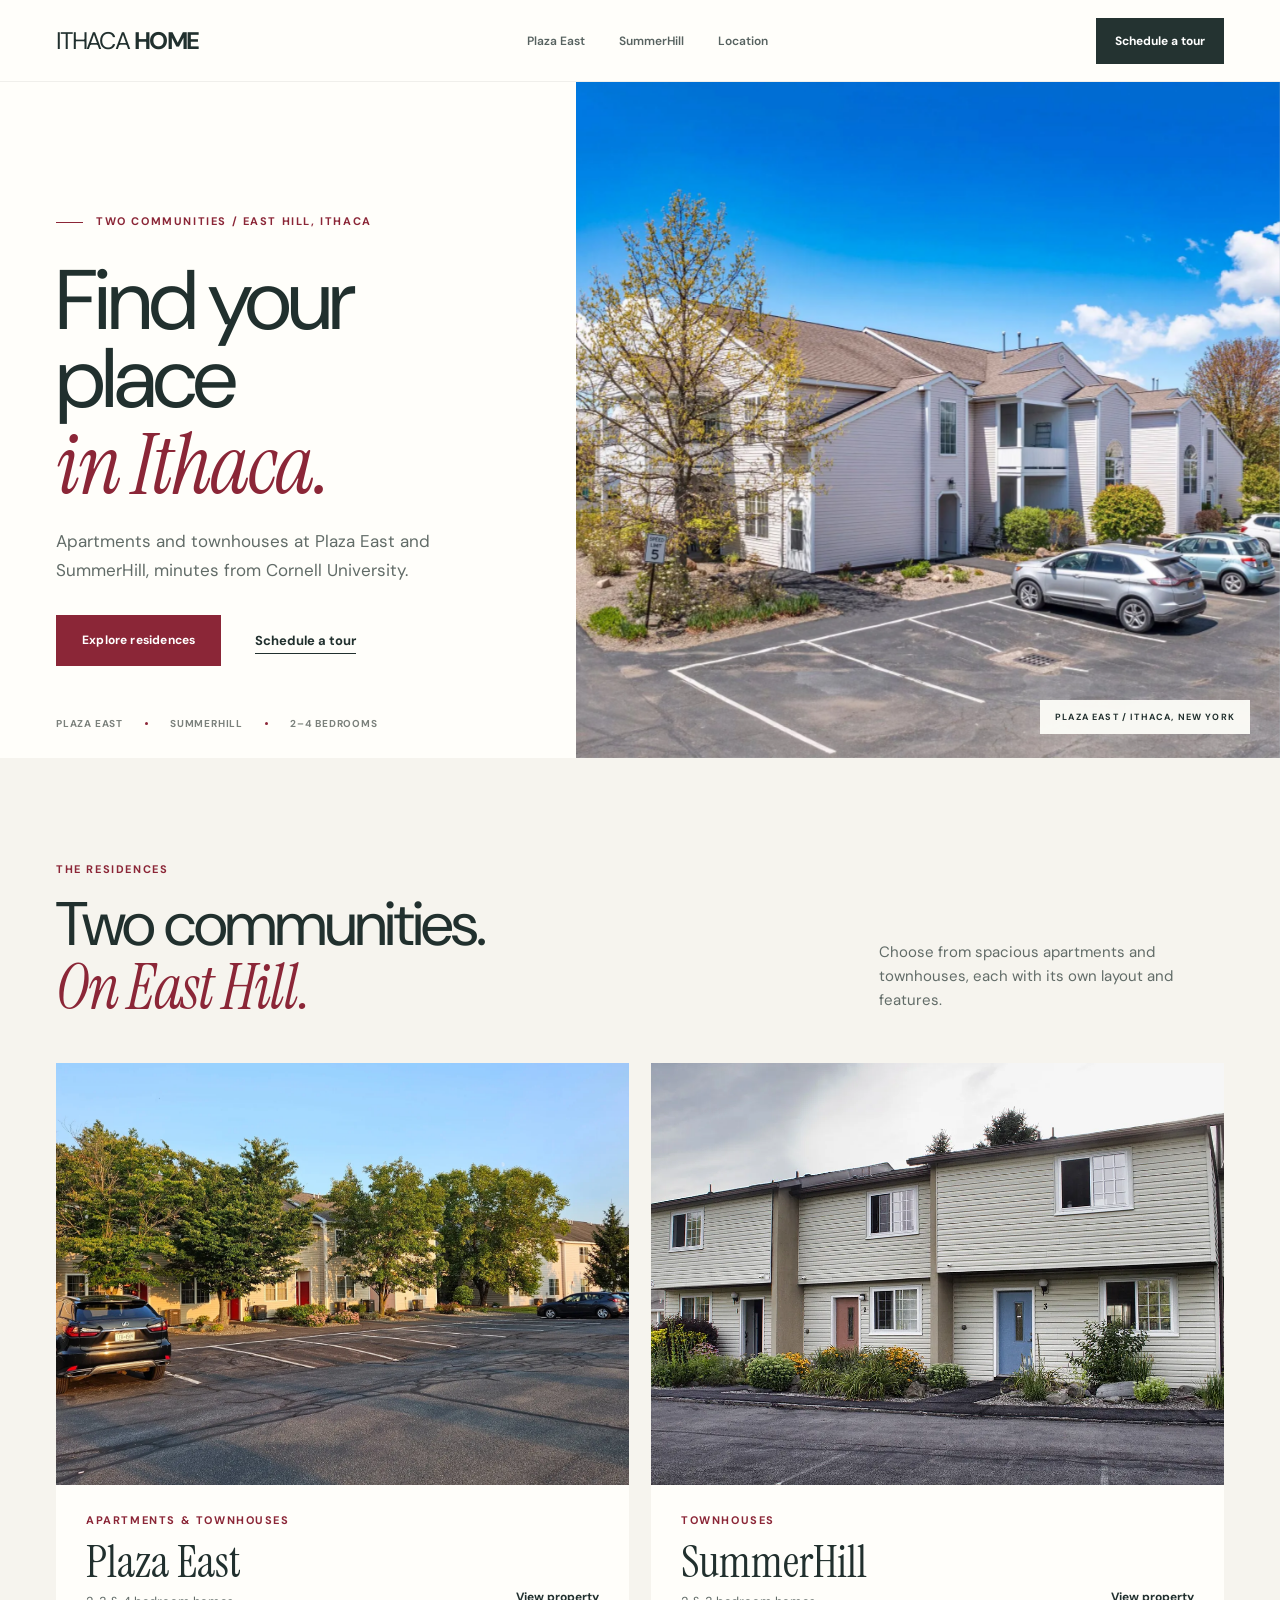
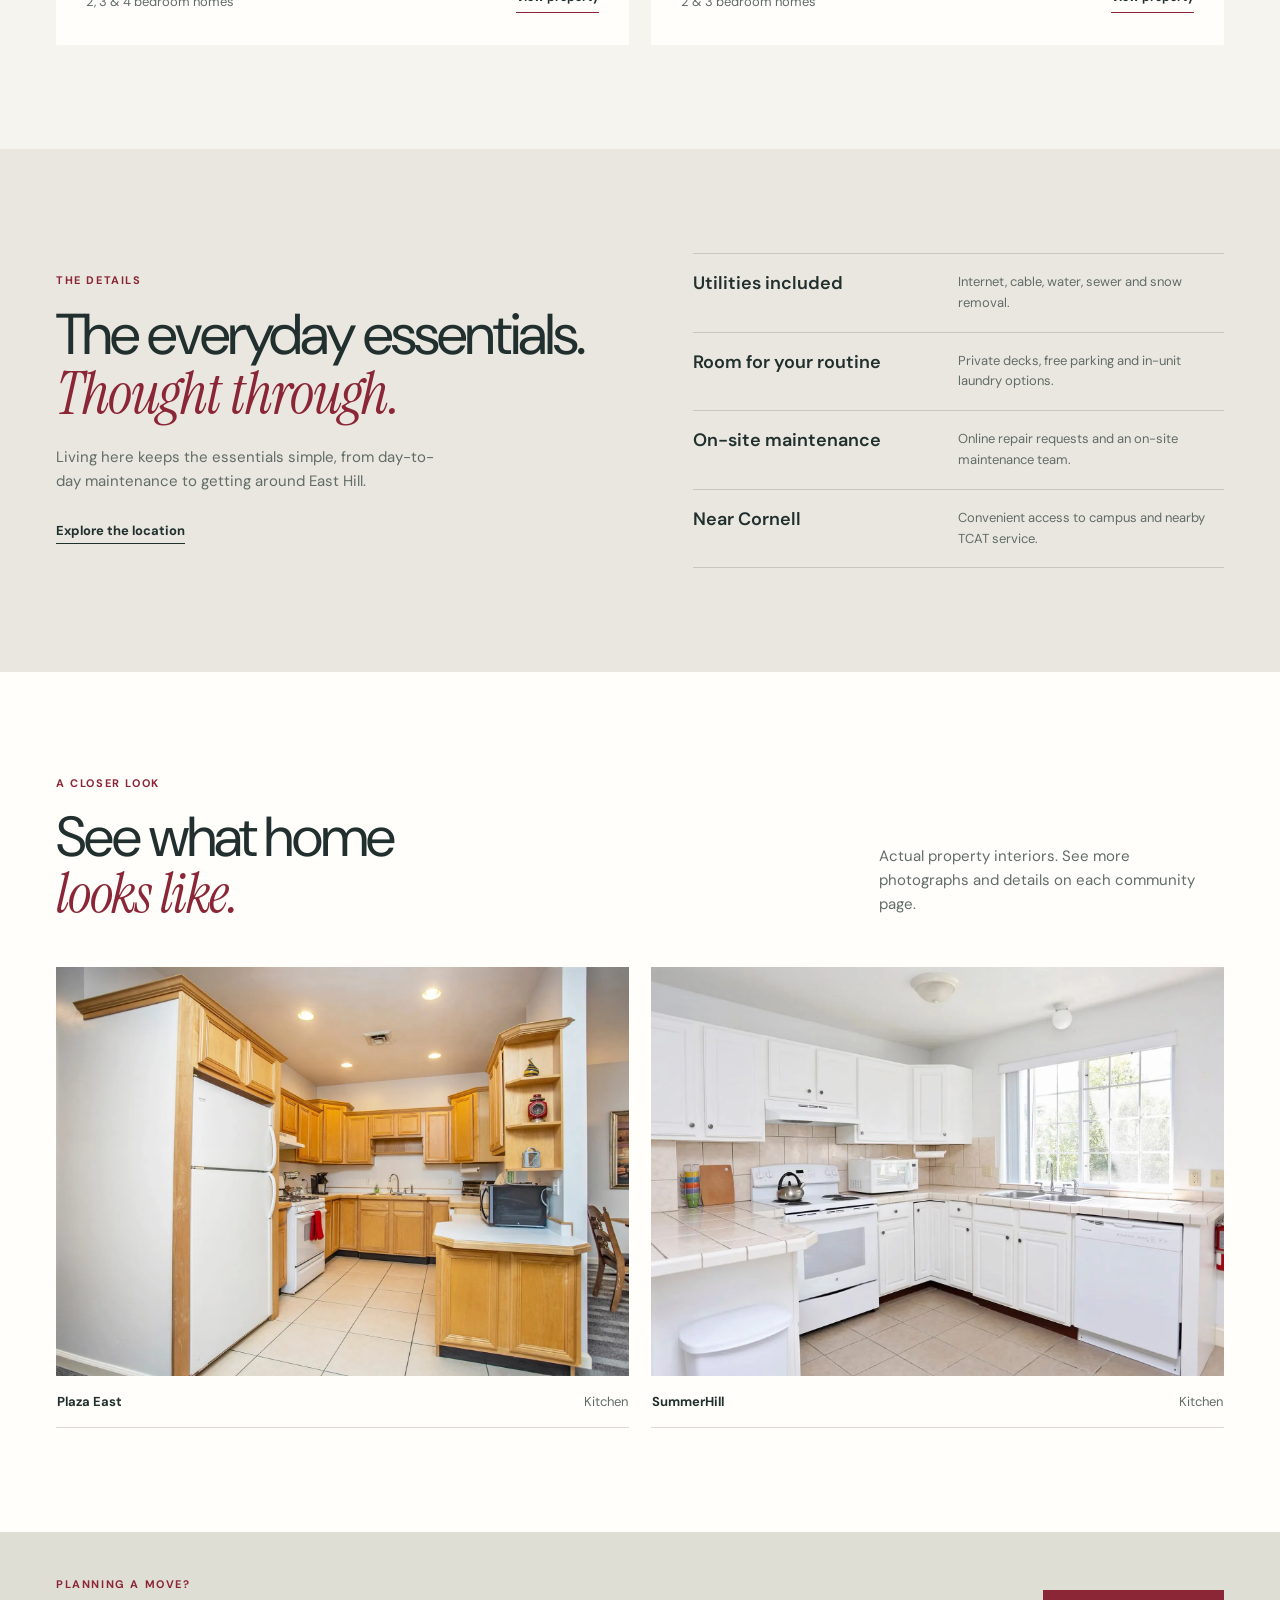
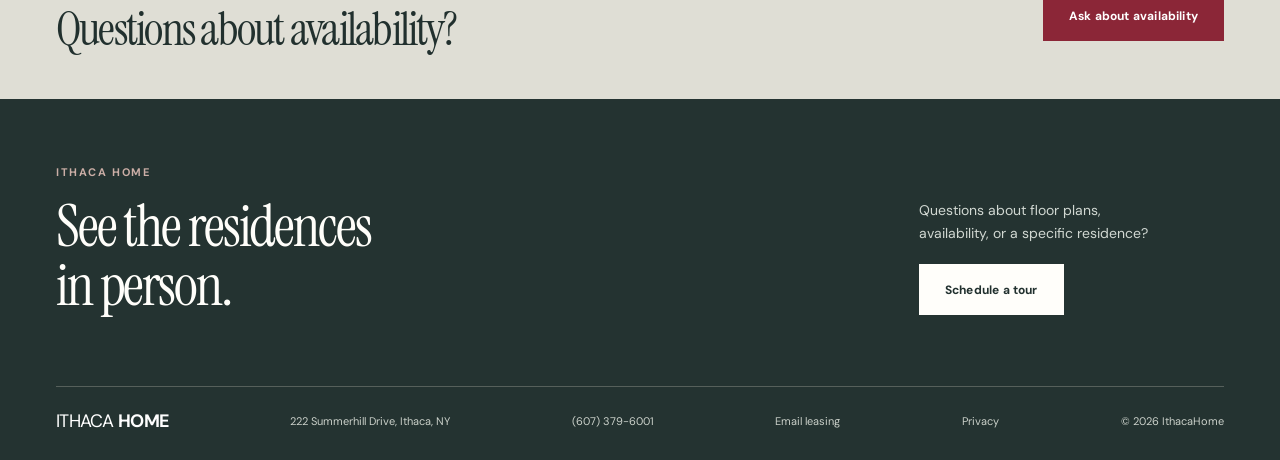
==== index.html @ 6a053f97 "Redesign IthacaHome V9 with refined property-first layout and curated photography" ====
<!doctype html><html lang="en"><head><meta charset="utf-8"><meta name="viewport" content="width=device-width,initial-scale=1"><meta name="theme-color" content="#f6f4ee"><title>IthacaHome | Apartments &amp; Townhouses in Ithaca, NY</title><meta name="description" content="Explore two- to four-bedroom apartments and townhouses at Plaza East and SummerHill on East Hill near Cornell University."><link rel="icon" href="/assets/favicon.svg" type="image/svg+xml"><link rel="preconnect" href="https://fonts.googleapis.com"><link rel="preconnect" href="https://fonts.gstatic.com" crossorigin><link href="https://fonts.googleapis.com/css2?family=DM+Sans:wght@400;500;600;700&family=Instrument+Serif:ital@0;1&display=swap" rel="stylesheet"><link rel="stylesheet" href="/assets/site-v9.css"><script src="/assets/site-v9.js" defer></script></head><body data-page="home"><a class="skip-link" href="#main">Skip to content</a>
    <header class="site-header" id="site-header"><div class="header-inner"><a class="brand" href="/" aria-label="Ithaca Home, home"><span>ITHACA</span><span class="brand-home">HOME</span></a>
    <nav aria-label="Primary" class="desktop-links"><a href="/plaza-east.html" >Plaza East</a><a href="/summerhill.html" >SummerHill</a><a href="/neighborhood.html" >Location</a></nav>
    <a href="/contact.html" class="header-cta" >Schedule a tour</a>
    <button class="menu-button" type="button" id="menu-button" aria-controls="mobile-menu" aria-expanded="false" aria-label="Open menu"><span></span><span></span></button></div></header>
    <div class="mobile-menu" id="mobile-menu" aria-hidden="true"><nav aria-label="Mobile"><a href="/" aria-current="page">Home</a><a href="/plaza-east.html" >Plaza East</a><a href="/summerhill.html" >SummerHill</a><a href="/neighborhood.html" >Location</a><a href="/contact.html" >Schedule a tour</a></nav><div class="menu-details"><a href="tel:+16073796001">(607) 379-6001</a><a href="mailto:rentals@ithacahome.com">rentals@ithacahome.com</a></div></div><main id="main">
<section class="home-hero" aria-labelledby="home-title"><div class="hero-text"><div class="hero-text-inner"><p class="overline line-accent enter">TWO COMMUNITIES / EAST HILL, ITHACA</p><h1 id="home-title" class="enter delay-1">Find your place <em>in Ithaca.</em></h1><p class="hero-description enter delay-2">Apartments and townhouses at Plaza East and SummerHill, minutes from Cornell University.</p><div class="hero-actions enter delay-3"><a class="btn btn-dark" href="#residences">Explore residences</a><a href="/contact.html" class="text-link">Schedule a tour</a></div></div><div class="hero-detail enter delay-3"><span>PLAZA EAST</span><span>SUMMERHILL</span><span>2–4 BEDROOMS</span></div></div>
<div class="hero-visual"><img src="/assets/plaza-street.webp" loading="eager" fetchpriority="high" decoding="async" alt="White apartment buildings at Plaza East on a clear day"><span class="image-label">PLAZA EAST / ITHACA, NEW YORK</span></div></section>
<section class="property-section page-section" id="residences"><div class="site-width"><div class="section-lead reveal"><div><p class="overline">THE RESIDENCES</p><h2>Two communities.<br><em>On East Hill.</em></h2></div><p>Choose from spacious apartments and townhouses, each with its own layout and features.</p></div><div class="property-showcase">
<a href="/plaza-east.html" class="property-feature reveal"><div class="feature-photo"><img src="/assets/plaza-east-exterior.webp" alt="Plaza East buildings framed by mature landscaping" loading="lazy"></div><div class="feature-bottom"><div><p class="overline">APARTMENTS & TOWNHOUSES</p><h3>Plaza East</h3><p>2, 3 & 4 bedroom homes</p></div><span class="feature-link">View property <span class="underbar"></span></span></div></a>
<a href="/summerhill.html" class="property-feature reveal reveal-late"><div class="feature-photo"><img src="/assets/summerhill-residences.webp" alt="SummerHill two-story townhouses and landscaping" loading="lazy"></div><div class="feature-bottom"><div><p class="overline">TOWNHOUSES</p><h3>SummerHill</h3><p>2 & 3 bedroom homes</p></div><span class="feature-link">View property <span class="underbar"></span></span></div></a>
</div></div></section>
<section class="editorial-section page-section"><div class="site-width editorial-layout"><div class="editorial-copy reveal"><p class="overline">THE DETAILS</p><h2>The everyday essentials.<br><em>Thought through.</em></h2><p>Living here keeps the essentials simple, from day-to-day maintenance to getting around East Hill.</p><a href="/neighborhood.html" class="text-link dark-link">Explore the location</a></div><div class="amenity-rows reveal"><div><h3>Utilities included</h3><p>Internet, cable, water, sewer and snow removal.</p></div><div><h3>Room for your routine</h3><p>Private decks, free parking and in-unit laundry options.</p></div><div><h3>On-site maintenance</h3><p>Online repair requests and an on-site maintenance team.</p></div><div><h3>Near Cornell</h3><p>Convenient access to campus and nearby TCAT service.</p></div></div></div></section>
<section class="interior-section page-section"><div class="site-width"><div class="section-lead compact reveal"><div><p class="overline">A CLOSER LOOK</p><h2>See what home<br><em>looks like.</em></h2></div><p>Actual property interiors. See more photographs and details on each community page.</p></div><div class="interior-grid"><figure class="interior-photo reveal"><img src="/assets/plaza-bedroom.webp" alt="Plaza East kitchen with wood cabinets and tile floor" loading="lazy"><figcaption><strong>Plaza East</strong><span>Kitchen</span></figcaption></figure><figure class="interior-photo reveal reveal-late"><img src="/assets/summerhill-kitchen.webp" alt="SummerHill kitchen with white cabinetry and window" loading="lazy"><figcaption><strong>SummerHill</strong><span>Kitchen</span></figcaption></figure></div></div></section>
<section class="cta-strip"><div class="site-width strip-content"><div><p class="overline">PLANNING A MOVE?</p><h2>Questions about availability?</h2></div><a href="/contact.html" class="btn btn-dark">Ask about availability</a></div></section>
</main><footer class="footer"><div class="site-width"><div class="footer-main"><div><p class="overline footer-overline">ITHACA HOME</p><h2>See the residences<br>in person.</h2></div><div class="footer-action"><p>Questions about floor plans, availability, or a specific residence?</p><a class="btn btn-light" href="/contact.html">Schedule a tour</a></div></div><div class="footer-bottom"><a href="/" class="footer-wordmark">ITHACA <strong>HOME</strong></a><span>222 Summerhill Drive, Ithaca, NY</span><a href="tel:+16073796001">(607) 379-6001</a><a href="mailto:rentals@ithacahome.com">Email leasing</a><a href="/privacy.html">Privacy</a><span>© <span id="year">2026</span> IthacaHome</span></div></div></footer><div class="lightbox" id="lightbox" aria-hidden="true" role="dialog" aria-label="Photo gallery" aria-modal="true"><button type="button" class="lightbox-close" aria-label="Close photo gallery">Close</button><button type="button" class="lightbox-prev" aria-label="Previous photo">Previous</button><figure><img alt="" id="lightbox-image"/><figcaption id="lightbox-caption"></figcaption></figure><button type="button" class="lightbox-next" aria-label="Next photo">Next</button></div></body></html>
---- assets/site-v9.css ----
:root{--ink:#21302e;--muted:#626c68;--paper:#f6f4ee;--cream:#eeeae1;--white:#fffefa;--burgundy:#8b2637;--rule:#dcd9d0;--dark:#243331;--font:'DM Sans',Arial,sans-serif;--serif:'Instrument Serif',Georgia,serif;--ease:cubic-bezier(.2,.7,.25,1)}
*{box-sizing:border-box}html{scroll-behavior:smooth;scroll-padding-top:82px}body{margin:0;background:var(--paper);color:var(--ink);font-family:var(--font);-webkit-font-smoothing:antialiased}body.menu-open,body.lightbox-open{overflow:hidden}img{display:block;max-width:100%}button,input,textarea,select{font:inherit}a{color:inherit;text-decoration:none}button{cursor:pointer}::selection{background:#8b2637;color:white}h1,h2,h3,h4,p,figure{margin:0}h1,h2,h3{font-weight:400}h1,h2{letter-spacing:-.037em}h1 em,h2 em{font-family:var(--serif);font-weight:400;letter-spacing:-.022em}p{line-height:1.6}a:focus-visible,button:focus-visible,input:focus-visible,textarea:focus-visible,select:focus-visible,summary:focus-visible{outline:3px solid #ad596a;outline-offset:4px}.skip-link{position:absolute;top:-100px;left:16px;padding:12px 24px;background:#fff;z-index:999}.skip-link:focus{top:15px}.site-width{width:min(1380px,calc(100% - 112px));margin-inline:auto}.overline{font-size:11px;line-height:1.4;letter-spacing:.145em;font-weight:700;color:var(--burgundy)}.line-accent{display:flex;align-items:center;gap:13px}.line-accent:before{content:'';width:27px;height:1px;background:currentColor}.btn{display:inline-flex;align-items:center;justify-content:center;min-height:51px;padding:15px 25px;font-size:12px;font-weight:700;letter-spacing:.015em;border:1px solid transparent;text-align:center;transition:background .3s,color .3s,transform .35s var(--ease),box-shadow .35s}.btn:hover{transform:translateY(-2px)}.btn-dark{color:white;background:var(--burgundy)}.btn-dark:hover{background:#67202d;box-shadow:0 9px 24px #611e2a2b}.btn-light{color:var(--ink);background:var(--white)}.btn-light:hover{background:#ded9cf}.text-link{display:inline-block;position:relative;padding:9px 0;color:var(--ink);font-size:13px;font-weight:700}.text-link:after{content:'';position:absolute;left:0;bottom:4px;width:100%;height:1px;background:currentColor;transition:transform .3s;transform-origin:right}.text-link:hover:after{transform:scaleX(.4)}.page-section{padding-block:104px}.site-header{height:82px;background:var(--white);position:relative;z-index:30;border-bottom:1px solid rgba(41,51,47,.07)}.header-inner{height:100%;width:min(1470px,calc(100% - 112px));margin:auto;display:flex;align-items:center;justify-content:space-between;gap:22px}.brand{white-space:nowrap;font-size:24px;letter-spacing:-.07em;display:flex;align-items:baseline;color:var(--ink)}.brand span:first-child{font-weight:400}.brand-home{font-weight:700;margin-left:5px}.desktop-links{display:flex;gap:34px;align-items:center;margin-left:auto;margin-right:auto}.desktop-links a{font-size:12px;font-weight:600;color:#576260;transition:color .22s;position:relative}.desktop-links a:hover,.desktop-links a[aria-current]{color:var(--burgundy)}.desktop-links a[aria-current]:after{content:'';height:2px;position:absolute;bottom:-12px;left:0;right:0;background:var(--burgundy)}.header-cta{background:var(--dark);color:white;font-size:12px;font-weight:700;padding:15px 19px;transition:background .25s}.header-cta:hover,.header-cta[aria-current]{background:var(--burgundy)}.menu-button{display:none;width:48px;height:48px;border:0;background:transparent;flex-direction:column;gap:6px;justify-content:center;align-items:center}.menu-button span{height:2px;width:23px;background:var(--ink);transition:transform .28s}.mobile-menu{display:none}
/* Above the fold */
.home-hero{min-height:676px;display:grid;grid-template-columns:minmax(440px,45%) 1fr;overflow:hidden;background:var(--white)}.hero-text{position:relative;min-height:676px;display:flex;flex-direction:column;padding:74px max(46px,calc((100vw - 1380px)/2)) 34px max(56px,calc((100vw - 1380px)/2));justify-content:center}.hero-text-inner{max-width:590px}.hero-text h1{font-size:clamp(68px,6.6vw,118px);line-height:.93;max-width:630px;margin:31px 0 24px}.hero-text h1 em{display:block;color:var(--burgundy);margin-top:7px}.hero-description{font-size:17px;color:var(--muted);max-width:415px;line-height:1.65}.hero-actions{display:flex;align-items:center;gap:34px;margin-top:31px;flex-wrap:wrap}.hero-detail{position:absolute;left:max(56px,calc((100vw - 1380px)/2));bottom:28px;display:flex;gap:22px}.hero-detail span{font-size:10px;font-weight:700;letter-spacing:.08em;color:#7b817c}.hero-detail span+span:before{content:'';display:inline-block;width:3px;height:3px;margin:0 22px 2px 0;border-radius:50%;background:var(--burgundy)}.hero-visual{position:relative;overflow:hidden;min-height:676px;background:#b1c1c2}.hero-visual img{height:100%;width:100%;object-fit:cover;object-position:52% 53%;animation:heroReveal 1.6s var(--ease) both}.image-label{position:absolute;bottom:24px;right:30px;background:rgba(254,254,249,.94);padding:11px 15px;color:var(--ink);font-size:9px;font-weight:700;letter-spacing:.13em;backdrop-filter:blur(8px)}@keyframes heroReveal{from{opacity:.45;transform:scale(1.08)}to{opacity:1;transform:scale(1)}}.enter{animation:fadeRise .8s var(--ease) both}.delay-1{animation-delay:.12s}.delay-2{animation-delay:.22s}.delay-3{animation-delay:.34s}@keyframes fadeRise{from{opacity:0;transform:translateY(19px)}to{opacity:1;transform:none}}
/* Home / property overview */
.section-lead{display:grid;grid-template-columns:1.4fr .62fr;gap:45px;align-items:end;margin-bottom:44px}.section-lead h2{font-size:clamp(45px,4.8vw,72px);line-height:1.02;margin-top:16px}.section-lead h2 em{color:var(--burgundy)}.section-lead>p{max-width:325px;color:var(--muted);font-size:15px;padding-bottom:7px}.property-section{background:var(--paper)}.property-showcase{display:grid;grid-template-columns:1fr 1fr;gap:22px}.property-feature{display:block;min-width:0;background:var(--white);transition:transform .5s var(--ease),box-shadow .5s var(--ease)}.property-feature:hover{transform:translateY(-5px);box-shadow:0 22px 60px #1b30261a}.feature-photo{height:clamp(320px,33vw,470px);overflow:hidden;background:#dedad3}.feature-photo img{width:100%;height:100%;object-fit:cover;transition:transform .8s var(--ease)}.property-feature:hover .feature-photo img{transform:scale(1.045)}.feature-bottom{padding:28px 30px 32px;display:flex;align-items:flex-end;justify-content:space-between;gap:20px}.feature-bottom h3{font:400 clamp(35px,3.5vw,51px)/1 var(--serif);margin:12px 0 7px}.feature-bottom p:not(.overline){font-size:13px;color:var(--muted)}.feature-link{white-space:nowrap;display:flex;flex-direction:column;gap:7px;align-items:flex-start;font-size:12px;font-weight:700}.underbar{height:1px;width:100%;background:var(--burgundy);transform-origin:left;transition:transform .35s}.property-feature:hover .underbar{transform:scaleX(.6)}.editorial-section{background:#e9e7df}.editorial-layout{display:grid;grid-template-columns:1fr 1fr;gap:9%}.editorial-copy{align-self:center}.editorial-copy h2{font-size:clamp(46px,4.5vw,69px);line-height:1.03;margin:16px 0 22px}.editorial-copy h2 em{color:var(--burgundy)}.editorial-copy>p:not(.overline){font-size:15px;color:var(--muted);max-width:385px;margin-bottom:20px}.amenity-rows{border-top:1px solid #c9c6bc}.amenity-rows>div{border-bottom:1px solid #c9c6bc;padding:18px 0;display:grid;grid-template-columns:1fr 1.1fr;gap:24px;align-items:start}.amenity-rows h3{font-size:18px;font-weight:600;line-height:1.3}.amenity-rows p{font-size:13px;line-height:1.6;color:var(--muted)}.interior-section{background:var(--white)}.section-lead.compact h2{font-size:clamp(46px,4.4vw,68px)}.interior-grid{display:grid;grid-template-columns:1fr 1fr;gap:22px}.interior-photo img{height:clamp(290px,32vw,450px);width:100%;object-fit:cover;background:#e4e0d7}.interior-photo figcaption{display:flex;justify-content:space-between;border-bottom:1px solid var(--rule);padding:17px 1px;font-size:13px}.interior-photo strong{font-weight:700}.interior-photo figcaption span{color:var(--muted)}.cta-strip{padding:45px 0;background:#dfded5}.strip-content{display:flex;align-items:center;justify-content:space-between;gap:30px}.strip-content h2{font:400 clamp(35px,3.7vw,55px)/1.07 var(--serif);margin-top:11px}
/* Detail property pages */
.detail-hero{background:var(--white)}.detail-hero-inner{display:grid;grid-template-columns:42% 58%;min-height:550px}.detail-hero-copy{position:relative;padding:85px 35px 55px 0;display:flex;flex-direction:column;justify-content:center}.detail-hero-copy h1{font-size:clamp(65px,6.4vw,100px);line-height:.96;margin:29px 0 22px}.detail-hero-copy h1 em{color:var(--burgundy)}.detail-summary{font-size:17px;color:var(--muted);max-width:420px}.detail-actions{display:flex;gap:28px;align-items:center;flex-wrap:wrap;margin-top:30px}.detail-stat{position:absolute;bottom:33px;left:0;display:flex;gap:28px;color:#797f79;font-size:10px;font-weight:700;letter-spacing:.09em}.detail-photo{height:550px;position:relative;overflow:hidden}.detail-photo img{height:100%;width:100%;object-fit:cover;animation:heroReveal 1.3s var(--ease) both}.detail-introduction{background:var(--paper);padding-block:88px}.detail-intro-inner{display:grid;grid-template-columns:1fr 1fr;gap:10%;align-items:center}.detail-intro-inner h2{font-size:clamp(49px,4.6vw,72px);line-height:1.03;margin-top:15px}.detail-intro-inner h2 em{color:var(--burgundy)}.intro-paragraph p{font-size:18px;line-height:1.6;max-width:580px;color:#4c5853;margin-bottom:20px}.feature-list-section{background:#ebe9e1;padding-block:70px 78px}.fact-grid{display:grid;grid-template-columns:repeat(3,1fr);gap:0 33px;margin-top:27px}.fact-item{border-top:1px solid #cfcac1;padding:19px 0 23px}.fact-item h3{font-size:17px;font-weight:600;margin-bottom:9px}.fact-item p{color:var(--muted);font-size:13px}.floor-section{background:var(--white)}.floor-layout{display:grid;grid-template-columns:1fr 1fr;gap:10%;align-items:start}.floor-intro h2{font-size:clamp(47px,4.2vw,65px);line-height:1.04;margin:17px 0 18px}.floor-intro h2 em{color:var(--burgundy)}.floor-intro>p:not(.overline){color:var(--muted);max-width:430px;font-size:15px}.bedroom-options{display:grid;gap:10px}.bedroom-option{display:flex;align-items:center;gap:23px;border:1px solid var(--rule);padding:19px 23px;background:#faf9f5;transition:background .25s,transform .3s}.bedroom-option:hover{background:#eeeae2;transform:translateX(3px)}.bedroom-option>span{font:400 51px/1 var(--serif);color:var(--burgundy);width:40px}.bedroom-option div{display:flex;flex-direction:column;gap:4px}.bedroom-option strong{font-size:15px}.bedroom-option small{font-size:12px;color:var(--muted)}.gallery-section{background:var(--paper);padding-top:90px}.gallery-grid{display:grid;grid-auto-flow:dense;grid-template-columns:repeat(3,minmax(0,1fr));gap:13px}.gallery-tile{border:0;position:relative;padding:0;background:#e5e3dc;height:285px;overflow:hidden}.gallery-tile.gallery-large{grid-column:span 2;height:410px}.gallery-tile img{height:100%;width:100%;object-fit:cover;transition:transform .7s var(--ease),filter .5s;filter:saturate(.91)}.gallery-tile:hover img{transform:scale(1.04);filter:saturate(1)}.gallery-tile:after{content:'';position:absolute;inset:50% 0 0;background:linear-gradient(transparent,rgba(0,0,0,.38));pointer-events:none;opacity:.65}.gallery-count{position:absolute;bottom:16px;left:18px;color:white;font-size:10px;letter-spacing:.08em;z-index:1}.gallery-hidden{display:none}.gallery-more{margin:25px auto 0;display:block;min-height:47px;border:1px solid var(--ink);background:transparent;color:var(--ink);font-weight:700;font-size:12px;padding:10px 27px;transition:background .25s,color .25s}.gallery-more:hover{background:var(--ink);color:white}.next-property{background:#e4e1d8;padding-block:50px}.next-property-inner{display:flex;align-items:center;justify-content:space-between;gap:30px}.next-property h2{font:400 50px/1.1 var(--serif);margin-top:8px}
/* Neighborhood */
.neighborhood-hero{padding:80px 0;background:var(--white)}.neighborhood-split{display:grid;grid-template-columns:42% 58%;align-items:center;gap:0}.neighborhood-split>div{padding:25px 50px 25px 0}.neighborhood-split h1{font-size:clamp(57px,5.6vw,88px);line-height:.98;margin:26px 0}.neighborhood-split h1 em{color:var(--burgundy)}.neighborhood-split p:not(.overline){font-size:16px;color:var(--muted);max-width:410px;margin-bottom:24px}.neighborhood-image{height:580px;overflow:hidden;position:relative}.neighborhood-image img{width:100%;height:100%;object-fit:cover}.neighborhood-image figcaption,.location-photo-inner figcaption{position:absolute;bottom:18px;left:19px;background:var(--white);font-size:10px;letter-spacing:.09em;padding:9px 12px}.location-info{background:#e9e7df}.location-cards{display:grid;grid-template-columns:1fr 1fr;gap:12%}.location-cards h2{font-size:clamp(53px,4.8vw,74px);line-height:1.02;margin:20px 0 18px}.location-points>div{border-top:1px solid #c9c6bd;padding:20px 0}.location-points h3{font-size:18px;font-weight:600;margin-bottom:8px}.location-points p{font-size:14px;color:var(--muted)}.location-photo-block{background:var(--white)}.location-photo-inner{display:grid;grid-template-columns:1fr .75fr;gap:8%;align-items:center}.location-photo-inner figure{position:relative}.location-photo-inner img{height:420px;width:100%;object-fit:cover}.location-photo-inner h2{font-size:clamp(42px,4vw,62px);line-height:1.09;margin:21px 0 29px}
/* Contact */
.contact-section{background:var(--paper);padding:85px 0 108px}.contact-layout{display:grid;grid-template-columns:.9fr 1fr;gap:8%;align-items:start}.contact-copy{padding-top:36px}.contact-copy h1{font-size:clamp(67px,6.6vw,103px);line-height:.96;margin:27px 0 25px}.contact-copy h1 em{color:var(--burgundy)}.contact-copy>p:not(.overline){color:var(--muted);font-size:17px;max-width:440px}.contact-details{border-top:1px solid var(--rule);margin-top:56px;max-width:445px}.contact-details>div{display:grid;grid-template-columns:110px 1fr;gap:15px;border-bottom:1px solid var(--rule);padding:19px 0}.contact-details small{color:var(--muted);font-weight:700;font-size:10px;letter-spacing:.1em}.contact-details a,.contact-details span{font-size:14px;line-height:1.5}.contact-details a:hover{color:var(--burgundy)}.form-panel{padding:43px 43px 39px;background:var(--white);box-shadow:0 10px 55px #27271e0a}.form-heading{display:flex;justify-content:space-between;gap:10px;border-bottom:1px solid var(--rule);padding-bottom:26px;margin-bottom:25px}.form-heading p{font-size:12px;color:var(--muted)}.form-field{margin-bottom:21px}.form-field label{display:block;font-size:12px;font-weight:700;margin-bottom:9px;color:#3d4844}.form-field input,.form-field select,.form-field textarea{display:block;width:100%;appearance:none;border:1px solid #d9dbd6;border-radius:0;min-height:50px;background:#fafaf7;color:var(--ink);font-size:14px;padding:13px 14px;transition:border .2s,background .2s}.form-field textarea{resize:vertical;min-height:95px}.form-field input:focus,.form-field select:focus,.form-field textarea:focus{border-color:var(--burgundy);background:#fff;outline:1px solid var(--burgundy);outline-offset:0}.form-field ::placeholder{color:#929992}.form-columns{display:grid;grid-template-columns:1fr 1fr;gap:17px}.trap{position:absolute;left:-9999px;height:1px;overflow:hidden}.form-submit{width:100%}.form-status{min-height:0;font-size:13px;line-height:1.5}.form-status:not(:empty){padding:12px;margin:0 0 17px;background:#f3e8e2}.form-status.success{background:#e7f0e9}.form-note{font-size:12px;color:var(--muted);margin-top:18px}.form-note a{text-decoration:underline;text-underline-offset:3px}.text-page{padding:96px 0 130px}.text-page h1{font-size:clamp(64px,6vw,99px);margin:20px 0 40px}.policy-copy{max-width:790px}.policy-copy>p{font-size:16px;color:var(--muted);margin:0 0 22px}.policy-copy h2{font-family:var(--serif);font-size:33px;margin:31px 0 14px}.policy-copy a{text-decoration:underline}.policy-copy .policy-note{font-size:13px;margin-top:50px}
/* Footer */
.footer{background:var(--dark);color:var(--white);padding:66px 0 27px}.footer-main{display:grid;grid-template-columns:1fr .38fr;gap:60px;align-items:end;padding-bottom:71px}.footer-overline{color:#cbaea6}.footer-main h2{font:400 clamp(43px,4.5vw,70px)/1.02 var(--serif);margin-top:17px}.footer-action p{font-size:14px;color:#d1d8d2;max-width:245px;margin-bottom:20px}.footer-bottom{border-top:1px solid #56605b;padding-top:22px;display:flex;gap:25px;align-items:center;justify-content:space-between;flex-wrap:wrap}.footer-bottom>*{font-size:11px;color:#cbd1ca}.footer-wordmark{white-space:nowrap;font-size:18px;letter-spacing:-.04em!important;color:white!important}.footer-wordmark strong{font-weight:700}.footer-bottom a:hover{text-decoration:underline}
/* Lightbox */
.lightbox{display:none;position:fixed;inset:0;background:rgba(17,22,20,.96);z-index:200;color:white;align-items:center;justify-content:center;gap:22px;padding:60px 30px 40px}.lightbox[aria-hidden="false"]{display:flex}.lightbox figure{height:100%;width:min(78vw,1200px);display:flex;flex-direction:column;align-items:center;justify-content:center}.lightbox figure img{width:100%;height:calc(100% - 36px);object-fit:contain}.lightbox figcaption{text-align:center;font-size:12px;padding-top:12px;color:#ddd}.lightbox button{border:1px solid #9a9d98;background:transparent;color:white;font-size:12px;min-height:44px;padding:9px 14px}.lightbox button:hover{background:#ffffff1e}.lightbox-close{position:absolute;right:22px;top:22px}.lightbox-prev,.lightbox-next{min-width:78px}
/* Reveal */
.reveal{opacity:0;transform:translateY(25px);transition:opacity .9s var(--ease),transform .9s var(--ease)}.reveal.in-view{opacity:1;transform:none}.reveal-late{transition-delay:.12s}
@media(max-width:1200px){.site-width{width:calc(100% - 80px)}.header-inner{width:calc(100% - 80px)}.home-hero{grid-template-columns:47% 53%}.hero-text{padding-left:40px;padding-right:30px}.hero-detail{left:40px}.hero-text h1{font-size:clamp(65px,6.5vw,93px)}.hero-description{font-size:15px}.detail-hero-inner{grid-template-columns:45% 55%}.detail-hero-copy h1{font-size:clamp(58px,6vw,78px)}}
@media(max-width:900px){.page-section{padding-block:75px}.site-width{width:calc(100% - 52px)}.header-inner{width:calc(100% - 52px)}.site-header{height:72px}.desktop-links{gap:17px}.brand{font-size:21px}.home-hero{grid-template-columns:47% 53%;min-height:530px}.hero-visual,.hero-text{min-height:530px}.hero-text{padding:53px 25px 40px 26px}.hero-detail{left:26px;bottom:21px;gap:8px}.hero-detail span{font-size:8px}.hero-detail span+span:before{margin:0 8px 2px 0}.hero-text h1{font-size:clamp(51px,6.9vw,69px);margin:23px 0 16px}.hero-description{font-size:14px}.hero-actions{gap:18px}.section-lead{grid-template-columns:1fr 0.7fr;gap:25px}.feature-bottom{padding:21px}.editorial-layout{gap:5%}.amenity-rows>div{grid-template-columns:1fr;gap:5px}.amenity-rows h3{font-size:16px}.detail-hero-inner{grid-template-columns:45% 55%;min-height:490px}.detail-photo{height:490px}.detail-hero-copy{padding:52px 20px 47px 0}.detail-hero-copy h1{font-size:clamp(53px,6.3vw,74px)}.detail-stat{font-size:9px}.detail-summary{font-size:15px}.gallery-tile{height:205px}.gallery-tile.gallery-large{height:305px}.contact-layout{gap:5%}.form-panel{padding:30px}.contact-copy h1{font-size:70px}}
@media(max-width:700px){html{scroll-padding-top:68px}.site-header{height:67px;position:sticky;top:0;box-shadow:0 1px 0 #dedfd7}.header-inner{width:calc(100% - 38px)}.brand{font-size:21px}.desktop-links{display:none}.header-cta{margin-left:auto;font-size:11px;padding:12px 13px}.menu-button{display:flex;width:36px;height:41px;margin-left:1px}.menu-button span{width:21px}.menu-button[aria-expanded="true"] span:first-child{transform:translateY(4px) rotate(45deg)}.menu-button[aria-expanded="true"] span:last-child{transform:translateY(-4px) rotate(-45deg)}.mobile-menu{display:block;position:fixed;top:67px;right:0;left:0;z-index:28;background:var(--white);padding:22px 24px 30px;box-shadow:0 20px 28px #00000014;transform:translateY(-110%);opacity:0;visibility:hidden;transition:transform .32s var(--ease),opacity .25s,visibility .3s;max-height:calc(100dvh - 67px);overflow:auto}.mobile-menu.open{transform:none;opacity:1;visibility:visible}.mobile-menu nav{display:grid}.mobile-menu nav a{border-bottom:1px solid var(--rule);font-size:20px;padding:15px 0;letter-spacing:-.035em}.mobile-menu nav a[aria-current]{color:var(--burgundy)}.menu-details{display:flex;flex-direction:column;gap:9px;padding-top:22px;font-size:12px;color:var(--muted)}.site-width{width:calc(100% - 38px)}.overline{font-size:10px}.page-section{padding-block:63px}.home-hero{display:flex;flex-direction:column;min-height:0}.hero-text{order:1;min-height:0;padding:53px 21px 43px}.hero-text-inner{max-width:530px}.hero-text h1{font-size:clamp(59px,12vw,88px);margin:25px 0 20px;max-width:530px}.hero-description{font-size:15px;max-width:440px}.hero-actions{gap:20px;margin-top:24px}.hero-detail{position:static;gap:13px;margin-top:48px;flex-wrap:wrap}.hero-detail span{font-size:9px}.hero-visual{min-height:0;height:350px;order:2}.hero-visual img{object-position:50% 51%}.image-label{bottom:13px;right:13px;padding:8px 10px;font-size:8px}.section-lead{display:block;margin-bottom:26px}.section-lead h2,.section-lead.compact h2{font-size:clamp(47px,10vw,64px);margin-top:12px}.section-lead>p{margin-top:16px;font-size:14px;max-width:420px}.property-showcase{grid-template-columns:1fr;gap:24px}.feature-photo{height:310px}.feature-bottom{padding:20px 18px 24px}.feature-bottom h3{font-size:42px}.feature-link{font-size:11px}.editorial-layout{grid-template-columns:1fr;gap:32px}.editorial-copy h2{font-size:clamp(49px,9.5vw,65px)}.amenity-rows>div{grid-template-columns:1fr 1fr;gap:14px}.interior-grid{grid-template-columns:1fr;gap:32px}.interior-photo img{height:320px}.strip-content{align-items:flex-start;flex-direction:column;gap:18px}.strip-content h2{font-size:42px}.detail-hero-inner{width:100%;display:flex;flex-direction:column;min-height:0}.detail-hero-copy{padding:54px 19px 58px}.detail-hero-copy h1{font-size:clamp(66px,11.5vw,90px);margin:24px 0 18px}.detail-hero-copy h1 em{display:inline}.detail-summary{font-size:15px}.detail-stat{position:static;margin-top:35px;font-size:9px;flex-wrap:wrap}.detail-photo{height:380px}.detail-introduction{padding-block:60px}.detail-intro-inner{grid-template-columns:1fr;gap:22px}.detail-intro-inner h2{font-size:57px}.intro-paragraph p{font-size:16px}.fact-grid{grid-template-columns:1fr 1fr;gap:0 17px}.fact-item h3{font-size:15px}.floor-layout{grid-template-columns:1fr;gap:27px}.floor-intro h2{font-size:54px}.gallery-grid{grid-template-columns:repeat(2,minmax(0,1fr));gap:8px}.gallery-tile{height:170px}.gallery-tile.gallery-large{height:235px}.gallery-section{padding-top:69px}.next-property-inner{align-items:flex-start;flex-direction:column;gap:20px}.next-property h2{font-size:44px}.neighborhood-hero{padding:43px 0 0}.neighborhood-split{display:block}.neighborhood-split>div{padding:10px 0 35px}.neighborhood-split h1{font-size:clamp(57px,11vw,79px)}.neighborhood-image{height:360px;margin:0 -19px}.location-cards,.location-photo-inner{grid-template-columns:1fr;gap:25px}.location-cards h2{font-size:57px}.location-photo-inner img{height:285px}.location-photo-inner>div{padding-top:8px}.location-photo-inner h2{font-size:49px}.contact-section{padding:48px 0 75px}.contact-layout{grid-template-columns:1fr;gap:32px}.contact-copy{padding-top:3px}.contact-copy h1{font-size:clamp(70px,13vw,92px);margin:22px 0}.contact-copy>p:not(.overline){font-size:15px}.contact-details{margin-top:30px}.contact-details>div{padding:12px 0}.form-panel{padding:27px 20px 30px}.form-heading{padding-bottom:19px;margin-bottom:20px}.form-columns{grid-template-columns:1fr;gap:0}.form-field{margin-bottom:17px}.form-field input,.form-field select{min-height:48px}.text-page{padding:63px 0}.text-page h1{font-size:67px}.footer{padding:52px 0 26px}.footer-main{grid-template-columns:1fr;gap:23px;padding-bottom:40px}.footer-main h2{font-size:53px}.footer-action p{max-width:370px}.footer-bottom{display:grid;grid-template-columns:1fr 1fr;gap:17px}.footer-bottom>*{font-size:11px}.footer-wordmark{grid-column:span 2}.lightbox{padding:65px 12px 28px;gap:5px}.lightbox figure{width:calc(100vw - 112px)}.lightbox button{font-size:10px;padding:5px;min-width:0}.lightbox-prev,.lightbox-next{max-width:48px;word-break:break-all}}
@media(max-width:390px){.hero-text h1{font-size:57px}.hero-visual{height:300px}.hero-actions{gap:12px}.btn{padding:14px 17px}.hero-detail{gap:8px}.hero-detail span{font-size:8px}.feature-photo{height:260px}.feature-bottom{align-items:flex-start}.feature-link{white-space:normal;margin-top:6px}.amenity-rows>div{grid-template-columns:1fr}.detail-photo{height:310px}.gallery-tile{height:135px}.gallery-tile.gallery-large{height:180px}.footer-bottom{grid-template-columns:1fr}}
@media(prefers-reduced-motion:reduce){html{scroll-behavior:auto}*,*:before,*:after{animation-duration:.01ms!important;animation-iteration-count:1!important;transition-duration:.01ms!important}.reveal{opacity:1;transform:none}}

/* Intentional large-format property interiors */
.interior-detail{background:#fffefa;padding-block:83px}.interior-detail-heading{display:flex;justify-content:space-between;align-items:end;margin-bottom:24px}.interior-detail-heading h2{font-size:clamp(43px,4.2vw,64px)}.interior-detail-heading em{color:var(--burgundy)}.detail-image-pair{display:grid;grid-template-columns:1.25fr .75fr;gap:17px}.detail-image-pair figure{margin:0}.detail-image-pair img{height:430px;object-fit:cover;width:100%;background:#eeeae1}.detail-image-pair figcaption{font-size:10px;letter-spacing:.12em;font-weight:700;color:var(--muted);padding-top:12px}@media(max-width:700px){.interior-detail{padding-block:60px}.interior-detail-heading{display:block}.interior-detail-heading h2{margin-top:12px;font-size:50px}.detail-image-pair{grid-template-columns:1fr;gap:23px}.detail-image-pair img{height:285px}}
.desktop-links a{white-space:nowrap}
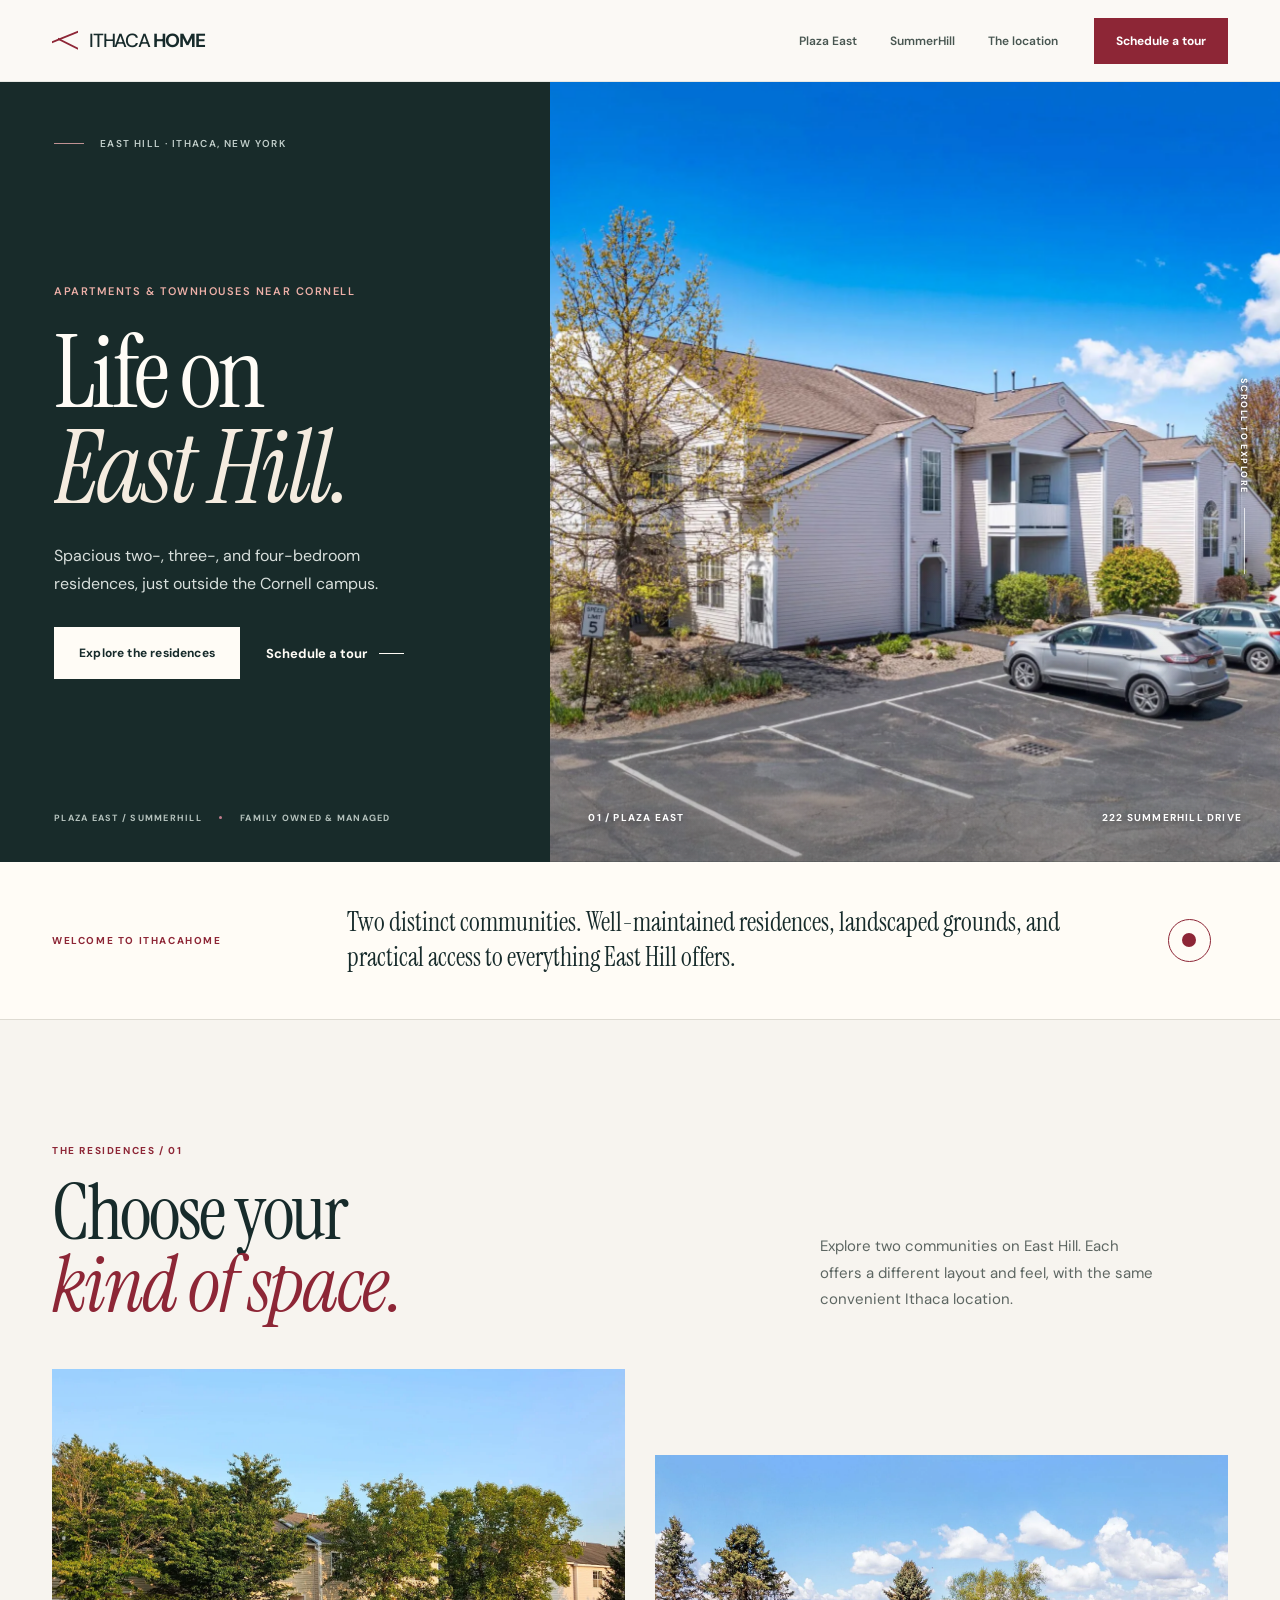
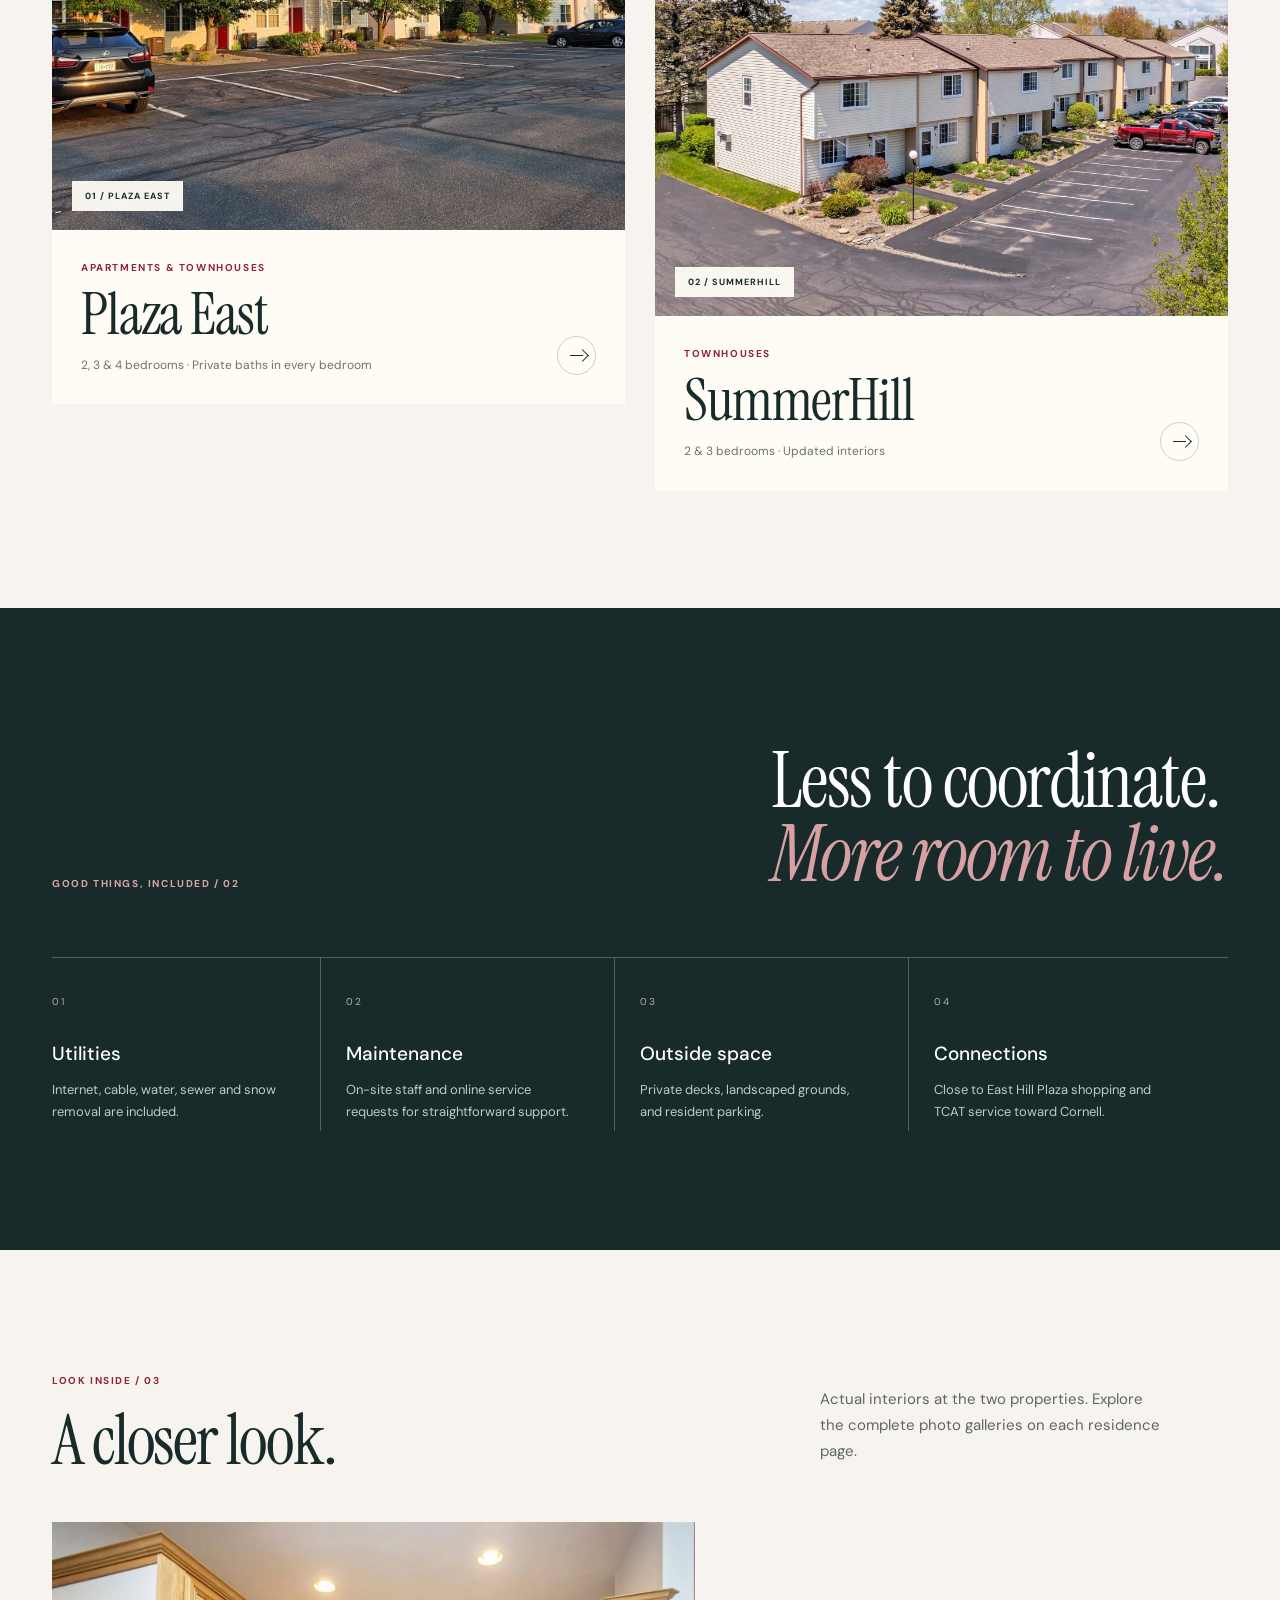
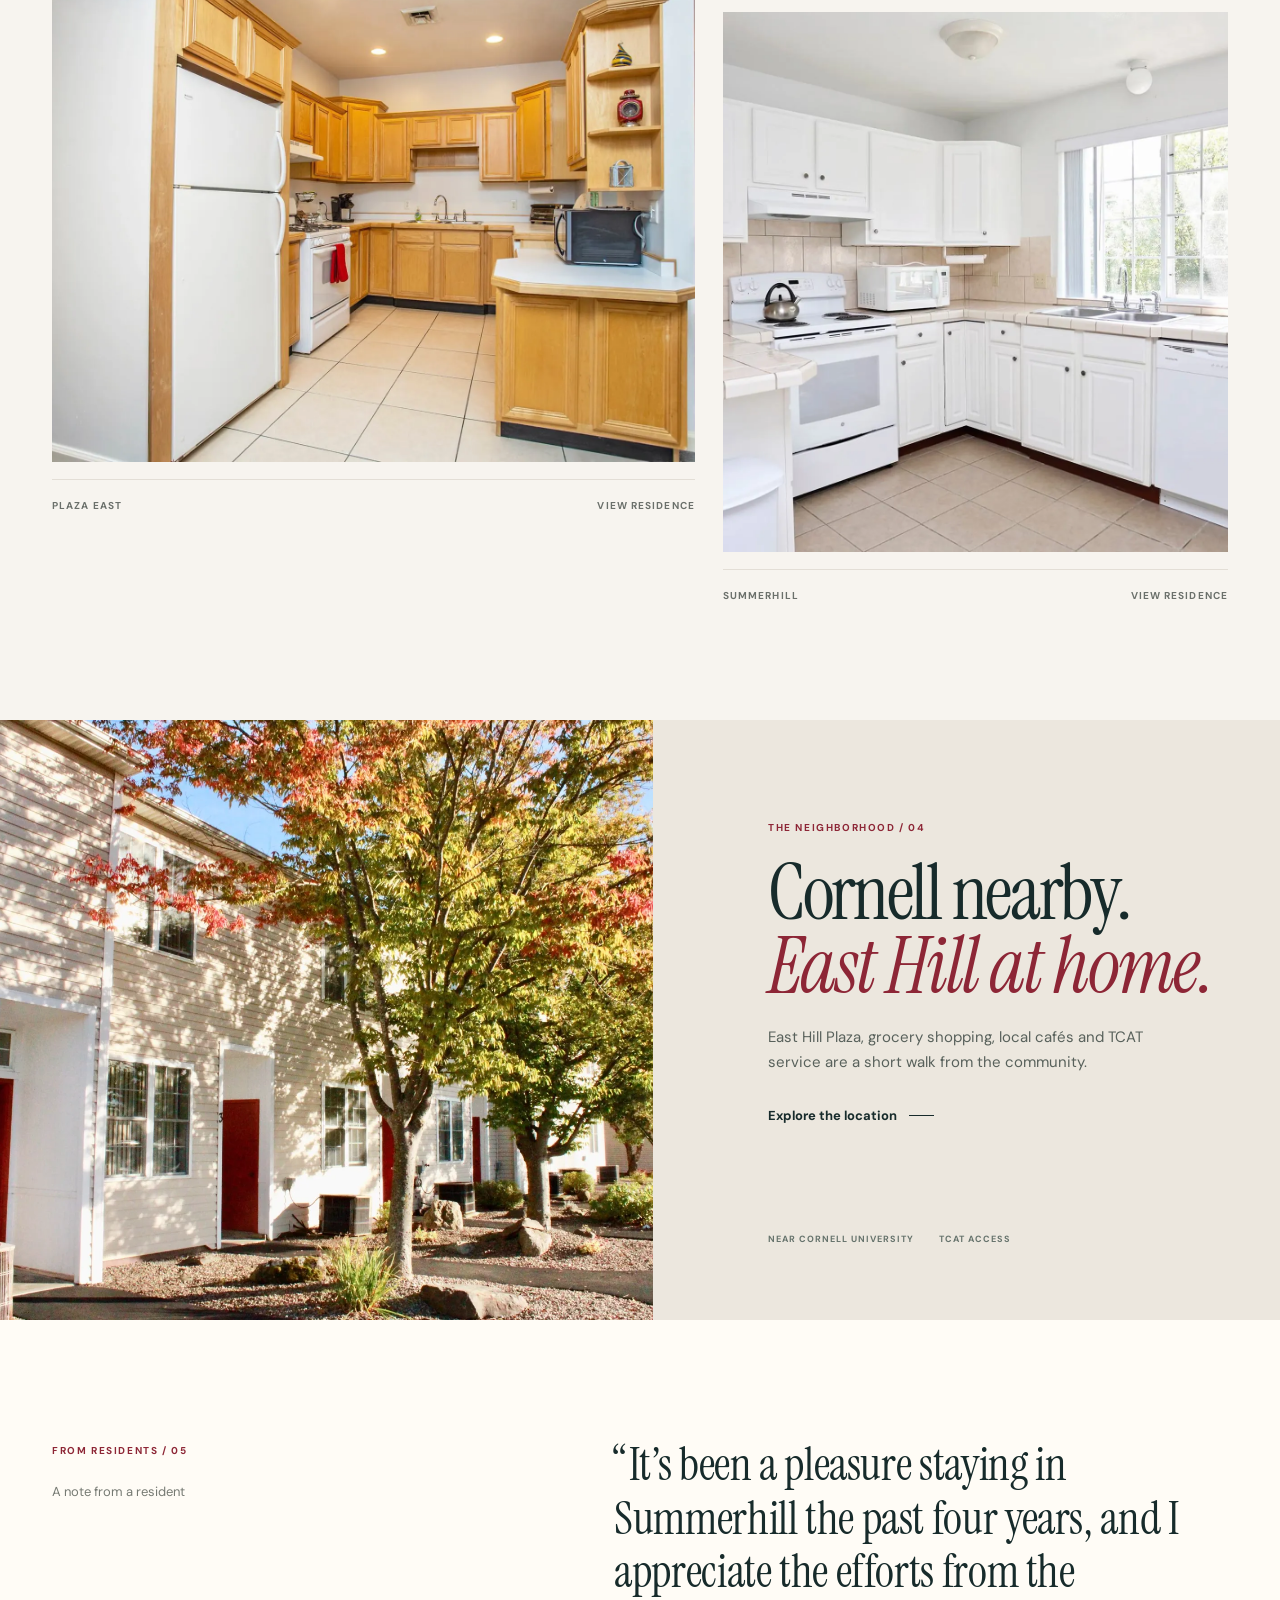
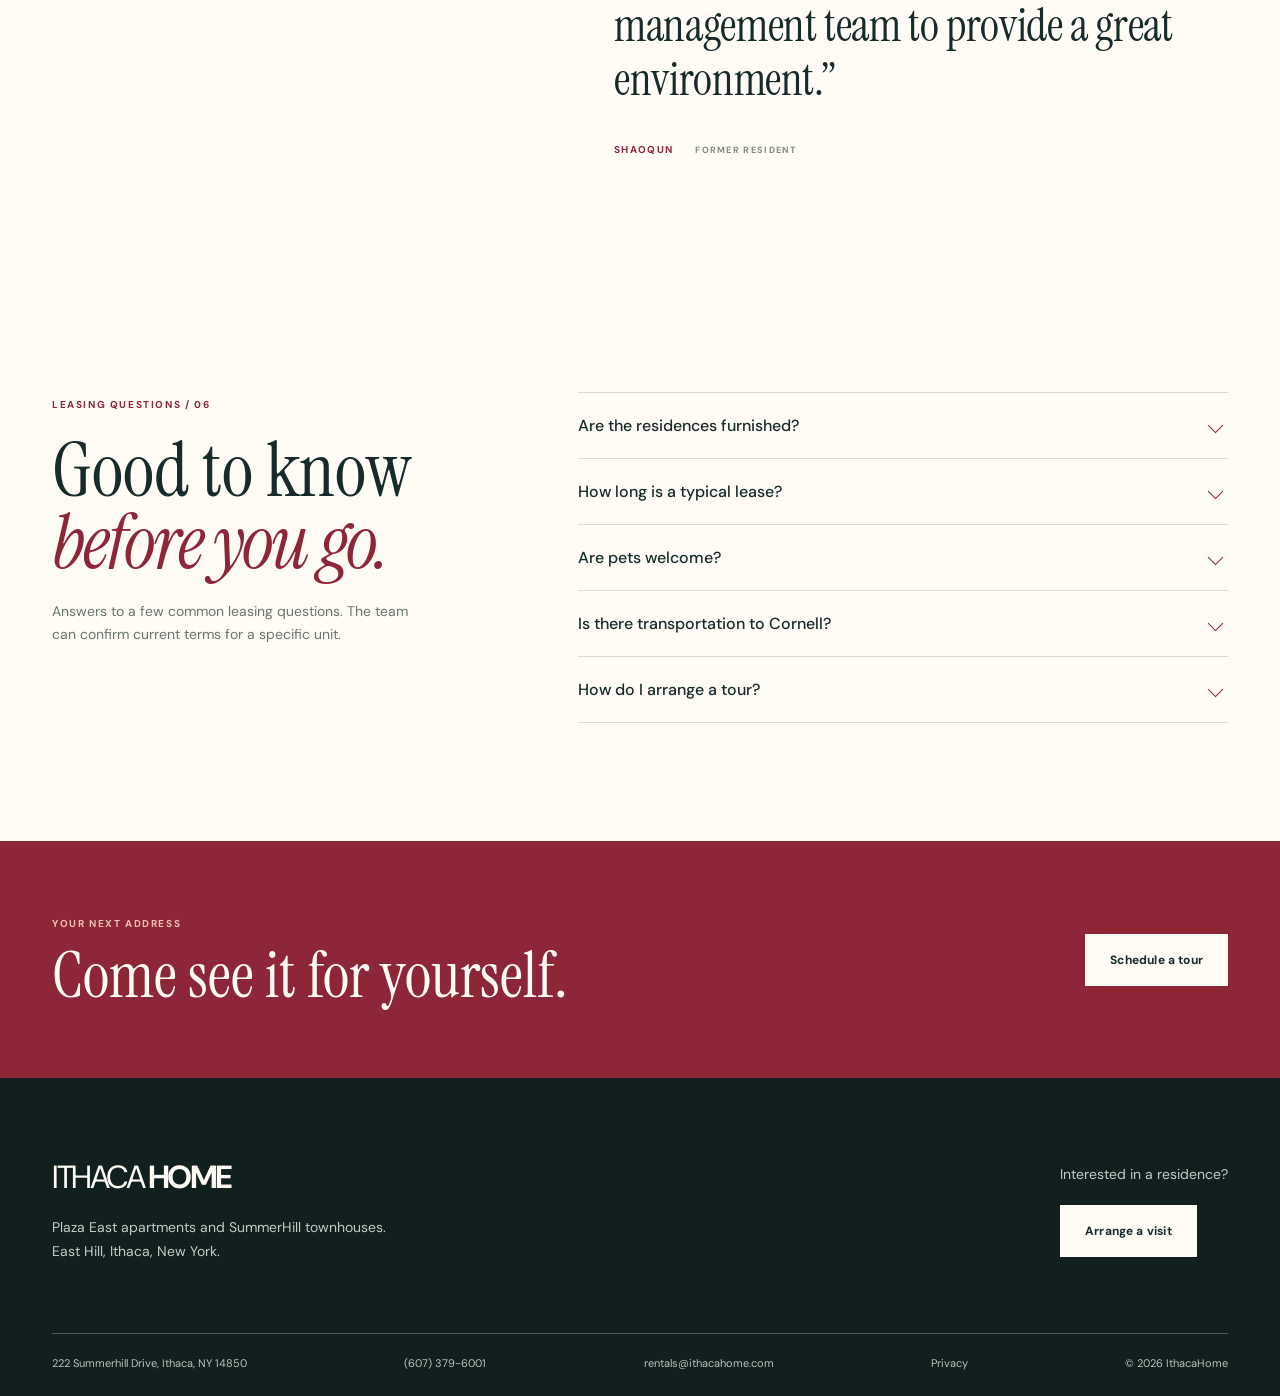
==== commit 9c04d8ae: "Redesign IthacaHome: cinematic layouts, complete galleries, responsive experience, SEO" ====
--- a/index.html
+++ b/index.html
@@ -1,16 +1,10 @@
-<!doctype html><html lang="en"><head><meta charset="utf-8"><meta name="viewport" content="width=device-width,initial-scale=1"><meta name="theme-color" content="#f6f4ee"><title>IthacaHome | Apartments &amp; Townhouses in Ithaca, NY</title><meta name="description" content="Explore two- to four-bedroom apartments and townhouses at Plaza East and SummerHill on East Hill near Cornell University."><link rel="icon" href="/assets/favicon.svg" type="image/svg+xml"><link rel="preconnect" href="https://fonts.googleapis.com"><link rel="preconnect" href="https://fonts.gstatic.com" crossorigin><link href="https://fonts.googleapis.com/css2?family=DM+Sans:wght@400;500;600;700&family=Instrument+Serif:ital@0;1&display=swap" rel="stylesheet"><link rel="stylesheet" href="/assets/site-v9.css"><script src="/assets/site-v9.js" defer></script></head><body data-page="home"><a class="skip-link" href="#main">Skip to content</a>
-    <header class="site-header" id="site-header"><div class="header-inner"><a class="brand" href="/" aria-label="Ithaca Home, home"><span>ITHACA</span><span class="brand-home">HOME</span></a>
-    <nav aria-label="Primary" class="desktop-links"><a href="/plaza-east.html" >Plaza East</a><a href="/summerhill.html" >SummerHill</a><a href="/neighborhood.html" >Location</a></nav>
-    <a href="/contact.html" class="header-cta" >Schedule a tour</a>
-    <button class="menu-button" type="button" id="menu-button" aria-controls="mobile-menu" aria-expanded="false" aria-label="Open menu"><span></span><span></span></button></div></header>
-    <div class="mobile-menu" id="mobile-menu" aria-hidden="true"><nav aria-label="Mobile"><a href="/" aria-current="page">Home</a><a href="/plaza-east.html" >Plaza East</a><a href="/summerhill.html" >SummerHill</a><a href="/neighborhood.html" >Location</a><a href="/contact.html" >Schedule a tour</a></nav><div class="menu-details"><a href="tel:+16073796001">(607) 379-6001</a><a href="mailto:rentals@ithacahome.com">rentals@ithacahome.com</a></div></div><main id="main">
-<section class="home-hero" aria-labelledby="home-title"><div class="hero-text"><div class="hero-text-inner"><p class="overline line-accent enter">TWO COMMUNITIES / EAST HILL, ITHACA</p><h1 id="home-title" class="enter delay-1">Find your place <em>in Ithaca.</em></h1><p class="hero-description enter delay-2">Apartments and townhouses at Plaza East and SummerHill, minutes from Cornell University.</p><div class="hero-actions enter delay-3"><a class="btn btn-dark" href="#residences">Explore residences</a><a href="/contact.html" class="text-link">Schedule a tour</a></div></div><div class="hero-detail enter delay-3"><span>PLAZA EAST</span><span>SUMMERHILL</span><span>2–4 BEDROOMS</span></div></div>
-<div class="hero-visual"><img src="/assets/plaza-street.webp" loading="eager" fetchpriority="high" decoding="async" alt="White apartment buildings at Plaza East on a clear day"><span class="image-label">PLAZA EAST / ITHACA, NEW YORK</span></div></section>
-<section class="property-section page-section" id="residences"><div class="site-width"><div class="section-lead reveal"><div><p class="overline">THE RESIDENCES</p><h2>Two communities.<br><em>On East Hill.</em></h2></div><p>Choose from spacious apartments and townhouses, each with its own layout and features.</p></div><div class="property-showcase">
-<a href="/plaza-east.html" class="property-feature reveal"><div class="feature-photo"><img src="/assets/plaza-east-exterior.webp" alt="Plaza East buildings framed by mature landscaping" loading="lazy"></div><div class="feature-bottom"><div><p class="overline">APARTMENTS & TOWNHOUSES</p><h3>Plaza East</h3><p>2, 3 & 4 bedroom homes</p></div><span class="feature-link">View property <span class="underbar"></span></span></div></a>
-<a href="/summerhill.html" class="property-feature reveal reveal-late"><div class="feature-photo"><img src="/assets/summerhill-residences.webp" alt="SummerHill two-story townhouses and landscaping" loading="lazy"></div><div class="feature-bottom"><div><p class="overline">TOWNHOUSES</p><h3>SummerHill</h3><p>2 & 3 bedroom homes</p></div><span class="feature-link">View property <span class="underbar"></span></span></div></a>
-</div></div></section>
-<section class="editorial-section page-section"><div class="site-width editorial-layout"><div class="editorial-copy reveal"><p class="overline">THE DETAILS</p><h2>The everyday essentials.<br><em>Thought through.</em></h2><p>Living here keeps the essentials simple, from day-to-day maintenance to getting around East Hill.</p><a href="/neighborhood.html" class="text-link dark-link">Explore the location</a></div><div class="amenity-rows reveal"><div><h3>Utilities included</h3><p>Internet, cable, water, sewer and snow removal.</p></div><div><h3>Room for your routine</h3><p>Private decks, free parking and in-unit laundry options.</p></div><div><h3>On-site maintenance</h3><p>Online repair requests and an on-site maintenance team.</p></div><div><h3>Near Cornell</h3><p>Convenient access to campus and nearby TCAT service.</p></div></div></div></section>
-<section class="interior-section page-section"><div class="site-width"><div class="section-lead compact reveal"><div><p class="overline">A CLOSER LOOK</p><h2>See what home<br><em>looks like.</em></h2></div><p>Actual property interiors. See more photographs and details on each community page.</p></div><div class="interior-grid"><figure class="interior-photo reveal"><img src="/assets/plaza-bedroom.webp" alt="Plaza East kitchen with wood cabinets and tile floor" loading="lazy"><figcaption><strong>Plaza East</strong><span>Kitchen</span></figcaption></figure><figure class="interior-photo reveal reveal-late"><img src="/assets/summerhill-kitchen.webp" alt="SummerHill kitchen with white cabinetry and window" loading="lazy"><figcaption><strong>SummerHill</strong><span>Kitchen</span></figcaption></figure></div></div></section>
-<section class="cta-strip"><div class="site-width strip-content"><div><p class="overline">PLANNING A MOVE?</p><h2>Questions about availability?</h2></div><a href="/contact.html" class="btn btn-dark">Ask about availability</a></div></section>
-</main><footer class="footer"><div class="site-width"><div class="footer-main"><div><p class="overline footer-overline">ITHACA HOME</p><h2>See the residences<br>in person.</h2></div><div class="footer-action"><p>Questions about floor plans, availability, or a specific residence?</p><a class="btn btn-light" href="/contact.html">Schedule a tour</a></div></div><div class="footer-bottom"><a href="/" class="footer-wordmark">ITHACA <strong>HOME</strong></a><span>222 Summerhill Drive, Ithaca, NY</span><a href="tel:+16073796001">(607) 379-6001</a><a href="mailto:rentals@ithacahome.com">Email leasing</a><a href="/privacy.html">Privacy</a><span>© <span id="year">2026</span> IthacaHome</span></div></div></footer><div class="lightbox" id="lightbox" aria-hidden="true" role="dialog" aria-label="Photo gallery" aria-modal="true"><button type="button" class="lightbox-close" aria-label="Close photo gallery">Close</button><button type="button" class="lightbox-prev" aria-label="Previous photo">Previous</button><figure><img alt="" id="lightbox-image"/><figcaption id="lightbox-caption"></figcaption></figure><button type="button" class="lightbox-next" aria-label="Next photo">Next</button></div></body></html>
+<!doctype html><html lang="en"><head><meta charset="utf-8"><meta name="viewport" content="width=device-width, initial-scale=1"><meta name="theme-color" content="#f7f4ef"><meta name="description" content="Explore Plaza East apartments and SummerHill townhouses on East Hill in Ithaca, NY. Two- to four-bedroom homes, landscaped grounds and Cornell access."><title>IthacaHome | Apartments &amp; Townhouses Near Cornell University</title><link rel="canonical" href="https://www.ithacahome.com/"><meta property="og:type" content="website"><meta property="og:title" content="IthacaHome | Apartments &amp; Townhouses Near Cornell University"><meta property="og:description" content="Explore Plaza East apartments and SummerHill townhouses on East Hill in Ithaca, NY. Two- to four-bedroom homes, landscaped grounds and Cornell access."><meta property="og:url" content="https://www.ithacahome.com/"><meta property="og:image" content="https://www.ithacahome.com/assets/plaza-street.webp"><meta name="twitter:card" content="summary_large_image"><link rel="icon" type="image/svg+xml" href="/assets/favicon.svg"><link rel="preconnect" href="https://fonts.googleapis.com"><link rel="preconnect" href="https://fonts.gstatic.com" crossorigin><link href="https://fonts.googleapis.com/css2?family=DM+Sans:wght@400;500;600;700&family=Manrope:wght@400;500;600;700&family=Instrument+Serif:ital@0;1&display=swap" rel="stylesheet"><link rel="stylesheet" href="/assets/site.css"><script src="/assets/site.js" defer></script><script type="application/ld+json">{"@context":"https://schema.org","@type":"ApartmentComplex","name":"IthacaHome \u2014 Plaza East and SummerHill","url":"https://www.ithacahome.com","description":"Apartments and townhouses on East Hill, near Cornell University.","telephone":"+1-607-379-6001","email":"rentals@ithacahome.com","address":{"@type":"PostalAddress","streetAddress":"222 Summerhill Drive","addressLocality":"Ithaca","addressRegion":"NY","postalCode":"14850","addressCountry":"US"}}</script></head><body data-page="home"><a class="skip-link" href="#content">Skip to content</a><div class="reading-progress" aria-hidden="true"></div><header class="header" id="header"><div class="header-inner"><a href="/" class="wordmark" aria-label="IthacaHome home"><span class="wordmark-roof" aria-hidden="true"></span><span>ITHACA<span class="wordmark-home">HOME</span></span></a><nav class="nav-desktop" aria-label="Main navigation"><a href="/plaza-east.html" >Plaza East</a><a href="/summerhill.html" >SummerHill</a><a href="/neighborhood.html" >The location</a></nav><a href="/contact.html" class="nav-action">Schedule a tour</a><button class="nav-toggle" id="nav-toggle" type="button" aria-expanded="false" aria-controls="nav-mobile" aria-label="Open navigation"><span></span><span></span></button></div><nav class="nav-mobile" id="nav-mobile" aria-label="Mobile navigation" inert><a href="/">Home</a><a href="/plaza-east.html" >Plaza East</a><a href="/summerhill.html" >SummerHill</a><a href="/neighborhood.html" >The location</a><a href="/contact.html" class="mobile-book">Schedule a tour</a><div class="mobile-contact"><a href="tel:+16073796001">(607) 379-6001</a><a href="mailto:rentals@ithacahome.com">rentals@ithacahome.com</a></div></nav></header><main id="content">
+<section class="hero" aria-labelledby="hero-heading"><div class="hero-copy"><div class="hero-index animate-in"><span class="index-line"></span> EAST HILL · ITHACA, NEW YORK</div><div class="hero-copy-main"><p class="hero-overline animate-in delay-a">APARTMENTS & TOWNHOUSES NEAR CORNELL</p><h1 id="hero-heading" class="hero-headline"><span class="line-mask"><span>Life on</span></span><span class="line-mask"><span><em>East Hill.</em></span></span></h1><p class="hero-lead animate-in delay-b">Spacious two-, three-, and four-bedroom residences, just outside the Cornell campus.</p><div class="hero-buttons animate-in delay-c"><a class="button button-paper" href="#communities">Explore the residences</a><a href="/contact.html" class="quiet-link light">Schedule a tour <span class="line-mark" aria-hidden="true"></span></a></div></div><div class="hero-bottom animate-in delay-c"><span>PLAZA EAST / SUMMERHILL</span><span>FAMILY OWNED & MANAGED</span></div></div><div class="hero-picture image-curtain"><img class="hero-photo" src="/assets/plaza-street.webp" alt="Plaza East apartment buildings with landscaped lawns on East Hill" loading="eager" decoding="async" fetchpriority=high ><div class="hero-picture-tag"><span>01 / PLAZA EAST</span><span>222 SUMMERHILL DRIVE</span></div></div><div class="hero-scroll" aria-hidden="true"><span>SCROLL TO EXPLORE</span><i></i></div></section>
+<section class="intro-strip"><div class="container intro-strip-inner"><span class="eyebrow">WELCOME TO ITHACAHOME</span><p>Two distinct communities. Well-maintained residences, landscaped grounds, and practical access to everything East Hill offers.</p><span class="intro-strip-mark" aria-hidden="true"></span></div></section>
+<section class="communities section" id="communities"><div class="container"><div class="section-heading reveal"><div><span class="eyebrow">THE RESIDENCES / 01</span><h2>Choose your<br><em>kind of space.</em></h2></div><p>Explore two communities on East Hill. Each offers a different layout and feel, with the same convenient Ithaca location.</p></div><div class="community-layout"><a class="community-card community-plaza image-raise reveal" href="/plaza-east.html"><div class="community-media"><img class="" src="/assets/plaza-east-exterior.webp" alt="Plaza East apartments, white buildings framed by green trees" loading="lazy" decoding="async"  ><span class="media-count">01 / PLAZA EAST</span></div><div class="community-label"><div><span class="eyebrow">APARTMENTS & TOWNHOUSES</span><h3>Plaza East</h3><p>2, 3 & 4 bedrooms · Private baths in every bedroom</p></div><span class="subtle-arrow" aria-hidden="true"></span></div></a><a class="community-card community-summer image-raise reveal" href="/summerhill.html"><div class="community-media"><img class="" src="/assets/summerhill-street.webp" alt="SummerHill townhouse buildings and parking area in Ithaca" loading="lazy" decoding="async"  ><span class="media-count">02 / SUMMERHILL</span></div><div class="community-label"><div><span class="eyebrow">TOWNHOUSES</span><h3>SummerHill</h3><p>2 & 3 bedrooms · Updated interiors</p></div><span class="subtle-arrow" aria-hidden="true"></span></div></a></div></div></section>
+<section class="overview" aria-label="IthacaHome amenities"><div class="container"><div class="overview-header reveal"><span class="eyebrow">GOOD THINGS, INCLUDED / 02</span><h2>Less to coordinate.<br><em>More room to live.</em></h2></div><div class="overview-grid"><div class="overview-item reveal"><span class="overview-number">01</span><h3>Utilities</h3><p>Internet, cable, water, sewer and snow removal are included.</p></div><div class="overview-item reveal"><span class="overview-number">02</span><h3>Maintenance</h3><p>On-site staff and online service requests for straightforward support.</p></div><div class="overview-item reveal"><span class="overview-number">03</span><h3>Outside space</h3><p>Private decks, landscaped grounds, and resident parking.</p></div><div class="overview-item reveal"><span class="overview-number">04</span><h3>Connections</h3><p>Close to East Hill Plaza shopping and TCAT service toward Cornell.</p></div></div></div></section>
+<section class="interiors section"><div class="container"><div class="section-heading smaller reveal"><div><span class="eyebrow">LOOK INSIDE / 03</span><h2>A closer look.</h2></div><p>Actual interiors at the two properties. Explore the complete photo galleries on each residence page.</p></div><div class="interior-pair"><a class="interior-panel reveal" href="/plaza-east.html#gallery"><div class="interior-media image-raise"><img class="" src="/assets/plaza-bedroom.webp" alt="Plaza East kitchen with warm wood cabinetry and white appliances" loading="lazy" decoding="async"  ></div><div class="interior-caption"><span>PLAZA EAST</span><span>VIEW RESIDENCE</span></div></a><a class="interior-panel reveal delay-b" href="/summerhill.html#gallery"><div class="interior-media image-raise"><img class="" src="/assets/summerhill-kitchen.webp" alt="SummerHill townhouse kitchen with white cabinets and a sunlit window" loading="lazy" decoding="async"  ></div><div class="interior-caption"><span>SUMMERHILL</span><span>VIEW RESIDENCE</span></div></a></div></div></section>
+<section class="location-tease"><div class="location-tease-photo reveal"><img class="" src="/assets/residences-autumn.webp" alt="Tree-lined entry and white siding at the IthacaHome residences" loading="lazy" decoding="async"  ></div><div class="location-tease-copy reveal"><span class="eyebrow">THE NEIGHBORHOOD / 04</span><h2>Cornell nearby.<br><em>East Hill at home.</em></h2><p>East Hill Plaza, grocery shopping, local cafés and TCAT service are a short walk from the community.</p><a href="/neighborhood.html" class="quiet-link">Explore the location <span class="line-mark" aria-hidden="true"></span></a><div class="location-facts"><span>NEAR CORNELL UNIVERSITY</span><span>TCAT ACCESS</span></div></div></section>
+<section class="testimonial section"><div class="container quote-grid"><div><span class="eyebrow">FROM RESIDENTS / 05</span><p class="quote-label">A note from a resident</p></div><div class="quote-content reveal"><blockquote>“It’s been a pleasure staying in Summerhill the past four years, and I appreciate the efforts from the management team to provide a great environment.”</blockquote><div class="quote-credit"><span>SHAOQUN</span><span>FORMER RESIDENT</span></div></div></div></section>
+<section class="faq-section section" id="faq"><div class="container faq-grid"><div class="reveal"><span class="eyebrow">LEASING QUESTIONS / 06</span><h2>Good to know<br><em>before you go.</em></h2><p>Answers to a few common leasing questions. The team can confirm current terms for a specific unit.</p></div><div class="faq-list reveal"><details><summary>Are the residences furnished?</summary><p>The existing IthacaHome rental information lists the residences as unfurnished. Contact leasing about any exceptions.</p></details><details><summary>How long is a typical lease?</summary><p>Leases are generally for one year. Shorter terms may occasionally be possible; inquire directly.</p></details><details><summary>Are pets welcome?</summary><p>Yes. Pet limits, breed restrictions and additional fees may apply. Confirm the current pet policy before applying.</p></details><details><summary>Is there transportation to Cornell?</summary><p>TCAT bus service is available near East Hill Plaza. Check current routes and schedules at TCAT before planning a trip.</p></details><details><summary>How do I arrange a tour?</summary><p>Use the inquiry form or email <a href="mailto:rentals@ithacahome.com">rentals@ithacahome.com</a> to coordinate a visit.</p></details></div></div></section>
+<section class="bottom-call"><div class="container bottom-call-inner reveal"><div><span class="eyebrow">YOUR NEXT ADDRESS</span><h2>Come see it for yourself.</h2></div><a class="button button-paper" href="/contact.html">Schedule a tour</a></div></section></main><footer class="footer"><div class="container"><div class="footer-top"><div><a href="/" class="footer-brand">ITHACA<span>HOME</span></a><p>Plaza East apartments and SummerHill townhouses.<br>East Hill, Ithaca, New York.</p></div><div class="footer-cta"><p>Interested in a residence?</p><a href="/contact.html" class="button button-cream">Arrange a visit</a></div></div><div class="footer-bottom"><span>222 Summerhill Drive, Ithaca, NY 14850</span><a href="tel:+16073796001">(607) 379-6001</a><a href="mailto:rentals@ithacahome.com">rentals@ithacahome.com</a><a href="/privacy.html">Privacy</a><span>© <span id="year">2026</span> IthacaHome</span></div></div></footer><dialog class="lightbox" id="lightbox" aria-label="Property image viewer"><div class="lightbox-top"><span id="lightbox-count">01 / 12</span><button class="lightbox-close" type="button" aria-label="Close gallery">Close</button></div><div class="lightbox-stage"><button class="lightbox-prev" type="button" aria-label="Previous photo">Previous</button><figure><img id="lightbox-img" alt=""><figcaption id="lightbox-caption"></figcaption></figure><button class="lightbox-next" type="button" aria-label="Next photo">Next</button></div></dialog></body></html>
--- a/assets/site.css
+++ b/assets/site.css
@@ -0,0 +1,51 @@
+:root{--ink:#172b2b;--ink2:#29403c;--text:#293e39;--muted:#68736f;--cream:#f7f4ef;--ivory:#fffcf6;--sand:#ece7de;--line:#dedbd2;--red:#8d2636;--red2:#a3384a;--night:#182b2a;--ease:cubic-bezier(.18,.72,.22,1);--font:'DM Sans',Arial,sans-serif;--display:'Instrument Serif',Georgia,serif}
+*{box-sizing:border-box}html{scroll-behavior:smooth;scroll-padding-top:98px}body{margin:0;background:var(--cream);color:var(--ink);font-family:var(--font);-webkit-font-smoothing:antialiased;overflow-x:clip}body.locked{overflow:hidden}a{color:inherit;text-decoration:none}img{display:block;max-width:100%;height:auto}button,input,textarea,select{font:inherit}button{cursor:pointer}a,button,summary{touch-action:manipulation}h1,h2,h3,p,blockquote,figure{margin:0}p{line-height:1.7}h1,h2,h3{font-weight:400}h1 em,h2 em,h3 em{font-family:var(--display);font-weight:400;letter-spacing:-.026em}h1 em,h2 em{color:var(--red)}::selection{background:var(--red);color:white}:focus-visible{outline:2px solid var(--red);outline-offset:4px}.skip-link{position:fixed;z-index:1000;left:10px;top:-70px;padding:12px 20px;background:white}.skip-link:focus{top:10px}
+.container{width:min(1344px,calc(100% - 104px));margin-inline:auto}.section{padding-block:118px}.eyebrow{font-size:10px;line-height:1.5;letter-spacing:.16em;font-weight:700;color:var(--red)}.button{display:inline-flex;align-items:center;justify-content:center;min-height:52px;white-space:nowrap;padding:15px 24px;font-size:12px;font-weight:700;letter-spacing:.015em;border:1px solid transparent;transition:background-color .3s var(--ease),color .3s var(--ease),transform .4s var(--ease);position:relative}.button:hover{transform:translateY(-3px)}.button-paper{background:var(--ivory);color:var(--ink)}.button-paper:hover{background:#e7dfd4}.button-dark{background:var(--ink);color:white}.button-dark:hover{background:var(--red)}.button-cream{background:var(--ivory);color:var(--ink)}.button-outline{background:transparent;border:1px solid var(--ink);padding:15px 22px;font-size:12px;font-weight:700;color:var(--ink);transition:background .25s,color .25s}.button-outline:hover{background:var(--ink);color:#fff}.quiet-link{font-size:13px;font-weight:700;color:var(--ink);display:inline-flex;align-items:center;gap:12px;position:relative;padding:12px 0}.quiet-link.light{color:var(--ivory)}.quiet-link .line-mark{width:25px;height:1px;background:currentColor;transition:width .4s var(--ease)}.quiet-link:hover .line-mark{width:55px}
+/* Navigation */
+.reading-progress{height:2px;background:var(--red);position:fixed;z-index:98;top:0;left:0;transform-origin:left center;transform:scaleX(0);width:100%;pointer-events:none}.header{height:82px;position:sticky;top:0;background:rgba(251,249,245,.96);backdrop-filter:blur(16px);z-index:80;border-bottom:1px solid rgba(23,43,43,.09);transition:height .4s var(--ease),box-shadow .3s}.header.is-condensed{height:68px;box-shadow:0 8px 30px #131c1410}.header-inner{width:min(1450px,calc(100% - 104px));height:100%;margin:auto;display:flex;align-items:center;gap:36px}.wordmark{display:flex;align-items:center;gap:11px;position:relative;white-space:nowrap;font-size:19px;line-height:1;letter-spacing:-.065em;font-weight:500;color:var(--ink)}.wordmark-home{font-weight:700;margin-left:3px}.wordmark-roof{width:26px;height:17px;position:relative;display:block;border-top:2px solid var(--red);transform:skewY(-22deg);top:4px}.wordmark-roof:after{content:'';height:2px;width:20px;background:var(--red);position:absolute;top:6px;left:6px;transform:skewY(42deg)}.nav-desktop{display:flex;align-items:center;gap:33px;margin-left:auto}.nav-desktop a{font-size:12px;color:#485651;font-weight:600;position:relative;padding:30px 0;white-space:nowrap;transition:color .22s}.nav-desktop a:after{content:'';height:1.5px;width:100%;background:var(--red);position:absolute;bottom:24px;left:0;transform:scaleX(0);transform-origin:left;transition:transform .4s var(--ease)}.nav-desktop a:hover:after,.nav-desktop a[aria-current]:after{transform:scaleX(1)}.nav-desktop a:hover,.nav-desktop a[aria-current]{color:var(--red)}.nav-action{color:#fff;background:var(--red);padding:15px 22px;font-size:12px;font-weight:700;white-space:nowrap;transition:background .3s}.nav-action:hover{background:var(--ink)}.nav-toggle{display:none;border:0;background:none;width:44px;height:44px;flex-direction:column;align-items:center;justify-content:center;gap:6px;padding:0}.nav-toggle span{height:2px;background:var(--ink);width:22px;transition:transform .3s;transform-origin:center}.nav-toggle[aria-expanded=true] span:first-child{transform:translateY(4px) rotate(45deg)}.nav-toggle[aria-expanded=true] span:last-child{transform:translateY(-4px) rotate(-45deg)}.nav-mobile{display:none}
+/* Shared animations */
+@keyframes heroImage{from{transform:scale(1.16);filter:brightness(.85)}to{transform:scale(1);filter:brightness(1)}}@keyframes openCurtain{from{clip-path:inset(0 0 0 100%)}to{clip-path:inset(0 0 0 0)}}@keyframes rise{from{opacity:0;transform:translate3d(0,24px,0)}to{opacity:1;transform:translateZ(0)}}@keyframes lineReveal{from{transform:translateY(113%)}to{transform:translateY(0)}}@keyframes scrollLine{0%{transform:scaleY(0);transform-origin:top}45%{transform:scaleY(1);transform-origin:top}55%{transform:scaleY(1);transform-origin:bottom}100%{transform:scaleY(0);transform-origin:bottom}}
+.reveal{opacity:1;transform:none;transition:opacity .85s var(--ease),transform .95s var(--ease)}.has-js .reveal{opacity:0;transform:translateY(35px)}.has-js .reveal.visible{opacity:1;transform:none}.reveal.delay-b{transition-delay:.12s}.image-raise{overflow:hidden}.image-raise img{width:100%;height:100%;object-fit:cover;transition:transform 1.15s var(--ease),filter .7s}.image-raise:hover img{transform:scale(1.055)}.animate-in{animation:rise .85s var(--ease) both}.animate-in.delay-a{animation-delay:.35s}.animate-in.delay-b{animation-delay:.65s}.animate-in.delay-c{animation-delay:.85s}.line-mask{display:block;overflow:hidden;line-height:.94;padding-bottom:.1em;margin-bottom:-.1em}.line-mask>span{display:block;animation:lineReveal 1.2s var(--ease) both}.line-mask:nth-child(2)>span{animation-delay:.19s}.image-curtain{overflow:hidden;position:relative}.image-curtain:after{content:'';position:absolute;inset:0;background:var(--sand);transform-origin:right;animation:curtainOut 1.2s .25s var(--ease) both;pointer-events:none}@keyframes curtainOut{0%{transform:scaleX(1)}100%{transform:scaleX(0)}}.image-curtain img{animation:heroImage 2.4s var(--ease) both}
+/* Homepage / Hero */
+.hero{position:relative;display:grid;grid-template-columns:minmax(0,43%) minmax(0,57%);min-height:min(780px,calc(100svh - 82px));background:var(--night)}.hero-copy{position:relative;color:var(--ivory);padding:55px clamp(30px,5.8vw,110px) 38px max(54px,calc((100vw - 1344px)/2));display:flex;flex-direction:column;justify-content:space-between;min-width:0;z-index:2}.hero-index{font-size:10px;letter-spacing:.14em;font-weight:600;color:#c1ceca;display:flex;gap:16px;align-items:center}.index-line{height:1px;width:30px;background:#bf9293}.hero-copy-main{padding:60px 0}.hero-overline{color:#edb0a8;font-size:11px;font-weight:600;letter-spacing:.14em;line-height:1.5}.hero-headline{margin-top:26px;font:400 clamp(76px,7.9vw,137px)/.9 var(--display);letter-spacing:-.035em}.hero-headline em{color:#f5ece0;font-style:italic}.hero-lead{font-size:16px;line-height:1.75;max-width:370px;color:#d8dfdc;margin-top:27px}.hero-buttons{display:flex;align-items:center;gap:26px;margin-top:29px;flex-wrap:wrap}.hero-bottom{font-size:9px;letter-spacing:.14em;font-weight:700;color:#b6c3be;display:flex;gap:17px}.hero-bottom span+span:before{content:' ';height:3px;width:3px;background:#c27e8e;border-radius:50%;display:inline-block;margin:0 18px 2px 0}.hero-picture{min-height:600px;position:relative}.hero-picture>img{width:100%;height:100%;object-fit:cover;object-position:54% 50%;position:absolute;inset:0;filter:saturate(.91)}.hero-picture:before{content:'';position:absolute;inset:0;background:linear-gradient(0deg,#0a171a48,transparent 38%);z-index:1;pointer-events:none}.hero-picture-tag{position:absolute;bottom:38px;left:38px;right:38px;z-index:3;color:#fff;font-size:10px;font-weight:700;letter-spacing:.12em;display:flex;justify-content:space-between;text-shadow:0 2px 9px #0008}.hero-scroll{position:absolute;right:30px;top:38%;z-index:2;color:white;writing-mode:vertical-rl;display:flex;gap:14px;align-items:center;font-size:9px;font-weight:700;letter-spacing:.16em;text-shadow:0 1px 5px #222}.hero-scroll i{display:block;width:1px;height:66px;background:#ffffffb8;animation:scrollLine 2.5s infinite}
+/* Welcome */
+.intro-strip{border-bottom:1px solid var(--line);background:var(--ivory)}.intro-strip-inner{display:grid;grid-template-columns:235px 1fr 60px;align-items:center;gap:60px;padding-block:43px}.intro-strip-inner p{font:400 clamp(21px,2.05vw,31px)/1.35 var(--display);color:var(--ink);max-width:850px}.intro-strip-mark{display:block;width:43px;height:43px;border-radius:50%;border:1px solid var(--red);position:relative}.intro-strip-mark:after{content:'';position:absolute;width:14px;height:14px;background:var(--red);border-radius:50%;top:13px;left:13px}
+/* Section heading */
+.section-heading{display:grid;grid-template-columns:1.1fr .62fr;align-items:end;gap:45px;margin-bottom:48px}.section-heading h2{font:400 clamp(68px,6vw,99px)/.94 var(--display);letter-spacing:-.03em;margin-top:18px}.section-heading h2 em{color:var(--red)}.section-heading>p{max-width:340px;color:#5d6662;font-size:15px;line-height:1.75;padding-bottom:9px}.section-heading.smaller h2{font-size:clamp(63px,5.5vw,88px)}
+/* Residence cards */
+.communities{background:var(--cream)}.community-layout{display:grid;grid-template-columns:1fr 1fr;gap:30px;align-items:start}.community-card{display:block;background:var(--ivory);transition:box-shadow .55s var(--ease),transform .55s var(--ease)}.community-card:hover{transform:translateY(-7px);box-shadow:0 25px 60px #202f261b}.community-media{height:clamp(360px,36vw,520px);position:relative;overflow:hidden}.community-media img{height:100%;width:100%;object-fit:cover;transition:transform 1.4s var(--ease)}.community-card:hover .community-media img{transform:scale(1.07)}.community-summer{margin-top:86px}.media-count{position:absolute;bottom:19px;left:20px;background:rgba(255,252,246,.95);padding:9px 13px;font-size:9px;letter-spacing:.11em;font-weight:700;color:var(--ink)}.community-label{min-height:168px;padding:25px 29px 29px;display:flex;align-items:end;justify-content:space-between;gap:15px}.community-label h3{font:400 58px/1 var(--display);letter-spacing:-.02em;margin-top:10px}.community-label p{font-size:12px;color:#6b736f;margin-top:11px}.subtle-arrow{width:39px;height:39px;border:1px solid #ccd0ca;border-radius:50%;position:relative;flex:none;transition:background .4s,border-color .4s}.subtle-arrow:before{content:'';position:absolute;left:12px;top:18px;width:13px;height:1px;background:var(--ink);transition:background .4s}.subtle-arrow:after{content:'';position:absolute;left:20px;top:14px;width:8px;height:8px;border-right:1px solid var(--ink);border-top:1px solid var(--ink);transform:rotate(45deg);transition:border-color .4s}.community-card:hover .subtle-arrow{background:var(--red);border-color:var(--red)}.community-card:hover .subtle-arrow:before{background:white}.community-card:hover .subtle-arrow:after{border-color:white}
+/* Benefits strip */
+.overview{background:var(--night);color:#fff;padding:112px 0 119px}.overview .eyebrow{color:#d9a7a9}.overview-header{display:flex;justify-content:space-between;align-items:end;gap:60px}.overview-header h2{font:400 clamp(61px,6vw,96px)/.95 var(--display);letter-spacing:-.02em;margin-top:25px}.overview-header h2 em{color:#d6a0a4}.overview-grid{display:grid;grid-template-columns:repeat(4,1fr);margin-top:66px;border-top:1px solid #53605c;gap:0}.overview-item{padding:31px 27px 8px 0;border-right:1px solid #53605c;margin-right:25px}.overview-item:last-child{border:0;margin-right:0}.overview-number{font-size:10px;color:#bdaba4;letter-spacing:.2em}.overview-item h3{font-size:19px;font-weight:500;margin-top:31px}.overview-item p{font-size:13px;color:#c1cac5;margin-top:13px;max-width:230px}
+/* Interiors */
+.interiors{background:var(--cream)}.interior-pair{display:grid;grid-template-columns:1.12fr .88fr;align-items:start;gap:28px}.interior-panel:nth-child(2){margin-top:90px}.interior-media{height:clamp(390px,43vw,540px);background:#dfd8cc}.interior-media img{width:100%;height:100%;object-fit:cover}.interior-caption{padding-top:19px;border-top:1px solid #e3ded6;margin-top:17px;display:flex;justify-content:space-between;gap:10px;font-size:10px;font-weight:700;letter-spacing:.11em;color:#6b706b}.interior-panel:hover .interior-caption span:last-child{color:var(--red)}
+/* Neighborhood home feature */
+.location-tease{display:grid;grid-template-columns:51% 49%;background:var(--sand);min-height:600px}.location-tease-photo{min-height:600px;overflow:hidden}.location-tease-photo img{width:100%;height:100%;object-fit:cover;object-position:50% 52%;transition:transform 1.3s var(--ease)}.location-tease-photo:hover img{transform:scale(1.04)}.location-tease-copy{padding:100px max(50px,calc((100vw - 1344px)/2)) 75px 9vw;display:flex;flex-direction:column;justify-content:center}.location-tease-copy h2{font:400 clamp(70px,6vw,100px)/.95 var(--display);letter-spacing:-.03em;margin-top:22px}.location-tease-copy h2 em{color:var(--red)}.location-tease-copy>p{font-size:15px;max-width:390px;margin-top:22px;color:#58615b}.location-tease-copy .quiet-link{align-self:start;margin-top:19px}.location-facts{margin-top:auto;padding-top:45px;display:flex;gap:25px;font-size:9px;font-weight:700;letter-spacing:.11em;color:#66736c}
+.testimonial{background:var(--ivory)}.quote-grid{display:grid;grid-template-columns:1fr 1.5fr;gap:13%}.quote-label{font-size:13px;color:#767a73;margin-top:22px}.quote-content blockquote{font:400 clamp(35px,3.6vw,58px)/1.17 var(--display);letter-spacing:-.008em}.quote-credit{display:flex;align-items:center;gap:22px;font-size:10px;font-weight:700;letter-spacing:.13em;color:var(--red);margin-top:36px}.quote-credit span+span{color:#7d8982;font-size:9px}.bottom-call{background:var(--red);color:var(--ivory);padding-block:70px}.bottom-call-inner{display:flex;align-items:center;justify-content:space-between;gap:30px}.bottom-call .eyebrow{color:#f1beb8}.bottom-call h2{font:400 clamp(44px,5vw,75px)/1 var(--display);margin-top:12px}
+/* Property pages */
+.detail-hero{background:var(--cream)}.detail-hero-grid{display:grid;grid-template-columns:40% 60%;min-height:620px;align-items:stretch}.detail-title{padding:42px clamp(20px,3.8vw,65px) 55px 0;display:flex;flex-direction:column;justify-content:center}.breadcrumbs{display:flex;gap:12px;font-size:11px;color:#7b8580;margin-bottom:63px}.breadcrumbs a:hover{text-decoration:underline}.detail-title h1{font:400 clamp(105px,8.5vw,155px)/.79 var(--display);letter-spacing:-.04em;margin-top:35px}.detail-title h1 em{color:var(--red)}.detail-title h1 .period{color:var(--red)}.detail-title>p{font-size:15px;max-width:390px;color:#626d67;line-height:1.75;margin-top:35px}.detail-cta{display:flex;align-items:center;flex-wrap:wrap;gap:25px;margin-top:30px}.detail-hero-photo{position:relative;min-height:620px;margin-right:calc((1344px - 100vw)/2)}.detail-hero-photo img{width:100%;height:100%;object-fit:cover;position:absolute;inset:0}.detail-photo-label{position:absolute;z-index:2;bottom:24px;right:22px;padding:10px 14px;background:rgba(255,252,248,.9);font-size:10px;font-weight:700;letter-spacing:.11em}.facts-bar{background:var(--night);color:white}.facts-grid{display:grid;grid-template-columns:repeat(4,1fr);min-height:117px;align-items:center}.facts-grid>div{display:flex;flex-direction:column;gap:11px;border-right:1px solid #50615c;padding-left:30px}.facts-grid>div:first-child{padding-left:0}.facts-grid>div:last-child{border:0}.facts-grid span{font-size:9px;letter-spacing:.16em;color:#bdc7bf}.facts-grid strong{font-size:14px;font-weight:500}.property-intro{background:var(--ivory)}.property-intro-grid{display:grid;grid-template-columns:1.08fr .72fr;gap:15%;align-items:start}.property-intro h2{font:400 clamp(59px,5.3vw,88px)/.98 var(--display);margin-top:22px;letter-spacing:-.018em}.property-intro-grid>div:last-child{padding-top:42px}.property-intro-grid p{font-size:17px;color:#5a6660;max-width:460px;line-height:1.8}.property-intro-grid .quiet-link{margin-top:25px}.property-images{background:var(--ivory);padding-bottom:108px}.double-media{display:grid;grid-template-columns:1.18fr .82fr;gap:27px;align-items:start}.double-media figure:nth-child(2){margin-top:60px}.double-media img{width:100%;height:clamp(370px,35vw,530px);object-fit:cover;transition:transform .9s var(--ease)}.double-media figcaption{padding-top:16px;font-size:10px;font-weight:700;letter-spacing:.13em;color:#787e77}
+/* Floor plans */
+.floorplans{background:var(--sand)}.floor-filter{display:flex;gap:8px;flex-wrap:wrap;margin-bottom:32px}.filter-chip{border:1px solid #bfc2b9;background:transparent;padding:12px 17px;font-size:11px;font-weight:700;color:var(--ink);transition:background .3s,color .3s}.filter-chip.is-active,.filter-chip:hover{background:var(--ink);color:white;border-color:var(--ink)}.floor-table{border-top:1px solid #bbbdb4}.floor-row{min-height:116px;border-bottom:1px solid #bbbdb4;display:grid;grid-template-columns:92px 1fr 150px 110px;gap:25px;align-items:center;transition:background .3s}.floor-row:hover{background:#e4e1d8}.floor-row[hidden]{display:none}.floor-bed{font:400 61px/1 var(--display);display:flex;align-items:end;gap:6px}.floor-bed>span{font:700 10px/1.8 var(--font);letter-spacing:.1em;padding-bottom:7px}.floor-row h3{font-size:18px;font-weight:500}.floor-row p{color:#68716b;font-size:12px;margin-top:6px}.floor-bath{font-size:13px;color:#44504b}.floor-action{font-size:12px;font-weight:700;text-decoration:underline;text-decoration-color:var(--red);text-underline-offset:5px;justify-self:end}.floor-footnote{color:#768079;font-size:11px;margin-top:22px}
+/* Amenities */
+.amenities{background:var(--night);color:white}.amenities-layout{display:grid;grid-template-columns:1fr 1.1fr;gap:11%}.amenities .eyebrow{color:#d6a9a4}.amenities-layout h2{font:400 clamp(68px,6vw,100px)/.92 var(--display);margin-top:23px}.amenities-layout h2 em{color:#dba7a8}.amenities-layout>div:first-child>p{color:#c7d0ca;max-width:370px;font-size:14px;margin-top:25px}.amenities-list{border-top:1px solid #566661}.amenity-item{border-bottom:1px solid #566661;display:grid;grid-template-columns:55px 1fr;gap:16px;padding:24px 0}.amenity-num{color:#dbadad;font-size:10px;letter-spacing:.15em}.amenity-item h3{font-size:19px;font-weight:500}.amenity-item p{font-size:13px;color:#bdc8c1;margin-top:7px}
+/* Galleries */
+.gallery{background:var(--cream)}.gallery-top{display:flex;align-items:end;justify-content:space-between;margin-bottom:29px;gap:30px}.gallery-top h2{font:400 clamp(59px,5vw,88px)/.95 var(--display);margin-top:20px}.gallery-total{font-size:11px;letter-spacing:.12em;font-weight:700;color:#788179}.gallery-grid{display:grid;grid-template-columns:repeat(4,minmax(0,1fr));gap:13px}.gallery-item{padding:0;border:0;background:#dfdcd6;overflow:hidden;position:relative;aspect-ratio:1/1;display:block}.gallery-item:nth-child(6n+1){grid-column:span 2;grid-row:span 2;aspect-ratio:auto}.gallery-item[hidden]{display:none}.gallery-item img{width:100%;height:100%;object-fit:cover;transition:transform .8s var(--ease),filter .5s}.gallery-item:hover img{transform:scale(1.08);filter:brightness(.86)}.gallery-item-index{position:absolute;bottom:13px;left:14px;z-index:1;background:rgba(255,252,246,.95);padding:7px 10px;font-size:10px;letter-spacing:.1em;color:var(--ink)}.gallery-more{display:block;margin:30px auto 0}.gallery-more[hidden]{display:none}.detail-ending-photo{margin:0;background:var(--cream);overflow:hidden;height:390px}.detail-ending-photo img{height:100%;width:100%;object-fit:cover}.property-next{background:var(--sand);padding:72px 0}.property-next-inner{display:flex;justify-content:space-between;gap:40px;align-items:center}.property-next h2{font:400 clamp(49px,4.6vw,72px)/1 var(--display);margin-top:16px}.property-next p{font-size:14px;color:#68736b;margin-top:11px}
+/* Location */
+.neighborhood-hero{background:var(--ivory)}.neighborhood-hero-grid{display:grid;grid-template-columns:1fr 1fr;gap:8%;padding:83px 0;align-items:center}.neighborhood-hero h1{font:400 clamp(69px,6.3vw,105px)/.93 var(--display);margin-top:24px}.neighborhood-hero p{font-size:16px;max-width:425px;color:#6c756f;margin-top:25px}.neighborhood-hero .button{margin-top:29px}.neighborhood-main-image{height:580px}.neighborhood-main-image img{width:100%;height:100%;object-fit:cover}.neighborhood-proximity{background:var(--cream)}.proximity-grid{display:grid;grid-template-columns:repeat(4,1fr);border-top:1px solid var(--line)}.proximity-grid article{padding:25px 26px 0 0;border-right:1px solid var(--line);margin-right:21px}.proximity-grid article:last-child{border:0;margin-right:0}.proximity-grid article>span{font-size:10px;color:var(--red)}.proximity-grid h3{font-size:19px;font-weight:600;margin-top:30px}.proximity-grid p{font-size:13px;color:#69766e;margin-top:12px}.directions-panel{background:var(--night);color:white;padding:82px 0}.directions-layout{display:flex;justify-content:space-between;gap:60px}.directions-panel h2{font:400 clamp(54px,5.2vw,85px)/1 var(--display);margin-top:20px}.directions-panel h2+p{font-size:15px;color:#c3cdc6;margin-top:13px}.directions-panel .button{margin-top:25px}.direction-meta{width:min(410px,40%);border-top:1px solid #6c7d75}.direction-meta>div{display:grid;grid-template-columns:105px 1fr;border-bottom:1px solid #6c7d75;padding:18px 0;gap:14px}.direction-meta strong{font-size:10px;letter-spacing:.1em}.direction-meta span{font-size:13px;color:#c4d0c8}
+/* Contact */
+.contact-main{background:var(--ivory);padding:87px 0 115px}.contact-grid{display:grid;grid-template-columns:.85fr 1fr;gap:10%;align-items:start}.contact-heading{padding-top:22px}.contact-heading h1{font:400 clamp(66px,6.6vw,104px)/.95 var(--display);margin-top:28px}.contact-heading>p{font-size:16px;color:#68716d;max-width:445px;margin-top:30px}.contact-direct{margin-top:75px;border-top:1px solid var(--line)}.contact-direct>div{border-bottom:1px solid var(--line);padding:19px 0;display:flex;flex-direction:column;gap:8px}.contact-direct span{font-size:10px;color:var(--red);font-weight:700;letter-spacing:.12em}.contact-direct a,.contact-direct p{font-size:16px;color:var(--ink)}.contact-direct a:hover{text-decoration:underline}.form-shell{background:var(--cream);border:1px solid #e8e1d6;padding:40px 41px 43px;box-shadow:0 17px 60px #151c1410}.form-top{display:flex;justify-content:space-between;gap:15px;padding-bottom:28px;border-bottom:1px solid var(--line);margin-bottom:30px;font-size:10px;font-weight:700;letter-spacing:.09em;color:var(--muted)}.form-top span:first-child{color:var(--red)}.form-row{display:grid;grid-template-columns:1fr 1fr;gap:20px}.form-shell label{display:block;margin-bottom:25px;font-size:12px;font-weight:600;color:#46584e}.form-shell input,.form-shell select,.form-shell textarea{display:block;width:100%;margin-top:11px;border:1px solid #cbd2c7;background:#fffefd;color:#21392c;padding:14px 15px;min-height:50px;border-radius:0;transition:border-color .25s}.form-shell textarea{resize:vertical;min-height:130px}.form-shell input:focus,.form-shell select:focus,.form-shell textarea:focus{border-color:var(--red);outline:0;box-shadow:0 0 0 2px #a3384a22}.form-shell .hidden-honeypot{position:absolute;left:-200vw;opacity:0;height:1px;overflow:hidden}.form-submit{width:100%}.form-feedback{min-height:0;font-size:13px;margin-top:16px;color:var(--red)}.form-feedback.success{color:#2b684a}.form-note{font-size:11px;color:#6e756f;margin-top:19px;line-height:1.7}.contact-bottom{background:var(--sand);padding:65px 0}.contact-bottom-grid{display:grid;grid-template-columns:.5fr 1.3fr auto auto;align-items:center;gap:27px}.contact-bottom h2{font:400 48px/1 var(--display)}.contact-bottom p{font-size:13px;color:#6a746e;margin-top:8px}
+/* Policy */
+.legal-main{padding:90px 0 120px;background:var(--ivory)}.narrow{max-width:780px}.legal-main h1{font:400 94px/1 var(--display);margin-top:28px}.legal-date{color:#707a73;font-size:12px;margin:24px 0 47px}.legal-main h2{font-size:21px;font-weight:600;margin:36px 0 9px}.legal-main p{font-size:15px;color:#4d6055}.legal-main a{text-decoration:underline}
+/* Footer */
+.footer{background:#111f1e;color:var(--ivory);padding:78px 0 26px}.footer-top{display:flex;justify-content:space-between;gap:70px;padding-bottom:69px}.footer-brand{font-size:32px;letter-spacing:-.075em;font-weight:400;white-space:nowrap}.footer-brand span{font-weight:700;margin-left:4px}.footer-top p{font-size:14px;color:#c3cdc6;margin-top:18px}.footer-cta{align-self:center}.footer-cta p{margin:0 0 18px}.footer-bottom{display:flex;gap:23px;justify-content:space-between;border-top:1px solid #4a5c55;padding-top:22px;flex-wrap:wrap}.footer-bottom>*{font-size:11px;color:#b6c6bc}.footer-bottom a:hover{color:white;text-decoration:underline}
+/* Viewer */
+.lightbox:not([open]){display:none!important}.lightbox{position:fixed;z-index:200;inset:0;max-width:none;max-height:none;width:100vw;height:100dvh;border:0;padding:26px 45px;background:#0c1818f7;color:white}.lightbox::backdrop{background:#071112f2}.lightbox[open]{display:flex;flex-direction:column}.lightbox-top{display:flex;align-items:center;justify-content:space-between;font-size:11px;letter-spacing:.12em;color:#e2e2db}.lightbox button{border:1px solid #66726e;color:white;background:transparent;padding:12px 19px;font-size:12px;min-height:44px}.lightbox button:hover{background:#ffffff1a}.lightbox-stage{flex:1;display:grid;grid-template-columns:95px minmax(0,1fr) 95px;align-items:center;gap:20px;min-height:0}.lightbox-stage figure{height:100%;min-height:0;display:flex;flex-direction:column;align-items:center;justify-content:center}.lightbox-stage figure img{height:calc(100% - 60px);width:100%;object-fit:contain}.lightbox figcaption{font-size:12px;color:#c4cbc6;margin-top:17px}
+/* intermediate screens */
+@media(max-width:1200px){.container{width:calc(100% - 80px)}.header-inner{width:calc(100% - 80px)}.hero{grid-template-columns:46% 54%}.hero-copy{padding-left:40px;padding-right:35px}.hero-headline{font-size:clamp(76px,8.5vw,120px)}.community-media{height:410px}.section-heading h2{font-size:75px}.location-tease-copy{padding-left:7vw;padding-right:50px}.detail-hero-photo{margin-right:-40px}.detail-title h1{font-size:113px}.detail-hero-grid{grid-template-columns:43% 57%}.contact-grid{gap:6%}}
+@media(max-width:950px){.container{width:calc(100% - 58px)}.header-inner{width:calc(100% - 58px)}.hero{min-height:610px;grid-template-columns:47% 53%}.hero-picture{min-height:610px}.hero-copy{padding:40px 22px 32px 29px}.hero-copy-main{padding:40px 0}.hero-headline{font-size:clamp(73px,9vw,95px)}.hero-lead{font-size:14px}.hero-index{font-size:9px}.hero-bottom{font-size:8px}.hero-buttons{gap:16px}.section{padding-block:86px}.intro-strip-inner{grid-template-columns:160px 1fr;gap:30px}.intro-strip-mark{display:none}.community-media{height:360px}.community-label{padding:22px}.community-label h3{font-size:48px}.overview-grid{grid-template-columns:repeat(2,1fr);row-gap:35px}.overview-item:nth-child(2){border:0}.location-tease{min-height:520px}.location-tease-photo{min-height:520px}.location-tease-copy{padding:65px 32px}.location-tease-copy h2{font-size:clamp(58px,6vw,80px)}.quote-grid{gap:7%}.detail-hero-grid{grid-template-columns:44% 56%;min-height:540px}.detail-hero-photo{min-height:540px;margin-right:-29px}.detail-title h1{font-size:clamp(88px,10vw,118px)}.detail-cta{gap:12px}.facts-grid strong{font-size:12px}.gallery-grid{grid-template-columns:repeat(3,1fr)}.contact-grid{gap:5%}.form-shell{padding:28px}.contact-heading h1{font-size:76px}.contact-bottom-grid{grid-template-columns:1fr 1fr}}
+@media(max-width:700px){html{scroll-padding-top:70px}.header{height:70px}.header.is-condensed{height:65px}.header-inner{width:calc(100% - 36px);gap:15px}.wordmark{font-size:19px}.wordmark-roof{width:21px}.nav-desktop{display:none}.nav-action{margin-left:auto;padding:12px 14px;font-size:11px}.nav-toggle{display:flex;width:33px;flex:none}.nav-mobile{display:flex;position:fixed;top:70px;left:0;right:0;z-index:77;background:var(--ivory);padding:12px 23px 27px;flex-direction:column;transform:translateY(-120%);opacity:0;visibility:hidden;box-shadow:0 20px 25px #0001;transition:transform .36s var(--ease),opacity .36s,visibility .36s;max-height:calc(100dvh - 70px);overflow:auto}.nav-mobile.is-open{transform:translateY(0);opacity:1;visibility:visible}.nav-mobile>a{font-size:23px;font-family:var(--display);padding:13px 0;border-bottom:1px solid var(--line)}.nav-mobile>a[aria-current]{color:var(--red)}.nav-mobile .mobile-book{color:var(--red)}.mobile-contact{font-size:12px;color:#6b7770;display:flex;justify-content:space-between;flex-wrap:wrap;gap:10px;padding-top:22px}.container{width:calc(100% - 38px)}.section{padding-block:68px}.eyebrow{font-size:9px}.hero{display:flex;flex-direction:column;min-height:0}.hero-copy{padding:34px 22px 41px;min-height:460px;gap:36px}.hero-copy-main{padding:0}.hero-index{font-size:9px}.hero-headline{font-size:clamp(78px,17vw,116px);margin-top:15px;line-height:.87}.hero-lead{font-size:14px;margin-top:18px;max-width:365px}.hero-buttons{margin-top:21px}.hero-bottom{font-size:8px;gap:10px}.hero-bottom span+span:before{margin:0 8px 2px 0}.hero-picture{height:360px;min-height:0}.hero-picture>img{object-position:50% 54%}.hero-picture-tag{bottom:17px;left:17px;right:17px;font-size:8px}.hero-scroll{display:none}.intro-strip-inner{display:block;padding-block:39px}.intro-strip-inner p{font-size:26px;margin-top:15px}.section-heading{display:block;margin-bottom:29px}.section-heading h2,.section-heading.smaller h2{font-size:clamp(63px,14vw,83px)}.section-heading>p{font-size:14px;margin-top:19px;max-width:390px}.community-layout{grid-template-columns:1fr;gap:26px}.community-summer{margin-top:0}.community-media{height:330px}.community-label{min-height:0;padding:21px}.community-label h3{font-size:52px}.community-label p{font-size:11px}.overview{padding:74px 0 80px}.overview-header{display:block}.overview-header h2{font-size:67px;margin-top:22px}.overview-grid{margin-top:38px;grid-template-columns:1fr 1fr;gap:0}.overview-item{margin-right:10px;padding:21px 14px 24px 0;border-bottom:1px solid #53605c}.overview-item:nth-child(2){border-right:0}.overview-item:nth-child(3),.overview-item:nth-child(4){border-bottom:0;padding-top:24px}.overview-item h3{font-size:16px;margin-top:23px}.overview-item p{font-size:12px}.interior-pair{display:block}.interior-panel:nth-child(2){display:block;margin-top:34px}.interior-media{height:340px}.interior-caption{font-size:9px}.location-tease{display:flex;flex-direction:column}.location-tease-photo{height:340px;min-height:0}.location-tease-copy{padding:57px 25px 58px}.location-tease-copy h2{font-size:69px}.location-tease-copy p{font-size:14px}.location-facts{padding-top:45px;flex-wrap:wrap;font-size:9px}.quote-grid{display:block}.quote-content{margin-top:32px}.quote-content blockquote{font-size:39px}.bottom-call{padding:55px 0}.bottom-call-inner{display:block}.bottom-call h2{font-size:56px}.bottom-call .button{margin-top:22px}.detail-hero-grid{display:flex;flex-direction:column}.detail-title{padding:31px 0 39px}.breadcrumbs{margin-bottom:39px}.detail-title h1{font-size:clamp(100px,22vw,149px);margin-top:29px}.detail-title>p{font-size:14px;margin-top:24px}.detail-cta{margin-top:24px}.detail-hero-photo{min-height:350px;height:350px;margin:0 -19px}.detail-hero-photo img{object-position:center 50%}.detail-photo-label{bottom:14px;right:15px;font-size:8px}.facts-grid{grid-template-columns:1fr 1fr;gap:0;min-height:0}.facts-grid>div{padding:23px 12px;border-bottom:1px solid #53605c}.facts-grid>div:first-child{padding-left:12px}.facts-grid>div:nth-child(2){border-right:0}.facts-grid>div:nth-child(3),.facts-grid>div:nth-child(4){border-bottom:0}.facts-grid strong{font-size:13px}.property-intro-grid{display:block}.property-intro h2{font-size:63px}.property-intro-grid>div:last-child{padding-top:25px}.property-intro-grid p{font-size:15px}.property-images{padding-bottom:68px}.double-media{grid-template-columns:1fr;gap:25px}.double-media figure:nth-child(2){margin-top:0}.double-media img{height:340px}.floor-row{grid-template-columns:48px minmax(0,1fr) 70px;gap:8px;padding:16px 0;min-height:96px}.floor-bed{font-size:49px}.floor-bed>span{display:none}.floor-row h3{font-size:14px}.floor-row p{font-size:11px}.floor-bath{font-size:11px;text-align:right}.floor-action{grid-column:2 / span 2;justify-self:start;padding-top:5px;font-size:11px}.floor-filter{margin-bottom:23px}.filter-chip{padding:11px 13px}.amenities-layout{grid-template-columns:1fr;gap:36px}.amenities-layout h2{font-size:78px}.amenities-layout>div:first-child>p{font-size:14px}.amenity-item{padding:19px 0}.gallery-top{display:block;margin-bottom:24px}.gallery-top h2{font-size:60px}.gallery-total{display:block;margin-top:15px}.gallery-grid{grid-template-columns:repeat(2,minmax(0,1fr));gap:8px}.gallery-item:nth-child(6n+1){grid-column:span 2;grid-row:span 1;aspect-ratio:1.7}.gallery-item{aspect-ratio:1}.gallery-item-index{padding:5px 8px;font-size:9px;left:8px;bottom:8px}.detail-ending-photo{height:240px}.property-next{padding:55px 0}.property-next-inner{display:block}.property-next h2{font-size:55px}.property-next .button{margin-top:24px}.neighborhood-hero-grid{display:flex;flex-direction:column;padding:50px 0 0;gap:33px}.neighborhood-hero h1{font-size:clamp(73px,15vw,96px)}.neighborhood-hero p{font-size:14px}.neighborhood-main-image{height:350px;margin:0 -19px;width:calc(100% + 38px)}.proximity-grid{grid-template-columns:1fr 1fr}.proximity-grid article{margin-right:12px;padding:20px 8px 21px 0;border-bottom:1px solid var(--line)}.proximity-grid article:nth-child(2){border:0;border-bottom:1px solid var(--line)}.proximity-grid article:nth-child(3),.proximity-grid article:nth-child(4){border-bottom:0}.proximity-grid h3{font-size:16px;margin-top:20px}.proximity-grid p{font-size:12px}.directions-panel{padding:65px 0}.directions-layout{display:block}.directions-panel h2{font-size:65px}.direction-meta{width:100%;margin-top:35px}.contact-main{padding:53px 0 70px}.contact-grid{grid-template-columns:1fr;gap:34px}.contact-heading{padding-top:0}.contact-heading h1{font-size:clamp(79px,15vw,107px);margin-top:22px}.contact-heading>p{font-size:14px;margin-top:22px}.contact-direct{margin-top:30px}.contact-direct>div{padding:13px 0}.form-shell{padding:26px 18px}.form-top{font-size:9px}.form-row{grid-template-columns:1fr;gap:0}.form-shell label{margin-bottom:20px}.contact-bottom{padding:50px 0}.contact-bottom-grid{display:block}.contact-bottom h2{font-size:46px;margin-top:15px}.contact-bottom .quiet-link{margin:17px 19px 0 0}.legal-main{padding:62px 0 80px}.legal-main h1{font-size:72px}.footer{padding:63px 0 25px}.footer-top{display:block;padding-bottom:45px}.footer-brand{font-size:29px}.footer-cta{margin-top:30px}.footer-bottom{display:grid;grid-template-columns:1fr 1fr;gap:18px}.footer-bottom>*{font-size:10px}.footer-bottom>*:first-child{grid-column:1/-1}.lightbox{padding:18px 14px}.lightbox-stage{grid-template-columns:52px 1fr 52px;gap:4px}.lightbox-stage button{font-size:10px;padding:8px 1px;min-width:0}.lightbox-stage figure img{height:calc(100% - 55px)}.lightbox figcaption{font-size:10px}}
+@media(max-width:390px){.wordmark{font-size:17px}.nav-action{font-size:10px;padding:11px 9px}.nav-toggle{width:26px}.hero-copy{min-height:428px}.hero-headline{font-size:77px}.hero-index{font-size:8px}.hero-buttons{gap:16px}.hero-picture{height:305px}.community-media{height:270px}.intro-strip-inner p{font-size:23px}.overview-grid{grid-template-columns:1fr}.overview-item{border-right:0;border-bottom:1px solid #53605c;padding:20px 0}.overview-item:nth-child(3){border-bottom:1px solid #53605c}.overview-item:last-child{border:0}.interior-media{height:280px}.detail-title h1{font-size:100px}.detail-hero-photo{height:300px;min-height:300px}.double-media img{height:275px}.contact-heading h1{font-size:78px}}
+@media(prefers-reduced-motion:reduce){html{scroll-behavior:auto}*,*:before,*:after{transition-duration:.01ms!important;animation-duration:.01ms!important;animation-iteration-count:1!important}.reveal{opacity:1;transform:none!important}.image-curtain:after{display:none}.line-mask>span{transform:none}.hero-photo{transform:none!important}}
+/* Practical FAQs and virtual tours */
+.faq-section{background:var(--ivory)}.faq-grid{display:grid;grid-template-columns:.72fr 1.18fr;gap:11%}.faq-grid h2{font:400 clamp(62px,5.9vw,90px)/.95 var(--display);margin-top:22px}.faq-grid h2 em{color:var(--red)}.faq-grid>div:first-child>p{font-size:14px;color:#68766e;max-width:360px;margin-top:21px}.faq-list{border-top:1px solid var(--line)}.faq-list details{border-bottom:1px solid var(--line);padding:22px 0}.faq-list summary{list-style:none;display:flex;justify-content:space-between;align-items:center;font-size:16px;font-weight:500;gap:20px;cursor:pointer}.faq-list summary::-webkit-details-marker{display:none}.faq-list summary:after{content:'';width:10px;height:10px;flex:none;border-right:1.5px solid var(--red);border-bottom:1.5px solid var(--red);transform:rotate(45deg);margin-right:7px;transition:transform .3s}.faq-list details[open] summary:after{transform:rotate(225deg)}.faq-list details p{font-size:13px;color:#68736c;max-width:540px;padding:15px 24px 2px 0}.faq-list details a{text-decoration:underline}.tour-link-note{font-size:13px;margin-top:20px;color:#53625b}.tour-link-note a{font-weight:700;text-decoration:underline;text-decoration-color:var(--red);text-underline-offset:4px}
+@media(max-width:700px){.faq-grid{grid-template-columns:1fr;gap:29px}.faq-grid h2{font-size:64px}.faq-list details{padding:20px 0}.faq-list summary{font-size:15px}.tour-link-note{line-height:1.6}}
+.arrival-photo{background:var(--cream);padding:58px 0}.arrival-layout{display:grid;grid-template-columns:1fr .95fr;gap:55px;align-items:center}.arrival-layout p{font:400 37px/1.2 var(--display);max-width:500px;margin-top:17px}.arrival-layout figure{height:300px;overflow:hidden}.arrival-layout img{height:100%;width:100%;object-fit:cover}@media(max-width:700px){.arrival-photo{padding:44px 0}.arrival-layout{display:block}.arrival-layout p{font-size:30px}.arrival-layout figure{height:235px;margin-top:22px}}
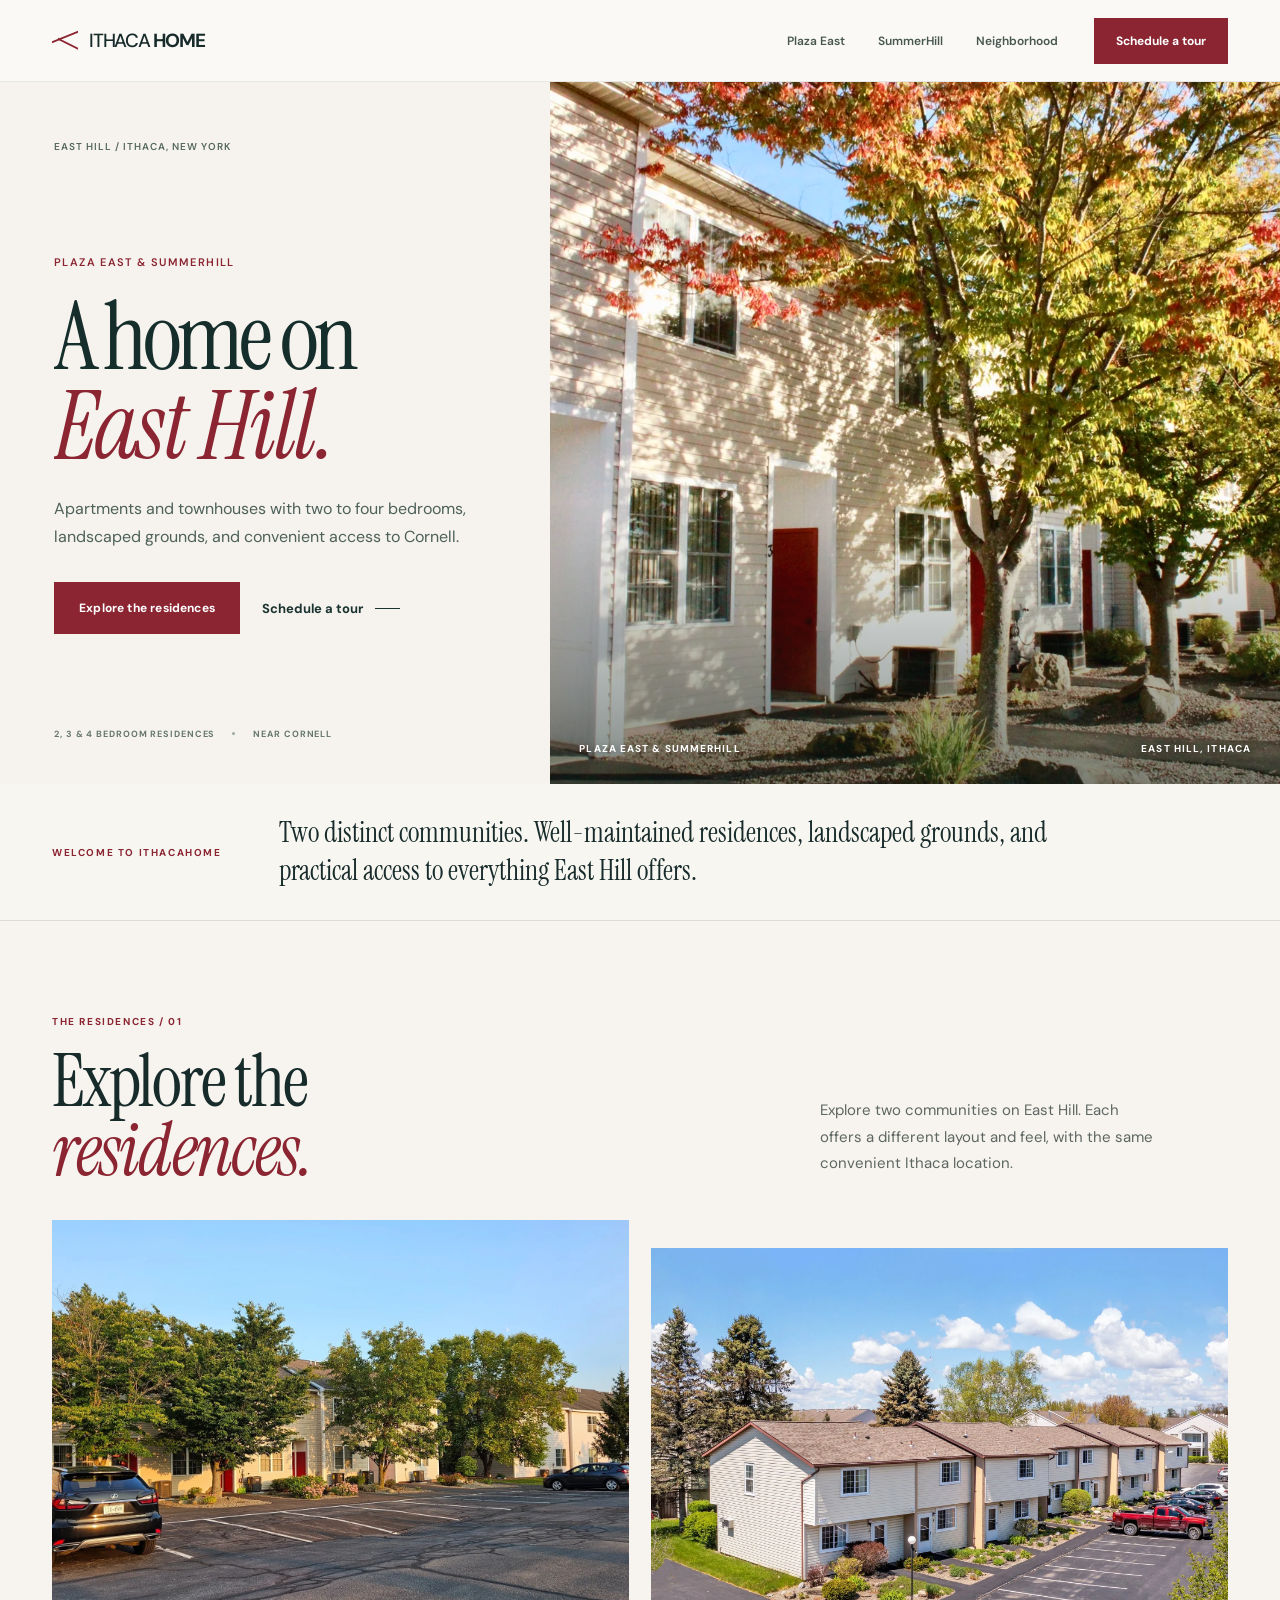
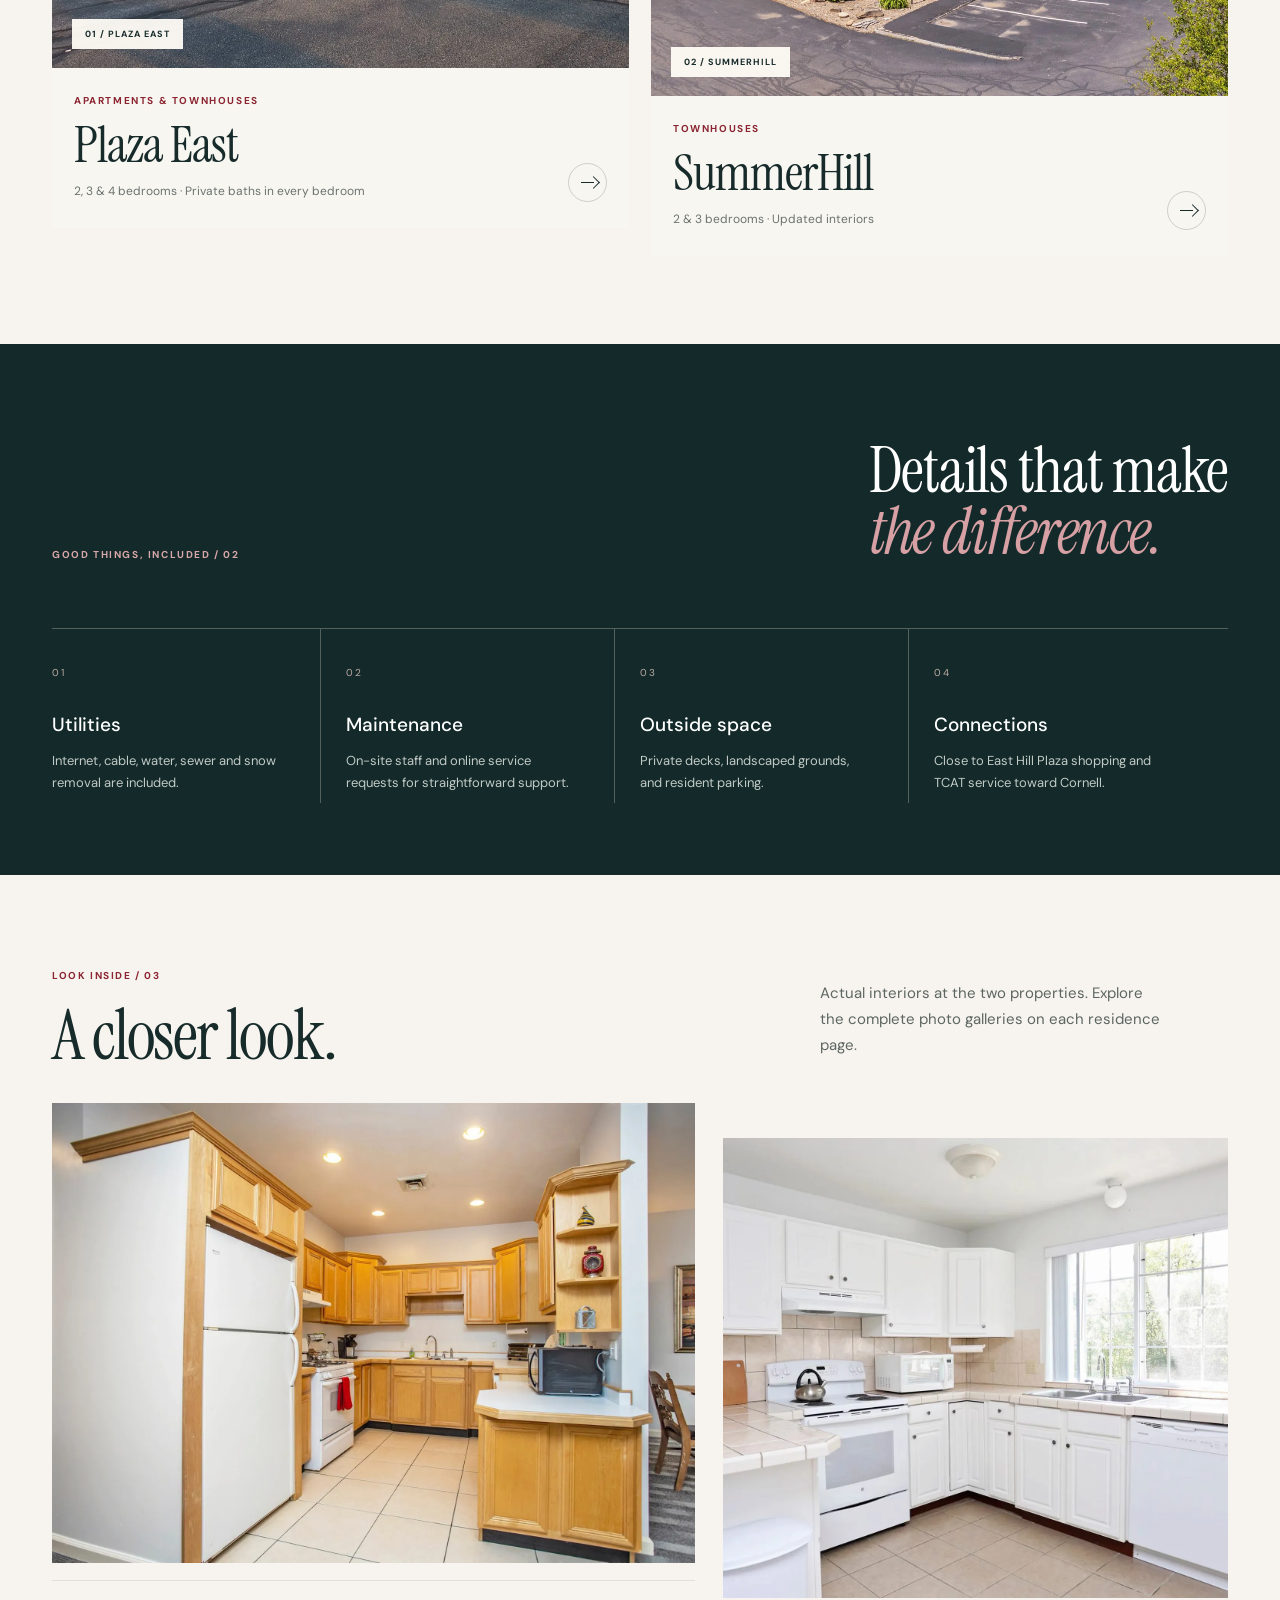
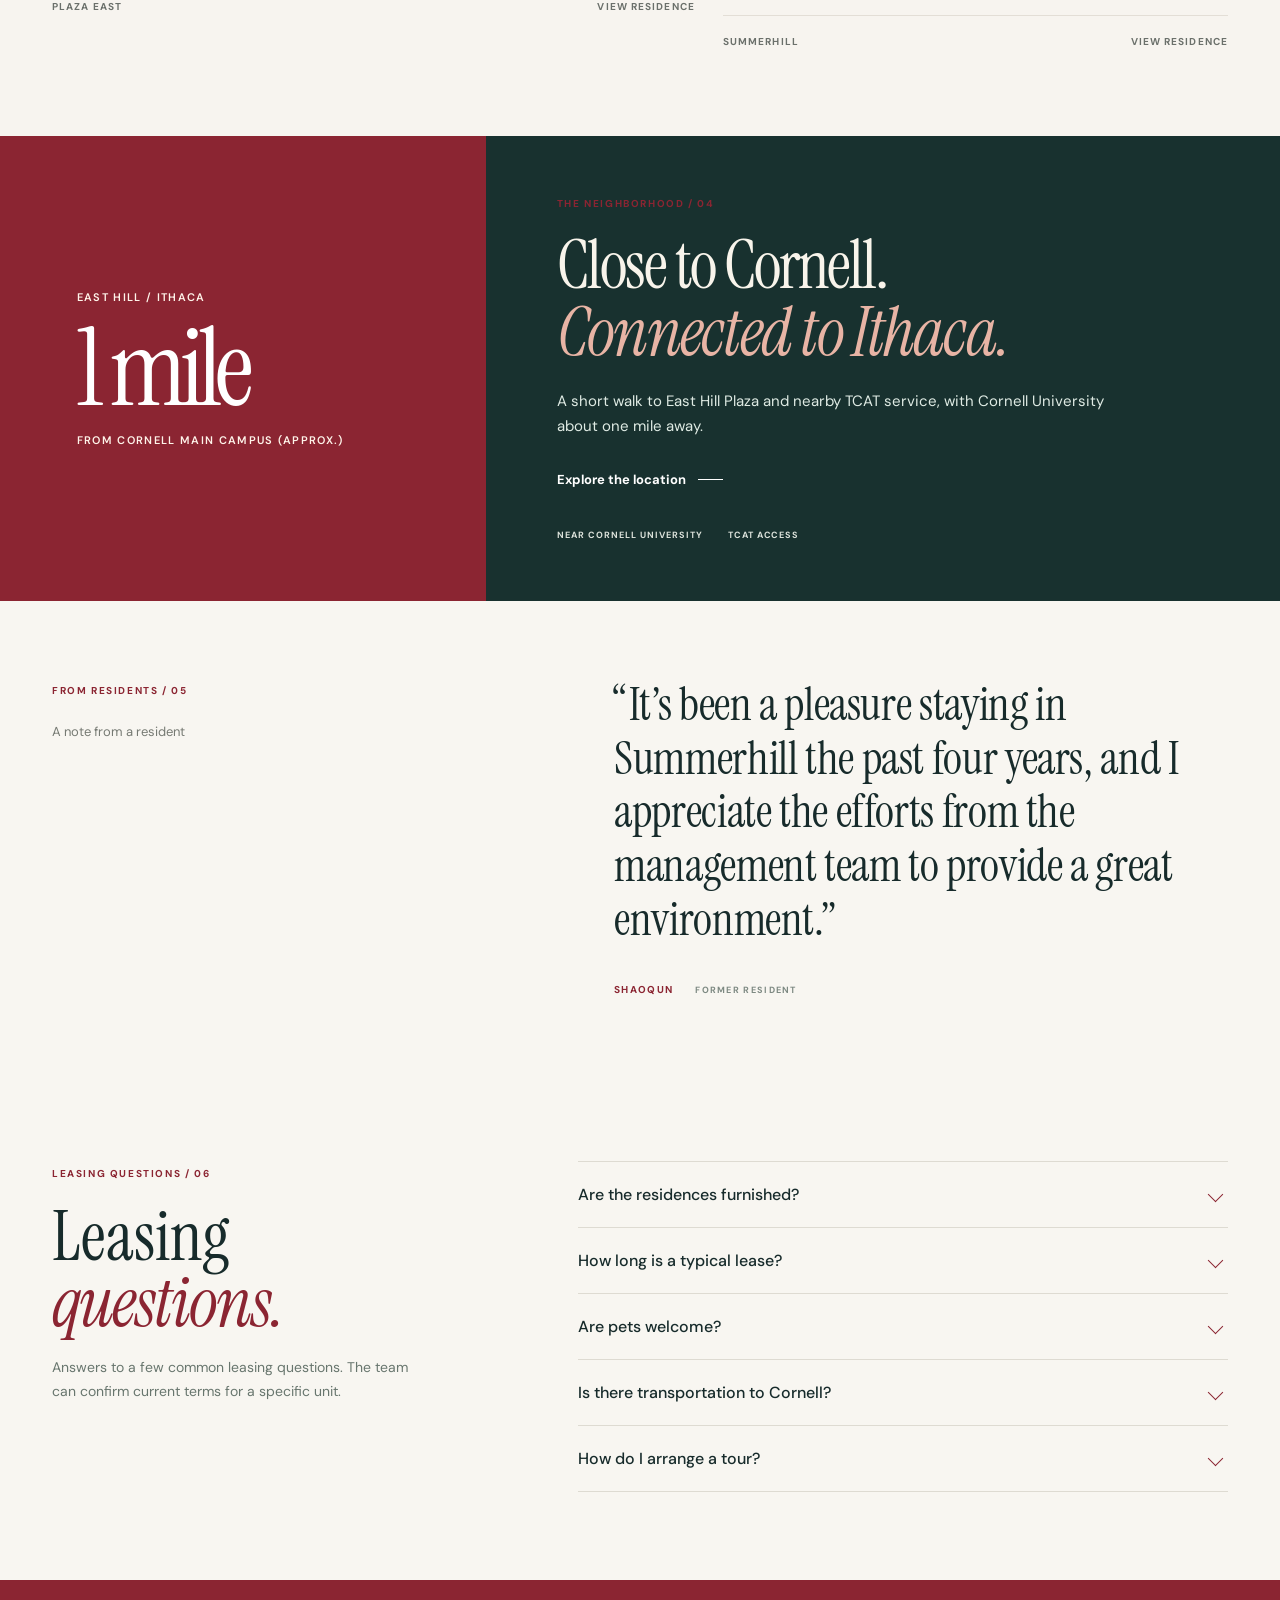
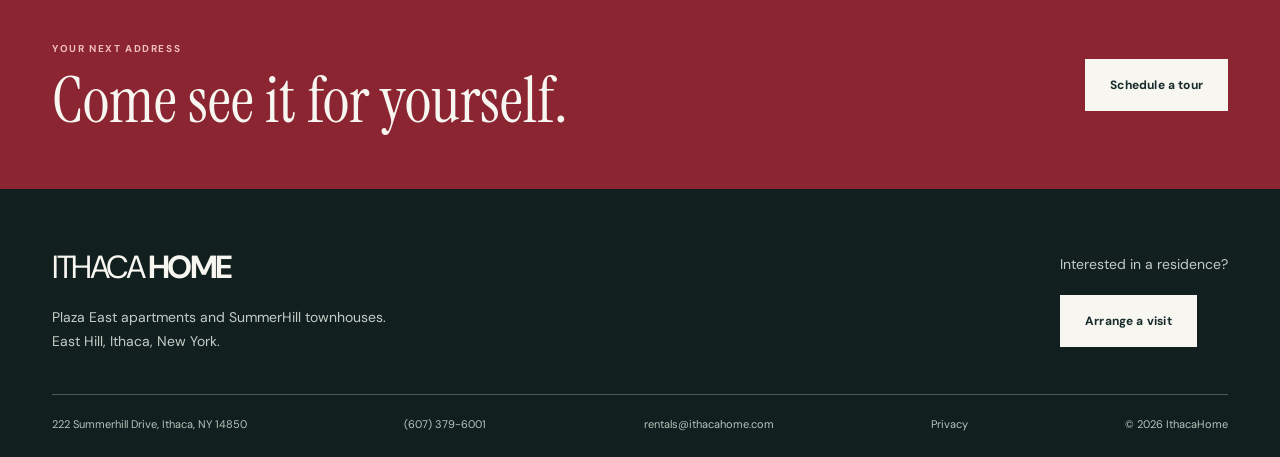
==== commit 88ffa80d: "Refresh IthacaHome visual design, courtyard hero, mobile layouts and photo integrity" ====
--- a/index.html
+++ b/index.html
@@ -1,10 +1,10 @@
-<!doctype html><html lang="en"><head><meta charset="utf-8"><meta name="viewport" content="width=device-width, initial-scale=1"><meta name="theme-color" content="#f7f4ef"><meta name="description" content="Explore Plaza East apartments and SummerHill townhouses on East Hill in Ithaca, NY. Two- to four-bedroom homes, landscaped grounds and Cornell access."><title>IthacaHome | Apartments &amp; Townhouses Near Cornell University</title><link rel="canonical" href="https://www.ithacahome.com/"><meta property="og:type" content="website"><meta property="og:title" content="IthacaHome | Apartments &amp; Townhouses Near Cornell University"><meta property="og:description" content="Explore Plaza East apartments and SummerHill townhouses on East Hill in Ithaca, NY. Two- to four-bedroom homes, landscaped grounds and Cornell access."><meta property="og:url" content="https://www.ithacahome.com/"><meta property="og:image" content="https://www.ithacahome.com/assets/plaza-street.webp"><meta name="twitter:card" content="summary_large_image"><link rel="icon" type="image/svg+xml" href="/assets/favicon.svg"><link rel="preconnect" href="https://fonts.googleapis.com"><link rel="preconnect" href="https://fonts.gstatic.com" crossorigin><link href="https://fonts.googleapis.com/css2?family=DM+Sans:wght@400;500;600;700&family=Manrope:wght@400;500;600;700&family=Instrument+Serif:ital@0;1&display=swap" rel="stylesheet"><link rel="stylesheet" href="/assets/site.css"><script src="/assets/site.js" defer></script><script type="application/ld+json">{"@context":"https://schema.org","@type":"ApartmentComplex","name":"IthacaHome \u2014 Plaza East and SummerHill","url":"https://www.ithacahome.com","description":"Apartments and townhouses on East Hill, near Cornell University.","telephone":"+1-607-379-6001","email":"rentals@ithacahome.com","address":{"@type":"PostalAddress","streetAddress":"222 Summerhill Drive","addressLocality":"Ithaca","addressRegion":"NY","postalCode":"14850","addressCountry":"US"}}</script></head><body data-page="home"><a class="skip-link" href="#content">Skip to content</a><div class="reading-progress" aria-hidden="true"></div><header class="header" id="header"><div class="header-inner"><a href="/" class="wordmark" aria-label="IthacaHome home"><span class="wordmark-roof" aria-hidden="true"></span><span>ITHACA<span class="wordmark-home">HOME</span></span></a><nav class="nav-desktop" aria-label="Main navigation"><a href="/plaza-east.html" >Plaza East</a><a href="/summerhill.html" >SummerHill</a><a href="/neighborhood.html" >The location</a></nav><a href="/contact.html" class="nav-action">Schedule a tour</a><button class="nav-toggle" id="nav-toggle" type="button" aria-expanded="false" aria-controls="nav-mobile" aria-label="Open navigation"><span></span><span></span></button></div><nav class="nav-mobile" id="nav-mobile" aria-label="Mobile navigation" inert><a href="/">Home</a><a href="/plaza-east.html" >Plaza East</a><a href="/summerhill.html" >SummerHill</a><a href="/neighborhood.html" >The location</a><a href="/contact.html" class="mobile-book">Schedule a tour</a><div class="mobile-contact"><a href="tel:+16073796001">(607) 379-6001</a><a href="mailto:rentals@ithacahome.com">rentals@ithacahome.com</a></div></nav></header><main id="content">
-<section class="hero" aria-labelledby="hero-heading"><div class="hero-copy"><div class="hero-index animate-in"><span class="index-line"></span> EAST HILL · ITHACA, NEW YORK</div><div class="hero-copy-main"><p class="hero-overline animate-in delay-a">APARTMENTS & TOWNHOUSES NEAR CORNELL</p><h1 id="hero-heading" class="hero-headline"><span class="line-mask"><span>Life on</span></span><span class="line-mask"><span><em>East Hill.</em></span></span></h1><p class="hero-lead animate-in delay-b">Spacious two-, three-, and four-bedroom residences, just outside the Cornell campus.</p><div class="hero-buttons animate-in delay-c"><a class="button button-paper" href="#communities">Explore the residences</a><a href="/contact.html" class="quiet-link light">Schedule a tour <span class="line-mark" aria-hidden="true"></span></a></div></div><div class="hero-bottom animate-in delay-c"><span>PLAZA EAST / SUMMERHILL</span><span>FAMILY OWNED & MANAGED</span></div></div><div class="hero-picture image-curtain"><img class="hero-photo" src="/assets/plaza-street.webp" alt="Plaza East apartment buildings with landscaped lawns on East Hill" loading="eager" decoding="async" fetchpriority=high ><div class="hero-picture-tag"><span>01 / PLAZA EAST</span><span>222 SUMMERHILL DRIVE</span></div></div><div class="hero-scroll" aria-hidden="true"><span>SCROLL TO EXPLORE</span><i></i></div></section>
-<section class="intro-strip"><div class="container intro-strip-inner"><span class="eyebrow">WELCOME TO ITHACAHOME</span><p>Two distinct communities. Well-maintained residences, landscaped grounds, and practical access to everything East Hill offers.</p><span class="intro-strip-mark" aria-hidden="true"></span></div></section>
-<section class="communities section" id="communities"><div class="container"><div class="section-heading reveal"><div><span class="eyebrow">THE RESIDENCES / 01</span><h2>Choose your<br><em>kind of space.</em></h2></div><p>Explore two communities on East Hill. Each offers a different layout and feel, with the same convenient Ithaca location.</p></div><div class="community-layout"><a class="community-card community-plaza image-raise reveal" href="/plaza-east.html"><div class="community-media"><img class="" src="/assets/plaza-east-exterior.webp" alt="Plaza East apartments, white buildings framed by green trees" loading="lazy" decoding="async"  ><span class="media-count">01 / PLAZA EAST</span></div><div class="community-label"><div><span class="eyebrow">APARTMENTS & TOWNHOUSES</span><h3>Plaza East</h3><p>2, 3 & 4 bedrooms · Private baths in every bedroom</p></div><span class="subtle-arrow" aria-hidden="true"></span></div></a><a class="community-card community-summer image-raise reveal" href="/summerhill.html"><div class="community-media"><img class="" src="/assets/summerhill-street.webp" alt="SummerHill townhouse buildings and parking area in Ithaca" loading="lazy" decoding="async"  ><span class="media-count">02 / SUMMERHILL</span></div><div class="community-label"><div><span class="eyebrow">TOWNHOUSES</span><h3>SummerHill</h3><p>2 & 3 bedrooms · Updated interiors</p></div><span class="subtle-arrow" aria-hidden="true"></span></div></a></div></div></section>
-<section class="overview" aria-label="IthacaHome amenities"><div class="container"><div class="overview-header reveal"><span class="eyebrow">GOOD THINGS, INCLUDED / 02</span><h2>Less to coordinate.<br><em>More room to live.</em></h2></div><div class="overview-grid"><div class="overview-item reveal"><span class="overview-number">01</span><h3>Utilities</h3><p>Internet, cable, water, sewer and snow removal are included.</p></div><div class="overview-item reveal"><span class="overview-number">02</span><h3>Maintenance</h3><p>On-site staff and online service requests for straightforward support.</p></div><div class="overview-item reveal"><span class="overview-number">03</span><h3>Outside space</h3><p>Private decks, landscaped grounds, and resident parking.</p></div><div class="overview-item reveal"><span class="overview-number">04</span><h3>Connections</h3><p>Close to East Hill Plaza shopping and TCAT service toward Cornell.</p></div></div></div></section>
+<!doctype html><html lang="en"><head><meta charset="utf-8"><meta name="viewport" content="width=device-width, initial-scale=1"><meta name="theme-color" content="#f7f4ef"><meta name="description" content="Explore Plaza East apartments and SummerHill townhouses on East Hill in Ithaca, NY. Two- to four-bedroom homes, landscaped grounds and Cornell access."><title>IthacaHome | Apartments &amp; Townhouses Near Cornell University</title><link rel="canonical" href="https://www.ithacahome.com/"><meta property="og:type" content="website"><meta property="og:title" content="IthacaHome | Apartments &amp; Townhouses Near Cornell University"><meta property="og:description" content="Explore Plaza East apartments and SummerHill townhouses on East Hill in Ithaca, NY. Two- to four-bedroom homes, landscaped grounds and Cornell access."><meta property="og:url" content="https://www.ithacahome.com/"><meta property="og:image" content="https://www.ithacahome.com/assets/residences-autumn.webp"><meta name="twitter:card" content="summary_large_image"><link rel="icon" type="image/svg+xml" href="/assets/favicon.svg"><link rel="preconnect" href="https://fonts.googleapis.com"><link rel="preconnect" href="https://fonts.gstatic.com" crossorigin><link href="https://fonts.googleapis.com/css2?family=DM+Sans:wght@400;500;600;700&family=Manrope:wght@400;500;600;700&family=Instrument+Serif:ital@0;1&display=swap" rel="stylesheet"><link rel="stylesheet" href="/assets/site.css"><script src="/assets/site.js" defer></script><script type="application/ld+json">{"@context":"https://schema.org","@type":"ApartmentComplex","name":"IthacaHome \u2014 Plaza East and SummerHill","url":"https://www.ithacahome.com","description":"Apartments and townhouses on East Hill, near Cornell University.","telephone":"+1-607-379-6001","email":"rentals@ithacahome.com","address":{"@type":"PostalAddress","streetAddress":"222 Summerhill Drive","addressLocality":"Ithaca","addressRegion":"NY","postalCode":"14850","addressCountry":"US"}}</script><link rel="preload" as="image" href="/assets/residences-autumn.webp"></head><body data-page="home"><a class="skip-link" href="#content">Skip to content</a><div class="reading-progress" aria-hidden="true"></div><header class="header" id="header"><div class="header-inner"><a href="/" class="wordmark" aria-label="IthacaHome home"><span class="wordmark-roof" aria-hidden="true"></span><span>ITHACA<span class="wordmark-home">HOME</span></span></a><nav class="nav-desktop" aria-label="Main navigation"><a href="/plaza-east.html" >Plaza East</a><a href="/summerhill.html" >SummerHill</a><a href="/neighborhood.html" >Neighborhood</a></nav><a href="/contact.html" class="nav-action">Schedule a tour</a><button class="nav-toggle" id="nav-toggle" type="button" aria-expanded="false" aria-controls="nav-mobile" aria-label="Open navigation"><span></span><span></span></button></div><nav class="nav-mobile" id="nav-mobile" aria-label="Mobile navigation" inert><a href="/">Home</a><a href="/plaza-east.html" >Plaza East</a><a href="/summerhill.html" >SummerHill</a><a href="/neighborhood.html" >Neighborhood</a><a href="/contact.html" class="mobile-book">Schedule a tour</a><div class="mobile-contact"><a href="tel:+16073796001">(607) 379-6001</a><a href="mailto:rentals@ithacahome.com">rentals@ithacahome.com</a></div></nav></header><main id="content">
+<section class="hero hero-refined" aria-labelledby="hero-heading"><div class="hero-copy"><div class="hero-index animate-in">EAST HILL / ITHACA, NEW YORK</div><div class="hero-copy-main"><p class="hero-overline animate-in delay-a">PLAZA EAST & SUMMERHILL</p><h1 id="hero-heading" class="hero-headline"><span class="line-mask"><span>A home on</span></span><span class="line-mask"><span><em>East Hill.</em></span></span></h1><p class="hero-lead animate-in delay-b">Apartments and townhouses with two to four bedrooms, landscaped grounds, and convenient access to Cornell.</p><div class="hero-buttons animate-in delay-c"><a class="button button-paper" href="#communities">Explore the residences</a><a href="/contact.html" class="quiet-link light">Schedule a tour <span class="line-mark" aria-hidden="true"></span></a></div></div><div class="hero-bottom animate-in delay-c"><span>2, 3 & 4 BEDROOM RESIDENCES</span><span>NEAR CORNELL</span></div></div><div class="hero-picture image-curtain"><img class="hero-photo" src="/assets/residences-autumn.webp" alt="Tree-lined IthacaHome townhouse courtyard with white siding and warm autumn foliage" width="1600" height="1066" loading="eager" decoding="async" fetchpriority=high ><div class="hero-picture-tag"><span>PLAZA EAST & SUMMERHILL</span><span>EAST HILL, ITHACA</span></div></div></section>
+<section class="intro-strip"><div class="container intro-strip-inner"><span class="eyebrow">WELCOME TO ITHACAHOME</span><p>Two distinct communities. Well-maintained residences, landscaped grounds, and practical access to everything East Hill offers.</p></div></section>
+<section class="communities section" id="communities"><div class="container"><div class="section-heading reveal"><div><span class="eyebrow">THE RESIDENCES / 01</span><h2>Explore the<br><em>residences.</em></h2></div><p>Explore two communities on East Hill. Each offers a different layout and feel, with the same convenient Ithaca location.</p></div><div class="community-layout"><a class="community-card community-plaza image-raise reveal" href="/plaza-east.html"><div class="community-media"><img class="" src="/assets/plaza-east-exterior.webp" alt="Plaza East apartments, white buildings framed by green trees" loading="lazy" decoding="async"  ><span class="media-count">01 / PLAZA EAST</span></div><div class="community-label"><div><span class="eyebrow">APARTMENTS & TOWNHOUSES</span><h3>Plaza East</h3><p>2, 3 & 4 bedrooms · Private baths in every bedroom</p></div><span class="subtle-arrow" aria-hidden="true"></span></div></a><a class="community-card community-summer image-raise reveal" href="/summerhill.html"><div class="community-media"><img class="" src="/assets/summerhill-street.webp" alt="SummerHill townhouse buildings and parking area in Ithaca" loading="lazy" decoding="async"  ><span class="media-count">02 / SUMMERHILL</span></div><div class="community-label"><div><span class="eyebrow">TOWNHOUSES</span><h3>SummerHill</h3><p>2 & 3 bedrooms · Updated interiors</p></div><span class="subtle-arrow" aria-hidden="true"></span></div></a></div></div></section>
+<section class="overview" aria-label="IthacaHome amenities"><div class="container"><div class="overview-header reveal"><span class="eyebrow">GOOD THINGS, INCLUDED / 02</span><h2>Details that make<br><em>the difference.</em></h2></div><div class="overview-grid"><div class="overview-item reveal"><span class="overview-number">01</span><h3>Utilities</h3><p>Internet, cable, water, sewer and snow removal are included.</p></div><div class="overview-item reveal"><span class="overview-number">02</span><h3>Maintenance</h3><p>On-site staff and online service requests for straightforward support.</p></div><div class="overview-item reveal"><span class="overview-number">03</span><h3>Outside space</h3><p>Private decks, landscaped grounds, and resident parking.</p></div><div class="overview-item reveal"><span class="overview-number">04</span><h3>Connections</h3><p>Close to East Hill Plaza shopping and TCAT service toward Cornell.</p></div></div></div></section>
 <section class="interiors section"><div class="container"><div class="section-heading smaller reveal"><div><span class="eyebrow">LOOK INSIDE / 03</span><h2>A closer look.</h2></div><p>Actual interiors at the two properties. Explore the complete photo galleries on each residence page.</p></div><div class="interior-pair"><a class="interior-panel reveal" href="/plaza-east.html#gallery"><div class="interior-media image-raise"><img class="" src="/assets/plaza-bedroom.webp" alt="Plaza East kitchen with warm wood cabinetry and white appliances" loading="lazy" decoding="async"  ></div><div class="interior-caption"><span>PLAZA EAST</span><span>VIEW RESIDENCE</span></div></a><a class="interior-panel reveal delay-b" href="/summerhill.html#gallery"><div class="interior-media image-raise"><img class="" src="/assets/summerhill-kitchen.webp" alt="SummerHill townhouse kitchen with white cabinets and a sunlit window" loading="lazy" decoding="async"  ></div><div class="interior-caption"><span>SUMMERHILL</span><span>VIEW RESIDENCE</span></div></a></div></div></section>
-<section class="location-tease"><div class="location-tease-photo reveal"><img class="" src="/assets/residences-autumn.webp" alt="Tree-lined entry and white siding at the IthacaHome residences" loading="lazy" decoding="async"  ></div><div class="location-tease-copy reveal"><span class="eyebrow">THE NEIGHBORHOOD / 04</span><h2>Cornell nearby.<br><em>East Hill at home.</em></h2><p>East Hill Plaza, grocery shopping, local cafés and TCAT service are a short walk from the community.</p><a href="/neighborhood.html" class="quiet-link">Explore the location <span class="line-mark" aria-hidden="true"></span></a><div class="location-facts"><span>NEAR CORNELL UNIVERSITY</span><span>TCAT ACCESS</span></div></div></section>
+<section class="location-tease location-tease-refined"><div class="location-band"><span>EAST HILL / ITHACA</span><strong>1 mile</strong><span>FROM CORNELL MAIN CAMPUS (APPROX.)</span></div><div class="location-tease-copy reveal"><span class="eyebrow">THE NEIGHBORHOOD / 04</span><h2>Close to Cornell.<br><em>Connected to Ithaca.</em></h2><p>A short walk to East Hill Plaza and nearby TCAT service, with Cornell University about one mile away.</p><a href="/neighborhood.html" class="quiet-link">Explore the location <span class="line-mark" aria-hidden="true"></span></a><div class="location-facts"><span>NEAR CORNELL UNIVERSITY</span><span>TCAT ACCESS</span></div></div></section>
 <section class="testimonial section"><div class="container quote-grid"><div><span class="eyebrow">FROM RESIDENTS / 05</span><p class="quote-label">A note from a resident</p></div><div class="quote-content reveal"><blockquote>“It’s been a pleasure staying in Summerhill the past four years, and I appreciate the efforts from the management team to provide a great environment.”</blockquote><div class="quote-credit"><span>SHAOQUN</span><span>FORMER RESIDENT</span></div></div></div></section>
-<section class="faq-section section" id="faq"><div class="container faq-grid"><div class="reveal"><span class="eyebrow">LEASING QUESTIONS / 06</span><h2>Good to know<br><em>before you go.</em></h2><p>Answers to a few common leasing questions. The team can confirm current terms for a specific unit.</p></div><div class="faq-list reveal"><details><summary>Are the residences furnished?</summary><p>The existing IthacaHome rental information lists the residences as unfurnished. Contact leasing about any exceptions.</p></details><details><summary>How long is a typical lease?</summary><p>Leases are generally for one year. Shorter terms may occasionally be possible; inquire directly.</p></details><details><summary>Are pets welcome?</summary><p>Yes. Pet limits, breed restrictions and additional fees may apply. Confirm the current pet policy before applying.</p></details><details><summary>Is there transportation to Cornell?</summary><p>TCAT bus service is available near East Hill Plaza. Check current routes and schedules at TCAT before planning a trip.</p></details><details><summary>How do I arrange a tour?</summary><p>Use the inquiry form or email <a href="mailto:rentals@ithacahome.com">rentals@ithacahome.com</a> to coordinate a visit.</p></details></div></div></section>
+<section class="faq-section section" id="faq"><div class="container faq-grid"><div class="reveal"><span class="eyebrow">LEASING QUESTIONS / 06</span><h2>Leasing<br><em>questions.</em></h2><p>Answers to a few common leasing questions. The team can confirm current terms for a specific unit.</p></div><div class="faq-list reveal"><details><summary>Are the residences furnished?</summary><p>The existing IthacaHome rental information lists the residences as unfurnished. Contact leasing about any exceptions.</p></details><details><summary>How long is a typical lease?</summary><p>Leases are generally for one year. Shorter terms may occasionally be possible; inquire directly.</p></details><details><summary>Are pets welcome?</summary><p>Yes. Pet limits, breed restrictions and additional fees may apply. Confirm the current pet policy before applying.</p></details><details><summary>Is there transportation to Cornell?</summary><p>TCAT bus service is available near East Hill Plaza. Check current routes and schedules at TCAT before planning a trip.</p></details><details><summary>How do I arrange a tour?</summary><p>Use the inquiry form or email <a href="mailto:rentals@ithacahome.com">rentals@ithacahome.com</a> to coordinate a visit.</p></details></div></div></section>
 <section class="bottom-call"><div class="container bottom-call-inner reveal"><div><span class="eyebrow">YOUR NEXT ADDRESS</span><h2>Come see it for yourself.</h2></div><a class="button button-paper" href="/contact.html">Schedule a tour</a></div></section></main><footer class="footer"><div class="container"><div class="footer-top"><div><a href="/" class="footer-brand">ITHACA<span>HOME</span></a><p>Plaza East apartments and SummerHill townhouses.<br>East Hill, Ithaca, New York.</p></div><div class="footer-cta"><p>Interested in a residence?</p><a href="/contact.html" class="button button-cream">Arrange a visit</a></div></div><div class="footer-bottom"><span>222 Summerhill Drive, Ithaca, NY 14850</span><a href="tel:+16073796001">(607) 379-6001</a><a href="mailto:rentals@ithacahome.com">rentals@ithacahome.com</a><a href="/privacy.html">Privacy</a><span>© <span id="year">2026</span> IthacaHome</span></div></div></footer><dialog class="lightbox" id="lightbox" aria-label="Property image viewer"><div class="lightbox-top"><span id="lightbox-count">01 / 12</span><button class="lightbox-close" type="button" aria-label="Close gallery">Close</button></div><div class="lightbox-stage"><button class="lightbox-prev" type="button" aria-label="Previous photo">Previous</button><figure><img id="lightbox-img" alt=""><figcaption id="lightbox-caption"></figcaption></figure><button class="lightbox-next" type="button" aria-label="Next photo">Next</button></div></dialog></body></html>
--- a/assets/site.css
+++ b/assets/site.css
@@ -49,3 +49,137 @@
 .faq-section{background:var(--ivory)}.faq-grid{display:grid;grid-template-columns:.72fr 1.18fr;gap:11%}.faq-grid h2{font:400 clamp(62px,5.9vw,90px)/.95 var(--display);margin-top:22px}.faq-grid h2 em{color:var(--red)}.faq-grid>div:first-child>p{font-size:14px;color:#68766e;max-width:360px;margin-top:21px}.faq-list{border-top:1px solid var(--line)}.faq-list details{border-bottom:1px solid var(--line);padding:22px 0}.faq-list summary{list-style:none;display:flex;justify-content:space-between;align-items:center;font-size:16px;font-weight:500;gap:20px;cursor:pointer}.faq-list summary::-webkit-details-marker{display:none}.faq-list summary:after{content:'';width:10px;height:10px;flex:none;border-right:1.5px solid var(--red);border-bottom:1.5px solid var(--red);transform:rotate(45deg);margin-right:7px;transition:transform .3s}.faq-list details[open] summary:after{transform:rotate(225deg)}.faq-list details p{font-size:13px;color:#68736c;max-width:540px;padding:15px 24px 2px 0}.faq-list details a{text-decoration:underline}.tour-link-note{font-size:13px;margin-top:20px;color:#53625b}.tour-link-note a{font-weight:700;text-decoration:underline;text-decoration-color:var(--red);text-underline-offset:4px}
 @media(max-width:700px){.faq-grid{grid-template-columns:1fr;gap:29px}.faq-grid h2{font-size:64px}.faq-list details{padding:20px 0}.faq-list summary{font-size:15px}.tour-link-note{line-height:1.6}}
 .arrival-photo{background:var(--cream);padding:58px 0}.arrival-layout{display:grid;grid-template-columns:1fr .95fr;gap:55px;align-items:center}.arrival-layout p{font:400 37px/1.2 var(--display);max-width:500px;margin-top:17px}.arrival-layout figure{height:300px;overflow:hidden}.arrival-layout img{height:100%;width:100%;object-fit:cover}@media(max-width:700px){.arrival-photo{padding:44px 0}.arrival-layout{display:block}.arrival-layout p{font-size:30px}.arrival-layout figure{height:235px;margin-top:22px}}
+
+
+/* IthacaHome editorial refinement: original property photography, consistent rhythm, no blank-content dependency. */
+:root{--ivory:#f8f6f1;--night:#142a2a;--red:#8b2532;--ease:cubic-bezier(.22,1,.36,1)}
+:focus-visible{outline:2px solid #a34b45;outline-offset:4px}
+html{scroll-padding-top:90px}
+.hero-refined{grid-template-columns:minmax(0,43%) minmax(0,57%);background:#f6f3ee;min-height:clamp(650px,78svh,840px)}
+.hero-refined .hero-copy{color:#152e2c;background:#f6f3ee;padding:58px 5vw 44px max(54px,calc((100vw - 1344px)/2));gap:30px}
+.hero-refined .hero-index{color:#55685f;letter-spacing:.10em}
+.hero-refined .hero-copy-main{padding:12px 0 5px}
+.hero-refined .hero-overline{color:#8b2532;font-size:11px;letter-spacing:.125em}
+.hero-refined .hero-headline{font-size:clamp(77px,7.4vw,124px);line-height:.94;letter-spacing:-.052em;color:#152e2c;margin-top:22px}
+.hero-refined .hero-headline em{color:#8b2532}
+.hero-refined .hero-lead{max-width:445px;font-size:16px;line-height:1.75;color:#4d6059;margin-top:25px}
+.hero-refined .hero-buttons{gap:22px;margin-top:31px;flex-wrap:wrap}
+.hero-refined .button-paper{background:#8b2532;color:#fff;border-color:#8b2532}
+.hero-refined .button-paper:hover{background:#6b1e2b;border-color:#6b1e2b}
+.hero-refined .quiet-link.light{color:#1a3330;border-color:#1a3330}
+.hero-refined .hero-bottom{color:#67776f;font-size:9px;letter-spacing:.10em}
+.hero-refined .hero-bottom span+span:before{background:#9aaba0}
+.hero-refined .hero-picture{min-height:600px;background:#abb49e}
+.hero-refined .hero-picture>img{object-position:54% 50%;filter:saturate(1.03) contrast(1.025);transform:scale(1.035);animation:hero-drift 17s ease-in-out infinite alternate}
+.hero-refined .hero-picture:before{background:linear-gradient(0deg,rgba(12,30,25,.53),transparent 40%)}
+.hero-refined .hero-picture-tag{font-size:10px;bottom:29px;left:29px;right:29px;letter-spacing:.11em}
+@keyframes hero-drift{0%{transform:scale(1.03) translate3d(0,0,0)}100%{transform:scale(1.10) translate3d(-.7%,.5%,0)}}
+.section{padding-block:88px}
+.intro-strip-inner{grid-template-columns:185px 1fr;gap:42px;padding-block:30px}
+.intro-strip-inner p{max-width:810px;font-size:clamp(22px,2.2vw,32px)}
+.section-heading{margin-bottom:35px}
+.section-heading h2{font-size:clamp(52px,5.7vw,83px)}
+.community-layout{gap:22px}
+.community-summer{margin-top:28px}
+.community-media{height:clamp(300px,35vw,495px)}
+.community-card .community-label{min-height:0;padding:20px 22px 26px}
+.community-label h3{font-size:clamp(41px,4vw,56px)}
+.overview{padding-block:72px}
+.overview-header h2{font-size:clamp(52px,5vw,77px)}
+.interior-panel:nth-child(2){margin-top:35px}
+.interior-media{height:clamp(315px,36vw,500px)}
+.location-tease-refined{display:grid;grid-template-columns:38% 62%;min-height:360px;background:#18312f;color:#f8f4eb}
+.location-tease-refined .location-band{display:flex;flex-direction:column;justify-content:center;align-items:flex-start;gap:16px;padding:45px clamp(35px,6vw,120px);background:#8b2532}
+.location-band span{font-size:11px;letter-spacing:.12em;font-weight:600;color:#fff4ea}
+.location-band strong{font-family:var(--display);font-size:clamp(83px,8.5vw,145px);font-weight:400;line-height:.9;letter-spacing:-.06em;color:#fff}
+.location-tease-refined .location-tease-copy{padding:60px clamp(30px,5.5vw,110px);background:transparent;min-height:0}
+.location-tease-refined .location-tease-copy h2{font-size:clamp(46px,5.2vw,78px);line-height:1}
+.location-tease-refined .location-tease-copy h2 em{color:#e8b4a5}
+.location-tease-refined .location-tease-copy p{color:#dfebe4;max-width:560px}
+.location-tease-refined .location-tease-copy .quiet-link{color:#fff}
+.location-tease-refined .location-facts{padding-top:29px;color:#dce2db}
+.faq-section .faq-grid h2{font-size:clamp(52px,5.4vw,79px)}
+.testimonial{padding-block:77px}
+.bottom-call{padding-block:56px}
+.footer{padding-top:57px}.footer-top{padding-bottom:40px}
+.detail-title h1{letter-spacing:-.055em}.detail-title{padding-bottom:43px}
+.property-intro{padding-block:75px}.property-images{padding-bottom:70px}
+.double-media figure:nth-child(2){margin-top:22px}
+.gallery-grid{gap:11px}.gallery-item{border-radius:2px}
+.gallery-item-index{background:rgba(251,248,240,.95)}
+.has-js .reveal{opacity:1;transform:none}
+.reveal.visible{animation:section-entrance .78s var(--ease) both}
+@keyframes section-entrance{from{opacity:.75;transform:translateY(16px)}to{opacity:1;transform:translateY(0)}}
+.nav-desktop a{transition:color .2s}
+.nav-desktop a:hover,.nav-desktop a[aria-current="page"]{color:#8b2532}
+.community-card:hover .community-media img,.interior-panel:hover img{transform:scale(1.045)}
+@media(max-width:950px){
+.hero-refined{grid-template-columns:1fr;display:flex;flex-direction:column;min-height:0}
+.hero-refined .hero-picture{order:-1;height:clamp(320px,48vw,470px);min-height:0}
+.hero-refined .hero-copy{padding:38px 6vw 43px;min-height:0;gap:22px}
+.hero-refined .hero-copy-main{padding:0}
+.hero-refined .hero-headline{font-size:clamp(70px,10vw,99px);margin-top:12px}
+.hero-refined .hero-lead{margin-top:18px}
+.hero-refined .hero-bottom{margin-top:12px}
+.location-tease-refined{grid-template-columns:35% 65%}
+.location-tease-refined .location-band{padding-inline:26px}
+.location-band strong{font-size:clamp(63px,8vw,96px)}
+}
+@media(max-width:700px){
+.header{height:69px}.header.is-condensed{height:62px}
+.header-inner{width:calc(100% - 32px);gap:10px}
+.wordmark{font-size:18px;letter-spacing:-.055em}.wordmark-roof{display:none}
+.nav-action{font-size:11px;padding:10px 12px;white-space:nowrap}
+.hero-refined .hero-picture{height:clamp(280px,74vw,390px)}
+.hero-refined .hero-picture>img{object-position:54% 48%;animation:hero-drift-mobile 18s ease-in-out infinite alternate}
+@keyframes hero-drift-mobile{from{transform:scale(1.02)}to{transform:scale(1.08)}}
+.hero-refined .hero-picture-tag{left:17px;right:17px;bottom:15px;font-size:8px}
+.hero-refined .hero-copy{padding:31px 23px 35px;gap:18px}
+.hero-refined .hero-index{font-size:9px}
+.hero-refined .hero-overline{font-size:9px}
+.hero-refined .hero-headline{font-size:clamp(60px,14.2vw,86px);line-height:.98;max-width:500px}
+.hero-refined .hero-lead{font-size:14px;line-height:1.65;max-width:460px}
+.hero-refined .hero-buttons{gap:15px;margin-top:24px}
+.hero-refined .button-paper{padding:13px 16px;min-height:46px}
+.hero-refined .hero-bottom{font-size:9px;flex-wrap:wrap;row-gap:7px}
+.intro-strip-inner{display:block;padding-block:28px}
+.intro-strip-inner p{font-size:23px;line-height:1.3;margin-top:10px}
+.section{padding-block:58px}
+.section-heading h2,.section-heading.smaller h2{font-size:clamp(50px,11vw,69px)}
+.section-heading>p{margin-top:13px}
+.community-layout{gap:16px}
+.community-media{height:clamp(250px,70vw,385px)}
+.community-label h3{font-size:43px}
+.overview{padding-block:60px}
+.overview-header h2{font-size:54px}
+.interior-panel:nth-child(2){margin-top:28px}
+.interior-media{height:310px}
+.location-tease-refined{display:flex;flex-direction:column;min-height:0}
+.location-tease-refined .location-band{padding:32px 25px;gap:11px}
+.location-band strong{font-size:85px}
+.location-tease-refined .location-tease-copy{padding:40px 25px 48px}
+.location-tease-refined .location-tease-copy h2{font-size:58px}
+.location-tease-refined .location-facts{padding-top:24px}
+.testimonial{padding-block:52px}.quote-content blockquote{font-size:clamp(30px,8vw,42px)}
+.faq-section .faq-grid h2{font-size:59px}
+.bottom-call{padding-block:47px}
+.detail-title h1{font-size:clamp(70px,15.2vw,100px);line-height:.96}
+.detail-title{padding-bottom:30px}
+.detail-hero-photo{height:clamp(300px,75vw,440px);min-height:0}
+.property-intro{padding-block:60px}.property-intro h2{font-size:58px}
+.double-media figure:nth-child(2){margin-top:0}
+.gallery-grid{gap:8px}
+.neighborhood-hero h1{font-size:clamp(59px,12vw,78px)}
+.contact-heading h1{font-size:clamp(67px,14vw,90px)}
+.footer{padding-top:46px}
+}
+@media(max-width:390px){
+.hero-refined .hero-headline{font-size:58px}
+.hero-refined .hero-picture{height:288px}
+.hero-refined .hero-copy{padding:28px 18px 32px}
+.hero-refined .hero-buttons .button{font-size:11px}
+.hero-refined .hero-bottom{font-size:8px}
+.location-tease-refined .location-tease-copy h2{font-size:50px}
+.detail-title h1{font-size:68px}
+}
+@media(prefers-reduced-motion:reduce){.hero-refined .hero-photo{animation:none!important;transform:none!important}.reveal.visible{animation:none!important}}
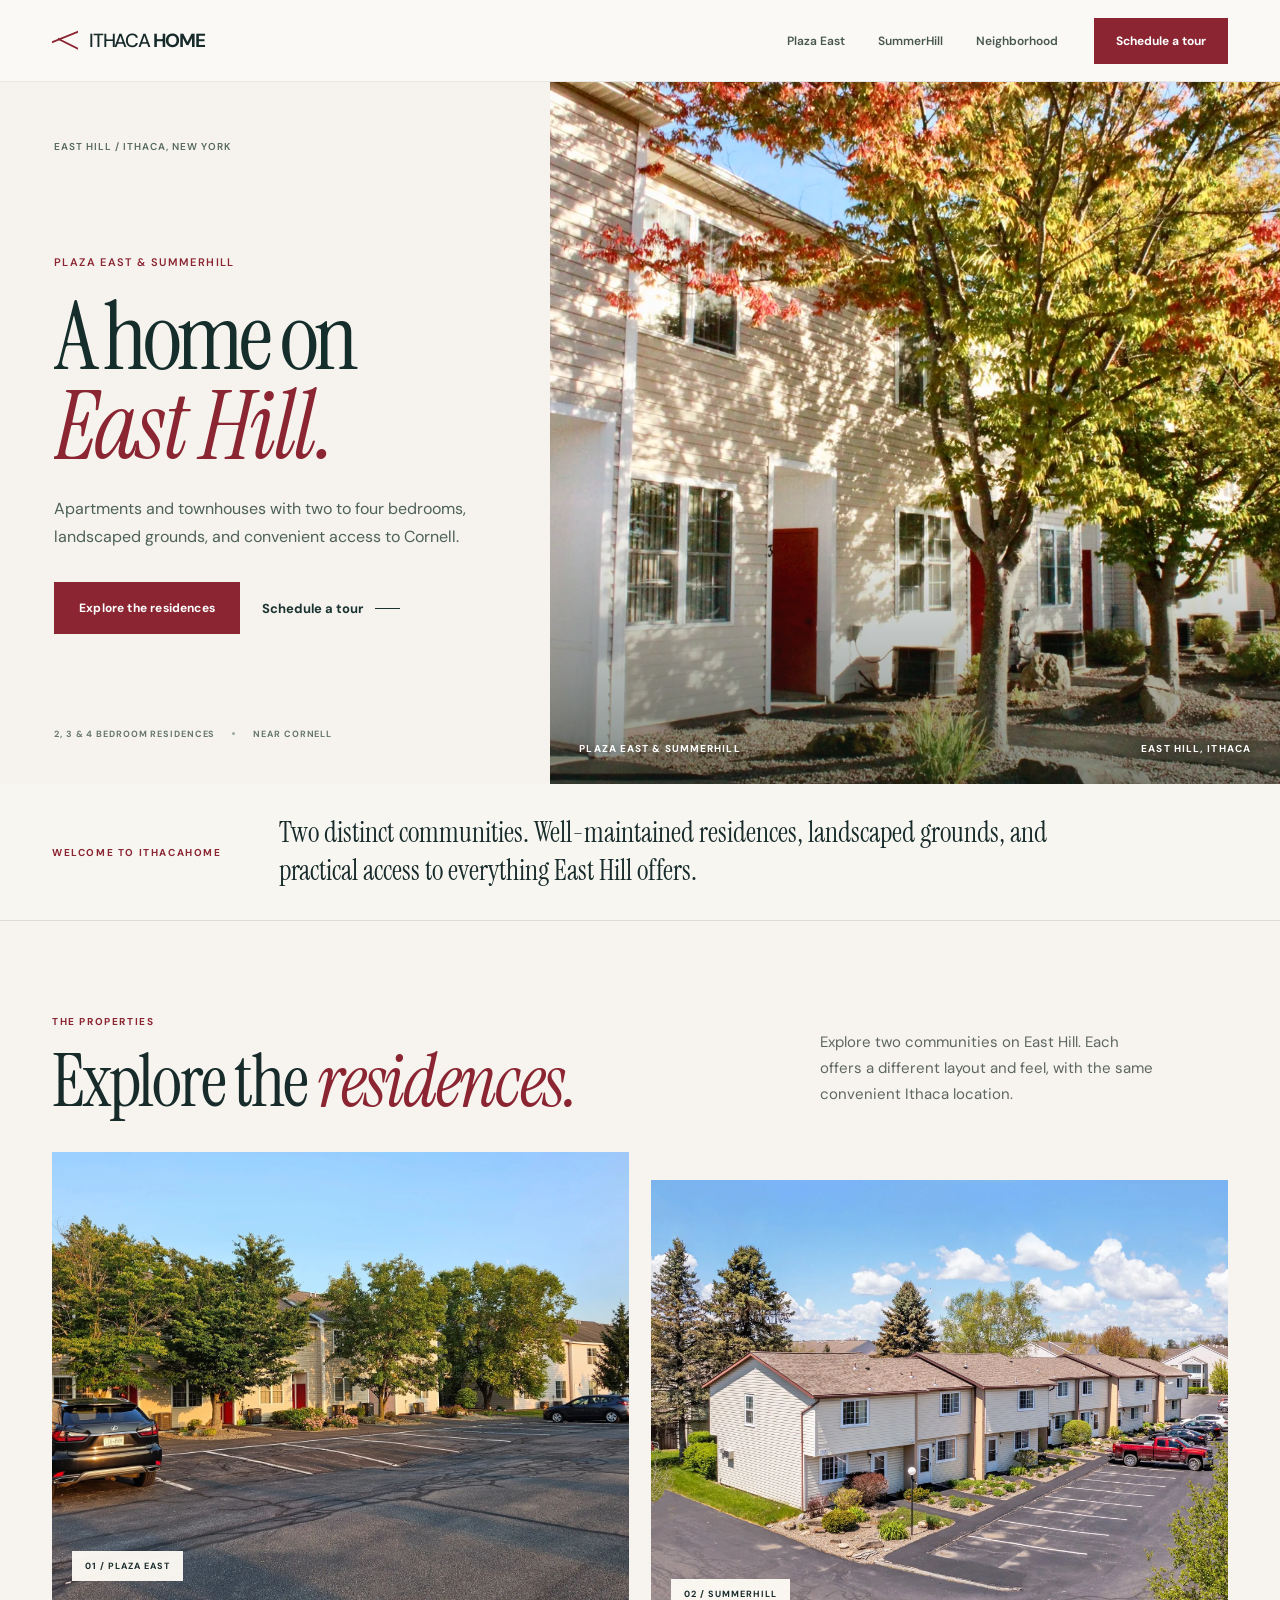
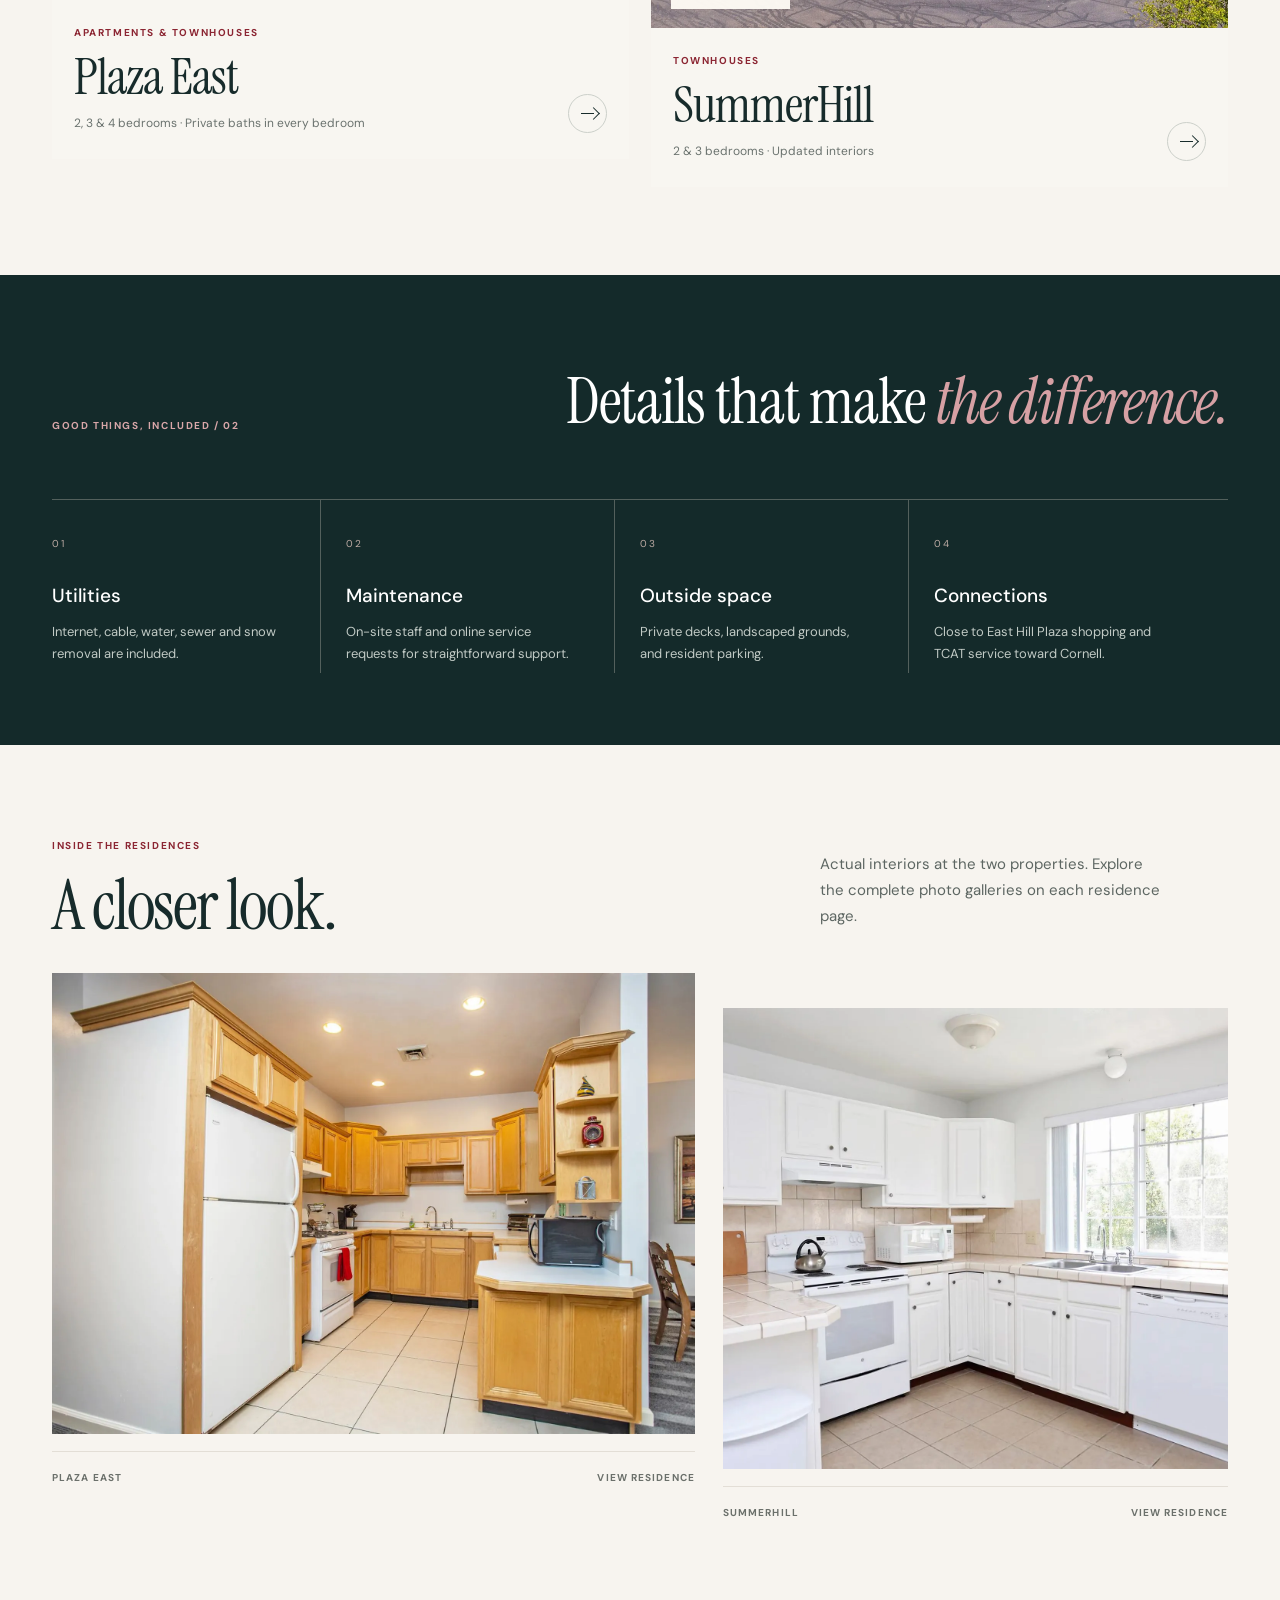
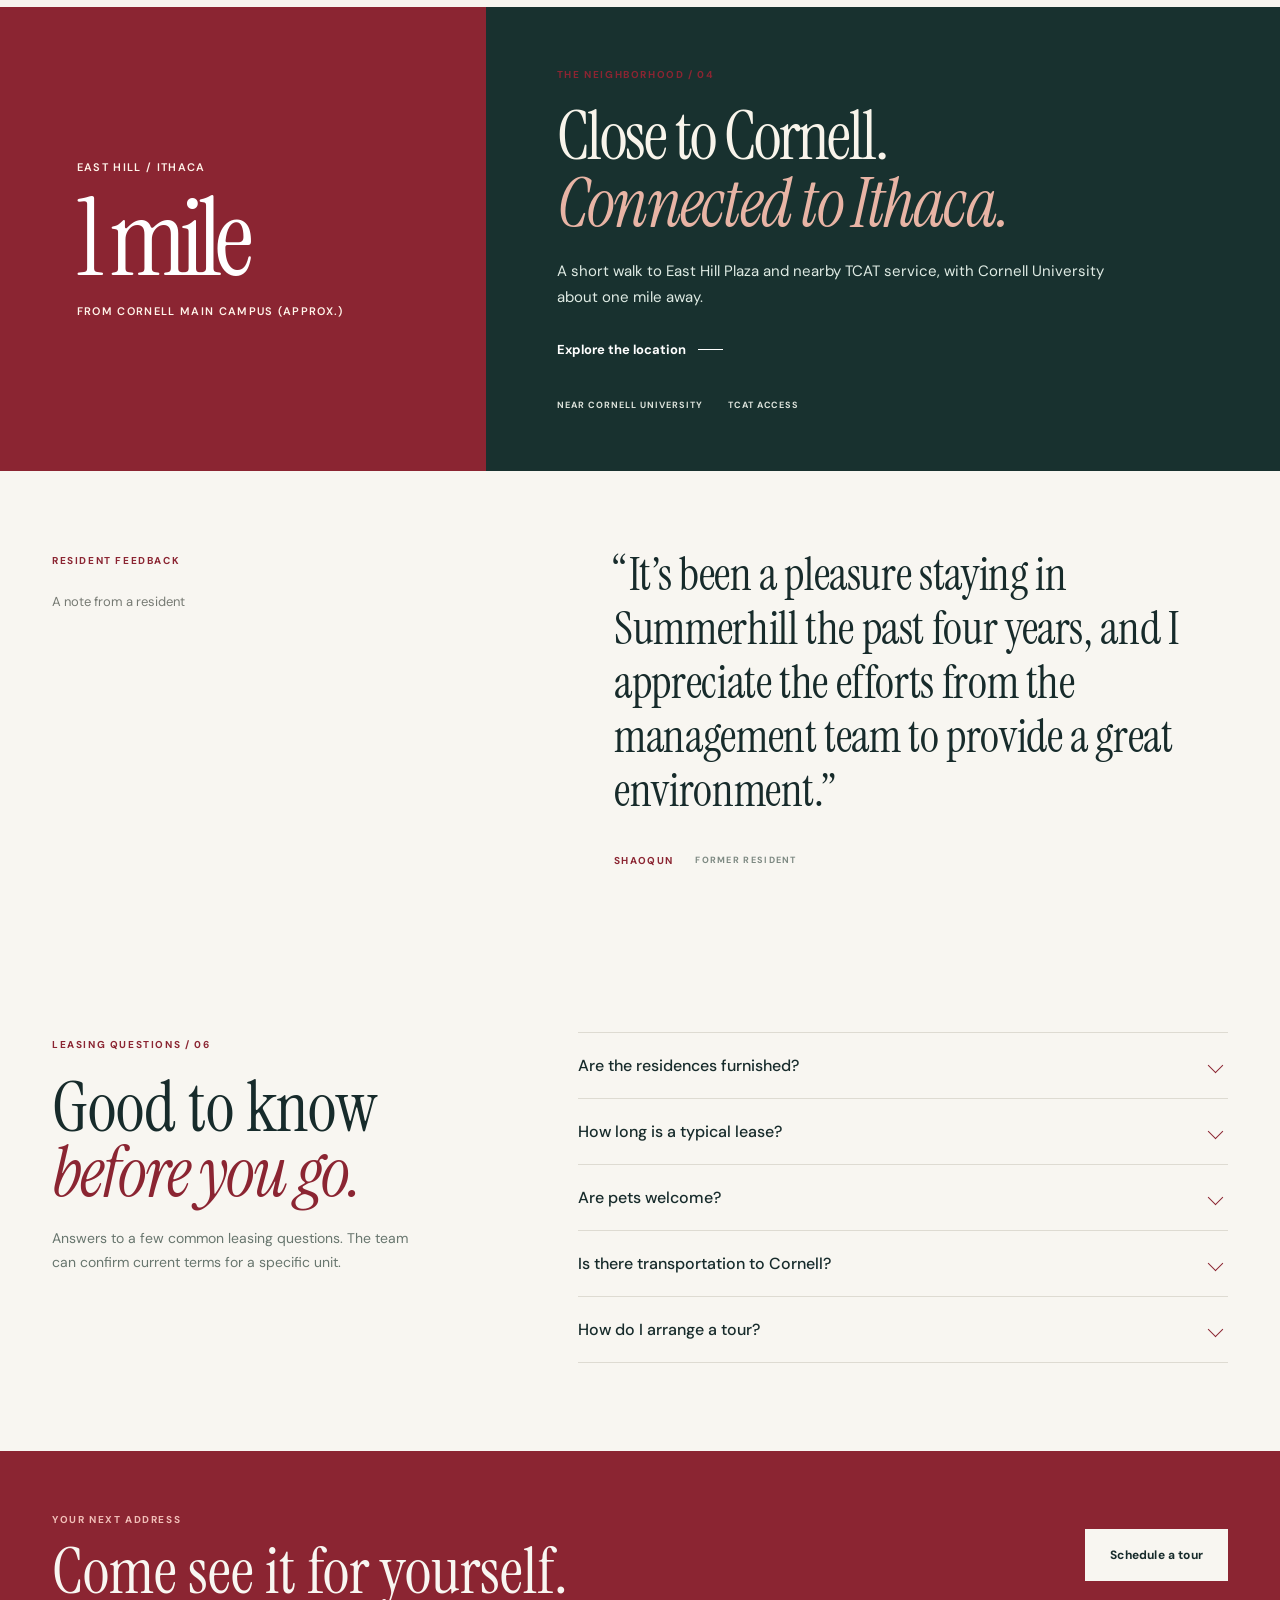
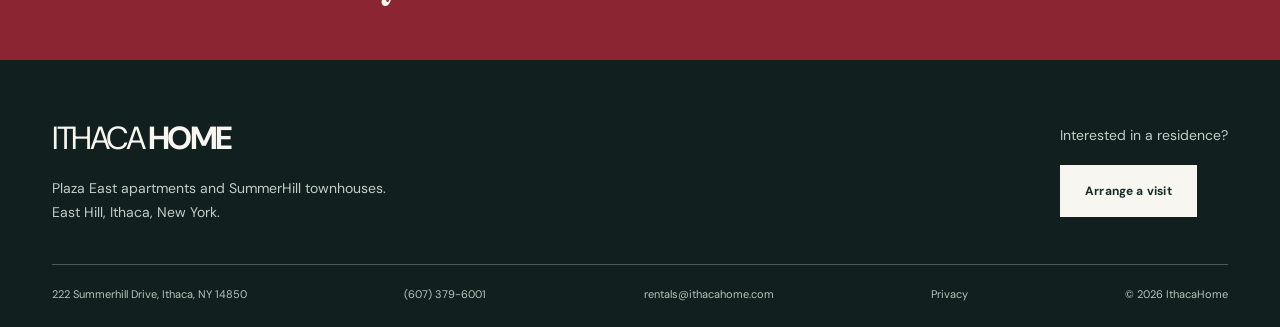
==== commit c936b745: "Refine IthacaHome photo-led hero, mobile layout, copy and progressive motion" ====
--- a/index.html
+++ b/index.html
@@ -1,10 +1,11 @@
-<!doctype html><html lang="en"><head><meta charset="utf-8"><meta name="viewport" content="width=device-width, initial-scale=1"><meta name="theme-color" content="#f7f4ef"><meta name="description" content="Explore Plaza East apartments and SummerHill townhouses on East Hill in Ithaca, NY. Two- to four-bedroom homes, landscaped grounds and Cornell access."><title>IthacaHome | Apartments &amp; Townhouses Near Cornell University</title><link rel="canonical" href="https://www.ithacahome.com/"><meta property="og:type" content="website"><meta property="og:title" content="IthacaHome | Apartments &amp; Townhouses Near Cornell University"><meta property="og:description" content="Explore Plaza East apartments and SummerHill townhouses on East Hill in Ithaca, NY. Two- to four-bedroom homes, landscaped grounds and Cornell access."><meta property="og:url" content="https://www.ithacahome.com/"><meta property="og:image" content="https://www.ithacahome.com/assets/residences-autumn.webp"><meta name="twitter:card" content="summary_large_image"><link rel="icon" type="image/svg+xml" href="/assets/favicon.svg"><link rel="preconnect" href="https://fonts.googleapis.com"><link rel="preconnect" href="https://fonts.gstatic.com" crossorigin><link href="https://fonts.googleapis.com/css2?family=DM+Sans:wght@400;500;600;700&family=Manrope:wght@400;500;600;700&family=Instrument+Serif:ital@0;1&display=swap" rel="stylesheet"><link rel="stylesheet" href="/assets/site.css"><script src="/assets/site.js" defer></script><script type="application/ld+json">{"@context":"https://schema.org","@type":"ApartmentComplex","name":"IthacaHome \u2014 Plaza East and SummerHill","url":"https://www.ithacahome.com","description":"Apartments and townhouses on East Hill, near Cornell University.","telephone":"+1-607-379-6001","email":"rentals@ithacahome.com","address":{"@type":"PostalAddress","streetAddress":"222 Summerhill Drive","addressLocality":"Ithaca","addressRegion":"NY","postalCode":"14850","addressCountry":"US"}}</script><link rel="preload" as="image" href="/assets/residences-autumn.webp"></head><body data-page="home"><a class="skip-link" href="#content">Skip to content</a><div class="reading-progress" aria-hidden="true"></div><header class="header" id="header"><div class="header-inner"><a href="/" class="wordmark" aria-label="IthacaHome home"><span class="wordmark-roof" aria-hidden="true"></span><span>ITHACA<span class="wordmark-home">HOME</span></span></a><nav class="nav-desktop" aria-label="Main navigation"><a href="/plaza-east.html" >Plaza East</a><a href="/summerhill.html" >SummerHill</a><a href="/neighborhood.html" >Neighborhood</a></nav><a href="/contact.html" class="nav-action">Schedule a tour</a><button class="nav-toggle" id="nav-toggle" type="button" aria-expanded="false" aria-controls="nav-mobile" aria-label="Open navigation"><span></span><span></span></button></div><nav class="nav-mobile" id="nav-mobile" aria-label="Mobile navigation" inert><a href="/">Home</a><a href="/plaza-east.html" >Plaza East</a><a href="/summerhill.html" >SummerHill</a><a href="/neighborhood.html" >Neighborhood</a><a href="/contact.html" class="mobile-book">Schedule a tour</a><div class="mobile-contact"><a href="tel:+16073796001">(607) 379-6001</a><a href="mailto:rentals@ithacahome.com">rentals@ithacahome.com</a></div></nav></header><main id="content">
-<section class="hero hero-refined" aria-labelledby="hero-heading"><div class="hero-copy"><div class="hero-index animate-in">EAST HILL / ITHACA, NEW YORK</div><div class="hero-copy-main"><p class="hero-overline animate-in delay-a">PLAZA EAST & SUMMERHILL</p><h1 id="hero-heading" class="hero-headline"><span class="line-mask"><span>A home on</span></span><span class="line-mask"><span><em>East Hill.</em></span></span></h1><p class="hero-lead animate-in delay-b">Apartments and townhouses with two to four bedrooms, landscaped grounds, and convenient access to Cornell.</p><div class="hero-buttons animate-in delay-c"><a class="button button-paper" href="#communities">Explore the residences</a><a href="/contact.html" class="quiet-link light">Schedule a tour <span class="line-mark" aria-hidden="true"></span></a></div></div><div class="hero-bottom animate-in delay-c"><span>2, 3 & 4 BEDROOM RESIDENCES</span><span>NEAR CORNELL</span></div></div><div class="hero-picture image-curtain"><img class="hero-photo" src="/assets/residences-autumn.webp" alt="Tree-lined IthacaHome townhouse courtyard with white siding and warm autumn foliage" width="1600" height="1066" loading="eager" decoding="async" fetchpriority=high ><div class="hero-picture-tag"><span>PLAZA EAST & SUMMERHILL</span><span>EAST HILL, ITHACA</span></div></div></section>
+<!DOCTYPE html>
+<html lang="en"><head><meta charset="utf-8"/><meta content="width=device-width, initial-scale=1" name="viewport"/><meta content="#f7f4ef" name="theme-color"/><meta content="Explore Plaza East apartments and SummerHill townhouses on East Hill in Ithaca, NY. Two- to four-bedroom homes, landscaped grounds and Cornell access." name="description"/><title>IthacaHome | Apartments &amp; Townhouses Near Cornell University</title><link href="https://www.ithacahome.com/" rel="canonical"/><meta content="website" property="og:type"/><meta content="IthacaHome | Apartments &amp; Townhouses Near Cornell University" property="og:title"/><meta content="Explore Plaza East apartments and SummerHill townhouses on East Hill in Ithaca, NY. Two- to four-bedroom homes, landscaped grounds and Cornell access." property="og:description"/><meta content="https://www.ithacahome.com/" property="og:url"/><meta content="https://www.ithacahome.com/assets/residences-autumn.webp" property="og:image"/><meta content="summary_large_image" name="twitter:card"/><link href="/assets/favicon.svg" rel="icon" type="image/svg+xml"/><link href="https://fonts.googleapis.com" rel="preconnect"/><link crossorigin="" href="https://fonts.gstatic.com" rel="preconnect"/><link href="https://fonts.googleapis.com/css2?family=DM+Sans:wght@400;500;600;700&amp;family=Manrope:wght@400;500;600;700&amp;family=Instrument+Serif:ital@0;1&amp;display=swap" rel="stylesheet"/><link href="/assets/site.css" rel="stylesheet"/><script defer="" src="/assets/site.js"></script><script type="application/ld+json">{"@context":"https://schema.org","@type":"ApartmentComplex","name":"IthacaHome \u2014 Plaza East and SummerHill","url":"https://www.ithacahome.com","description":"Apartments and townhouses on East Hill, near Cornell University.","telephone":"+1-607-379-6001","email":"rentals@ithacahome.com","address":{"@type":"PostalAddress","streetAddress":"222 Summerhill Drive","addressLocality":"Ithaca","addressRegion":"NY","postalCode":"14850","addressCountry":"US"}}</script><link as="image" href="/assets/residences-autumn.webp" rel="preload"/></head><body data-page="home"><a class="skip-link" href="#content">Skip to content</a><div aria-hidden="true" class="reading-progress"></div><header class="header" id="header"><div class="header-inner"><a aria-label="IthacaHome home" class="wordmark" href="/"><span aria-hidden="true" class="wordmark-roof"></span><span>ITHACA<span class="wordmark-home">HOME</span></span></a><nav aria-label="Main navigation" class="nav-desktop"><a href="/plaza-east.html">Plaza East</a><a href="/summerhill.html">SummerHill</a><a href="/neighborhood.html">Neighborhood</a></nav><a class="nav-action" href="/contact.html">Schedule a tour</a><button aria-controls="nav-mobile" aria-expanded="false" aria-label="Open navigation" class="nav-toggle" id="nav-toggle" type="button"><span></span><span></span></button></div><nav aria-label="Mobile navigation" class="nav-mobile" id="nav-mobile" inert=""><a href="/">Home</a><a href="/plaza-east.html">Plaza East</a><a href="/summerhill.html">SummerHill</a><a href="/neighborhood.html">Neighborhood</a><a class="mobile-book" href="/contact.html">Schedule a tour</a><div class="mobile-contact"><a href="tel:+16073796001">(607) 379-6001</a><a href="mailto:rentals@ithacahome.com">rentals@ithacahome.com</a></div></nav></header><main id="content">
+<section aria-labelledby="hero-heading" class="hero hero-refined"><div class="hero-copy"><div class="hero-index animate-in">EAST HILL  /  ITHACA, NEW YORK</div><div class="hero-copy-main"><p class="hero-overline animate-in delay-a">PLAZA EAST &amp; SUMMERHILL</p><h1 class="hero-headline" id="hero-heading"><span class="line-mask"><span>A home on</span></span><span class="line-mask"><span><em>East Hill.</em></span></span></h1><p class="hero-lead animate-in delay-b">Apartments and townhouses with two to four bedrooms, landscaped grounds, and convenient access to Cornell.</p><div class="hero-buttons animate-in delay-c"><a class="button button-paper" href="#communities">Explore the residences</a><a class="quiet-link light" href="/contact.html">Schedule a tour <span aria-hidden="true" class="line-mark"></span></a></div></div><div class="hero-bottom animate-in delay-c"><span>2, 3 &amp; 4 BEDROOM RESIDENCES</span><span>NEAR CORNELL</span></div></div><div class="hero-picture image-curtain"><img alt="Tree-lined IthacaHome townhouse courtyard with white siding and warm autumn foliage" class="hero-photo" decoding="async" fetchpriority="high" height="1066" loading="eager" src="/assets/residences-autumn.webp" width="1600"/><div class="hero-picture-tag"><span>PLAZA EAST &amp; SUMMERHILL</span><span>EAST HILL, ITHACA</span></div></div></section>
 <section class="intro-strip"><div class="container intro-strip-inner"><span class="eyebrow">WELCOME TO ITHACAHOME</span><p>Two distinct communities. Well-maintained residences, landscaped grounds, and practical access to everything East Hill offers.</p></div></section>
-<section class="communities section" id="communities"><div class="container"><div class="section-heading reveal"><div><span class="eyebrow">THE RESIDENCES / 01</span><h2>Explore the<br><em>residences.</em></h2></div><p>Explore two communities on East Hill. Each offers a different layout and feel, with the same convenient Ithaca location.</p></div><div class="community-layout"><a class="community-card community-plaza image-raise reveal" href="/plaza-east.html"><div class="community-media"><img class="" src="/assets/plaza-east-exterior.webp" alt="Plaza East apartments, white buildings framed by green trees" loading="lazy" decoding="async"  ><span class="media-count">01 / PLAZA EAST</span></div><div class="community-label"><div><span class="eyebrow">APARTMENTS & TOWNHOUSES</span><h3>Plaza East</h3><p>2, 3 & 4 bedrooms · Private baths in every bedroom</p></div><span class="subtle-arrow" aria-hidden="true"></span></div></a><a class="community-card community-summer image-raise reveal" href="/summerhill.html"><div class="community-media"><img class="" src="/assets/summerhill-street.webp" alt="SummerHill townhouse buildings and parking area in Ithaca" loading="lazy" decoding="async"  ><span class="media-count">02 / SUMMERHILL</span></div><div class="community-label"><div><span class="eyebrow">TOWNHOUSES</span><h3>SummerHill</h3><p>2 & 3 bedrooms · Updated interiors</p></div><span class="subtle-arrow" aria-hidden="true"></span></div></a></div></div></section>
-<section class="overview" aria-label="IthacaHome amenities"><div class="container"><div class="overview-header reveal"><span class="eyebrow">GOOD THINGS, INCLUDED / 02</span><h2>Details that make<br><em>the difference.</em></h2></div><div class="overview-grid"><div class="overview-item reveal"><span class="overview-number">01</span><h3>Utilities</h3><p>Internet, cable, water, sewer and snow removal are included.</p></div><div class="overview-item reveal"><span class="overview-number">02</span><h3>Maintenance</h3><p>On-site staff and online service requests for straightforward support.</p></div><div class="overview-item reveal"><span class="overview-number">03</span><h3>Outside space</h3><p>Private decks, landscaped grounds, and resident parking.</p></div><div class="overview-item reveal"><span class="overview-number">04</span><h3>Connections</h3><p>Close to East Hill Plaza shopping and TCAT service toward Cornell.</p></div></div></div></section>
-<section class="interiors section"><div class="container"><div class="section-heading smaller reveal"><div><span class="eyebrow">LOOK INSIDE / 03</span><h2>A closer look.</h2></div><p>Actual interiors at the two properties. Explore the complete photo galleries on each residence page.</p></div><div class="interior-pair"><a class="interior-panel reveal" href="/plaza-east.html#gallery"><div class="interior-media image-raise"><img class="" src="/assets/plaza-bedroom.webp" alt="Plaza East kitchen with warm wood cabinetry and white appliances" loading="lazy" decoding="async"  ></div><div class="interior-caption"><span>PLAZA EAST</span><span>VIEW RESIDENCE</span></div></a><a class="interior-panel reveal delay-b" href="/summerhill.html#gallery"><div class="interior-media image-raise"><img class="" src="/assets/summerhill-kitchen.webp" alt="SummerHill townhouse kitchen with white cabinets and a sunlit window" loading="lazy" decoding="async"  ></div><div class="interior-caption"><span>SUMMERHILL</span><span>VIEW RESIDENCE</span></div></a></div></div></section>
-<section class="location-tease location-tease-refined"><div class="location-band"><span>EAST HILL / ITHACA</span><strong>1 mile</strong><span>FROM CORNELL MAIN CAMPUS (APPROX.)</span></div><div class="location-tease-copy reveal"><span class="eyebrow">THE NEIGHBORHOOD / 04</span><h2>Close to Cornell.<br><em>Connected to Ithaca.</em></h2><p>A short walk to East Hill Plaza and nearby TCAT service, with Cornell University about one mile away.</p><a href="/neighborhood.html" class="quiet-link">Explore the location <span class="line-mark" aria-hidden="true"></span></a><div class="location-facts"><span>NEAR CORNELL UNIVERSITY</span><span>TCAT ACCESS</span></div></div></section>
-<section class="testimonial section"><div class="container quote-grid"><div><span class="eyebrow">FROM RESIDENTS / 05</span><p class="quote-label">A note from a resident</p></div><div class="quote-content reveal"><blockquote>“It’s been a pleasure staying in Summerhill the past four years, and I appreciate the efforts from the management team to provide a great environment.”</blockquote><div class="quote-credit"><span>SHAOQUN</span><span>FORMER RESIDENT</span></div></div></div></section>
-<section class="faq-section section" id="faq"><div class="container faq-grid"><div class="reveal"><span class="eyebrow">LEASING QUESTIONS / 06</span><h2>Leasing<br><em>questions.</em></h2><p>Answers to a few common leasing questions. The team can confirm current terms for a specific unit.</p></div><div class="faq-list reveal"><details><summary>Are the residences furnished?</summary><p>The existing IthacaHome rental information lists the residences as unfurnished. Contact leasing about any exceptions.</p></details><details><summary>How long is a typical lease?</summary><p>Leases are generally for one year. Shorter terms may occasionally be possible; inquire directly.</p></details><details><summary>Are pets welcome?</summary><p>Yes. Pet limits, breed restrictions and additional fees may apply. Confirm the current pet policy before applying.</p></details><details><summary>Is there transportation to Cornell?</summary><p>TCAT bus service is available near East Hill Plaza. Check current routes and schedules at TCAT before planning a trip.</p></details><details><summary>How do I arrange a tour?</summary><p>Use the inquiry form or email <a href="mailto:rentals@ithacahome.com">rentals@ithacahome.com</a> to coordinate a visit.</p></details></div></div></section>
-<section class="bottom-call"><div class="container bottom-call-inner reveal"><div><span class="eyebrow">YOUR NEXT ADDRESS</span><h2>Come see it for yourself.</h2></div><a class="button button-paper" href="/contact.html">Schedule a tour</a></div></section></main><footer class="footer"><div class="container"><div class="footer-top"><div><a href="/" class="footer-brand">ITHACA<span>HOME</span></a><p>Plaza East apartments and SummerHill townhouses.<br>East Hill, Ithaca, New York.</p></div><div class="footer-cta"><p>Interested in a residence?</p><a href="/contact.html" class="button button-cream">Arrange a visit</a></div></div><div class="footer-bottom"><span>222 Summerhill Drive, Ithaca, NY 14850</span><a href="tel:+16073796001">(607) 379-6001</a><a href="mailto:rentals@ithacahome.com">rentals@ithacahome.com</a><a href="/privacy.html">Privacy</a><span>© <span id="year">2026</span> IthacaHome</span></div></div></footer><dialog class="lightbox" id="lightbox" aria-label="Property image viewer"><div class="lightbox-top"><span id="lightbox-count">01 / 12</span><button class="lightbox-close" type="button" aria-label="Close gallery">Close</button></div><div class="lightbox-stage"><button class="lightbox-prev" type="button" aria-label="Previous photo">Previous</button><figure><img id="lightbox-img" alt=""><figcaption id="lightbox-caption"></figcaption></figure><button class="lightbox-next" type="button" aria-label="Next photo">Next</button></div></dialog></body></html>+<section class="communities section" id="communities"><div class="container"><div class="section-heading reveal"><div><span class="eyebrow">THE PROPERTIES</span><h2>Explore the <em>residences.</em></h2></div><p>Explore two communities on East Hill. Each offers a different layout and feel, with the same convenient Ithaca location.</p></div><div class="community-layout"><a class="community-card community-plaza image-raise reveal" href="/plaza-east.html"><div class="community-media"><img alt="Plaza East apartments, white buildings framed by green trees" class="" decoding="async" height="1200" loading="lazy" src="/assets/plaza-east-exterior.webp" width="1600"/><span class="media-count">01 / PLAZA EAST</span></div><div class="community-label"><div><span class="eyebrow">APARTMENTS &amp; TOWNHOUSES</span><h3>Plaza East</h3><p>2, 3 &amp; 4 bedrooms · Private baths in every bedroom</p></div><span aria-hidden="true" class="subtle-arrow"></span></div></a><a class="community-card community-summer image-raise reveal" href="/summerhill.html"><div class="community-media"><img alt="SummerHill townhouse buildings and parking area in Ithaca" class="" decoding="async" height="1600" loading="lazy" src="/assets/summerhill-street.webp" width="2048"/><span class="media-count">02 / SUMMERHILL</span></div><div class="community-label"><div><span class="eyebrow">TOWNHOUSES</span><h3>SummerHill</h3><p>2 &amp; 3 bedrooms · Updated interiors</p></div><span aria-hidden="true" class="subtle-arrow"></span></div></a></div></div></section>
+<section aria-label="IthacaHome amenities" class="overview"><div class="container"><div class="overview-header reveal"><span class="eyebrow">GOOD THINGS, INCLUDED / 02</span><h2>Details that make <em>the difference.</em></h2></div><div class="overview-grid"><div class="overview-item reveal"><span class="overview-number">01</span><h3>Utilities</h3><p>Internet, cable, water, sewer and snow removal are included.</p></div><div class="overview-item reveal"><span class="overview-number">02</span><h3>Maintenance</h3><p>On-site staff and online service requests for straightforward support.</p></div><div class="overview-item reveal"><span class="overview-number">03</span><h3>Outside space</h3><p>Private decks, landscaped grounds, and resident parking.</p></div><div class="overview-item reveal"><span class="overview-number">04</span><h3>Connections</h3><p>Close to East Hill Plaza shopping and TCAT service toward Cornell.</p></div></div></div></section>
+<section class="interiors section"><div class="container"><div class="section-heading smaller reveal"><div><span class="eyebrow">INSIDE THE RESIDENCES</span><h2>A closer look.</h2></div><p>Actual interiors at the two properties. Explore the complete photo galleries on each residence page.</p></div><div class="interior-pair"><a class="interior-panel reveal" href="/plaza-east.html#gallery"><div class="interior-media image-raise"><img alt="Plaza East kitchen with warm wood cabinetry and white appliances" class="" decoding="async" height="1200" loading="lazy" src="/assets/plaza-bedroom.webp" width="1800"/></div><div class="interior-caption"><span>PLAZA EAST</span><span>VIEW RESIDENCE</span></div></a><a class="interior-panel reveal delay-b" href="/summerhill.html#gallery"><div class="interior-media image-raise"><img alt="SummerHill townhouse kitchen with white cabinets and a sunlit window" class="" decoding="async" height="1200" loading="lazy" src="/assets/summerhill-kitchen.webp" width="1800"/></div><div class="interior-caption"><span>SUMMERHILL</span><span>VIEW RESIDENCE</span></div></a></div></div></section>
+<section class="location-tease location-tease-refined"><div class="location-band"><span>EAST HILL / ITHACA</span><strong>1 mile</strong><span>FROM CORNELL MAIN CAMPUS (APPROX.)</span></div><div class="location-tease-copy reveal"><span class="eyebrow">THE NEIGHBORHOOD / 04</span><h2>Close to Cornell.<br/><em>Connected to Ithaca.</em></h2><p>A short walk to East Hill Plaza and nearby TCAT service, with Cornell University about one mile away.</p><a class="quiet-link" href="/neighborhood.html">Explore the location <span aria-hidden="true" class="line-mark"></span></a><div class="location-facts"><span>NEAR CORNELL UNIVERSITY</span><span>TCAT ACCESS</span></div></div></section>
+<section class="testimonial section"><div class="container quote-grid"><div><span class="eyebrow">RESIDENT FEEDBACK</span><p class="quote-label">A note from a resident</p></div><div class="quote-content reveal"><blockquote>“It’s been a pleasure staying in Summerhill the past four years, and I appreciate the efforts from the management team to provide a great environment.”</blockquote><div class="quote-credit"><span>SHAOQUN</span><span>FORMER RESIDENT</span></div></div></div></section>
+<section class="faq-section section" id="faq"><div class="container faq-grid"><div class="reveal"><span class="eyebrow">LEASING QUESTIONS / 06</span><h2>Good to know<br/><em>before you go.</em></h2><p>Answers to a few common leasing questions. The team can confirm current terms for a specific unit.</p></div><div class="faq-list reveal"><details><summary>Are the residences furnished?</summary><p>The existing IthacaHome rental information lists the residences as unfurnished. Contact leasing about any exceptions.</p></details><details><summary>How long is a typical lease?</summary><p>Leases are generally for one year. Shorter terms may occasionally be possible; inquire directly.</p></details><details><summary>Are pets welcome?</summary><p>Yes. Pet limits, breed restrictions and additional fees may apply. Confirm the current pet policy before applying.</p></details><details><summary>Is there transportation to Cornell?</summary><p>TCAT bus service is available near East Hill Plaza. Check current routes and schedules at TCAT before planning a trip.</p></details><details><summary>How do I arrange a tour?</summary><p>Use the inquiry form or email <a href="mailto:rentals@ithacahome.com">rentals@ithacahome.com</a> to coordinate a visit.</p></details></div></div></section>
+<section class="bottom-call"><div class="container bottom-call-inner reveal"><div><span class="eyebrow">YOUR NEXT ADDRESS</span><h2>Come see it for yourself.</h2></div><a class="button button-paper" href="/contact.html">Schedule a tour</a></div></section></main><footer class="footer"><div class="container"><div class="footer-top"><div><a class="footer-brand" href="/">ITHACA<span>HOME</span></a><p>Plaza East apartments and SummerHill townhouses.<br/>East Hill, Ithaca, New York.</p></div><div class="footer-cta"><p>Interested in a residence?</p><a class="button button-cream" href="/contact.html">Arrange a visit</a></div></div><div class="footer-bottom"><span>222 Summerhill Drive, Ithaca, NY 14850</span><a href="tel:+16073796001">(607) 379-6001</a><a href="mailto:rentals@ithacahome.com">rentals@ithacahome.com</a><a href="/privacy.html">Privacy</a><span>© <span id="year">2026</span> IthacaHome</span></div></div></footer><dialog aria-label="Property image viewer" class="lightbox" id="lightbox"><div class="lightbox-top"><span id="lightbox-count">01 / 12</span><button aria-label="Close gallery" class="lightbox-close" type="button">Close</button></div><div class="lightbox-stage"><button aria-label="Previous photo" class="lightbox-prev" type="button">Previous</button><figure><img alt="" id="lightbox-img"/><figcaption id="lightbox-caption"></figcaption></figure><button aria-label="Next photo" class="lightbox-next" type="button">Next</button></div></dialog></body></html>
--- a/assets/site.css
+++ b/assets/site.css
@@ -51,10 +51,12 @@
 .arrival-photo{background:var(--cream);padding:58px 0}.arrival-layout{display:grid;grid-template-columns:1fr .95fr;gap:55px;align-items:center}.arrival-layout p{font:400 37px/1.2 var(--display);max-width:500px;margin-top:17px}.arrival-layout figure{height:300px;overflow:hidden}.arrival-layout img{height:100%;width:100%;object-fit:cover}@media(max-width:700px){.arrival-photo{padding:44px 0}.arrival-layout{display:block}.arrival-layout p{font-size:30px}.arrival-layout figure{height:235px;margin-top:22px}}
 
 
-/* IthacaHome editorial refinement: original property photography, consistent rhythm, no blank-content dependency. */
+/* V11 design refinements; intentionally lives in the single standalone stylesheet. */
 :root{--ivory:#f8f6f1;--night:#142a2a;--red:#8b2532;--ease:cubic-bezier(.22,1,.36,1)}
 :focus-visible{outline:2px solid #a34b45;outline-offset:4px}
+img{max-width:100%;height:auto}
 html{scroll-padding-top:90px}
+/* Editorial homepage: photography first, factual, restrained typography. */
 .hero-refined{grid-template-columns:minmax(0,43%) minmax(0,57%);background:#f6f3ee;min-height:clamp(650px,78svh,840px)}
 .hero-refined .hero-copy{color:#152e2c;background:#f6f3ee;padding:58px 5vw 44px max(54px,calc((100vw - 1344px)/2));gap:30px}
 .hero-refined .hero-index{color:#55685f;letter-spacing:.10em}
@@ -74,6 +76,7 @@
 .hero-refined .hero-picture:before{background:linear-gradient(0deg,rgba(12,30,25,.53),transparent 40%)}
 .hero-refined .hero-picture-tag{font-size:10px;bottom:29px;left:29px;right:29px;letter-spacing:.11em}
 @keyframes hero-drift{0%{transform:scale(1.03) translate3d(0,0,0)}100%{transform:scale(1.10) translate3d(-.7%,.5%,0)}}
+/* Remove filler whitespace and staggered lower cards that made the design seem unfinished. */
 .section{padding-block:88px}
 .intro-strip-inner{grid-template-columns:185px 1fr;gap:42px;padding-block:30px}
 .intro-strip-inner p{max-width:810px;font-size:clamp(22px,2.2vw,32px)}
@@ -88,6 +91,7 @@
 .overview-header h2{font-size:clamp(52px,5vw,77px)}
 .interior-panel:nth-child(2){margin-top:35px}
 .interior-media{height:clamp(315px,36vw,500px)}
+/* Location without repeating the hero photo or introducing an arbitrary stock image. */
 .location-tease-refined{display:grid;grid-template-columns:38% 62%;min-height:360px;background:#18312f;color:#f8f4eb}
 .location-tease-refined .location-band{display:flex;flex-direction:column;justify-content:center;align-items:flex-start;gap:16px;padding:45px clamp(35px,6vw,120px);background:#8b2532}
 .location-band span{font-size:11px;letter-spacing:.12em;font-weight:600;color:#fff4ea}
@@ -101,85 +105,95 @@
 .faq-section .faq-grid h2{font-size:clamp(52px,5.4vw,79px)}
 .testimonial{padding-block:77px}
 .bottom-call{padding-block:56px}
-.footer{padding-top:57px}.footer-top{padding-bottom:40px}
-.detail-title h1{letter-spacing:-.055em}.detail-title{padding-bottom:43px}
-.property-intro{padding-block:75px}.property-images{padding-bottom:70px}
+.footer{padding-top:57px}
+.footer-top{padding-bottom:40px}
+/* Picture handling across property pages: editorial, not a tiled photo dump. */
+.detail-title h1{letter-spacing:-.055em}
+.detail-title{padding-bottom:43px}
+.property-intro{padding-block:75px}
+.property-images{padding-bottom:70px}
 .double-media figure:nth-child(2){margin-top:22px}
-.gallery-grid{gap:11px}.gallery-item{border-radius:2px}
+.gallery-grid{gap:11px}
+.gallery-item{border-radius:2px}
 .gallery-item-index{background:rgba(251,248,240,.95)}
+/* All primary text must remain visible even before JS enters animation or on slow devices. */
 .has-js .reveal{opacity:1;transform:none}
 .reveal.visible{animation:section-entrance .78s var(--ease) both}
 @keyframes section-entrance{from{opacity:.75;transform:translateY(16px)}to{opacity:1;transform:translateY(0)}}
+/* Hover states should reinforce interactions, not distract. */
 .nav-desktop a{transition:color .2s}
 .nav-desktop a:hover,.nav-desktop a[aria-current="page"]{color:#8b2532}
 .community-card:hover .community-media img,.interior-panel:hover img{transform:scale(1.045)}
+/* Tablet and phone: lead with the image, scale type naturally and keep CTA readable. */
 @media(max-width:950px){
-.hero-refined{grid-template-columns:1fr;display:flex;flex-direction:column;min-height:0}
-.hero-refined .hero-picture{order:-1;height:clamp(320px,48vw,470px);min-height:0}
-.hero-refined .hero-copy{padding:38px 6vw 43px;min-height:0;gap:22px}
-.hero-refined .hero-copy-main{padding:0}
-.hero-refined .hero-headline{font-size:clamp(70px,10vw,99px);margin-top:12px}
-.hero-refined .hero-lead{margin-top:18px}
-.hero-refined .hero-bottom{margin-top:12px}
-.location-tease-refined{grid-template-columns:35% 65%}
-.location-tease-refined .location-band{padding-inline:26px}
-.location-band strong{font-size:clamp(63px,8vw,96px)}
+ .hero-refined{grid-template-columns:1fr;display:flex;flex-direction:column;min-height:0}
+ .hero-refined .hero-picture{order:-1;height:clamp(320px,48vw,470px);min-height:0}
+ .hero-refined .hero-copy{padding:38px 6vw 43px;min-height:0;gap:22px}
+ .hero-refined .hero-copy-main{padding:0}
+ .hero-refined .hero-headline{font-size:clamp(70px,10vw,99px);margin-top:12px}
+ .hero-refined .hero-lead{margin-top:18px}
+ .hero-refined .hero-bottom{margin-top:12px}
+ .location-tease-refined{grid-template-columns:35% 65%}
+ .location-tease-refined .location-band{padding-inline:26px}
+ .location-band strong{font-size:clamp(63px,8vw,96px)}
 }
 @media(max-width:700px){
-.header{height:69px}.header.is-condensed{height:62px}
-.header-inner{width:calc(100% - 32px);gap:10px}
-.wordmark{font-size:18px;letter-spacing:-.055em}.wordmark-roof{display:none}
-.nav-action{font-size:11px;padding:10px 12px;white-space:nowrap}
-.hero-refined .hero-picture{height:clamp(280px,74vw,390px)}
-.hero-refined .hero-picture>img{object-position:54% 48%;animation:hero-drift-mobile 18s ease-in-out infinite alternate}
-@keyframes hero-drift-mobile{from{transform:scale(1.02)}to{transform:scale(1.08)}}
-.hero-refined .hero-picture-tag{left:17px;right:17px;bottom:15px;font-size:8px}
-.hero-refined .hero-copy{padding:31px 23px 35px;gap:18px}
-.hero-refined .hero-index{font-size:9px}
-.hero-refined .hero-overline{font-size:9px}
-.hero-refined .hero-headline{font-size:clamp(60px,14.2vw,86px);line-height:.98;max-width:500px}
-.hero-refined .hero-lead{font-size:14px;line-height:1.65;max-width:460px}
-.hero-refined .hero-buttons{gap:15px;margin-top:24px}
-.hero-refined .button-paper{padding:13px 16px;min-height:46px}
-.hero-refined .hero-bottom{font-size:9px;flex-wrap:wrap;row-gap:7px}
-.intro-strip-inner{display:block;padding-block:28px}
-.intro-strip-inner p{font-size:23px;line-height:1.3;margin-top:10px}
-.section{padding-block:58px}
-.section-heading h2,.section-heading.smaller h2{font-size:clamp(50px,11vw,69px)}
-.section-heading>p{margin-top:13px}
-.community-layout{gap:16px}
-.community-media{height:clamp(250px,70vw,385px)}
-.community-label h3{font-size:43px}
-.overview{padding-block:60px}
-.overview-header h2{font-size:54px}
-.interior-panel:nth-child(2){margin-top:28px}
-.interior-media{height:310px}
-.location-tease-refined{display:flex;flex-direction:column;min-height:0}
-.location-tease-refined .location-band{padding:32px 25px;gap:11px}
-.location-band strong{font-size:85px}
-.location-tease-refined .location-tease-copy{padding:40px 25px 48px}
-.location-tease-refined .location-tease-copy h2{font-size:58px}
-.location-tease-refined .location-facts{padding-top:24px}
-.testimonial{padding-block:52px}.quote-content blockquote{font-size:clamp(30px,8vw,42px)}
-.faq-section .faq-grid h2{font-size:59px}
-.bottom-call{padding-block:47px}
-.detail-title h1{font-size:clamp(70px,15.2vw,100px);line-height:.96}
-.detail-title{padding-bottom:30px}
-.detail-hero-photo{height:clamp(300px,75vw,440px);min-height:0}
-.property-intro{padding-block:60px}.property-intro h2{font-size:58px}
-.double-media figure:nth-child(2){margin-top:0}
-.gallery-grid{gap:8px}
-.neighborhood-hero h1{font-size:clamp(59px,12vw,78px)}
-.contact-heading h1{font-size:clamp(67px,14vw,90px)}
-.footer{padding-top:46px}
+ .header{height:69px}.header.is-condensed{height:62px}
+ .header-inner{width:calc(100% - 32px);gap:10px}
+ .wordmark{font-size:18px;letter-spacing:-.055em}
+ .wordmark-roof{display:none}
+ .nav-action{font-size:11px;padding:10px 12px;white-space:nowrap}
+ .hero-refined .hero-picture{height:clamp(280px,74vw,390px)}
+ .hero-refined .hero-picture>img{object-position:54% 48%;animation:hero-drift-mobile 18s ease-in-out infinite alternate}
+ @keyframes hero-drift-mobile{from{transform:scale(1.02)}to{transform:scale(1.08)}}
+ .hero-refined .hero-picture-tag{left:17px;right:17px;bottom:15px;font-size:8px}
+ .hero-refined .hero-copy{padding:31px 23px 35px;gap:18px}
+ .hero-refined .hero-index{font-size:9px}
+ .hero-refined .hero-overline{font-size:9px}
+ .hero-refined .hero-headline{font-size:clamp(60px,14.2vw,86px);line-height:.98;max-width:500px}
+ .hero-refined .hero-lead{font-size:14px;line-height:1.65;max-width:460px}
+ .hero-refined .hero-buttons{gap:15px;margin-top:24px}
+ .hero-refined .button-paper{padding:13px 16px;min-height:46px}
+ .hero-refined .hero-bottom{font-size:9px;flex-wrap:wrap;row-gap:7px}
+ .intro-strip-inner{display:block;padding-block:28px}
+ .intro-strip-inner p{font-size:23px;line-height:1.3;margin-top:10px}
+ .section{padding-block:58px}
+ .section-heading h2,.section-heading.smaller h2{font-size:clamp(50px,11vw,69px)}
+ .section-heading>p{margin-top:13px}
+ .community-layout{gap:16px}
+ .community-media{height:clamp(250px,70vw,385px)}
+ .community-label h3{font-size:43px}
+ .overview{padding-block:60px}
+ .overview-header h2{font-size:54px}
+ .interior-panel:nth-child(2){margin-top:28px}
+ .interior-media{height:310px}
+ .location-tease-refined{display:flex;flex-direction:column;min-height:0}
+ .location-tease-refined .location-band{padding:32px 25px;gap:11px}
+ .location-band strong{font-size:85px}
+ .location-tease-refined .location-tease-copy{padding:40px 25px 48px}
+ .location-tease-refined .location-tease-copy h2{font-size:58px}
+ .location-tease-refined .location-facts{padding-top:24px}
+ .testimonial{padding-block:52px}.quote-content blockquote{font-size:clamp(30px,8vw,42px)}
+ .faq-section .faq-grid h2{font-size:59px}
+ .bottom-call{padding-block:47px}
+ .detail-title h1{font-size:clamp(70px,15.2vw,100px);line-height:.96}
+ .detail-title{padding-bottom:30px}
+ .detail-hero-photo{height:clamp(300px,75vw,440px);min-height:0}
+ .property-intro{padding-block:60px}
+ .property-intro h2{font-size:58px}
+ .double-media figure:nth-child(2){margin-top:0}
+ .gallery-grid{gap:8px}
+ .neighborhood-hero h1{font-size:clamp(59px,12vw,78px)}
+ .contact-heading h1{font-size:clamp(67px,14vw,90px)}
+ .footer{padding-top:46px}
 }
 @media(max-width:390px){
-.hero-refined .hero-headline{font-size:58px}
-.hero-refined .hero-picture{height:288px}
-.hero-refined .hero-copy{padding:28px 18px 32px}
-.hero-refined .hero-buttons .button{font-size:11px}
-.hero-refined .hero-bottom{font-size:8px}
-.location-tease-refined .location-tease-copy h2{font-size:50px}
-.detail-title h1{font-size:68px}
+ .hero-refined .hero-headline{font-size:58px}
+ .hero-refined .hero-picture{height:288px}
+ .hero-refined .hero-copy{padding:28px 18px 32px}
+ .hero-refined .hero-buttons .button{font-size:11px}
+ .hero-refined .hero-bottom{font-size:8px}
+ .location-tease-refined .location-tease-copy h2{font-size:50px}
+ .detail-title h1{font-size:68px}
 }
 @media(prefers-reduced-motion:reduce){.hero-refined .hero-photo{animation:none!important;transform:none!important}.reveal.visible{animation:none!important}}
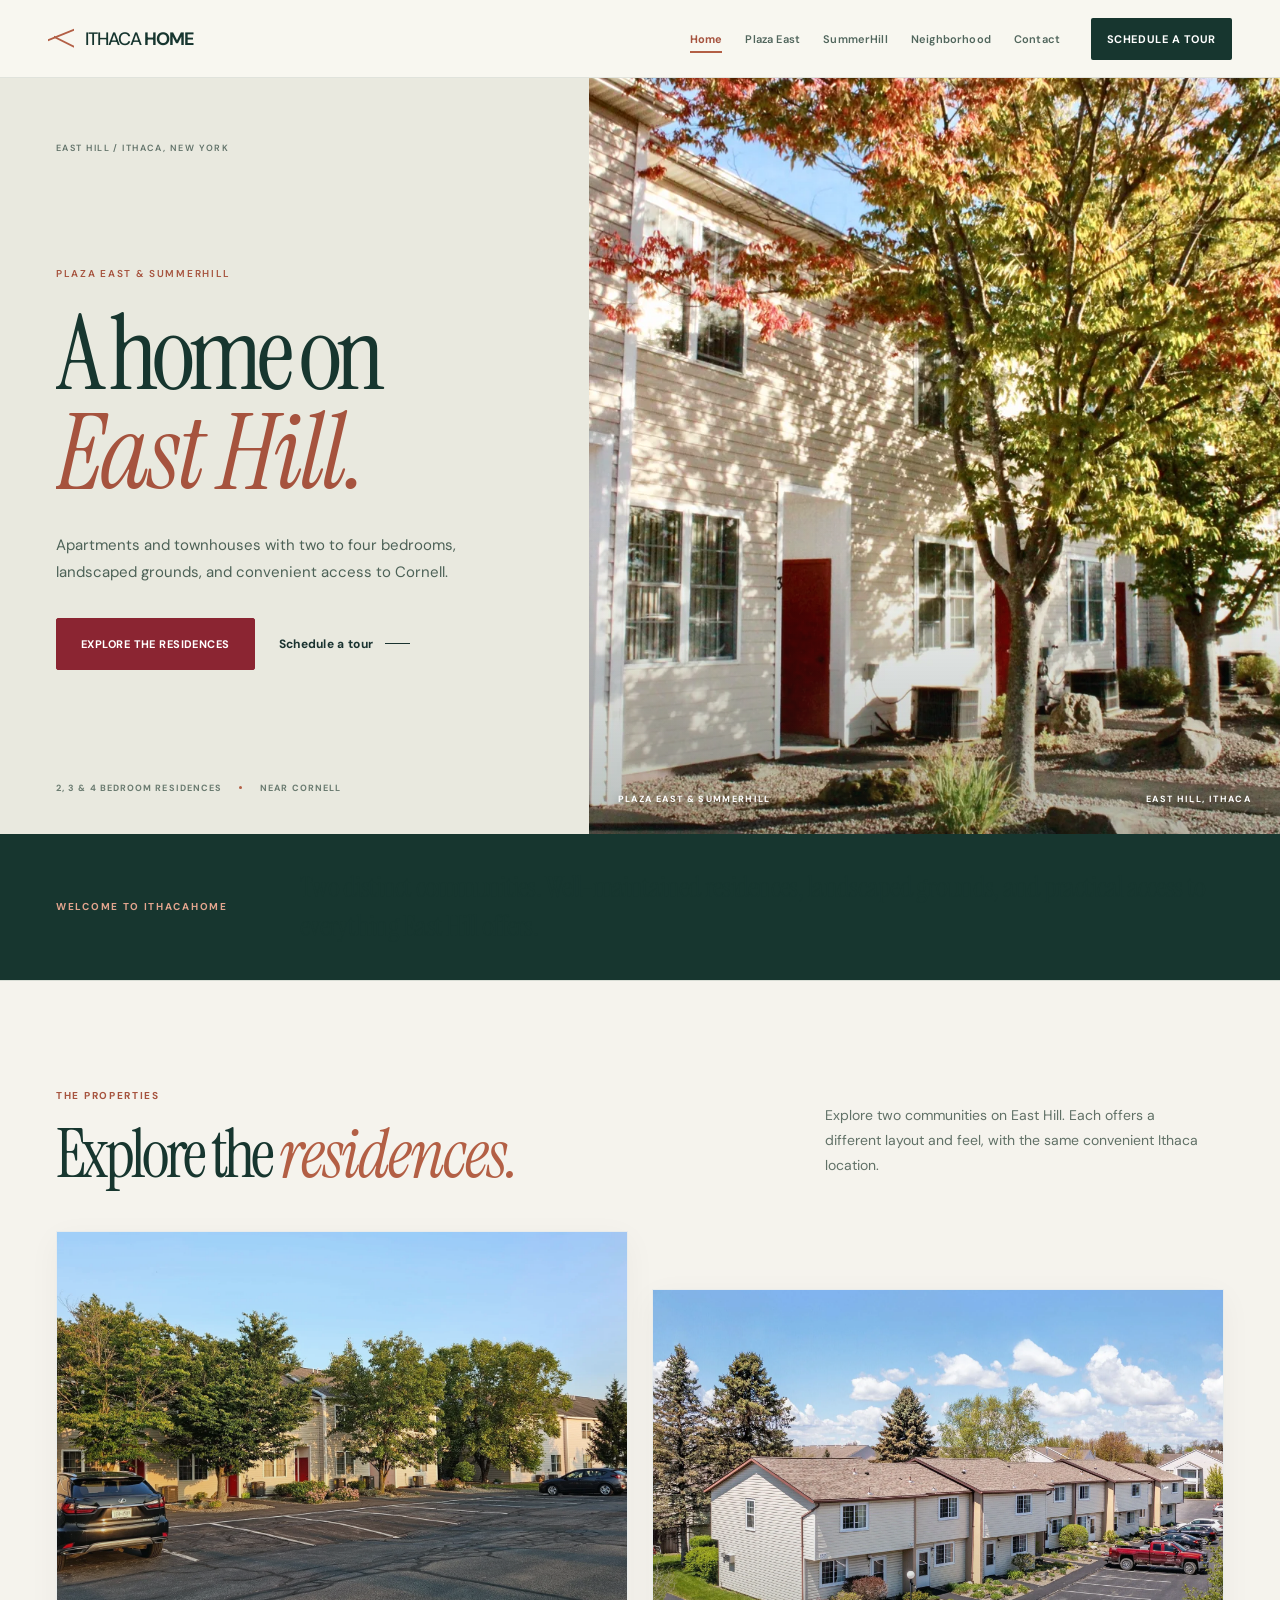
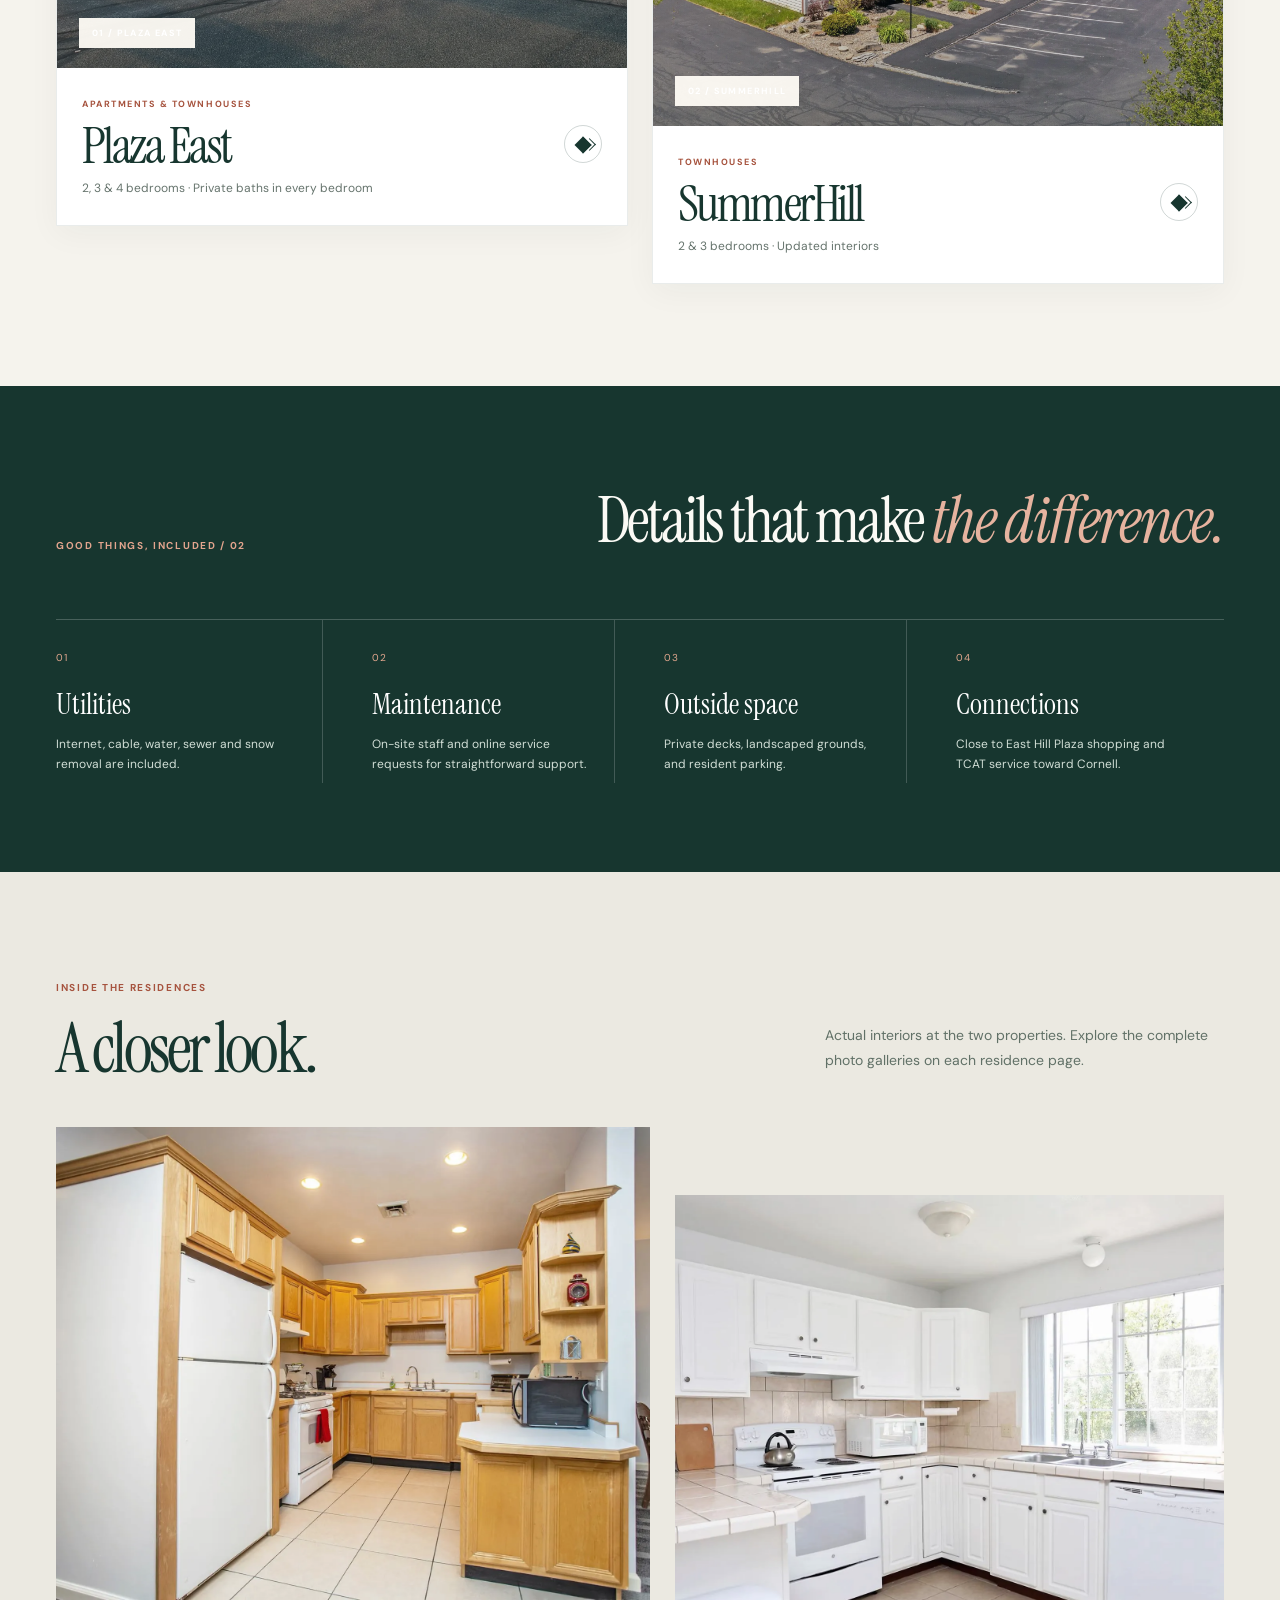
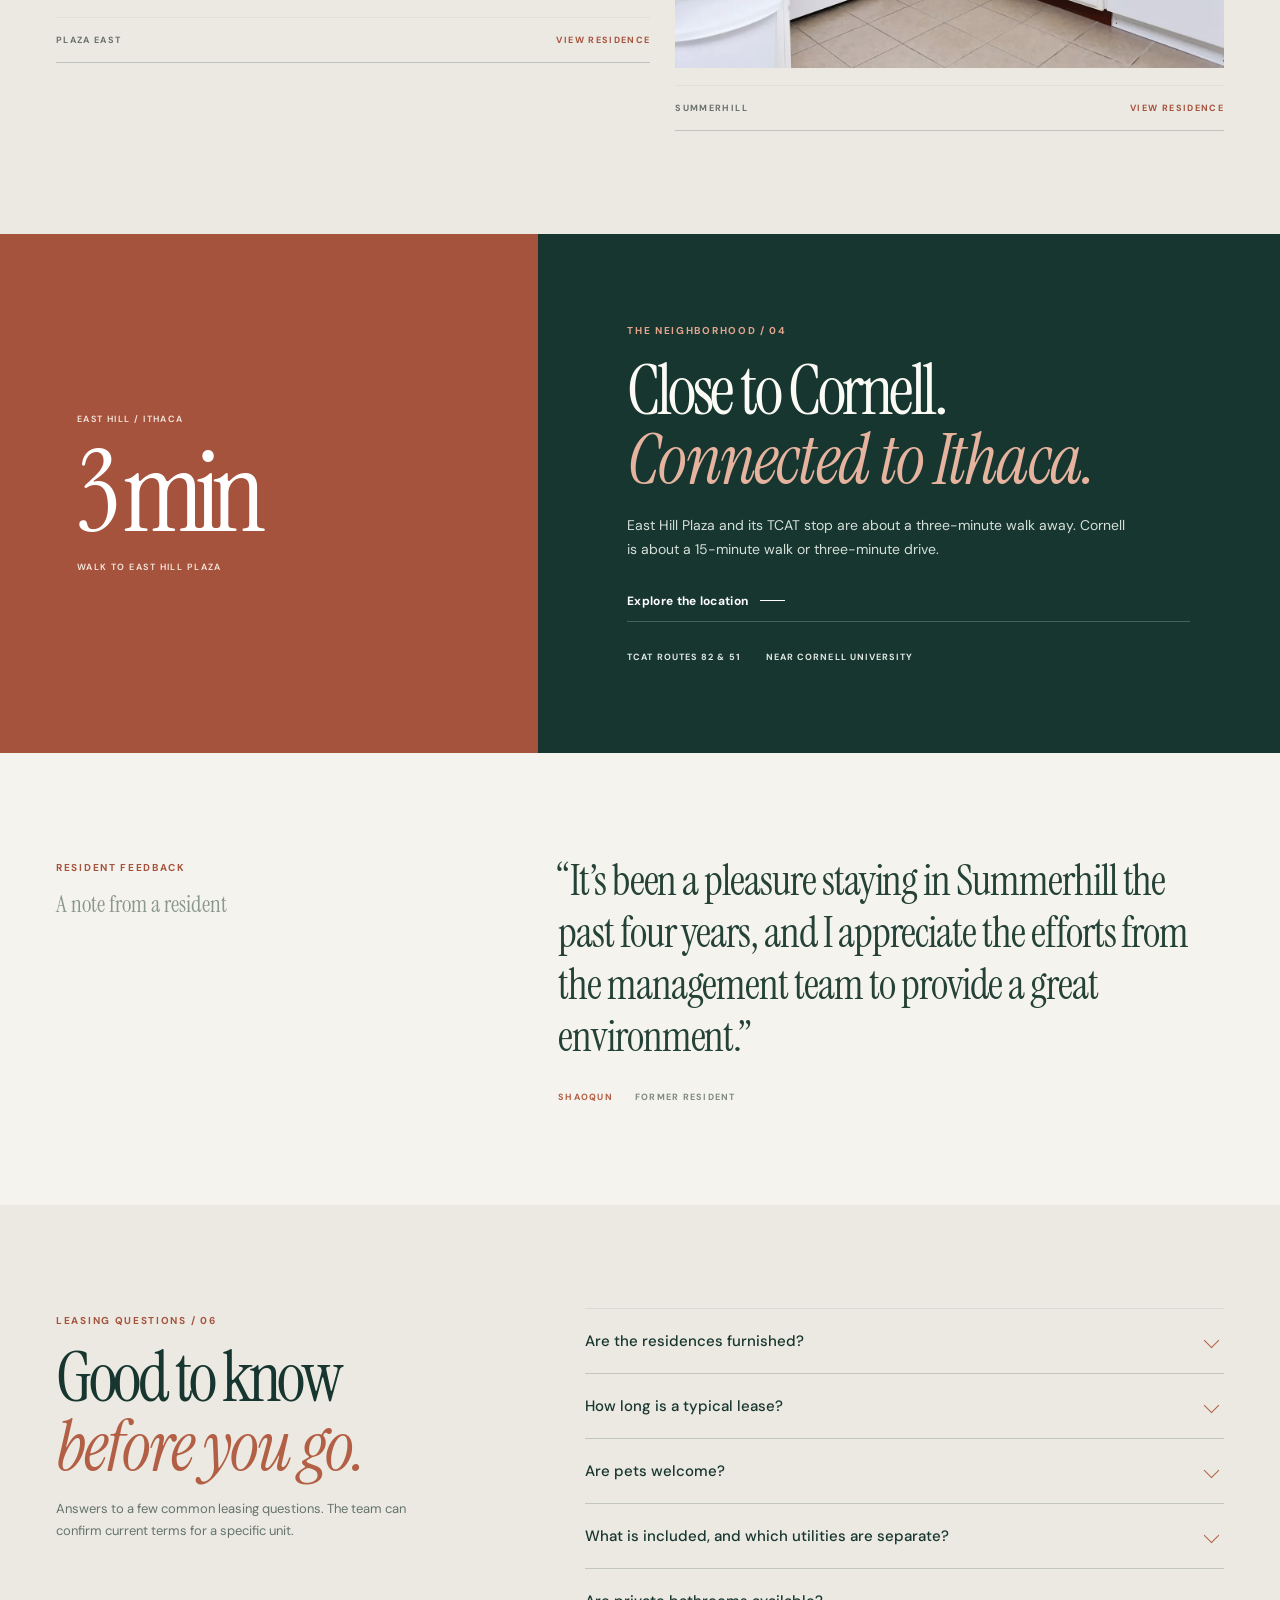
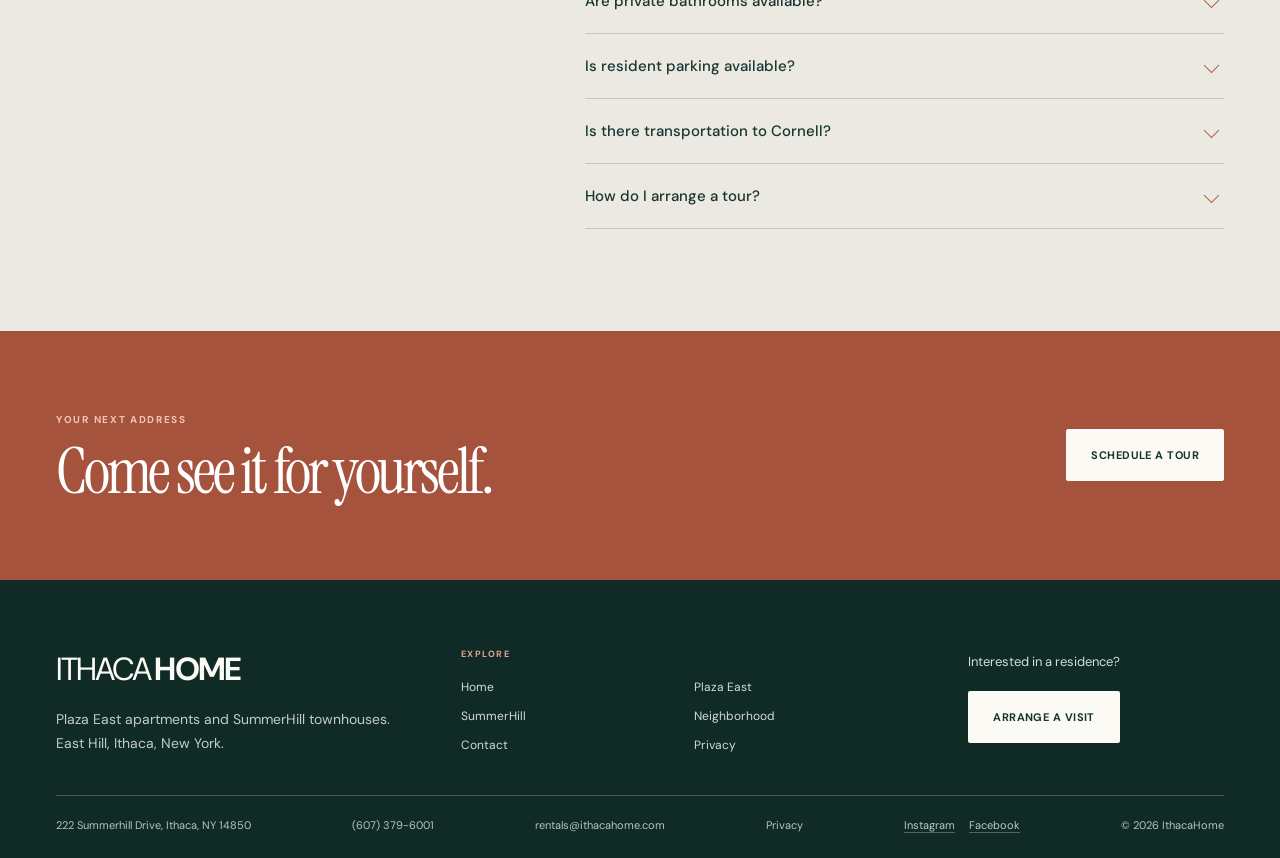
==== commit af00e77c: "Revamp site: new design system, full navigation, footer directory, social links, FAQ updates Co-auth" ====
--- a/index.html
+++ b/index.html
@@ -1,11 +1,11 @@
 <!DOCTYPE html>
-<html lang="en"><head><meta charset="utf-8"/><meta content="width=device-width, initial-scale=1" name="viewport"/><meta content="#f7f4ef" name="theme-color"/><meta content="Explore Plaza East apartments and SummerHill townhouses on East Hill in Ithaca, NY. Two- to four-bedroom homes, landscaped grounds and Cornell access." name="description"/><title>IthacaHome | Apartments &amp; Townhouses Near Cornell University</title><link href="https://www.ithacahome.com/" rel="canonical"/><meta content="website" property="og:type"/><meta content="IthacaHome | Apartments &amp; Townhouses Near Cornell University" property="og:title"/><meta content="Explore Plaza East apartments and SummerHill townhouses on East Hill in Ithaca, NY. Two- to four-bedroom homes, landscaped grounds and Cornell access." property="og:description"/><meta content="https://www.ithacahome.com/" property="og:url"/><meta content="https://www.ithacahome.com/assets/residences-autumn.webp" property="og:image"/><meta content="summary_large_image" name="twitter:card"/><link href="/assets/favicon.svg" rel="icon" type="image/svg+xml"/><link href="https://fonts.googleapis.com" rel="preconnect"/><link crossorigin="" href="https://fonts.gstatic.com" rel="preconnect"/><link href="https://fonts.googleapis.com/css2?family=DM+Sans:wght@400;500;600;700&amp;family=Manrope:wght@400;500;600;700&amp;family=Instrument+Serif:ital@0;1&amp;display=swap" rel="stylesheet"/><link href="/assets/site.css" rel="stylesheet"/><script defer="" src="/assets/site.js"></script><script type="application/ld+json">{"@context":"https://schema.org","@type":"ApartmentComplex","name":"IthacaHome \u2014 Plaza East and SummerHill","url":"https://www.ithacahome.com","description":"Apartments and townhouses on East Hill, near Cornell University.","telephone":"+1-607-379-6001","email":"rentals@ithacahome.com","address":{"@type":"PostalAddress","streetAddress":"222 Summerhill Drive","addressLocality":"Ithaca","addressRegion":"NY","postalCode":"14850","addressCountry":"US"}}</script><link as="image" href="/assets/residences-autumn.webp" rel="preload"/></head><body data-page="home"><a class="skip-link" href="#content">Skip to content</a><div aria-hidden="true" class="reading-progress"></div><header class="header" id="header"><div class="header-inner"><a aria-label="IthacaHome home" class="wordmark" href="/"><span aria-hidden="true" class="wordmark-roof"></span><span>ITHACA<span class="wordmark-home">HOME</span></span></a><nav aria-label="Main navigation" class="nav-desktop"><a href="/plaza-east.html">Plaza East</a><a href="/summerhill.html">SummerHill</a><a href="/neighborhood.html">Neighborhood</a></nav><a class="nav-action" href="/contact.html">Schedule a tour</a><button aria-controls="nav-mobile" aria-expanded="false" aria-label="Open navigation" class="nav-toggle" id="nav-toggle" type="button"><span></span><span></span></button></div><nav aria-label="Mobile navigation" class="nav-mobile" id="nav-mobile" inert=""><a href="/">Home</a><a href="/plaza-east.html">Plaza East</a><a href="/summerhill.html">SummerHill</a><a href="/neighborhood.html">Neighborhood</a><a class="mobile-book" href="/contact.html">Schedule a tour</a><div class="mobile-contact"><a href="tel:+16073796001">(607) 379-6001</a><a href="mailto:rentals@ithacahome.com">rentals@ithacahome.com</a></div></nav></header><main id="content">
+<html lang="en"><head><meta charset="utf-8"/><meta content="width=device-width, initial-scale=1" name="viewport"/><meta content="#f7f4ef" name="theme-color"/><meta content="Explore Plaza East apartments and SummerHill townhouses on East Hill in Ithaca, NY. Two- to four-bedroom homes, landscaped grounds and Cornell access." name="description"/><title>IthacaHome | Apartments &amp; Townhouses Near Cornell University</title><link href="https://www.ithacahome.com/" rel="canonical"/><meta content="website" property="og:type"/><meta content="IthacaHome | Apartments &amp; Townhouses Near Cornell University" property="og:title"/><meta content="Explore Plaza East apartments and SummerHill townhouses on East Hill in Ithaca, NY. Two- to four-bedroom homes, landscaped grounds and Cornell access." property="og:description"/><meta content="https://www.ithacahome.com/" property="og:url"/><meta content="https://www.ithacahome.com/assets/residences-autumn.webp" property="og:image"/><meta content="summary_large_image" name="twitter:card"/><link href="/assets/favicon.svg" rel="icon" type="image/svg+xml"/><link href="https://fonts.googleapis.com" rel="preconnect"/><link crossorigin="" href="https://fonts.gstatic.com" rel="preconnect"/><link href="https://fonts.googleapis.com/css2?family=DM+Sans:wght@400;500;600;700&amp;family=Manrope:wght@400;500;600;700&amp;family=Instrument+Serif:ital@0;1&amp;display=swap" rel="stylesheet"/><link href="/assets/site.css" rel="stylesheet"/><script defer="" src="/assets/site.js"></script><script type="application/ld+json">{"@context":"https://schema.org","@type":"ApartmentComplex","name":"IthacaHome \u2014 Plaza East and SummerHill","url":"https://www.ithacahome.com","description":"Apartments and townhouses on East Hill, near Cornell University.","telephone":"+1-607-379-6001","email":"rentals@ithacahome.com","address":{"@type":"PostalAddress","streetAddress":"222 Summerhill Drive","addressLocality":"Ithaca","addressRegion":"NY","postalCode":"14850","addressCountry":"US"}}</script><link as="image" href="/assets/residences-autumn.webp" rel="preload"/></head><body data-page="home"><a class="skip-link" href="#content">Skip to content</a><div aria-hidden="true" class="reading-progress"></div><header class="header" id="header"><div class="header-inner"><a aria-label="IthacaHome home" class="wordmark" href="/"><span aria-hidden="true" class="wordmark-roof"></span><span>ITHACA<span class="wordmark-home">HOME</span></span></a><nav aria-label="Main navigation" class="nav-desktop"><a href="/" aria-current="page">Home</a><a href="/plaza-east.html">Plaza East</a><a href="/summerhill.html">SummerHill</a><a href="/neighborhood.html">Neighborhood</a><a href="/contact.html">Contact</a></nav><a class="nav-action" href="/contact.html">Schedule a tour</a><button aria-controls="nav-mobile" aria-expanded="false" aria-label="Open navigation" class="nav-toggle" id="nav-toggle" type="button"><span></span><span></span></button></div><nav aria-label="Mobile navigation" class="nav-mobile" id="nav-mobile" inert=""><a href="/" aria-current="page">Home</a><a href="/plaza-east.html">Plaza East</a><a href="/summerhill.html">SummerHill</a><a href="/neighborhood.html">Neighborhood</a><a href="/contact.html">Contact</a><a class="mobile-book" href="/contact.html">Schedule a tour</a><div class="mobile-contact"><a href="tel:+16073796001">(607) 379-6001</a><a href="mailto:rentals@ithacahome.com">rentals@ithacahome.com</a><a href="/privacy.html">Privacy</a></div></nav></header><main id="content">
 <section aria-labelledby="hero-heading" class="hero hero-refined"><div class="hero-copy"><div class="hero-index animate-in">EAST HILL  /  ITHACA, NEW YORK</div><div class="hero-copy-main"><p class="hero-overline animate-in delay-a">PLAZA EAST &amp; SUMMERHILL</p><h1 class="hero-headline" id="hero-heading"><span class="line-mask"><span>A home on</span></span><span class="line-mask"><span><em>East Hill.</em></span></span></h1><p class="hero-lead animate-in delay-b">Apartments and townhouses with two to four bedrooms, landscaped grounds, and convenient access to Cornell.</p><div class="hero-buttons animate-in delay-c"><a class="button button-paper" href="#communities">Explore the residences</a><a class="quiet-link light" href="/contact.html">Schedule a tour <span aria-hidden="true" class="line-mark"></span></a></div></div><div class="hero-bottom animate-in delay-c"><span>2, 3 &amp; 4 BEDROOM RESIDENCES</span><span>NEAR CORNELL</span></div></div><div class="hero-picture image-curtain"><img alt="Tree-lined IthacaHome townhouse courtyard with white siding and warm autumn foliage" class="hero-photo" decoding="async" fetchpriority="high" height="1066" loading="eager" src="/assets/residences-autumn.webp" width="1600"/><div class="hero-picture-tag"><span>PLAZA EAST &amp; SUMMERHILL</span><span>EAST HILL, ITHACA</span></div></div></section>
 <section class="intro-strip"><div class="container intro-strip-inner"><span class="eyebrow">WELCOME TO ITHACAHOME</span><p>Two distinct communities. Well-maintained residences, landscaped grounds, and practical access to everything East Hill offers.</p></div></section>
 <section class="communities section" id="communities"><div class="container"><div class="section-heading reveal"><div><span class="eyebrow">THE PROPERTIES</span><h2>Explore the <em>residences.</em></h2></div><p>Explore two communities on East Hill. Each offers a different layout and feel, with the same convenient Ithaca location.</p></div><div class="community-layout"><a class="community-card community-plaza image-raise reveal" href="/plaza-east.html"><div class="community-media"><img alt="Plaza East apartments, white buildings framed by green trees" class="" decoding="async" height="1200" loading="lazy" src="/assets/plaza-east-exterior.webp" width="1600"/><span class="media-count">01 / PLAZA EAST</span></div><div class="community-label"><div><span class="eyebrow">APARTMENTS &amp; TOWNHOUSES</span><h3>Plaza East</h3><p>2, 3 &amp; 4 bedrooms · Private baths in every bedroom</p></div><span aria-hidden="true" class="subtle-arrow"></span></div></a><a class="community-card community-summer image-raise reveal" href="/summerhill.html"><div class="community-media"><img alt="SummerHill townhouse buildings and parking area in Ithaca" class="" decoding="async" height="1600" loading="lazy" src="/assets/summerhill-street.webp" width="2048"/><span class="media-count">02 / SUMMERHILL</span></div><div class="community-label"><div><span class="eyebrow">TOWNHOUSES</span><h3>SummerHill</h3><p>2 &amp; 3 bedrooms · Updated interiors</p></div><span aria-hidden="true" class="subtle-arrow"></span></div></a></div></div></section>
 <section aria-label="IthacaHome amenities" class="overview"><div class="container"><div class="overview-header reveal"><span class="eyebrow">GOOD THINGS, INCLUDED / 02</span><h2>Details that make <em>the difference.</em></h2></div><div class="overview-grid"><div class="overview-item reveal"><span class="overview-number">01</span><h3>Utilities</h3><p>Internet, cable, water, sewer and snow removal are included.</p></div><div class="overview-item reveal"><span class="overview-number">02</span><h3>Maintenance</h3><p>On-site staff and online service requests for straightforward support.</p></div><div class="overview-item reveal"><span class="overview-number">03</span><h3>Outside space</h3><p>Private decks, landscaped grounds, and resident parking.</p></div><div class="overview-item reveal"><span class="overview-number">04</span><h3>Connections</h3><p>Close to East Hill Plaza shopping and TCAT service toward Cornell.</p></div></div></div></section>
 <section class="interiors section"><div class="container"><div class="section-heading smaller reveal"><div><span class="eyebrow">INSIDE THE RESIDENCES</span><h2>A closer look.</h2></div><p>Actual interiors at the two properties. Explore the complete photo galleries on each residence page.</p></div><div class="interior-pair"><a class="interior-panel reveal" href="/plaza-east.html#gallery"><div class="interior-media image-raise"><img alt="Plaza East kitchen with warm wood cabinetry and white appliances" class="" decoding="async" height="1200" loading="lazy" src="/assets/plaza-bedroom.webp" width="1800"/></div><div class="interior-caption"><span>PLAZA EAST</span><span>VIEW RESIDENCE</span></div></a><a class="interior-panel reveal delay-b" href="/summerhill.html#gallery"><div class="interior-media image-raise"><img alt="SummerHill townhouse kitchen with white cabinets and a sunlit window" class="" decoding="async" height="1200" loading="lazy" src="/assets/summerhill-kitchen.webp" width="1800"/></div><div class="interior-caption"><span>SUMMERHILL</span><span>VIEW RESIDENCE</span></div></a></div></div></section>
-<section class="location-tease location-tease-refined"><div class="location-band"><span>EAST HILL / ITHACA</span><strong>1 mile</strong><span>FROM CORNELL MAIN CAMPUS (APPROX.)</span></div><div class="location-tease-copy reveal"><span class="eyebrow">THE NEIGHBORHOOD / 04</span><h2>Close to Cornell.<br/><em>Connected to Ithaca.</em></h2><p>A short walk to East Hill Plaza and nearby TCAT service, with Cornell University about one mile away.</p><a class="quiet-link" href="/neighborhood.html">Explore the location <span aria-hidden="true" class="line-mark"></span></a><div class="location-facts"><span>NEAR CORNELL UNIVERSITY</span><span>TCAT ACCESS</span></div></div></section>
+<section class="location-tease location-tease-refined"><div class="location-band"><span>EAST HILL / ITHACA</span><strong>3 min</strong><span>WALK TO EAST HILL PLAZA</span></div><div class="location-tease-copy reveal"><span class="eyebrow">THE NEIGHBORHOOD / 04</span><h2>Close to Cornell.<br/><em>Connected to Ithaca.</em></h2><p>East Hill Plaza and its TCAT stop are about a three-minute walk away. Cornell is about a 15-minute walk or three-minute drive.</p><a class="quiet-link" href="/neighborhood.html">Explore the location <span aria-hidden="true" class="line-mark"></span></a><div class="location-facts"><span>TCAT ROUTES 82 &amp; 51</span><span>NEAR CORNELL UNIVERSITY</span></div></div></section>
 <section class="testimonial section"><div class="container quote-grid"><div><span class="eyebrow">RESIDENT FEEDBACK</span><p class="quote-label">A note from a resident</p></div><div class="quote-content reveal"><blockquote>“It’s been a pleasure staying in Summerhill the past four years, and I appreciate the efforts from the management team to provide a great environment.”</blockquote><div class="quote-credit"><span>SHAOQUN</span><span>FORMER RESIDENT</span></div></div></div></section>
-<section class="faq-section section" id="faq"><div class="container faq-grid"><div class="reveal"><span class="eyebrow">LEASING QUESTIONS / 06</span><h2>Good to know<br/><em>before you go.</em></h2><p>Answers to a few common leasing questions. The team can confirm current terms for a specific unit.</p></div><div class="faq-list reveal"><details><summary>Are the residences furnished?</summary><p>The existing IthacaHome rental information lists the residences as unfurnished. Contact leasing about any exceptions.</p></details><details><summary>How long is a typical lease?</summary><p>Leases are generally for one year. Shorter terms may occasionally be possible; inquire directly.</p></details><details><summary>Are pets welcome?</summary><p>Yes. Pet limits, breed restrictions and additional fees may apply. Confirm the current pet policy before applying.</p></details><details><summary>Is there transportation to Cornell?</summary><p>TCAT bus service is available near East Hill Plaza. Check current routes and schedules at TCAT before planning a trip.</p></details><details><summary>How do I arrange a tour?</summary><p>Use the inquiry form or email <a href="mailto:rentals@ithacahome.com">rentals@ithacahome.com</a> to coordinate a visit.</p></details></div></div></section>
-<section class="bottom-call"><div class="container bottom-call-inner reveal"><div><span class="eyebrow">YOUR NEXT ADDRESS</span><h2>Come see it for yourself.</h2></div><a class="button button-paper" href="/contact.html">Schedule a tour</a></div></section></main><footer class="footer"><div class="container"><div class="footer-top"><div><a class="footer-brand" href="/">ITHACA<span>HOME</span></a><p>Plaza East apartments and SummerHill townhouses.<br/>East Hill, Ithaca, New York.</p></div><div class="footer-cta"><p>Interested in a residence?</p><a class="button button-cream" href="/contact.html">Arrange a visit</a></div></div><div class="footer-bottom"><span>222 Summerhill Drive, Ithaca, NY 14850</span><a href="tel:+16073796001">(607) 379-6001</a><a href="mailto:rentals@ithacahome.com">rentals@ithacahome.com</a><a href="/privacy.html">Privacy</a><span>© <span id="year">2026</span> IthacaHome</span></div></div></footer><dialog aria-label="Property image viewer" class="lightbox" id="lightbox"><div class="lightbox-top"><span id="lightbox-count">01 / 12</span><button aria-label="Close gallery" class="lightbox-close" type="button">Close</button></div><div class="lightbox-stage"><button aria-label="Previous photo" class="lightbox-prev" type="button">Previous</button><figure><img alt="" id="lightbox-img"/><figcaption id="lightbox-caption"></figcaption></figure><button aria-label="Next photo" class="lightbox-next" type="button">Next</button></div></dialog></body></html>+<section class="faq-section section" id="faq"><div class="container faq-grid"><div class="reveal"><span class="eyebrow">LEASING QUESTIONS / 06</span><h2>Good to know<br/><em>before you go.</em></h2><p>Answers to a few common leasing questions. The team can confirm current terms for a specific unit.</p></div><div class="faq-list reveal"><details><summary>Are the residences furnished?</summary><p>The supplied rental information lists the residences as unfurnished. Ask the leasing team whether any current exceptions apply.</p></details><details><summary>How long is a typical lease?</summary><p>Leases are generally for one year. Shorter terms may occasionally be possible; inquire directly.</p></details><details><summary>Are pets welcome?</summary><p>Cats and dogs are permitted subject to breed restrictions. The existing IthacaHome FAQ names pit bulls, Rottweilers and German shepherds among breeds not accepted, and sets a three-pet-per-unit maximum. It lists no added fee for the first pet and $25 per month for each additional pet. The supplied 2025?26 sheet also lists an extra $25 per month for pets over 50 pounds. Policies and fees can change; confirm the current rules with leasing. Contact the team about accommodation requests.</p></details><details><summary>What is included, and which utilities are separate?</summary><p>The supplied 2025?26 sheet lists internet, snow removal and in-unit washer/dryer at no extra charge, with water and sewer subject to a quarterly cap. Gas/electric usage and solid-waste charges are listed separately. These are historical terms, not a current quote; ask leasing to confirm today's inclusions and costs.</p></details><details><summary>Are private bathrooms available?</summary><p>Every Plaza East bedroom has an attached private bathroom. Some SummerHill layouts do as well; check with leasing about the specific floor plan.</p></details><details><summary>Is resident parking available?</summary><p>The supplied information lists free resident parking and optional garage rentals. Contact leasing for current garage availability and pricing.</p></details><details><summary>Is there transportation to Cornell?</summary><p>East Hill Plaza and its TCAT stop are about a three-minute walk away. Cornell is about a 15-minute walk or three-minute drive. Routes 82 and 51 serve the area; <a href="https://tcatbus.com/bus-schedules/" rel="noopener noreferrer" target="_blank">check current TCAT schedules</a>.</p></details><details><summary>How do I arrange a tour?</summary><p>Use the inquiry form or email <a href="mailto:rentals@ithacahome.com">rentals@ithacahome.com</a> to coordinate an in-person visit. <a href="https://www.apartments.com/plaza-east-summerhill-townhouses-ithaca-ny/przvhlr/" rel="noopener noreferrer" target="_blank">Virtual 3D tours</a> are also available.</p></details></div></div></section>
+<section class="bottom-call"><div class="container bottom-call-inner reveal"><div><span class="eyebrow">YOUR NEXT ADDRESS</span><h2>Come see it for yourself.</h2></div><a class="button button-paper" href="/contact.html">Schedule a tour</a></div></section></main><footer class="footer"><div class="container"><div class="footer-top"><div><a class="footer-brand" href="/">ITHACA<span>HOME</span></a><p>Plaza East apartments and SummerHill townhouses.<br/>East Hill, Ithaca, New York.</p></div><nav aria-label="Footer navigation" class="footer-nav"><span>EXPLORE</span><div><a href="/">Home</a><a href="/plaza-east.html">Plaza East</a><a href="/summerhill.html">SummerHill</a><a href="/neighborhood.html">Neighborhood</a><a href="/contact.html">Contact</a><a href="/privacy.html">Privacy</a></div></nav><div class="footer-cta"><p>Interested in a residence?</p><a class="button button-cream" href="/contact.html">Arrange a visit</a></div></div><div class="footer-bottom"><span>222 Summerhill Drive, Ithaca, NY 14850</span><a href="tel:+16073796001">(607) 379-6001</a><a href="mailto:rentals@ithacahome.com">rentals@ithacahome.com</a><a href="/privacy.html">Privacy</a><div class="footer-social" aria-label="Follow IthacaHome"><a href="https://www.instagram.com/ithacahomeny/" rel="noopener noreferrer" target="_blank">Instagram</a><a href="https://www.facebook.com/profile.php?id=61592656851045" rel="noopener noreferrer" target="_blank">Facebook</a></div><span>© <span id="year">2026</span> IthacaHome</span></div></div></footer><dialog aria-label="Property image viewer" class="lightbox" id="lightbox"><div class="lightbox-top"><span id="lightbox-count">01 / 12</span><button aria-label="Close gallery" class="lightbox-close" type="button">Close</button></div><div class="lightbox-stage"><button aria-label="Previous photo" class="lightbox-prev" type="button">Previous</button><figure><img alt="" id="lightbox-img"/><figcaption id="lightbox-caption"></figcaption></figure><button aria-label="Next photo" class="lightbox-next" type="button">Next</button></div></dialog></body></html>
--- a/assets/site.css
+++ b/assets/site.css
@@ -197,3 +197,338 @@
  .detail-title h1{font-size:68px}
 }
 @media(prefers-reduced-motion:reduce){.hero-refined .hero-photo{animation:none!important;transform:none!important}.reveal.visible{animation:none!important}}
+
+/* V12: a consistent, image-led system across the home, property and contact pages. */
+:root{--ink:#17362f;--ink2:#294c42;--text:#344b43;--muted:#718078;--cream:#f2f0e9;--ivory:#fbfaf5;--sand:#e8e4d9;--line:#d8ddd5;--red:#b35f45;--red2:#c77558;--night:#17362f;--ease:cubic-bezier(.2,.75,.25,1)}
+body{background:#f5f3ed;color:var(--ink)}
+.container{width:min(1320px,calc(100% - 112px))}
+.section{padding-block:clamp(76px,8vw,118px)}
+.eyebrow{color:#a6533e;letter-spacing:.17em}
+.button{border-radius:2px;letter-spacing:.04em;text-transform:uppercase;font-size:11px}
+.button-dark{background:#17362f}
+.button-dark:hover{background:#a6533e}
+.button-paper{background:#a6533e;border-color:#a6533e;color:#fff}
+.button-paper:hover{background:#17362f;border-color:#17362f}
+.button-outline{border-color:#17362f;border-radius:2px}
+.quiet-link{font-size:12px;letter-spacing:.025em}
+/* Calm, high-contrast global navigation with a real full-screen phone menu. */
+.header{height:78px;background:rgba(248,247,241,.94);border-bottom:1px solid #183c321a;backdrop-filter:blur(18px);z-index:100}
+.header.is-condensed{height:68px;box-shadow:0 8px 28px #183c3212}
+.header-inner{width:min(1400px,calc(100% - 96px));gap:34px}
+.wordmark{font-size:18px;letter-spacing:-.055em}
+.wordmark-roof{border-color:#b35f45}
+.wordmark-roof:after{background:#b35f45}
+.nav-desktop{gap:clamp(20px,3vw,42px)}
+.nav-desktop a{font-size:12px;letter-spacing:.02em;color:#51665c}
+.nav-desktop a:after{bottom:23px;height:2px;background:#b35f45}
+.nav-desktop a:hover,.nav-desktop a[aria-current="page"]{color:#a6533e}
+.nav-action{padding:14px 20px;background:#17362f;border-radius:2px;font-size:11px;letter-spacing:.05em;text-transform:uppercase}
+.nav-action:hover{background:#a6533e}
+.nav-toggle{border:1px solid #17362f30;border-radius:50%;width:46px;height:46px;flex:none}
+.nav-toggle span{background:#17362f}
+.nav-mobile{display:none}
+/* The homepage opens with a quiet material palette and a dramatic property image. */
+.hero-refined{grid-template-columns:minmax(0,46%) minmax(0,54%);min-height:min(790px,84svh);background:#e9e9df}
+.hero-refined .hero-copy{background:#e9e9df;padding:clamp(38px,5vw,72px) clamp(34px,5.1vw,76px) 40px max(56px,calc((100vw - 1320px)/2));gap:24px}
+.hero-refined .hero-index{color:#62736a;font-size:9px;letter-spacing:.16em}
+.hero-refined .hero-copy-main{padding:12px 0}
+.hero-refined .hero-overline{color:#a6533e;font-size:10px;letter-spacing:.17em}
+.hero-refined .hero-headline{font-size:clamp(78px,8.2vw,132px);line-height:.87;letter-spacing:-.06em;color:#17362f;margin-top:24px}
+.hero-refined .hero-headline em{color:#a6533e}
+.hero-refined .hero-lead{max-width:400px;color:#4d6257;font-size:15px;line-height:1.8;margin-top:29px}
+.hero-refined .hero-buttons{gap:24px;margin-top:32px}
+.hero-refined .hero-bottom{color:#6a7b70;font-size:9px;letter-spacing:.12em}
+.hero-refined .hero-bottom span+span:before{background:#b35f45}
+.hero-refined .hero-picture{min-height:590px;background:#9ea998}
+.hero-refined .hero-picture>img{object-position:53% 50%;filter:saturate(.9) contrast(1.035)}
+.hero-refined .hero-picture:before{background:linear-gradient(0deg,#112a254d,transparent 42%)}
+.hero-refined .hero-picture-tag{font-size:9px;letter-spacing:.15em}
+.intro-strip{background:#17362f;color:#fbfaf5}
+.intro-strip-inner{grid-template-columns:180px 1fr;gap:clamp(28px,5vw,70px);padding-block:34px}
+.intro-strip .eyebrow{color:#e3a58e}
+.intro-strip-inner p{max-width:920px;font-size:clamp(21px,2.25vw,31px);line-height:1.35;letter-spacing:-.025em}
+/* Property cards feel like an editorial spread, with the photo doing the work. */
+.communities{background:#f5f3ed}
+.section-heading{align-items:end;gap:60px;margin-bottom:44px}
+.section-heading h2{font-size:clamp(50px,5.2vw,78px);letter-spacing:-.055em;line-height:.98}
+.section-heading>p{max-width:385px;color:#617167;font-size:14px;line-height:1.8}
+.community-layout{grid-template-columns:1fr 1fr;gap:24px;align-items:start}
+.community-summer{margin-top:58px}
+.community-card{background:#fff;border:1px solid #183c3218;box-shadow:0 8px 30px #17362f0b;transition:transform .5s var(--ease),box-shadow .5s var(--ease)}
+.community-card:hover{transform:translateY(-7px);box-shadow:0 20px 45px #17362f18}
+.community-media{height:clamp(290px,34vw,470px);background:#d8ded5}
+.community-media:after{content:"";position:absolute;inset:45% 0 0;background:linear-gradient(transparent,#142b2555);pointer-events:none}
+.community-media img{transition:transform .9s var(--ease),filter .6s;filter:saturate(.88)}
+.community-card:hover .community-media img{transform:scale(1.04);filter:saturate(1)}
+.community-media .media-count{z-index:2;left:22px;bottom:20px;color:#fff;font-size:9px;letter-spacing:.15em}
+.community-card .community-label{padding:23px 25px 27px;align-items:center}
+.community-label .eyebrow{font-size:9px}
+.community-label h3{font-size:clamp(39px,4vw,57px);letter-spacing:-.05em;margin-top:8px}
+.community-label p{font-size:12px;color:#66746d;margin-top:8px;line-height:1.6}
+.subtle-arrow{width:38px;height:38px;border:1px solid #17362f32;border-radius:50%;flex:none;position:relative;transition:background .3s,border-color .3s,transform .3s}
+.subtle-arrow:before{content:"";position:absolute;width:11px;height:11px;border-top:1px solid currentColor;border-right:1px solid currentColor;transform:rotate(45deg);left:12px;top:13px}
+.community-card:hover .subtle-arrow{background:#17362f;color:#fff;border-color:#17362f;transform:translateX(3px)}
+/* Strong amenity band and generous interior photography. */
+.overview{background:#17362f;color:#fbfaf5;padding-block:clamp(68px,7vw,98px)}
+.overview-header{display:flex;align-items:end;justify-content:space-between;gap:30px;margin-bottom:42px}
+.overview-header .eyebrow{color:#e3a58e}
+.overview-header h2{font-size:clamp(43px,5vw,72px);letter-spacing:-.05em;line-height:1;margin-top:13px}
+.overview-header h2 em{color:#e6b39f}
+.overview-grid{grid-template-columns:repeat(4,minmax(0,1fr));border-top:1px solid #ffffff35}
+.overview-item{padding:25px 24px 8px 0;border-right:1px solid #ffffff30}
+.overview-item+.overview-item{padding-left:24px}
+.overview-item:last-child{border:0}
+.overview-number{color:#e4a88f;font-size:10px;letter-spacing:.14em}
+.overview-item h3{font:400 29px/1.1 var(--display);color:#fff;margin-top:23px}
+.overview-item p{font-size:12px;line-height:1.7;color:#d1ded6;margin-top:13px;max-width:230px}
+.interiors{background:#ebe9e1}
+.interior-pair{grid-template-columns:1.04fr .96fr;gap:25px;align-items:start}
+.interior-panel:nth-child(2){margin-top:68px}
+.interior-media{height:clamp(280px,37vw,490px);background:#d6d8cf}
+.interior-media img{filter:saturate(.9);transition:transform .8s var(--ease)}
+.interior-caption{padding:16px 0;border-bottom:1px solid #17362f35}
+.interior-caption span{font-size:9px;letter-spacing:.15em}
+.interior-caption span:last-child{color:#a6533e}
+/* Make the location feature informative, not just decorative. */
+.location-tease-refined{grid-template-columns:42% 58%;background:#17362f}
+.location-tease-refined .location-band{padding:clamp(36px,6vw,82px);background:#a6533e}
+.location-band span{color:#f7e9de;font-size:9px;letter-spacing:.16em}
+.location-band strong{font-size:clamp(72px,9vw,132px);letter-spacing:-.075em}
+.location-tease-refined .location-tease-copy{padding:clamp(42px,7vw,96px);color:#fbfaf5}
+.location-tease-refined .location-tease-copy .eyebrow{color:#e3a58e}
+.location-tease-refined .location-tease-copy h2{font-size:clamp(43px,5.4vw,76px);line-height:1;letter-spacing:-.05em;margin-top:18px}
+.location-tease-refined .location-tease-copy h2 em{color:#e6b39f}
+.location-tease-refined .location-tease-copy p{max-width:500px;color:#d4dfd8;font-size:14px;margin-top:20px}
+.location-tease-refined .location-tease-copy .quiet-link{color:#fff}
+.location-facts{border-top:1px solid #ffffff36}
+.location-facts span{color:#e0e7e2;font-size:9px;letter-spacing:.12em}
+.testimonial{background:#f5f3ed}
+.quote-grid{grid-template-columns:.75fr 1.25fr;gap:clamp(35px,8vw,120px)}
+.quote-label{font:400 23px/1.2 var(--display);color:#8a978d;margin-top:15px}
+.quote-content blockquote{font:400 clamp(29px,3.3vw,46px)/1.23 var(--display);letter-spacing:-.025em;color:#254238}
+.quote-credit{margin-top:28px}
+.quote-credit span{font-size:9px;letter-spacing:.14em}
+.faq-section{background:#ebe9e1}
+.faq-grid{grid-template-columns:.8fr 1.2fr;gap:clamp(35px,8vw,120px)}
+.faq-grid h2{font-size:clamp(44px,5vw,70px);letter-spacing:-.05em;line-height:1;margin-top:14px}
+.faq-grid>div:first-child>p{max-width:360px;color:#64746b;font-size:13px;margin-top:17px}
+.faq-list details{border-color:#17362f30}
+.faq-list summary{font-size:15px;color:#17362f}
+.faq-list details p{font-size:13px;color:#617168}
+.bottom-call{background:#a6533e;padding-block:clamp(46px,6vw,76px);color:#fff}
+.bottom-call .eyebrow{color:#f1c7b4}
+.bottom-call h2{font-size:clamp(38px,5vw,65px);letter-spacing:-.05em}
+.bottom-call .button-paper{background:#fbfaf5;color:#17362f;border-color:#fbfaf5}
+/* Detail, neighborhood and contact pages inherit the same editorial rhythm. */
+.detail-hero{padding-block:36px 50px;background:#ebe9e1}
+.detail-hero-grid{gap:clamp(30px,5vw,75px);align-items:center}
+.breadcrumbs{color:#78867d}
+.detail-title h1{font-size:clamp(76px,9vw,132px);line-height:.84;letter-spacing:-.065em}
+.detail-title h1 em{color:#a6533e}
+.detail-title>p{max-width:450px;color:#54695e;font-size:14px;margin-top:23px}
+.detail-cta{gap:20px;margin-top:26px}
+.detail-hero-photo{height:clamp(390px,48vw,650px);min-height:0;background:#d4d9ce}
+.detail-hero-photo img{filter:saturate(.9)}
+.detail-photo-label{background:#17362f;color:#fff;padding:11px 14px;font-size:9px;letter-spacing:.14em}
+.facts-bar{background:#17362f;color:#fff}
+.facts-grid{grid-template-columns:repeat(4,1fr);padding-block:24px}
+.facts-grid>div{border-color:#ffffff35}
+.facts-grid span{color:#e3a58e;font-size:9px}
+.facts-grid strong{font-size:14px;line-height:1.4}
+.property-intro{background:#f5f3ed}
+.property-intro h2{font-size:clamp(43px,5vw,69px);line-height:1;letter-spacing:-.05em}
+.property-intro p{max-width:550px;color:#596d62;font-size:14px}
+.double-media{gap:24px;align-items:start}
+.double-media figure:nth-child(2){margin-top:62px}
+.double-media figure{background:#e0e2d8}
+.double-media img{filter:saturate(.91)}
+.gallery{background:#ebe9e1}
+.gallery-grid{gap:13px}
+.gallery-grid img{transition:transform .7s var(--ease),filter .4s;filter:saturate(.9)}
+.gallery-grid .gallery-item:hover img{transform:scale(1.04);filter:saturate(1)}
+.neighborhood-hero{background:#e9e9df}
+.neighborhood-hero-grid{gap:clamp(35px,7vw,95px)}
+.neighborhood-hero h1,.contact-heading h1{font-size:clamp(54px,7vw,92px);line-height:.96;letter-spacing:-.055em;color:#17362f}
+.neighborhood-hero p,.contact-heading>p{color:#586c62}
+.neighborhood-main-image{height:clamp(340px,43vw,570px)}
+.proximity-grid article{background:#ebe9e1;border:1px solid #17362f1c;padding:25px}
+.proximity-grid article>span{color:#a6533e}
+.proximity-grid article h3{font:400 28px/1.1 var(--display);margin-top:20px}
+.proximity-grid article p{font-size:13px;color:#627269;margin-top:10px}
+.directions-panel{background:#17362f}
+.directions-layout h2{font-size:clamp(43px,5vw,69px);letter-spacing:-.05em}
+.directions-layout p{color:#d4dfd8}
+.direction-meta{border-color:#ffffff30}
+.direction-meta>div{border-color:#ffffff30}
+.direction-meta strong{color:#e3a58e}
+.direction-meta span{color:#d4dfd8}
+.contact-main{background:#e9e9df;padding-block:clamp(55px,8vw,110px)}
+.contact-grid{gap:clamp(35px,7vw,100px)}
+.contact-heading h1{max-width:560px}
+.contact-direct>div{border-color:#17362f2a}
+.contact-direct span{color:#a6533e}
+.form-shell{background:#fbfaf5;border:1px solid #17362f18;box-shadow:0 18px 48px #17362f0d;padding:clamp(24px,4vw,44px)}
+.form-top{color:#a6533e;border-color:#17362f25}
+.form-shell input,.form-shell textarea,.form-shell select{border-color:#c7cec4;background:#fff}
+.form-shell input:focus,.form-shell textarea:focus,.form-shell select:focus{border-color:#a6533e;outline:none;box-shadow:0 0 0 3px #a6533e18}
+.contact-bottom{background:#17362f;color:#fff}
+.contact-bottom h2{font-size:clamp(36px,4vw,55px);letter-spacing:-.04em}
+.contact-bottom p{color:#d4dfd8}
+.footer{background:#102a25;padding-top:68px}
+.footer-brand{letter-spacing:-.06em}
+.footer-top{border-color:#ffffff2b}
+.footer-cta p{color:#d4dfd8}
+.footer-bottom{color:#bdcbc2}
+.footer-bottom a:hover{color:#e3a58e}
+.footer-social{display:flex;align-items:center;gap:14px}
+.footer-social a{color:#bdcbc2;text-decoration:underline;text-decoration-color:#ffffff45;text-underline-offset:3px}
+.footer-social a:hover{color:#e3a58e;text-decoration-color:currentColor}
+@media(max-width:900px){
+ .header-inner{width:calc(100% - 56px);gap:14px}
+ .nav-desktop,.header-inner>.nav-action{display:none}
+ .nav-toggle{display:flex;margin-left:auto}
+ .nav-mobile{position:absolute;top:100%;left:0;right:0;display:flex;visibility:hidden;pointer-events:none;flex-direction:column;gap:0;padding:24px max(28px,calc((100vw - 680px)/2)) 32px;background:#17362f;color:#fbfaf5;box-shadow:0 18px 30px #102a2530;transform:translateY(-8px);opacity:0;transition:opacity .22s,transform .22s,visibility .22s;max-height:calc(100svh - 68px);overflow:auto}
+ .nav-mobile.is-open{visibility:visible;pointer-events:auto;opacity:1;transform:none}
+ .nav-mobile>a{padding:17px 0;border-bottom:1px solid #ffffff2b;font:400 32px/1.1 var(--display)}
+ .nav-mobile>a[aria-current="page"]{color:#edb39d}
+ .nav-mobile .mobile-book{font:700 11px/1.2 var(--font);letter-spacing:.08em;text-transform:uppercase;background:#a6533e;border:0;padding:17px 20px;margin-top:22px;text-align:center}
+ .nav-mobile .mobile-contact{display:flex;flex-wrap:wrap;gap:12px 24px;margin-top:24px;font-size:12px;color:#d4dfd8}
+ .hero-refined{grid-template-columns:1fr;display:flex;flex-direction:column;min-height:0}
+ .hero-refined .hero-picture{order:0;height:clamp(370px,54vw,560px);min-height:0}
+ .hero-refined .hero-copy{order:1;padding:40px clamp(32px,7vw,80px);min-height:390px}
+ .hero-refined .hero-headline{font-size:clamp(76px,10vw,112px)}
+ .hero-refined .hero-copy-main{padding:0}
+ .community-summer{margin-top:35px}
+ .overview-grid{grid-template-columns:repeat(2,1fr)}
+ .overview-item:nth-child(2){border-right:0}
+ .overview-item:nth-child(n+3){border-top:1px solid #ffffff30;padding-top:24px}
+ .location-tease-refined{grid-template-columns:38% 62%}
+ .location-tease-refined .location-band{padding:38px}
+ .location-tease-refined .location-tease-copy{padding:48px}
+}
+@media(max-width:700px){
+ .container{width:calc(100% - 40px)}
+ .header{height:68px}
+ .header.is-condensed{height:62px}
+ .header-inner{width:calc(100% - 32px)}
+ .nav-mobile{padding-inline:25px}
+ .hero-refined .hero-picture{height:clamp(290px,75vw,430px)}
+ .hero-refined .hero-picture>img{object-position:53% 48%;animation:none}
+ .hero-refined .hero-picture-tag{left:18px;right:18px;bottom:18px;font-size:8px}
+ .hero-refined .hero-copy{min-height:0;padding:31px 22px 34px;gap:18px}
+ .hero-refined .hero-headline{font-size:clamp(64px,15vw,94px);line-height:.91;margin-top:16px}
+ .hero-refined .hero-lead{font-size:14px;line-height:1.7;margin-top:20px}
+ .hero-refined .hero-buttons{gap:15px;margin-top:23px}
+ .hero-refined .hero-bottom{font-size:8px;flex-wrap:wrap;row-gap:7px}
+ .intro-strip-inner{display:block;padding-block:25px}
+ .intro-strip-inner p{font-size:22px;margin-top:10px}
+ .section{padding-block:64px}
+ .section-heading{display:block;margin-bottom:28px}
+ .section-heading h2{font-size:clamp(47px,12vw,66px)}
+ .section-heading>p{font-size:13px;margin-top:14px}
+ .community-layout{grid-template-columns:1fr;gap:18px}
+ .community-summer{margin-top:0}
+ .community-media{height:clamp(265px,72vw,390px)}
+ .community-card .community-label{padding:20px}
+ .community-label h3{font-size:43px}
+ .overview{padding-block:60px}
+ .overview-header{display:block;margin-bottom:25px}
+ .overview-header h2{font-size:48px}
+ .overview-grid{grid-template-columns:1fr 1fr}
+ .overview-item{padding:18px 14px 18px 0}
+ .overview-item+.overview-item{padding-left:14px}
+ .overview-item h3{font-size:26px;margin-top:17px}
+ .overview-item p{font-size:11px}
+ .overview-item:nth-child(n+3){padding-top:20px}
+ .interior-pair{grid-template-columns:1fr;gap:26px}
+ .interior-panel:nth-child(2){margin-top:0}
+ .interior-media{height:clamp(260px,69vw,390px)}
+ .location-tease-refined{display:flex;flex-direction:column}
+ .location-tease-refined .location-band{padding:33px 25px;gap:10px}
+ .location-band strong{font-size:82px}
+ .location-tease-refined .location-tease-copy{padding:37px 25px 44px}
+ .location-tease-refined .location-tease-copy h2{font-size:clamp(44px,11vw,60px)}
+ .location-tease-refined .location-tease-copy p{font-size:13px}
+ .location-facts{gap:12px}
+ .location-facts span{font-size:8px}
+ .testimonial{padding-block:55px}
+ .quote-grid,.faq-grid{grid-template-columns:1fr;gap:22px}
+ .quote-content blockquote{font-size:clamp(30px,8vw,42px)}
+ .faq-grid h2{font-size:55px}
+ .bottom-call{padding-block:44px}
+ .bottom-call-inner{gap:20px}
+ .detail-hero{padding-block:24px 30px}
+ .detail-hero-grid{grid-template-columns:1fr;gap:23px}
+ .detail-title h1{font-size:clamp(68px,17vw,94px)}
+ .detail-hero-photo{height:clamp(295px,74vw,440px)}
+ .facts-grid{grid-template-columns:1fr 1fr;gap:0}
+ .facts-grid>div{padding:15px 12px 15px 0}
+ .facts-grid>div:nth-child(2){border-right:0}
+ .facts-grid>div:nth-child(n+3){border-top:1px solid #ffffff30}
+ .property-intro{padding-block:55px}
+ .property-intro-grid{grid-template-columns:1fr;gap:18px}
+ .property-intro h2{font-size:52px}
+ .double-media{grid-template-columns:1fr;gap:18px}
+ .double-media figure:nth-child(2){margin-top:0}
+ .gallery-grid{gap:8px}
+ .neighborhood-hero-grid{grid-template-columns:1fr;gap:25px}
+ .neighborhood-hero h1,.contact-heading h1{font-size:clamp(54px,13vw,78px)}
+ .neighborhood-main-image{height:clamp(290px,75vw,430px)}
+ .proximity-grid{grid-template-columns:1fr 1fr;gap:10px}
+ .proximity-grid article{padding:18px}
+ .proximity-grid article h3{font-size:25px;margin-top:14px}
+ .directions-layout{grid-template-columns:1fr;gap:28px}
+ .direction-meta{grid-template-columns:1fr}
+ .contact-grid{grid-template-columns:1fr;gap:30px}
+ .form-shell{padding:23px 19px}
+ .form-row{grid-template-columns:1fr;gap:0}
+ .contact-bottom-grid{grid-template-columns:1fr;gap:14px}
+ .footer{padding-top:48px}
+ .footer-top{gap:26px}
+ .footer-bottom{display:grid;grid-template-columns:1fr 1fr;gap:14px}
+}
+@media(max-width:390px){
+ .container{width:calc(100% - 32px)}
+ .hero-refined .hero-copy{padding-inline:18px}
+ .hero-refined .hero-headline{font-size:59px}
+ .hero-refined .hero-buttons .button{font-size:10px;padding-inline:13px}
+ .community-label h3{font-size:39px}
+ .overview-item p{font-size:10px}
+ .footer-bottom{grid-template-columns:1fr}
+}
+@media(prefers-reduced-motion:reduce){
+ html{scroll-behavior:auto}
+ *,*::before,*::after{animation-duration:.01ms!important;animation-iteration-count:1!important;scroll-behavior:auto!important;transition-duration:.01ms!important}
+ .hero-refined .hero-photo{transform:none!important}
+}
+
+/* Navigation is explicit and complete on desktop, mobile and in the footer. */
+.header-inner{gap:clamp(16px,2.4vw,34px)}
+.nav-desktop{gap:clamp(15px,1.8vw,26px)}
+.nav-desktop a{font-size:11px;letter-spacing:.015em}
+.nav-desktop a[aria-current="page"]{font-weight:700}
+.header-inner>.nav-action{padding-inline:16px}
+.footer-top{display:grid;grid-template-columns:minmax(190px,1fr) minmax(310px,1.3fr) minmax(170px,.75fr);align-items:start;gap:clamp(24px,5vw,72px)}
+.footer-nav>span{display:block;color:#e3a58e;font-size:9px;font-weight:700;letter-spacing:.16em;margin-bottom:19px}
+.footer-nav>div{display:grid;grid-template-columns:repeat(2,minmax(100px,1fr));gap:13px 22px}
+.footer-nav a{width:max-content;max-width:100%;font-size:12px;color:#d1ddd5;transition:color .2s}
+.footer-nav a:hover{color:#e3a58e;text-decoration:underline;text-underline-offset:4px}
+.footer-cta{align-self:start;padding-top:3px}
+.footer-cta p{font-size:13px}
+.mobile-contact a[href="/privacy.html"]{text-decoration:underline;text-underline-offset:3px}
+@media(max-width:1100px) and (min-width:901px){
+ .header-inner{width:calc(100% - 48px)}
+ .nav-desktop{gap:15px}
+ .nav-desktop a{font-size:10px}
+ .header-inner>.nav-action{font-size:10px;padding-inline:12px}
+}
+@media(max-width:900px){
+ .footer-top{grid-template-columns:minmax(0,1fr) minmax(0,1.2fr) minmax(150px,.7fr);gap:24px}
+}
+@media(max-width:700px){
+ .footer-top{grid-template-columns:1fr;gap:28px}
+ .footer-nav>span{margin-bottom:14px}
+ .footer-nav>div{grid-template-columns:repeat(2,minmax(0,1fr));gap:14px 18px}
+ .footer-nav a{font-size:13px}
+ .footer-cta{padding-top:0}
+}
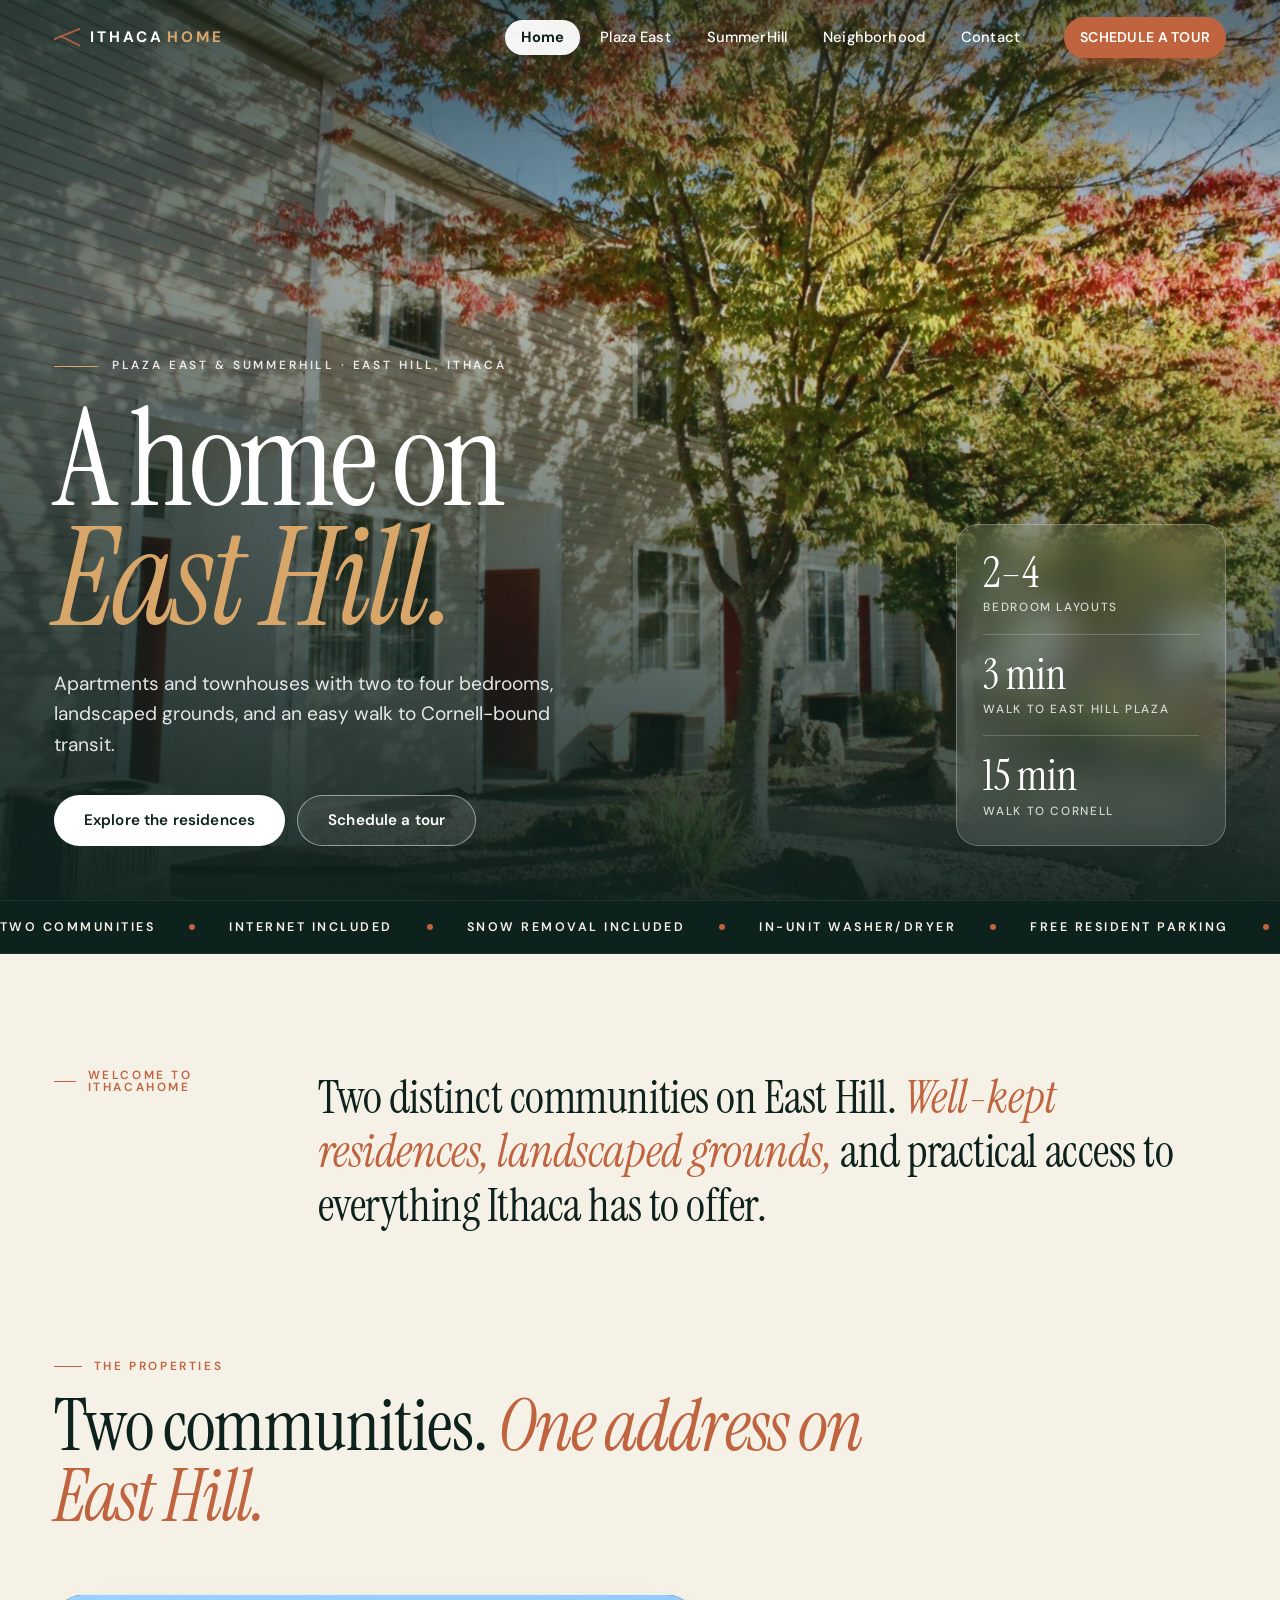
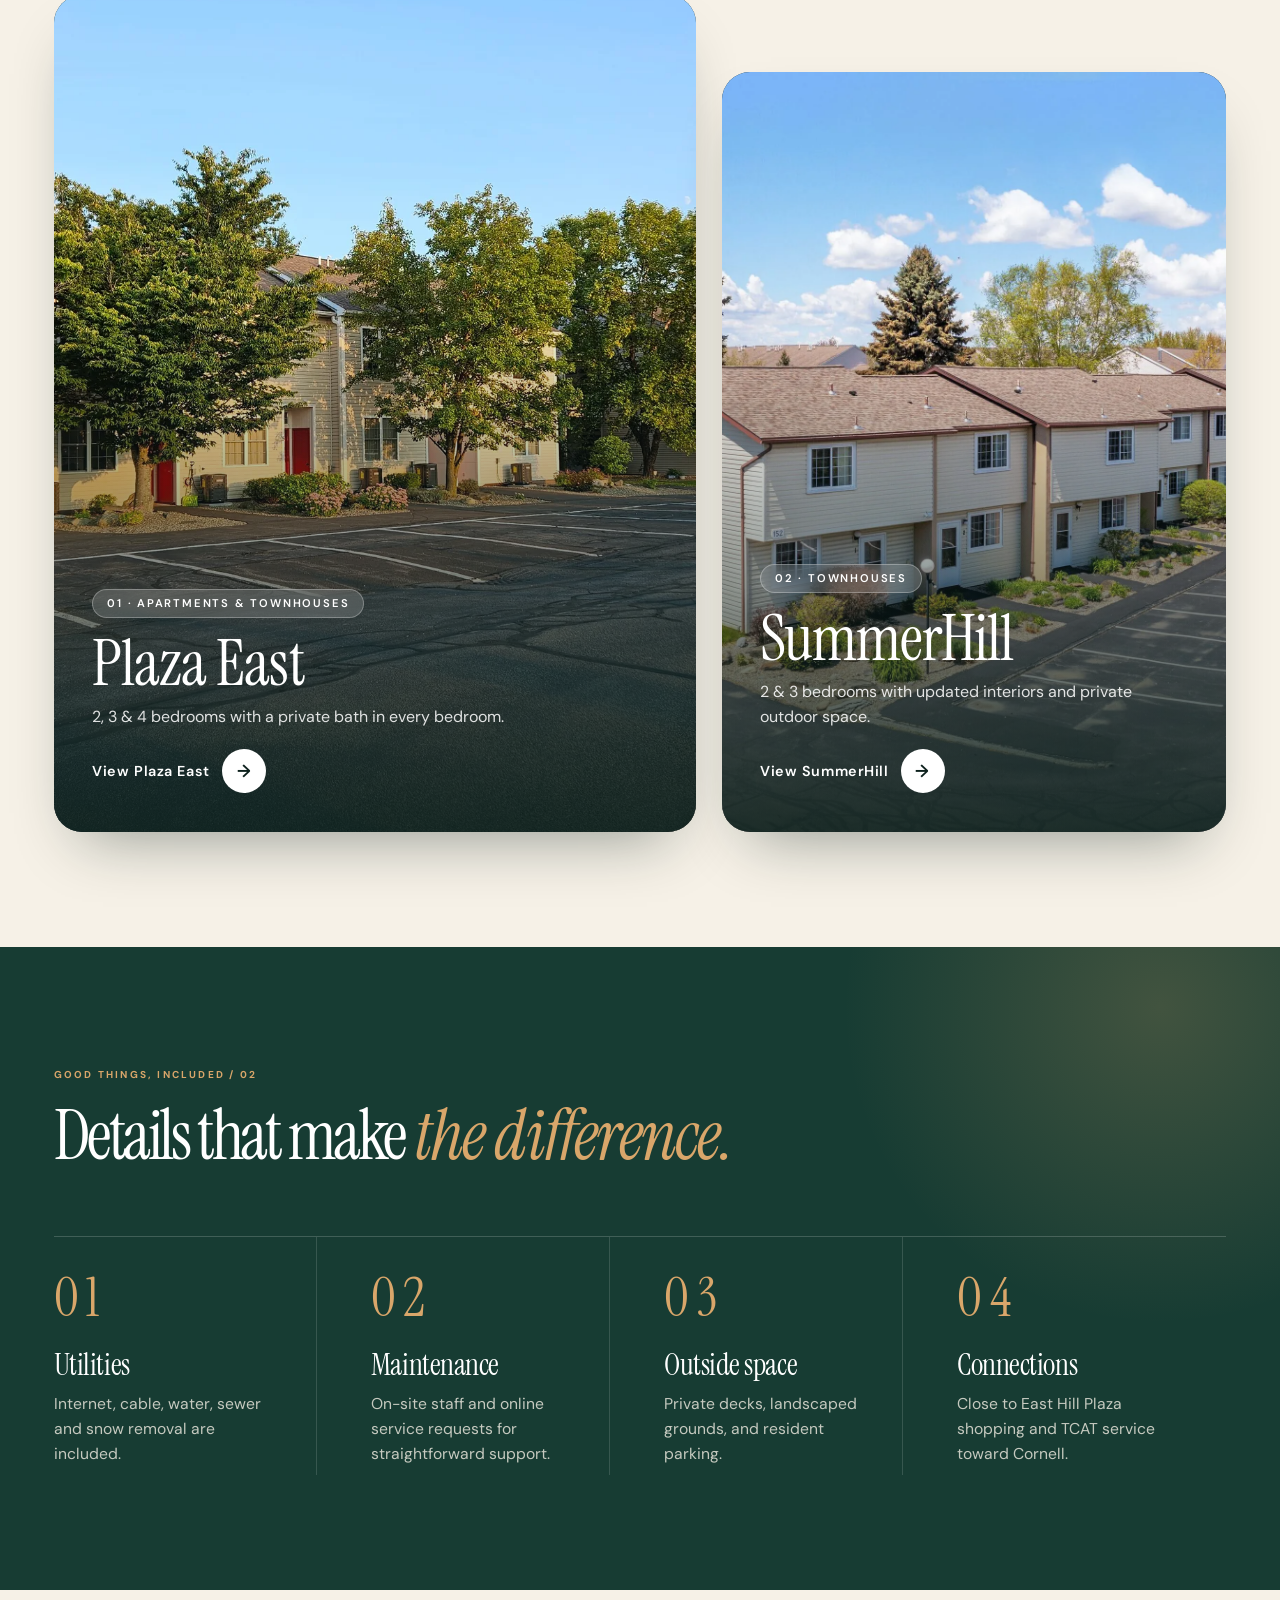
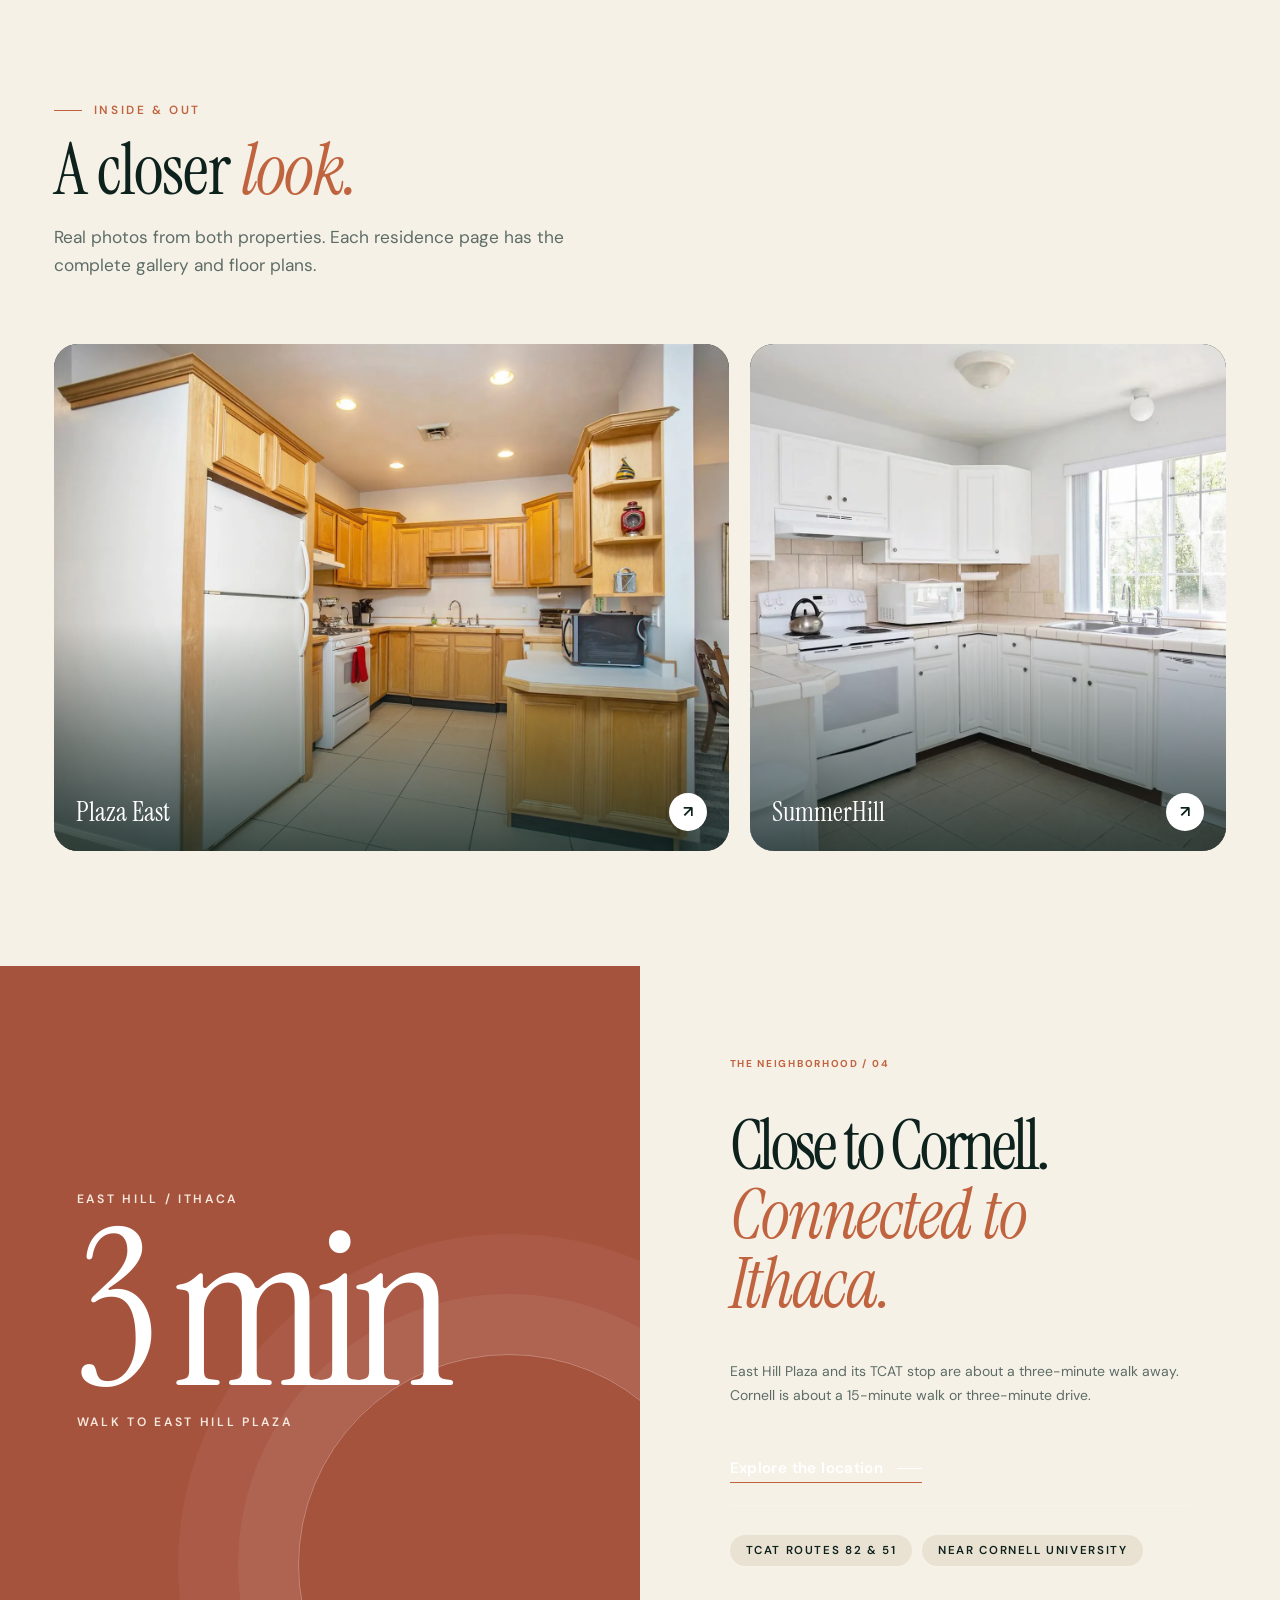
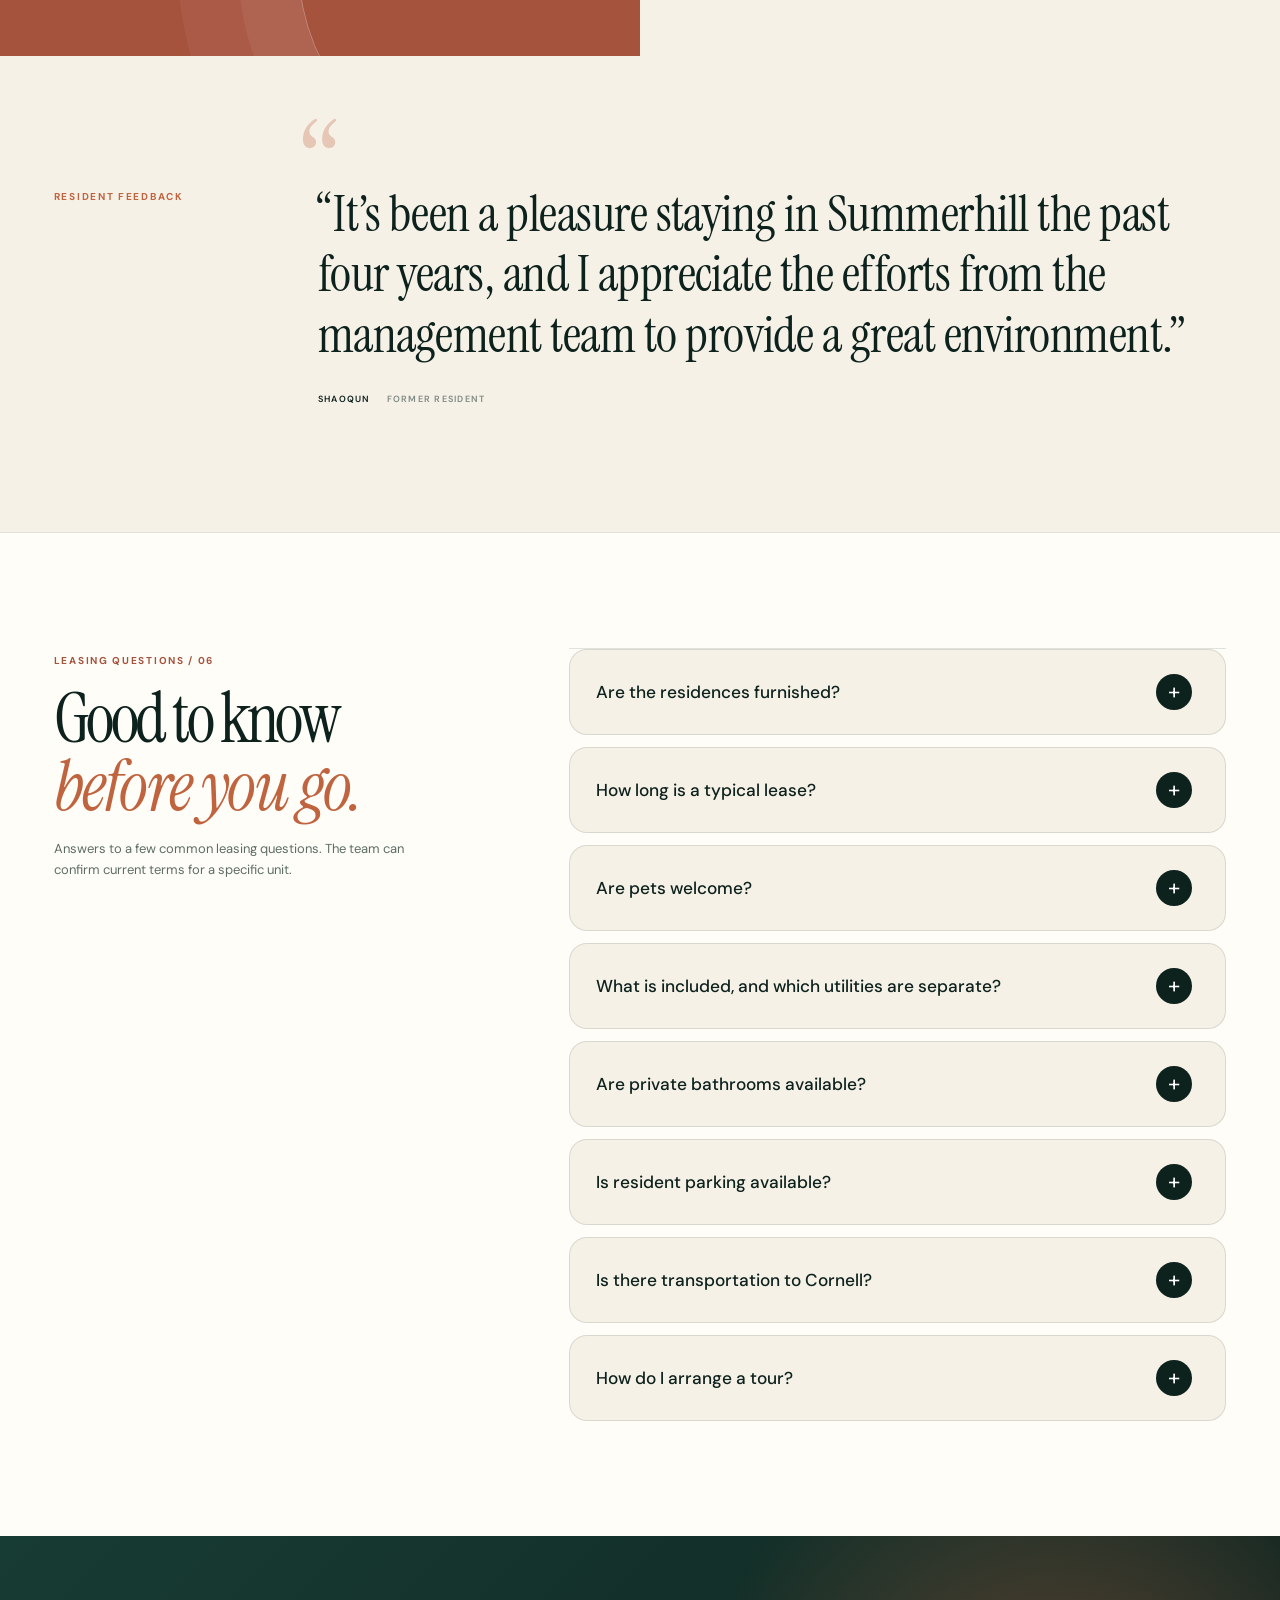
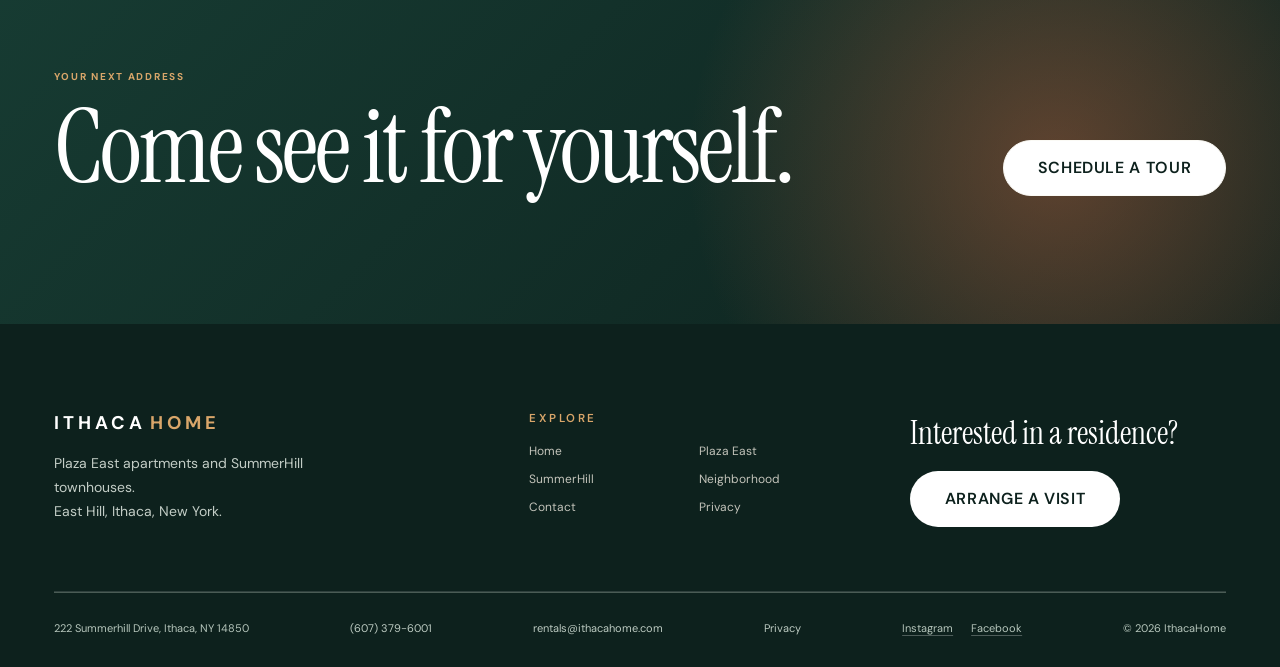
==== commit 856d90a1: "Complete visual redesign (V14): full-bleed hero, ticker, editorial cards, dark amenity band, immersi" ====
--- a/index.html
+++ b/index.html
@@ -1,10 +1,10 @@
 <!DOCTYPE html>
-<html lang="en"><head><meta charset="utf-8"/><meta content="width=device-width, initial-scale=1" name="viewport"/><meta content="#f7f4ef" name="theme-color"/><meta content="Explore Plaza East apartments and SummerHill townhouses on East Hill in Ithaca, NY. Two- to four-bedroom homes, landscaped grounds and Cornell access." name="description"/><title>IthacaHome | Apartments &amp; Townhouses Near Cornell University</title><link href="https://www.ithacahome.com/" rel="canonical"/><meta content="website" property="og:type"/><meta content="IthacaHome | Apartments &amp; Townhouses Near Cornell University" property="og:title"/><meta content="Explore Plaza East apartments and SummerHill townhouses on East Hill in Ithaca, NY. Two- to four-bedroom homes, landscaped grounds and Cornell access." property="og:description"/><meta content="https://www.ithacahome.com/" property="og:url"/><meta content="https://www.ithacahome.com/assets/residences-autumn.webp" property="og:image"/><meta content="summary_large_image" name="twitter:card"/><link href="/assets/favicon.svg" rel="icon" type="image/svg+xml"/><link href="https://fonts.googleapis.com" rel="preconnect"/><link crossorigin="" href="https://fonts.gstatic.com" rel="preconnect"/><link href="https://fonts.googleapis.com/css2?family=DM+Sans:wght@400;500;600;700&amp;family=Manrope:wght@400;500;600;700&amp;family=Instrument+Serif:ital@0;1&amp;display=swap" rel="stylesheet"/><link href="/assets/site.css" rel="stylesheet"/><script defer="" src="/assets/site.js"></script><script type="application/ld+json">{"@context":"https://schema.org","@type":"ApartmentComplex","name":"IthacaHome \u2014 Plaza East and SummerHill","url":"https://www.ithacahome.com","description":"Apartments and townhouses on East Hill, near Cornell University.","telephone":"+1-607-379-6001","email":"rentals@ithacahome.com","address":{"@type":"PostalAddress","streetAddress":"222 Summerhill Drive","addressLocality":"Ithaca","addressRegion":"NY","postalCode":"14850","addressCountry":"US"}}</script><link as="image" href="/assets/residences-autumn.webp" rel="preload"/></head><body data-page="home"><a class="skip-link" href="#content">Skip to content</a><div aria-hidden="true" class="reading-progress"></div><header class="header" id="header"><div class="header-inner"><a aria-label="IthacaHome home" class="wordmark" href="/"><span aria-hidden="true" class="wordmark-roof"></span><span>ITHACA<span class="wordmark-home">HOME</span></span></a><nav aria-label="Main navigation" class="nav-desktop"><a href="/" aria-current="page">Home</a><a href="/plaza-east.html">Plaza East</a><a href="/summerhill.html">SummerHill</a><a href="/neighborhood.html">Neighborhood</a><a href="/contact.html">Contact</a></nav><a class="nav-action" href="/contact.html">Schedule a tour</a><button aria-controls="nav-mobile" aria-expanded="false" aria-label="Open navigation" class="nav-toggle" id="nav-toggle" type="button"><span></span><span></span></button></div><nav aria-label="Mobile navigation" class="nav-mobile" id="nav-mobile" inert=""><a href="/" aria-current="page">Home</a><a href="/plaza-east.html">Plaza East</a><a href="/summerhill.html">SummerHill</a><a href="/neighborhood.html">Neighborhood</a><a href="/contact.html">Contact</a><a class="mobile-book" href="/contact.html">Schedule a tour</a><div class="mobile-contact"><a href="tel:+16073796001">(607) 379-6001</a><a href="mailto:rentals@ithacahome.com">rentals@ithacahome.com</a><a href="/privacy.html">Privacy</a></div></nav></header><main id="content">
-<section aria-labelledby="hero-heading" class="hero hero-refined"><div class="hero-copy"><div class="hero-index animate-in">EAST HILL  /  ITHACA, NEW YORK</div><div class="hero-copy-main"><p class="hero-overline animate-in delay-a">PLAZA EAST &amp; SUMMERHILL</p><h1 class="hero-headline" id="hero-heading"><span class="line-mask"><span>A home on</span></span><span class="line-mask"><span><em>East Hill.</em></span></span></h1><p class="hero-lead animate-in delay-b">Apartments and townhouses with two to four bedrooms, landscaped grounds, and convenient access to Cornell.</p><div class="hero-buttons animate-in delay-c"><a class="button button-paper" href="#communities">Explore the residences</a><a class="quiet-link light" href="/contact.html">Schedule a tour <span aria-hidden="true" class="line-mark"></span></a></div></div><div class="hero-bottom animate-in delay-c"><span>2, 3 &amp; 4 BEDROOM RESIDENCES</span><span>NEAR CORNELL</span></div></div><div class="hero-picture image-curtain"><img alt="Tree-lined IthacaHome townhouse courtyard with white siding and warm autumn foliage" class="hero-photo" decoding="async" fetchpriority="high" height="1066" loading="eager" src="/assets/residences-autumn.webp" width="1600"/><div class="hero-picture-tag"><span>PLAZA EAST &amp; SUMMERHILL</span><span>EAST HILL, ITHACA</span></div></div></section>
-<section class="intro-strip"><div class="container intro-strip-inner"><span class="eyebrow">WELCOME TO ITHACAHOME</span><p>Two distinct communities. Well-maintained residences, landscaped grounds, and practical access to everything East Hill offers.</p></div></section>
-<section class="communities section" id="communities"><div class="container"><div class="section-heading reveal"><div><span class="eyebrow">THE PROPERTIES</span><h2>Explore the <em>residences.</em></h2></div><p>Explore two communities on East Hill. Each offers a different layout and feel, with the same convenient Ithaca location.</p></div><div class="community-layout"><a class="community-card community-plaza image-raise reveal" href="/plaza-east.html"><div class="community-media"><img alt="Plaza East apartments, white buildings framed by green trees" class="" decoding="async" height="1200" loading="lazy" src="/assets/plaza-east-exterior.webp" width="1600"/><span class="media-count">01 / PLAZA EAST</span></div><div class="community-label"><div><span class="eyebrow">APARTMENTS &amp; TOWNHOUSES</span><h3>Plaza East</h3><p>2, 3 &amp; 4 bedrooms · Private baths in every bedroom</p></div><span aria-hidden="true" class="subtle-arrow"></span></div></a><a class="community-card community-summer image-raise reveal" href="/summerhill.html"><div class="community-media"><img alt="SummerHill townhouse buildings and parking area in Ithaca" class="" decoding="async" height="1600" loading="lazy" src="/assets/summerhill-street.webp" width="2048"/><span class="media-count">02 / SUMMERHILL</span></div><div class="community-label"><div><span class="eyebrow">TOWNHOUSES</span><h3>SummerHill</h3><p>2 &amp; 3 bedrooms · Updated interiors</p></div><span aria-hidden="true" class="subtle-arrow"></span></div></a></div></div></section>
+<html lang="en"><head><meta charset="utf-8"/><meta content="width=device-width, initial-scale=1" name="viewport"/><meta content="#f7f4ef" name="theme-color"/><meta content="Explore Plaza East apartments and SummerHill townhouses on East Hill in Ithaca, NY. Two- to four-bedroom homes, landscaped grounds and Cornell access." name="description"/><title>IthacaHome | Apartments &amp; Townhouses Near Cornell University</title><link href="https://www.ithacahome.com/" rel="canonical"/><meta content="website" property="og:type"/><meta content="IthacaHome | Apartments &amp; Townhouses Near Cornell University" property="og:title"/><meta content="Explore Plaza East apartments and SummerHill townhouses on East Hill in Ithaca, NY. Two- to four-bedroom homes, landscaped grounds and Cornell access." property="og:description"/><meta content="https://www.ithacahome.com/" property="og:url"/><meta content="https://www.ithacahome.com/assets/residences-autumn.webp" property="og:image"/><meta content="summary_large_image" name="twitter:card"/><link href="/assets/favicon.svg" rel="icon" type="image/svg+xml"/><link href="https://fonts.googleapis.com" rel="preconnect"/><link crossorigin="" href="https://fonts.gstatic.com" rel="preconnect"/><link href="https://fonts.googleapis.com/css2?family=DM+Sans:wght@400;500;600;700&amp;family=Manrope:wght@400;500;600;700&amp;family=Instrument+Serif:ital@0;1&amp;display=swap" rel="stylesheet"/><link href="/assets/site.css" rel="stylesheet"/><link href="/assets/v14.css" rel="stylesheet"/><script defer="" src="/assets/site.js"></script><script type="application/ld+json">{"@context":"https://schema.org","@type":"ApartmentComplex","name":"IthacaHome \u2014 Plaza East and SummerHill","url":"https://www.ithacahome.com","description":"Apartments and townhouses on East Hill, near Cornell University.","telephone":"+1-607-379-6001","email":"rentals@ithacahome.com","address":{"@type":"PostalAddress","streetAddress":"222 Summerhill Drive","addressLocality":"Ithaca","addressRegion":"NY","postalCode":"14850","addressCountry":"US"}}</script><link as="image" href="/assets/residences-autumn.webp" rel="preload"/></head><body data-page="home"><a class="skip-link" href="#content">Skip to content</a><div aria-hidden="true" class="reading-progress"></div><header class="header" id="header"><div class="header-inner"><a aria-label="IthacaHome home" class="wordmark" href="/"><span aria-hidden="true" class="wordmark-roof"></span><span>ITHACA<span class="wordmark-home">HOME</span></span></a><nav aria-label="Main navigation" class="nav-desktop"><a href="/" aria-current="page">Home</a><a href="/plaza-east.html">Plaza East</a><a href="/summerhill.html">SummerHill</a><a href="/neighborhood.html">Neighborhood</a><a href="/contact.html">Contact</a></nav><a class="nav-action" href="/contact.html">Schedule a tour</a><button aria-controls="nav-mobile" aria-expanded="false" aria-label="Open navigation" class="nav-toggle" id="nav-toggle" type="button"><span></span><span></span></button></div><nav aria-label="Mobile navigation" class="nav-mobile" id="nav-mobile" inert=""><a href="/" aria-current="page">Home</a><a href="/plaza-east.html">Plaza East</a><a href="/summerhill.html">SummerHill</a><a href="/neighborhood.html">Neighborhood</a><a href="/contact.html">Contact</a><a class="mobile-book" href="/contact.html">Schedule a tour</a><div class="mobile-contact"><a href="tel:+16073796001">(607) 379-6001</a><a href="mailto:rentals@ithacahome.com">rentals@ithacahome.com</a><a href="/privacy.html">Privacy</a></div></nav></header><main id="content">
+<section aria-labelledby="hero-heading" class="x-hero"><div class="x-hero-media"><img alt="Tree-lined IthacaHome townhouse courtyard with white siding and warm autumn foliage" decoding="async" fetchpriority="high" height="1066" loading="eager" src="/assets/residences-autumn.webp" width="1600"/></div><div class="x-hero-inner"><div class="x-hero-copy"><p class="x-kicker"><span></span>Plaza East &amp; SummerHill · East Hill, Ithaca</p><h1 id="hero-heading">A home on <em>East&nbsp;Hill.</em></h1><p class="x-lead">Apartments and townhouses with two to four bedrooms, landscaped grounds, and an easy walk to Cornell-bound transit.</p><div class="x-actions"><a class="x-btn x-btn-light" href="#communities">Explore the residences</a><a class="x-btn x-btn-ghost" href="/contact.html">Schedule a tour</a></div></div><dl class="x-facts"><div><dt>2–4</dt><dd>Bedroom layouts</dd></div><div><dt>3 min</dt><dd>Walk to East Hill Plaza</dd></div><div><dt>15 min</dt><dd>Walk to Cornell</dd></div></dl></div><a aria-label="Scroll to the residences" class="x-scroll" href="#communities"><span></span></a></section><section aria-label="Highlights" class="x-ticker"><div class="x-ticker-track"><ul><li>Two communities</li><li>Internet included</li><li>Snow removal included</li><li>In-unit washer/dryer</li><li>Free resident parking</li><li>Pet friendly</li><li>TCAT routes 82 &amp; 51</li></ul><ul aria-hidden="true"><li>Two communities</li><li>Internet included</li><li>Snow removal included</li><li>In-unit washer/dryer</li><li>Free resident parking</li><li>Pet friendly</li><li>TCAT routes 82 &amp; 51</li></ul></div></section>
+<section class="x-intro"><div class="container x-intro-grid"><span class="x-eyebrow">Welcome to IthacaHome</span><p>Two distinct communities on East Hill. <em>Well-kept residences, landscaped grounds,</em> and practical access to everything Ithaca has to offer.</p></div></section>
+<section class="x-communities" id="communities"><div class="container"><div class="x-head reveal"><span class="x-eyebrow">The properties</span><h2>Two communities. <em>One address&nbsp;on East&nbsp;Hill.</em></h2></div><div class="x-cards"><a class="x-card reveal" href="/plaza-east.html"><img alt="Plaza East apartments, white buildings framed by green trees" decoding="async" height="1200" loading="lazy" src="/assets/plaza-east-exterior.webp" width="1600"/><div class="x-card-body"><span class="x-tag">01 · Apartments &amp; townhouses</span><h3>Plaza East</h3><p>2, 3 &amp; 4 bedrooms with a private bath in every bedroom.</p><span class="x-link">View Plaza East <i aria-hidden="true"></i></span></div></a><a class="x-card reveal" href="/summerhill.html"><img alt="SummerHill townhouse buildings and parking area in Ithaca" decoding="async" height="1600" loading="lazy" src="/assets/summerhill-street.webp" width="2048"/><div class="x-card-body"><span class="x-tag">02 · Townhouses</span><h3>SummerHill</h3><p>2 &amp; 3 bedrooms with updated interiors and private outdoor space.</p><span class="x-link">View SummerHill <i aria-hidden="true"></i></span></div></a></div></div></section>
 <section aria-label="IthacaHome amenities" class="overview"><div class="container"><div class="overview-header reveal"><span class="eyebrow">GOOD THINGS, INCLUDED / 02</span><h2>Details that make <em>the difference.</em></h2></div><div class="overview-grid"><div class="overview-item reveal"><span class="overview-number">01</span><h3>Utilities</h3><p>Internet, cable, water, sewer and snow removal are included.</p></div><div class="overview-item reveal"><span class="overview-number">02</span><h3>Maintenance</h3><p>On-site staff and online service requests for straightforward support.</p></div><div class="overview-item reveal"><span class="overview-number">03</span><h3>Outside space</h3><p>Private decks, landscaped grounds, and resident parking.</p></div><div class="overview-item reveal"><span class="overview-number">04</span><h3>Connections</h3><p>Close to East Hill Plaza shopping and TCAT service toward Cornell.</p></div></div></div></section>
-<section class="interiors section"><div class="container"><div class="section-heading smaller reveal"><div><span class="eyebrow">INSIDE THE RESIDENCES</span><h2>A closer look.</h2></div><p>Actual interiors at the two properties. Explore the complete photo galleries on each residence page.</p></div><div class="interior-pair"><a class="interior-panel reveal" href="/plaza-east.html#gallery"><div class="interior-media image-raise"><img alt="Plaza East kitchen with warm wood cabinetry and white appliances" class="" decoding="async" height="1200" loading="lazy" src="/assets/plaza-bedroom.webp" width="1800"/></div><div class="interior-caption"><span>PLAZA EAST</span><span>VIEW RESIDENCE</span></div></a><a class="interior-panel reveal delay-b" href="/summerhill.html#gallery"><div class="interior-media image-raise"><img alt="SummerHill townhouse kitchen with white cabinets and a sunlit window" class="" decoding="async" height="1200" loading="lazy" src="/assets/summerhill-kitchen.webp" width="1800"/></div><div class="interior-caption"><span>SUMMERHILL</span><span>VIEW RESIDENCE</span></div></a></div></div></section>
+<section class="x-looks"><div class="container"><div class="x-head reveal"><span class="x-eyebrow">Inside &amp; out</span><h2>A closer <em>look.</em></h2><p>Real photos from both properties. Each residence page has the complete gallery and floor plans.</p></div><div class="x-bento"><a class="x-tile x-tile-a reveal" href="/plaza-east.html#gallery"><img alt="Plaza East kitchen with warm wood cabinetry and white appliances" decoding="async" height="1200" loading="lazy" src="/assets/plaza-bedroom.webp" width="1800"/><span>Plaza East<i aria-hidden="true"></i></span></a><a class="x-tile x-tile-b reveal" href="/summerhill.html#gallery"><img alt="SummerHill townhouse kitchen with white cabinets and a sunlit window" decoding="async" height="1200" loading="lazy" src="/assets/summerhill-kitchen.webp" width="1800"/><span>SummerHill<i aria-hidden="true"></i></span></a></div></div></section>
 <section class="location-tease location-tease-refined"><div class="location-band"><span>EAST HILL / ITHACA</span><strong>3 min</strong><span>WALK TO EAST HILL PLAZA</span></div><div class="location-tease-copy reveal"><span class="eyebrow">THE NEIGHBORHOOD / 04</span><h2>Close to Cornell.<br/><em>Connected to Ithaca.</em></h2><p>East Hill Plaza and its TCAT stop are about a three-minute walk away. Cornell is about a 15-minute walk or three-minute drive.</p><a class="quiet-link" href="/neighborhood.html">Explore the location <span aria-hidden="true" class="line-mark"></span></a><div class="location-facts"><span>TCAT ROUTES 82 &amp; 51</span><span>NEAR CORNELL UNIVERSITY</span></div></div></section>
 <section class="testimonial section"><div class="container quote-grid"><div><span class="eyebrow">RESIDENT FEEDBACK</span><p class="quote-label">A note from a resident</p></div><div class="quote-content reveal"><blockquote>“It’s been a pleasure staying in Summerhill the past four years, and I appreciate the efforts from the management team to provide a great environment.”</blockquote><div class="quote-credit"><span>SHAOQUN</span><span>FORMER RESIDENT</span></div></div></div></section>
 <section class="faq-section section" id="faq"><div class="container faq-grid"><div class="reveal"><span class="eyebrow">LEASING QUESTIONS / 06</span><h2>Good to know<br/><em>before you go.</em></h2><p>Answers to a few common leasing questions. The team can confirm current terms for a specific unit.</p></div><div class="faq-list reveal"><details><summary>Are the residences furnished?</summary><p>The supplied rental information lists the residences as unfurnished. Ask the leasing team whether any current exceptions apply.</p></details><details><summary>How long is a typical lease?</summary><p>Leases are generally for one year. Shorter terms may occasionally be possible; inquire directly.</p></details><details><summary>Are pets welcome?</summary><p>Cats and dogs are permitted subject to breed restrictions. The existing IthacaHome FAQ names pit bulls, Rottweilers and German shepherds among breeds not accepted, and sets a three-pet-per-unit maximum. It lists no added fee for the first pet and $25 per month for each additional pet. The supplied 2025?26 sheet also lists an extra $25 per month for pets over 50 pounds. Policies and fees can change; confirm the current rules with leasing. Contact the team about accommodation requests.</p></details><details><summary>What is included, and which utilities are separate?</summary><p>The supplied 2025?26 sheet lists internet, snow removal and in-unit washer/dryer at no extra charge, with water and sewer subject to a quarterly cap. Gas/electric usage and solid-waste charges are listed separately. These are historical terms, not a current quote; ask leasing to confirm today's inclusions and costs.</p></details><details><summary>Are private bathrooms available?</summary><p>Every Plaza East bedroom has an attached private bathroom. Some SummerHill layouts do as well; check with leasing about the specific floor plan.</p></details><details><summary>Is resident parking available?</summary><p>The supplied information lists free resident parking and optional garage rentals. Contact leasing for current garage availability and pricing.</p></details><details><summary>Is there transportation to Cornell?</summary><p>East Hill Plaza and its TCAT stop are about a three-minute walk away. Cornell is about a 15-minute walk or three-minute drive. Routes 82 and 51 serve the area; <a href="https://tcatbus.com/bus-schedules/" rel="noopener noreferrer" target="_blank">check current TCAT schedules</a>.</p></details><details><summary>How do I arrange a tour?</summary><p>Use the inquiry form or email <a href="mailto:rentals@ithacahome.com">rentals@ithacahome.com</a> to coordinate an in-person visit. <a href="https://www.apartments.com/plaza-east-summerhill-townhouses-ithaca-ny/przvhlr/" rel="noopener noreferrer" target="_blank">Virtual 3D tours</a> are also available.</p></details></div></div></section>
--- a/assets/v14.css
+++ b/assets/v14.css
@@ -0,0 +1,352 @@
+/* IthacaHome V14 — complete visual system. Loaded after site.css and overrides it. */
+:root{
+  --x-ink:#0d211d;--x-forest:#173c33;--x-moss:#2d5a4b;--x-cream:#f6f1e7;--x-paper:#fffdf8;--x-sand:#e9e1d1;
+  --x-clay:#c0643f;--x-clay-d:#a14f2e;--x-gold:#d9a66a;--x-line:rgba(13,33,29,.12);--x-muted:#5d6d66;
+  --x-ease:cubic-bezier(.22,1,.36,1);--x-r:22px;--x-shadow:0 30px 60px -28px rgba(13,33,29,.45);
+  --x-pad:clamp(20px,4.2vw,64px);--x-max:1320px;
+  --ink:var(--x-ink);--ink2:var(--x-forest);--text:#26382f;--muted:var(--x-muted);--cream:var(--x-cream);--ivory:var(--x-paper);
+  --sand:var(--x-sand);--line:var(--x-line);--red:var(--x-clay);--red2:var(--x-clay-d);--night:var(--x-ink);--ease:var(--x-ease);
+  --display:'Instrument Serif',Georgia,serif;--font:'DM Sans',system-ui,sans-serif;
+}
+html{scroll-behavior:smooth;scroll-padding-top:90px}
+body{background:var(--x-cream);color:var(--text);font-family:var(--font);-webkit-font-smoothing:antialiased;text-rendering:optimizeLegibility}
+::selection{background:var(--x-clay);color:#fff}
+.container{width:min(100% - var(--x-pad)*2,var(--x-max));margin-inline:auto}
+h1,h2,h3{font-family:var(--display);font-weight:400;letter-spacing:-.015em;color:var(--x-ink)}
+h2 em,h1 em{font-style:italic;color:var(--x-clay)}
+:focus-visible{outline:2px solid var(--x-clay);outline-offset:3px;border-radius:6px}
+
+/* ---------- Header ---------- */
+.reading-progress{background:linear-gradient(90deg,var(--x-clay),var(--x-gold));height:3px}
+.header{height:76px;background:rgba(246,241,231,.82);-webkit-backdrop-filter:saturate(1.4) blur(18px);backdrop-filter:saturate(1.4) blur(18px);border-bottom:1px solid var(--x-line);transition:background .4s,height .4s var(--x-ease),box-shadow .4s}
+.header.is-condensed{height:64px;box-shadow:0 14px 40px -24px rgba(13,33,29,.5)}
+.header-inner{width:min(100% - var(--x-pad)*2,var(--x-max));max-width:none;margin-inline:auto;padding:0;display:flex;align-items:center;gap:28px;height:100%}
+.wordmark{display:flex;align-items:center;gap:10px;font:700 .95rem/1 var(--font);letter-spacing:.2em;color:var(--x-ink);margin-right:auto}
+.wordmark-home{color:var(--x-clay);font-weight:700}
+.nav-desktop{display:flex;gap:4px;align-items:center}
+.nav-desktop a{position:relative;padding:10px 16px;border-radius:999px;font:500 .92rem/1 var(--font);letter-spacing:.01em;color:var(--x-ink);transition:background .3s,color .3s}
+.nav-desktop a::after,.nav-desktop a::before{display:none!important}
+.nav-desktop a:hover{background:rgba(13,33,29,.07)}
+.nav-desktop a[aria-current="page"]{background:var(--x-ink);color:var(--x-cream)}
+.nav-action{padding:13px 22px;border-radius:999px;background:var(--x-clay);color:#fff;font:600 .88rem/1 var(--font);letter-spacing:.02em;box-shadow:0 10px 24px -10px var(--x-clay);transition:transform .3s var(--x-ease),background .3s}
+.nav-action:hover{background:var(--x-clay-d);transform:translateY(-2px)}
+body[data-page="home"] .header{position:fixed;left:0;right:0;top:0;background:transparent;border-color:transparent;-webkit-backdrop-filter:none;backdrop-filter:none}
+body[data-page="home"] .header:not(.is-condensed) .wordmark,
+body[data-page="home"] .header:not(.is-condensed) .nav-desktop a{color:#fff}
+body[data-page="home"] .header:not(.is-condensed) .nav-desktop a:hover{background:rgba(255,255,255,.16)}
+body[data-page="home"] .header:not(.is-condensed) .nav-desktop a[aria-current="page"]{background:rgba(255,255,255,.95);color:var(--x-ink)}
+body[data-page="home"] .header:not(.is-condensed) .wordmark-home{color:var(--x-gold)}
+body[data-page="home"] .header:not(.is-condensed) .nav-toggle span{background:#fff}
+body[data-page="home"] .header.is-condensed{background:rgba(246,241,231,.88);border-color:var(--x-line)}
+
+/* ---------- Home hero ---------- */
+.x-hero{position:relative;min-height:max(680px,100svh);display:flex;align-items:flex-end;color:#fff;overflow:hidden;background:var(--x-ink);isolation:isolate}
+.x-hero-media,.x-hero-media img{position:absolute;inset:0;width:100%;height:100%}
+.x-hero-media img{object-fit:cover;transform:scale(1.08);animation:xZoom 2.4s var(--x-ease) forwards}
+.x-hero::before{content:"";position:absolute;inset:0;z-index:1;background:linear-gradient(180deg,rgba(13,33,29,.62) 0%,rgba(13,33,29,.12) 32%,rgba(13,33,29,.5) 62%,rgba(13,33,29,.92) 100%),linear-gradient(90deg,rgba(13,33,29,.55),transparent 65%)}
+.x-hero-inner{position:relative;z-index:2;width:min(100% - var(--x-pad)*2,var(--x-max));margin:0 auto;padding:140px 0 clamp(36px,6vh,72px);display:grid;grid-template-columns:minmax(0,1fr) auto;gap:48px;align-items:end}
+.x-kicker{display:flex;align-items:center;gap:14px;margin:0 0 26px;font:600 .74rem/1.3 var(--font);letter-spacing:.24em;text-transform:uppercase;color:rgba(255,255,255,.86);animation:xUp 1s .15s var(--x-ease) both}
+.x-kicker span{width:44px;height:1px;background:var(--x-gold)}
+.x-hero h1{color:#fff;font-size:clamp(3.6rem,10.6vw,9.6rem);line-height:.88;letter-spacing:-.035em;margin:0;max-width:11ch;animation:xUp 1.1s .25s var(--x-ease) both}
+.x-hero h1 em{color:var(--x-gold)}
+.x-lead{max-width:540px;margin:30px 0 0;font-size:clamp(1.02rem,1.5vw,1.25rem);line-height:1.6;color:rgba(255,255,255,.88);animation:xUp 1s .4s var(--x-ease) both}
+.x-actions{display:flex;flex-wrap:wrap;gap:12px;margin-top:34px;animation:xUp 1s .55s var(--x-ease) both}
+.x-btn{display:inline-flex;align-items:center;justify-content:center;padding:17px 30px;border-radius:999px;font:600 .95rem/1 var(--font);letter-spacing:.01em;transition:transform .35s var(--x-ease),background .3s,color .3s,border-color .3s}
+.x-btn:hover{transform:translateY(-3px)}
+.x-btn-light{background:#fff;color:var(--x-ink)}
+.x-btn-light:hover{background:var(--x-gold)}
+.x-btn-ghost{border:1px solid rgba(255,255,255,.5);color:#fff;background:rgba(255,255,255,.08);-webkit-backdrop-filter:blur(8px);backdrop-filter:blur(8px)}
+.x-btn-ghost:hover{background:#fff;color:var(--x-ink)}
+.x-facts{margin:0;display:grid;gap:0;min-width:270px;padding:8px 26px;border-radius:var(--x-r);background:rgba(255,255,255,.12);border:1px solid rgba(255,255,255,.25);-webkit-backdrop-filter:blur(18px) saturate(1.3);backdrop-filter:blur(18px) saturate(1.3);animation:xUp 1.1s .7s var(--x-ease) both}
+.x-facts div{padding:18px 0;border-bottom:1px solid rgba(255,255,255,.2)}
+.x-facts div:last-child{border:0}
+.x-facts dt{font:400 2.7rem/1 var(--display);color:#fff}
+.x-facts dd{margin:6px 0 0;font:500 .74rem/1.3 var(--font);letter-spacing:.14em;text-transform:uppercase;color:rgba(255,255,255,.78)}
+.x-scroll{position:absolute;z-index:3;left:50%;bottom:18px;width:26px;height:42px;border:1.5px solid rgba(255,255,255,.55);border-radius:99px;transform:translateX(-50%);display:none}
+.x-scroll span{position:absolute;left:50%;top:8px;width:3px;height:8px;margin-left:-1.5px;border-radius:3px;background:#fff;animation:xDot 1.8s infinite}
+@keyframes xUp{from{opacity:0;transform:translateY(34px)}to{opacity:1;transform:none}}
+@keyframes xZoom{to{transform:scale(1)}}
+@keyframes xDot{0%{opacity:0;transform:translateY(0)}30%{opacity:1}100%{opacity:0;transform:translateY(14px)}}
+
+/* ---------- Ticker ---------- */
+.x-ticker{background:var(--x-ink);color:var(--x-cream);overflow:hidden;border-block:1px solid rgba(255,255,255,.08)}
+.x-ticker-track{display:flex;width:max-content;animation:xTick 48s linear infinite}
+.x-ticker:hover .x-ticker-track{animation-play-state:paused}
+.x-ticker ul{display:flex;margin:0;padding:0;list-style:none}
+.x-ticker li{display:flex;align-items:center;padding:20px 0;font:600 .78rem/1 var(--font);letter-spacing:.2em;text-transform:uppercase;white-space:nowrap}
+.x-ticker li::after{content:"";width:6px;height:6px;margin:0 34px;border-radius:50%;background:var(--x-clay)}
+@keyframes xTick{to{transform:translateX(-50%)}}
+
+/* ---------- Shared section heads ---------- */
+.x-eyebrow{display:inline-flex;align-items:center;gap:12px;font:600 .74rem/1 var(--font);letter-spacing:.22em;text-transform:uppercase;color:var(--x-clay)}
+.x-eyebrow::before{content:"";width:28px;height:1px;background:currentColor}
+.x-head{display:grid;gap:18px;margin-bottom:clamp(36px,5vw,64px);max-width:900px}
+.x-head h2{margin:0;font-size:clamp(2.4rem,5.6vw,5rem);line-height:.98}
+.x-head p{margin:0;max-width:560px;color:var(--x-muted);font-size:1.08rem;line-height:1.65}
+
+/* ---------- Intro ---------- */
+.x-intro{padding:clamp(64px,9vw,130px) 0 clamp(20px,3vw,40px)}
+.x-intro-grid{display:grid;grid-template-columns:200px 1fr;gap:clamp(20px,5vw,80px);align-items:start}
+.x-intro p{margin:0;font:400 clamp(1.7rem,3.6vw,3.2rem)/1.18 var(--display);color:var(--x-ink);letter-spacing:-.01em}
+.x-intro p em{color:var(--x-clay)}
+
+/* ---------- Communities ---------- */
+.x-communities{padding:clamp(48px,7vw,100px) 0 clamp(70px,9vw,130px)}
+.x-cards{display:grid;grid-template-columns:1.12fr .88fr;gap:clamp(16px,2vw,28px)}
+.x-card{position:relative;display:block;min-height:clamp(480px,62vw,760px);border-radius:28px;overflow:hidden;color:#fff;background:var(--x-ink);isolation:isolate;box-shadow:var(--x-shadow)}
+.x-card:nth-child(2){margin-top:clamp(0px,6vw,90px)}
+.x-card img{position:absolute;inset:0;width:100%;height:100%;object-fit:cover;transition:transform 1.4s var(--x-ease)}
+.x-card:hover img{transform:scale(1.06)}
+.x-card::after{content:"";position:absolute;inset:0;background:linear-gradient(180deg,rgba(13,33,29,0) 35%,rgba(13,33,29,.9));z-index:1}
+.x-card-body{position:absolute;z-index:2;left:0;right:0;bottom:0;padding:clamp(24px,3vw,44px);display:grid;gap:10px}
+.x-tag{justify-self:start;padding:8px 14px;border-radius:99px;background:rgba(255,255,255,.16);border:1px solid rgba(255,255,255,.28);-webkit-backdrop-filter:blur(10px);backdrop-filter:blur(10px);font:600 .7rem/1 var(--font);letter-spacing:.16em;text-transform:uppercase}
+.x-card h3{margin:6px 0 0;color:#fff;font-size:clamp(2.6rem,5vw,4.6rem);line-height:.95}
+.x-card p{margin:0;max-width:440px;color:rgba(255,255,255,.86);line-height:1.55}
+.x-link{display:inline-flex;align-items:center;gap:12px;margin-top:10px;font:600 .9rem/1 var(--font);letter-spacing:.04em}
+.x-link i{width:44px;height:44px;border-radius:50%;background:#fff;position:relative;transition:transform .5s var(--x-ease),background .3s}
+.x-link i::before{content:"→";position:absolute;inset:0;display:grid;place-items:center;color:var(--x-ink);font:600 1.1rem/1 var(--font);font-style:normal}
+.x-card:hover .x-link i{transform:translateX(8px);background:var(--x-gold)}
+
+/* ---------- Amenities (dark band) ---------- */
+.overview{background:var(--x-forest);color:var(--x-cream);padding:clamp(64px,9vw,130px) 0;position:relative;overflow:hidden}
+.overview::before{content:"";position:absolute;width:640px;height:640px;right:-200px;top:-260px;border-radius:50%;background:radial-gradient(circle,rgba(217,166,106,.22),transparent 70%)}
+.overview-header{position:relative;margin-bottom:clamp(36px,5vw,64px)}
+.overview .eyebrow{color:var(--x-gold);letter-spacing:.22em}
+.overview h2{color:#fff;font-size:clamp(2.4rem,5.4vw,4.8rem);line-height:1;margin:18px 0 0}
+.overview h2 em{color:var(--x-gold)}
+.overview-grid{position:relative;display:grid;grid-template-columns:repeat(4,1fr);gap:0;border-top:1px solid rgba(255,255,255,.18)}
+.overview-item{padding:34px 30px 8px 0;margin-right:30px;border-right:1px solid rgba(255,255,255,.14)}
+.overview-item:last-child{border-right:0;margin-right:0}
+.overview-number{font:400 3.4rem/1 var(--display);color:var(--x-gold);display:block;margin-bottom:22px}
+.overview-item h3{color:#fff;font:400 1.9rem/1.1 var(--display);margin:0 0 10px}
+.overview-item p{margin:0;color:rgba(246,241,231,.78);line-height:1.6;font-size:.98rem}
+
+/* ---------- Bento gallery ---------- */
+.x-looks{padding:clamp(64px,9vw,130px) 0}
+.x-bento{display:grid;grid-template-columns:repeat(12,1fr);grid-auto-rows:clamp(150px,19vw,270px);gap:clamp(12px,1.6vw,22px)}
+.x-tile{position:relative;overflow:hidden;border-radius:24px;background:var(--x-ink);color:#fff;isolation:isolate}
+.x-tile img{position:absolute;inset:0;width:100%;height:100%;object-fit:cover;transition:transform 1.2s var(--x-ease)}
+.x-tile:hover img{transform:scale(1.07)}
+.x-tile::after{content:"";position:absolute;inset:0;z-index:1;background:linear-gradient(180deg,transparent 55%,rgba(13,33,29,.78))}
+.x-tile span{position:absolute;z-index:2;left:22px;right:22px;bottom:20px;display:flex;justify-content:space-between;align-items:center;font:400 1.7rem/1 var(--display)}
+.x-tile i{width:38px;height:38px;border-radius:50%;background:#fff;position:relative;transition:transform .5s var(--x-ease)}
+.x-tile i::before{content:"↗";position:absolute;inset:0;display:grid;place-items:center;color:var(--x-ink);font:600 1rem/1 var(--font);font-style:normal}
+.x-tile:hover i{transform:rotate(45deg)}
+.x-tile-a{grid-column:span 7;grid-row:span 2}
+.x-tile-b{grid-column:span 5;grid-row:span 2}
+
+/* ---------- Location ---------- */
+.location-tease{display:grid;grid-template-columns:1fr 1fr;min-height:560px;background:var(--x-cream)}
+.location-band{display:flex;flex-direction:column;justify-content:space-between;gap:20px;padding:clamp(32px,5vw,72px);background:var(--x-clay);color:#fff;position:relative;overflow:hidden}
+.location-band::after{content:"";position:absolute;inset:auto -80px -120px auto;width:420px;height:420px;border-radius:50%;border:1px solid rgba(255,255,255,.3);box-shadow:0 0 0 60px rgba(255,255,255,.06),0 0 0 120px rgba(255,255,255,.04)}
+.location-band span{font:600 .76rem/1.4 var(--font);letter-spacing:.22em;text-transform:uppercase;position:relative;z-index:1}
+.location-band strong{font:400 clamp(6rem,17vw,15rem)/.8 var(--display);letter-spacing:-.05em;position:relative;z-index:1}
+.location-tease-copy{display:flex;flex-direction:column;justify-content:center;gap:22px;padding:clamp(32px,5vw,80px);background:var(--x-paper)}
+.location-tease-copy .eyebrow{color:var(--x-clay)}
+.location-tease-copy h2{margin:0;font-size:clamp(2.2rem,4.4vw,4rem);line-height:1}
+.location-tease-copy p{margin:0;max-width:520px;color:var(--x-muted);line-height:1.7;font-size:1.05rem}
+.location-facts{display:flex;flex-wrap:wrap;gap:10px}
+.location-facts span{padding:10px 16px;border-radius:99px;background:var(--x-sand);font:600 .72rem/1 var(--font);letter-spacing:.14em;text-transform:uppercase;color:var(--x-ink)}
+.quiet-link{display:inline-flex;align-items:center;gap:14px;font:600 .95rem/1 var(--font);color:var(--x-ink);border-bottom:1.5px solid var(--x-clay);padding-bottom:6px;align-self:flex-start}
+
+/* ---------- Testimonial ---------- */
+.testimonial{background:var(--x-cream);padding:clamp(72px,10vw,150px) 0}
+.quote-grid{display:grid;grid-template-columns:200px 1fr;gap:clamp(20px,5vw,80px)}
+.quote-label{display:none}
+.testimonial .eyebrow{color:var(--x-clay)}
+.quote-content blockquote{margin:0;font:400 clamp(1.9rem,4vw,3.4rem)/1.18 var(--display);color:var(--x-ink);letter-spacing:-.01em;position:relative}
+.quote-content blockquote::before{content:"“";position:absolute;left:-.1em;top:-.55em;font:400 8rem/1 var(--display);color:var(--x-clay);opacity:.3}
+.quote-credit{display:flex;gap:16px;margin-top:30px;font:600 .74rem/1 var(--font);letter-spacing:.2em;color:var(--x-muted)}
+.quote-credit span:first-child{color:var(--x-ink)}
+
+/* ---------- FAQ ---------- */
+.faq-section{background:var(--x-paper);padding:clamp(64px,9vw,130px) 0;border-top:1px solid var(--x-line)}
+.faq-grid{display:grid;grid-template-columns:minmax(0,.8fr) minmax(0,1.2fr);gap:clamp(28px,6vw,100px);align-items:start}
+.faq-grid>div:first-child{position:sticky;top:110px}
+.faq-grid h2{margin:16px 0;font-size:clamp(2.4rem,5vw,4.4rem);line-height:.98}
+.faq-grid>div:first-child p{color:var(--x-muted);line-height:1.65}
+.faq-list{display:grid;gap:12px}
+.faq-list details{border:1px solid var(--x-line);border-radius:18px;background:var(--x-cream);padding:0 26px;transition:background .3s,box-shadow .4s,border-color .3s}
+.faq-list details[open]{background:#fff;border-color:transparent;box-shadow:var(--x-shadow)}
+.faq-list summary{list-style:none;cursor:pointer;display:flex;justify-content:space-between;align-items:center;gap:20px;padding:24px 0;font:500 1.08rem/1.35 var(--font);color:var(--x-ink)}
+.faq-list summary::-webkit-details-marker{display:none}
+.faq-list summary::after{content:"+";flex:none;width:36px;height:36px;border-radius:50%;display:grid;place-items:center;background:var(--x-ink);color:#fff;font:400 1.4rem/1 var(--font);transition:transform .4s var(--x-ease),background .3s}
+.faq-list details[open] summary::after{transform:rotate(135deg);background:var(--x-clay)}
+.faq-list details p{margin:0 0 24px;color:var(--x-muted);line-height:1.75;max-width:62ch}
+.faq-list a{color:var(--x-clay-d);text-decoration:underline;text-underline-offset:3px}
+
+/* ---------- CTA band ---------- */
+.bottom-call{position:relative;overflow:hidden;background:linear-gradient(135deg,var(--x-forest),var(--x-ink));color:#fff;padding:clamp(72px,10vw,150px) 0;text-align:left}
+.bottom-call::before{content:"";position:absolute;right:-12%;top:-40%;width:760px;height:760px;border-radius:50%;background:radial-gradient(circle,rgba(192,100,63,.45),transparent 68%)}
+.bottom-call-inner{position:relative;display:flex;flex-wrap:wrap;align-items:flex-end;justify-content:space-between;gap:32px}
+.bottom-call .eyebrow{color:var(--x-gold)}
+.bottom-call h2{color:#fff;margin:16px 0 0;font-size:clamp(2.8rem,8vw,7.4rem);line-height:.92;letter-spacing:-.03em}
+.bottom-call .button,.button-paper,.button-cream{display:inline-flex;align-items:center;padding:19px 34px;border-radius:999px;background:#fff;color:var(--x-ink);font:600 1rem/1 var(--font);transition:transform .35s var(--x-ease),background .3s}
+.bottom-call .button:hover,.button-paper:hover,.button-cream:hover{background:var(--x-gold);transform:translateY(-3px)}
+
+/* ---------- Footer ---------- */
+.footer{background:var(--x-ink);color:rgba(246,241,231,.78);padding:clamp(56px,7vw,100px) 0 32px}
+.footer a{color:inherit;transition:color .25s}
+.footer a:hover{color:var(--x-gold)}
+.footer-brand{font:700 1.15rem/1 var(--font);letter-spacing:.22em;color:#fff!important}
+.footer-brand span{color:var(--x-gold)}
+.footer-top{display:grid;grid-template-columns:1.3fr 1fr 1fr;gap:clamp(28px,5vw,80px);padding-bottom:clamp(36px,5vw,64px);border-bottom:1px solid rgba(255,255,255,.14)}
+.footer-top p{line-height:1.7;margin:18px 0 0;max-width:320px}
+.footer-nav>span{display:block;margin-bottom:18px;font:600 .72rem/1 var(--font);letter-spacing:.22em;color:var(--x-gold)}
+.footer-nav div{display:grid;grid-template-columns:1fr 1fr;gap:12px 24px}
+.footer-cta p{font:400 2rem/1.1 var(--display);color:#fff;margin:0 0 20px}
+.footer-bottom{display:flex;flex-wrap:wrap;gap:12px 28px;padding-top:28px;font-size:.88rem}
+.footer-social{display:flex;gap:18px}
+
+/* ---------- Mobile menu ---------- */
+.nav-toggle{border-radius:50%;width:46px;height:46px}
+.nav-mobile{background:var(--x-ink)}
+.nav-mobile a{color:#fff}
+.nav-mobile>a:not(.mobile-book){font:400 clamp(2rem,8vw,3rem)/1.15 var(--display)}
+.nav-mobile a[aria-current="page"]{color:var(--x-gold)}
+.nav-mobile .mobile-book{background:var(--x-clay);border-radius:999px;color:#fff}
+
+/* ---------- Fix-ups ---------- */
+.directions-panel,.contact-bottom{background:var(--x-forest);color:var(--x-cream)}
+.directions-panel h2,.contact-bottom h2,.directions-panel h3,.contact-bottom h3{color:#fff!important}
+.directions-panel .eyebrow,.contact-bottom .eyebrow{color:var(--x-gold)}
+.directions-panel p,.contact-bottom p{color:rgba(246,241,231,.82)}
+.contact-bottom a{color:#fff;border-color:var(--x-gold)}
+.directions-panel .button{background:#fff;color:var(--x-ink)}
+.neighborhood-hero,.contact-main,.legal-main{background:var(--x-sand)}
+.location-tease .location-tease-copy p{color:var(--x-muted)!important;opacity:1!important}
+.location-tease .location-tease-copy h2 em{color:var(--x-clay)!important}
+.location-tease .location-tease-copy .eyebrow{color:var(--x-clay)!important}
+.overview-header{display:block;text-align:left;max-width:none}
+.overview-header .eyebrow{display:inline-block}
+.location-tease-copy h2,.location-tease-copy h2 em{opacity:1}
+.location-tease-copy h2{color:var(--x-ink)}
+.location-tease-copy h2 em{color:var(--x-clay)}
+.location-tease-copy p{color:var(--x-muted);opacity:1}
+.location-tease-copy .quiet-link{color:var(--x-ink)}
+.footer .button,.footer .button-cream{color:var(--x-ink)}
+.footer .button:hover{color:var(--x-ink)}
+.faq-list summary::before{display:none}
+.faq-list summary::after{background-image:none;border:0!important;box-shadow:none!important;content:"+"!important;transform:none}
+.faq-list details[open] summary::after{transform:rotate(45deg)!important}
+
+/* ---------- Property pages ---------- */
+.button{border-radius:999px}
+.button-dark{display:inline-flex;align-items:center;padding:17px 30px;border-radius:999px;background:var(--x-clay);color:#fff;font:600 .95rem/1 var(--font);letter-spacing:.01em;box-shadow:0 14px 30px -14px var(--x-clay);transition:transform .35s var(--x-ease),background .3s}
+.button-dark:hover{background:var(--x-clay-d);transform:translateY(-3px)}
+.detail-hero{position:relative;overflow:hidden;background:var(--x-ink);color:#fff;padding:clamp(36px,5vw,84px) 0 clamp(96px,10vw,160px)}
+.detail-hero::before{content:"";position:absolute;left:-12%;bottom:-45%;width:720px;height:720px;border-radius:50%;background:radial-gradient(circle,rgba(192,100,63,.35),transparent 68%)}
+.detail-hero-grid{position:relative;display:grid;grid-template-columns:minmax(0,.9fr) minmax(0,1.1fr);gap:clamp(28px,5vw,80px);align-items:center}
+.detail-title .breadcrumbs,.detail-title .breadcrumbs a{color:rgba(255,255,255,.65)}
+.detail-title .breadcrumbs span:last-child{color:#fff}
+.detail-title .eyebrow{color:var(--x-gold)}
+.detail-title h1{color:#fff;font-size:clamp(4.2rem,10.5vw,9.4rem);line-height:.86;letter-spacing:-.035em;margin:22px 0 24px}
+.detail-title h1 em{color:var(--x-gold)}
+.detail-title>p{color:rgba(255,255,255,.82);font-size:1.12rem;line-height:1.65;max-width:480px}
+.detail-cta{display:flex;flex-wrap:wrap;align-items:center;gap:22px;margin-top:32px}
+.detail-hero .quiet-link{color:#fff;border-color:var(--x-gold)}
+.detail-hero-photo{position:relative;margin:0;border-radius:30px;overflow:hidden;aspect-ratio:5/4;box-shadow:0 50px 90px -40px rgba(0,0,0,.8);clip-path:none!important;transform:none!important;max-width:100%}
+.detail-hero-photo img{position:absolute;inset:0;width:100%;height:100%;object-fit:cover;transform:none}
+.detail-photo-label{position:absolute;left:18px;bottom:18px;padding:10px 16px;border-radius:99px;background:rgba(13,33,29,.55);-webkit-backdrop-filter:blur(10px);backdrop-filter:blur(10px);color:#fff;font:600 .68rem/1 var(--font);letter-spacing:.18em}
+.facts-bar{position:relative;z-index:3;background:transparent;margin-top:-62px;padding:0}
+.facts-grid{display:grid;grid-template-columns:repeat(4,1fr);gap:0;padding:8px 10px;border-radius:26px;background:var(--x-paper);box-shadow:var(--x-shadow);border:1px solid var(--x-line)}
+.facts-grid>div{padding:24px 28px;border-right:1px solid var(--x-line);display:grid;gap:10px}
+.facts-grid>div:last-child{border:0}
+.facts-grid span{font:600 .68rem/1 var(--font);letter-spacing:.2em;color:var(--x-clay)}
+.facts-grid strong{font:400 1.7rem/1.1 var(--display);color:var(--x-ink)}
+.property-intro{padding:clamp(64px,8vw,110px) 0 clamp(24px,3vw,40px)}
+.property-intro h2,.floorplans h2,.gallery h2{font-size:clamp(2.4rem,5.2vw,4.6rem);line-height:.98}
+.double-media img{border-radius:26px;box-shadow:var(--x-shadow)}
+.floor-table{border-radius:24px;overflow:hidden}
+.floor-filter .filter-chip{border-radius:99px;padding:11px 20px;border:1px solid var(--x-line);background:transparent;font:600 .85rem/1 var(--font);color:var(--x-ink);cursor:pointer;transition:background .25s,color .25s}
+.floor-filter .filter-chip.is-active,.floor-filter .filter-chip:hover{background:var(--x-ink);color:#fff;border-color:var(--x-ink)}
+.floor-row{transition:background .3s,padding .4s var(--x-ease)}
+.floor-row:hover{background:rgba(192,100,63,.08)}
+.amenities{background:var(--x-forest);color:var(--x-cream)}
+.amenities h2{color:#fff}
+.amenities h2 em{color:var(--x-gold)}
+.amenities .eyebrow{color:var(--x-gold)}
+.amenities p{color:rgba(246,241,231,.78)}
+.amenities h3{color:#fff}
+.amenity-num{color:var(--x-gold);font-family:var(--display)}
+.gallery-grid .gallery-item{border-radius:20px;overflow:hidden}
+.gallery-grid .gallery-item img{transition:transform 1s var(--x-ease)}
+.gallery-grid .gallery-item:hover img{transform:scale(1.06)}
+.gallery-more{border-radius:99px}
+.property-next{background:linear-gradient(135deg,var(--x-forest),var(--x-ink));color:#fff;padding:clamp(56px,8vw,110px) 0}
+.property-next h2{color:#fff;font-size:clamp(2.2rem,5vw,4.4rem)}
+.property-next p{color:rgba(255,255,255,.78)}
+.property-next .eyebrow{color:var(--x-gold)}
+.property-next .button-dark{background:#fff;color:var(--x-ink);box-shadow:none}
+.property-next .button-dark:hover{background:var(--x-gold)}
+
+/* ---------- Neighborhood / contact / legal ---------- */
+.neighborhood-hero h1,.contact-heading h1,.legal-main h1{font-size:clamp(3.4rem,8vw,7.4rem);line-height:.92;letter-spacing:-.03em}
+.neighborhood-main-image,.arrival-photo{border-radius:28px;overflow:hidden}
+.proximity-grid>*{border-radius:22px}
+.form-shell{border-radius:30px;background:var(--x-paper);box-shadow:var(--x-shadow);border:1px solid var(--x-line)}
+.form-shell input,.form-shell select,.form-shell textarea{border-radius:14px}
+.form-submit{border-radius:999px;background:var(--x-clay);color:#fff}
+.form-submit:hover{background:var(--x-clay-d)}
+.contact-direct a{color:var(--x-ink)}
+
+@media (max-width:900px){
+  .detail-hero-grid{grid-template-columns:1fr}
+  .detail-hero{padding-bottom:110px}
+  .facts-grid{grid-template-columns:1fr 1fr}
+  .facts-grid>div:nth-child(2){border-right:0}
+  .facts-grid>div:nth-child(-n+2){border-bottom:1px solid var(--x-line)}
+}
+@media (max-width:520px){
+  .facts-grid>div{padding:18px 16px}
+  .facts-grid strong{font-size:1.3rem}
+}
+
+/* ---------- Responsive ---------- */
+@media (max-width:1100px){
+  .x-cards{grid-template-columns:1fr 1fr}
+  .overview-grid{grid-template-columns:1fr 1fr}
+  .overview-item{margin-right:0;padding-right:20px;border-bottom:1px solid rgba(255,255,255,.14);padding-bottom:30px}
+  .overview-item:nth-child(2n){border-right:0}
+}
+@media (max-width:900px){
+  .nav-desktop,.nav-action{display:none}
+  .header{height:68px}
+  .header-inner{gap:12px}
+  .x-hero-inner{grid-template-columns:1fr;gap:34px;padding-top:120px}
+  .x-facts{grid-template-columns:repeat(3,1fr);min-width:0;padding:6px 18px}
+  .x-facts div{border-bottom:0;border-right:1px solid rgba(255,255,255,.2);padding:14px 10px}
+  .x-facts div:last-child{border-right:0}
+  .x-facts dt{font-size:2rem}
+  .x-facts dd{font-size:.62rem}
+  .x-intro-grid,.quote-grid,.faq-grid{grid-template-columns:1fr}
+  .faq-grid>div:first-child{position:static}
+  .x-cards{grid-template-columns:1fr}
+  .x-card{min-height:520px}
+  .x-card:nth-child(2){margin-top:0}
+  .x-bento{grid-template-columns:1fr 1fr;grid-auto-rows:220px}
+  .x-tile-a{grid-column:span 2;grid-row:span 1}
+  .x-tile-b{grid-column:span 2;grid-row:span 1}
+  .location-tease{grid-template-columns:1fr}
+  .location-band{min-height:300px}
+  .footer-top{grid-template-columns:1fr 1fr}
+  .footer-top>div:first-child{grid-column:1/-1}
+}
+@media (max-width:600px){
+  .x-hero{min-height:100svh}
+  .x-hero h1{font-size:clamp(3.6rem,19vw,5.4rem)}
+  .x-actions .x-btn{flex:1 1 100%}
+  .x-facts{padding:6px 8px}
+  .x-bento{grid-template-columns:1fr;grid-auto-rows:240px}
+  .x-tile-a,.x-tile-b{grid-column:1;grid-row:span 1}
+  .overview-grid{grid-template-columns:1fr}
+  .overview-item{border-right:0;padding-right:0}
+  .footer-top{grid-template-columns:1fr}
+  .bottom-call-inner{align-items:flex-start}
+  .bottom-call .button{width:100%;justify-content:center}
+  .x-ticker li{padding:16px 0}
+}
+@media (prefers-reduced-motion:reduce){
+  .x-ticker-track,.x-hero-media img,.x-kicker,.x-hero h1,.x-lead,.x-actions,.x-facts{animation:none!important}
+  html{scroll-behavior:auto}
+}
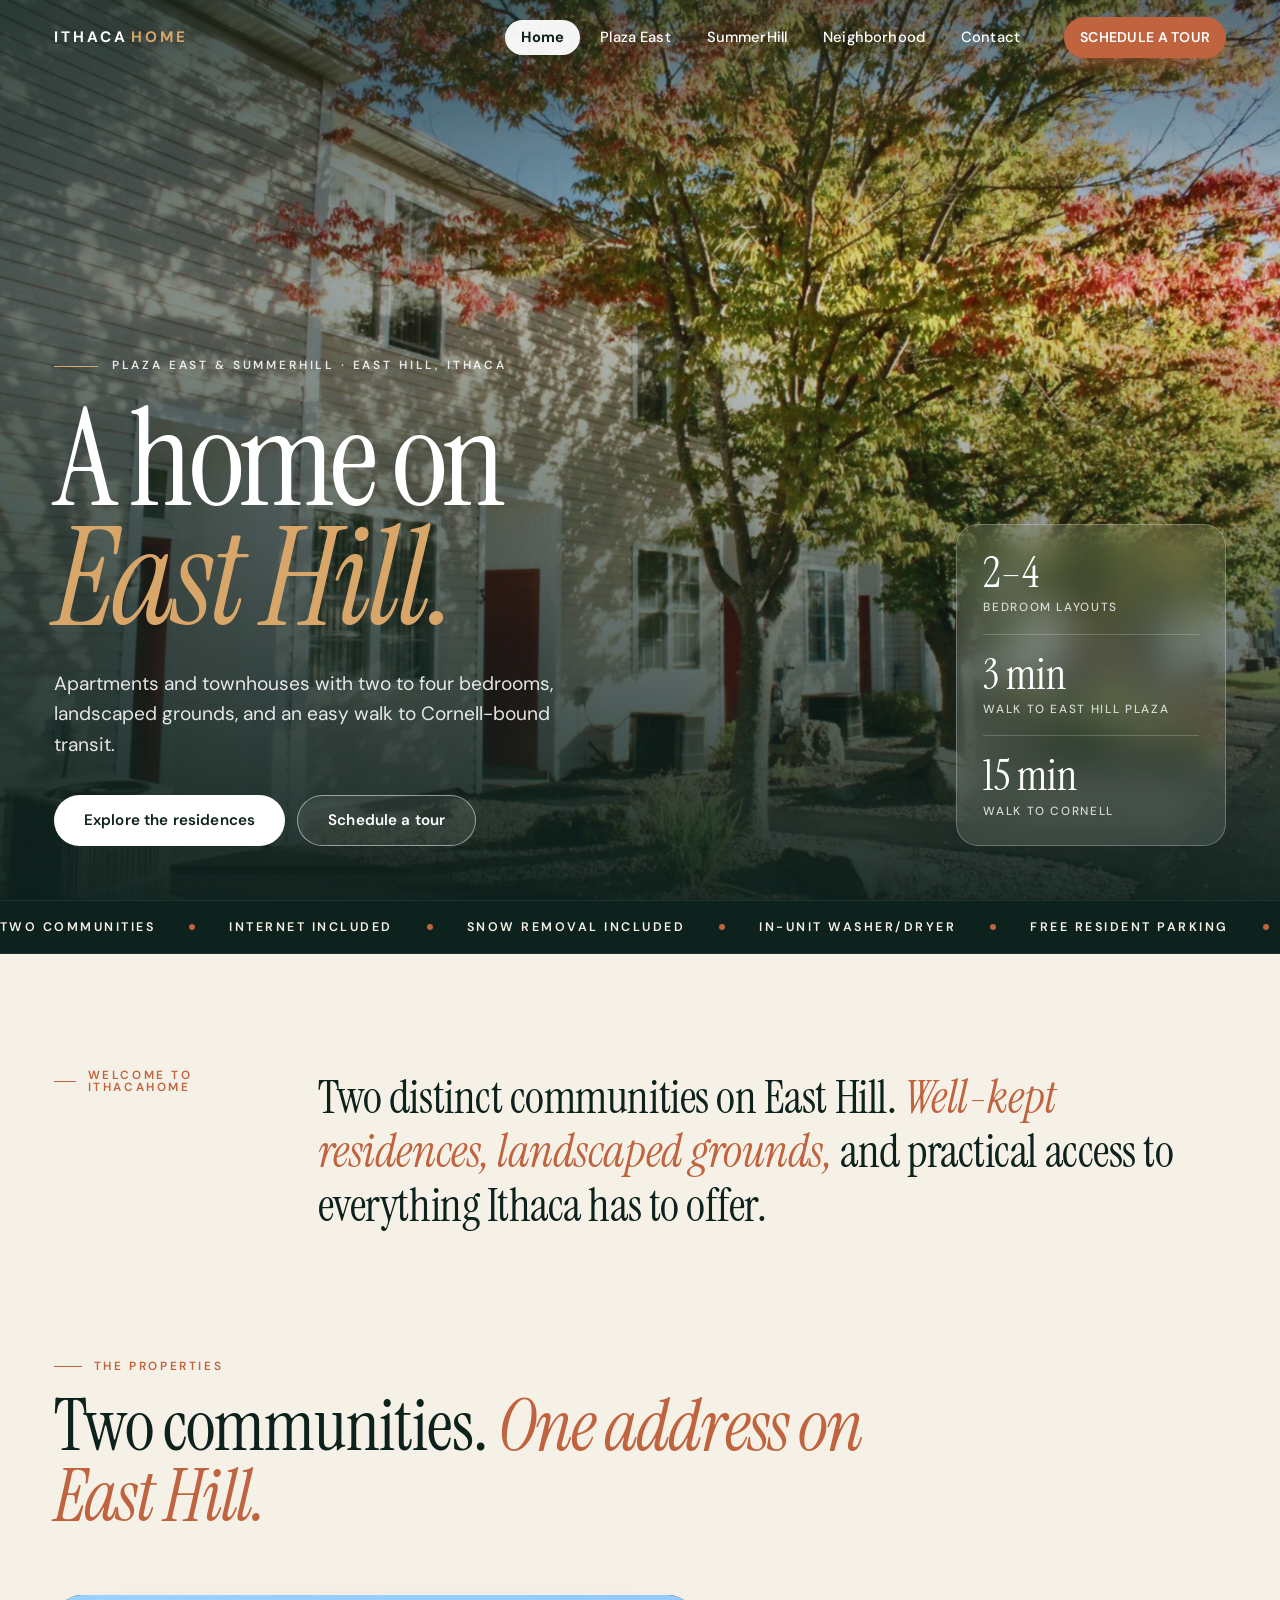
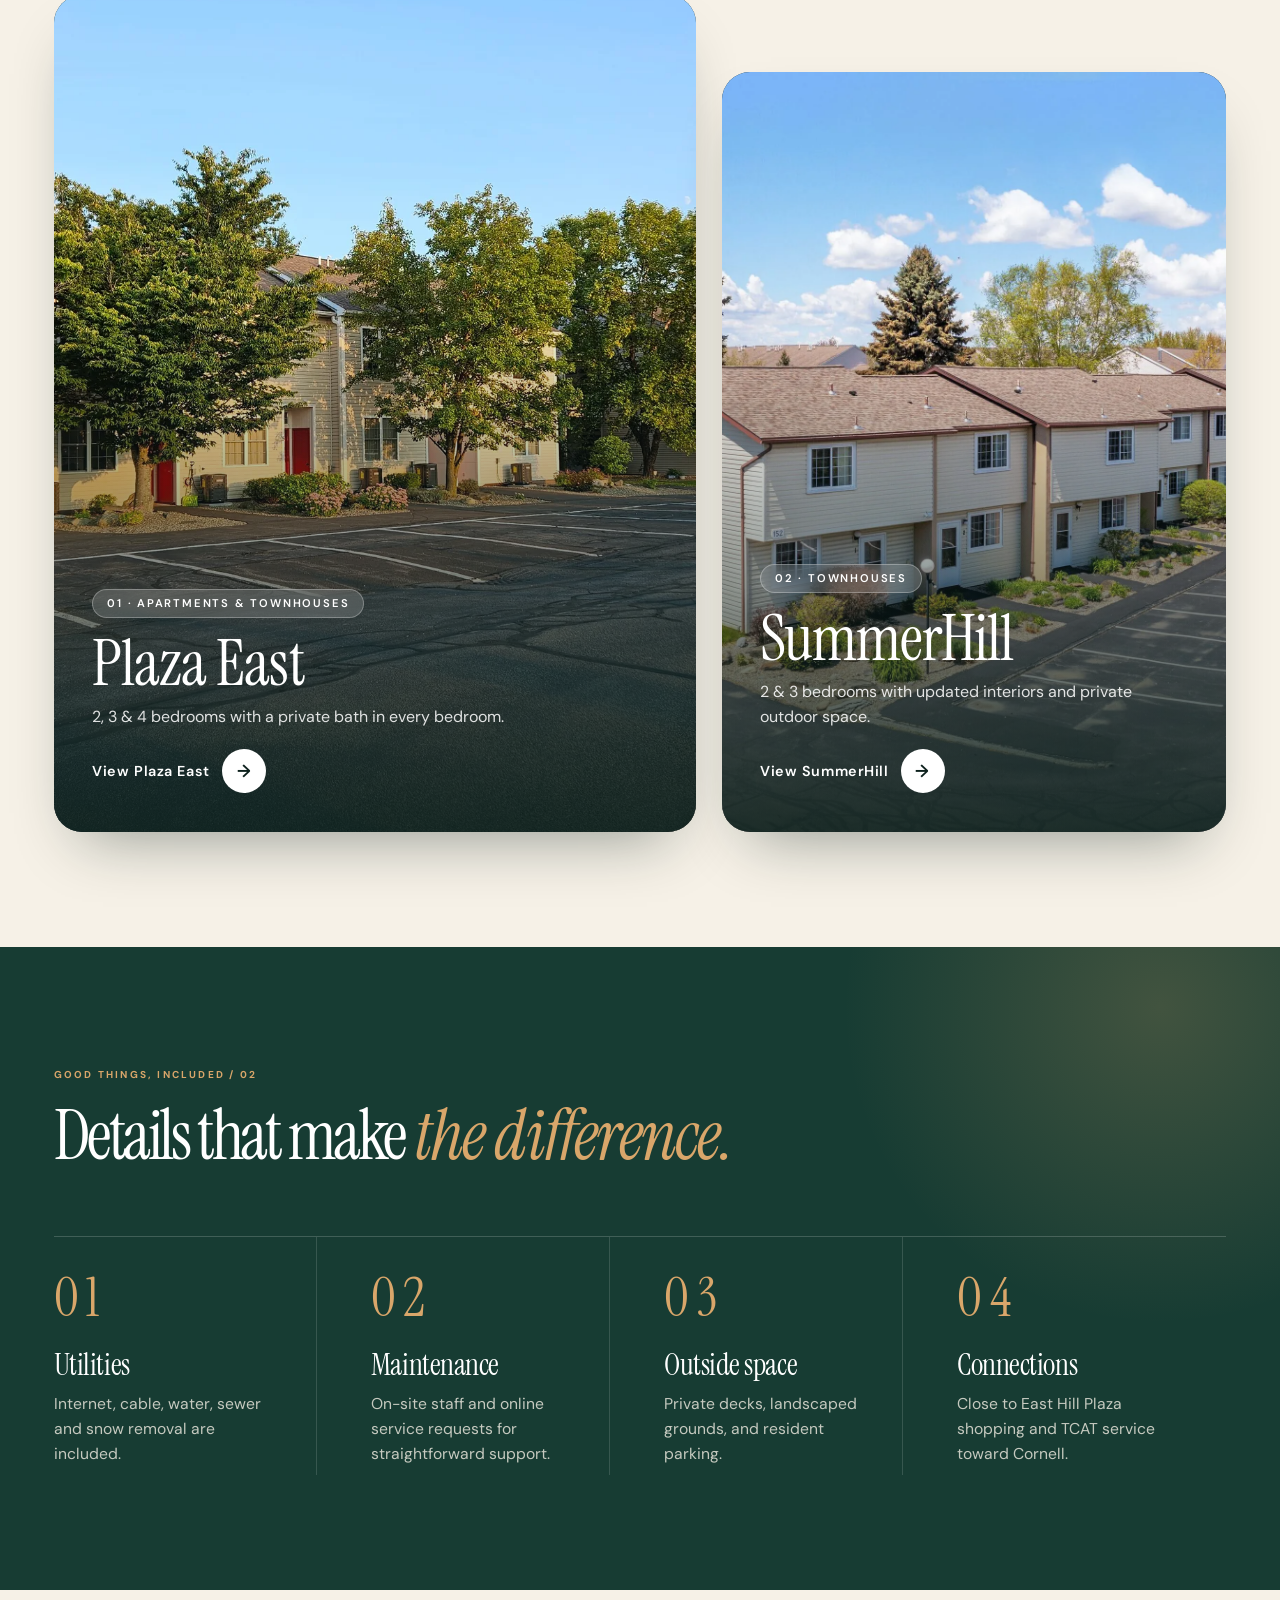
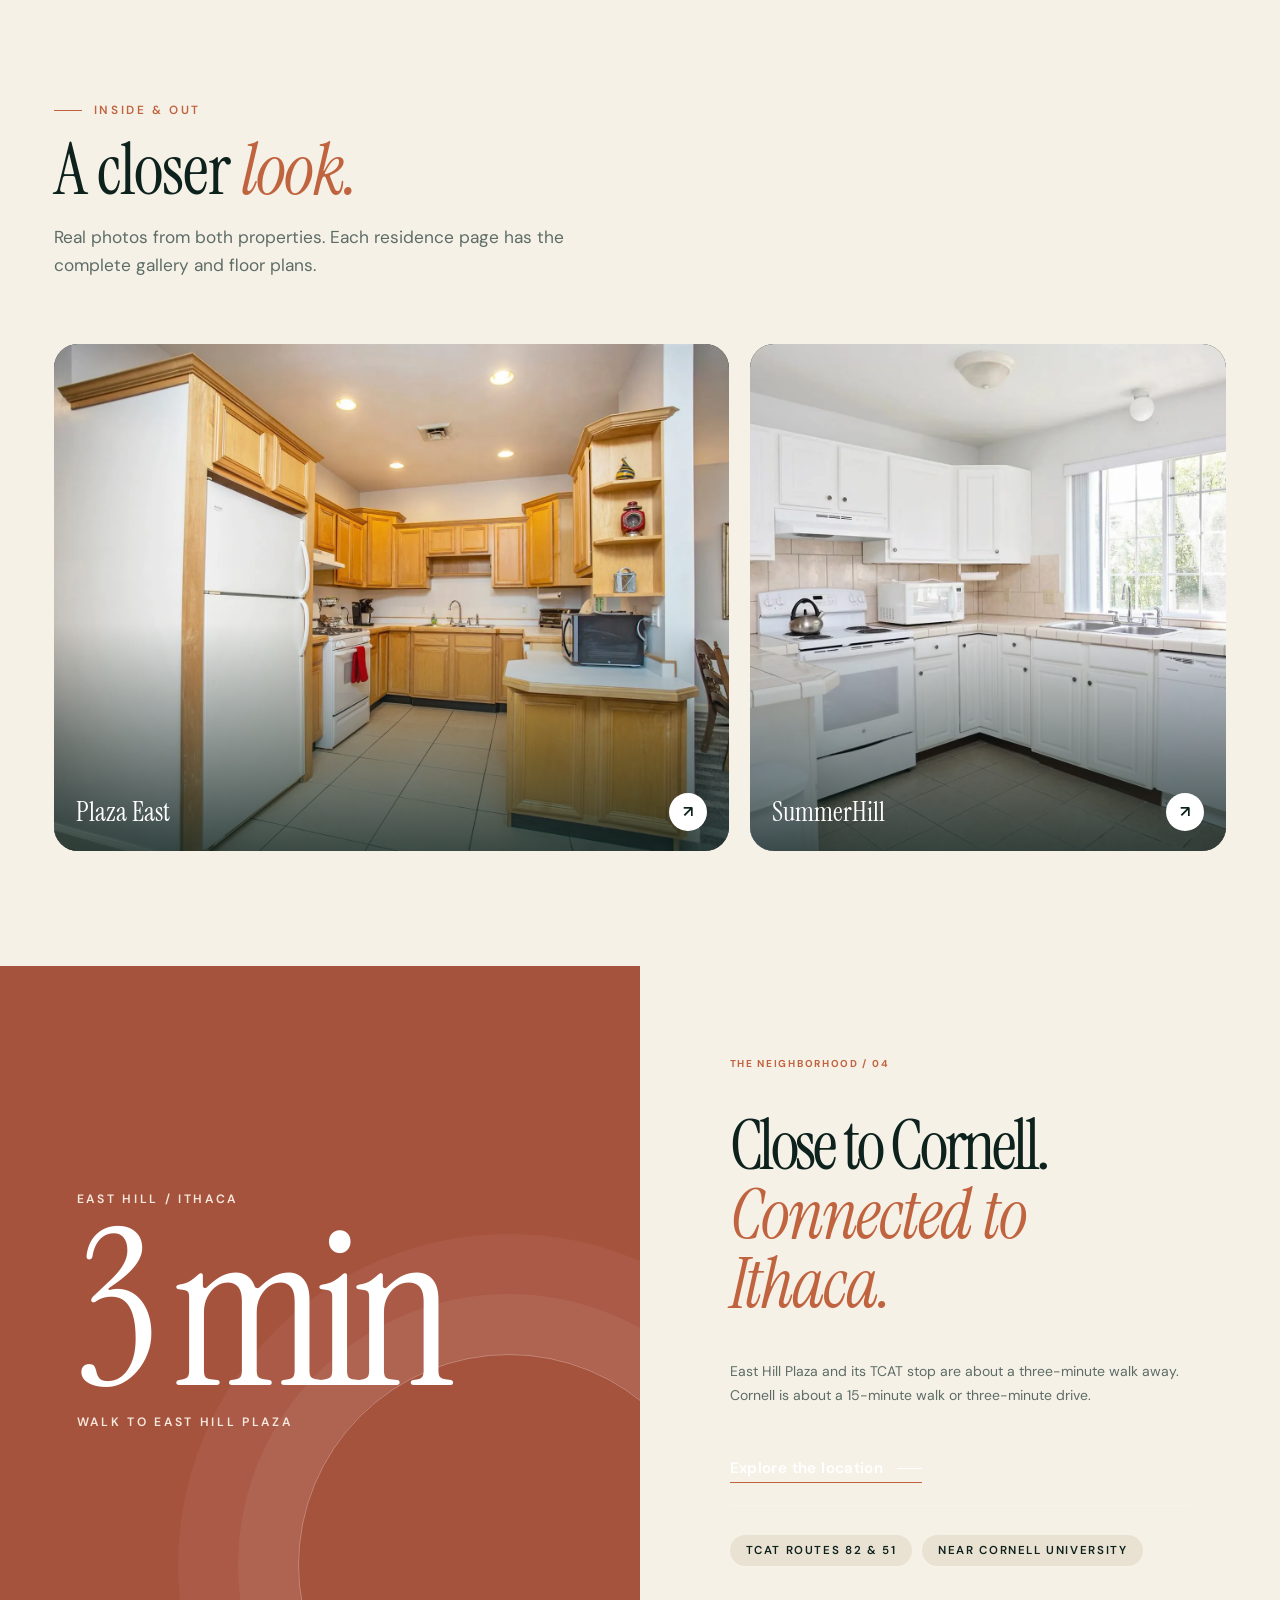
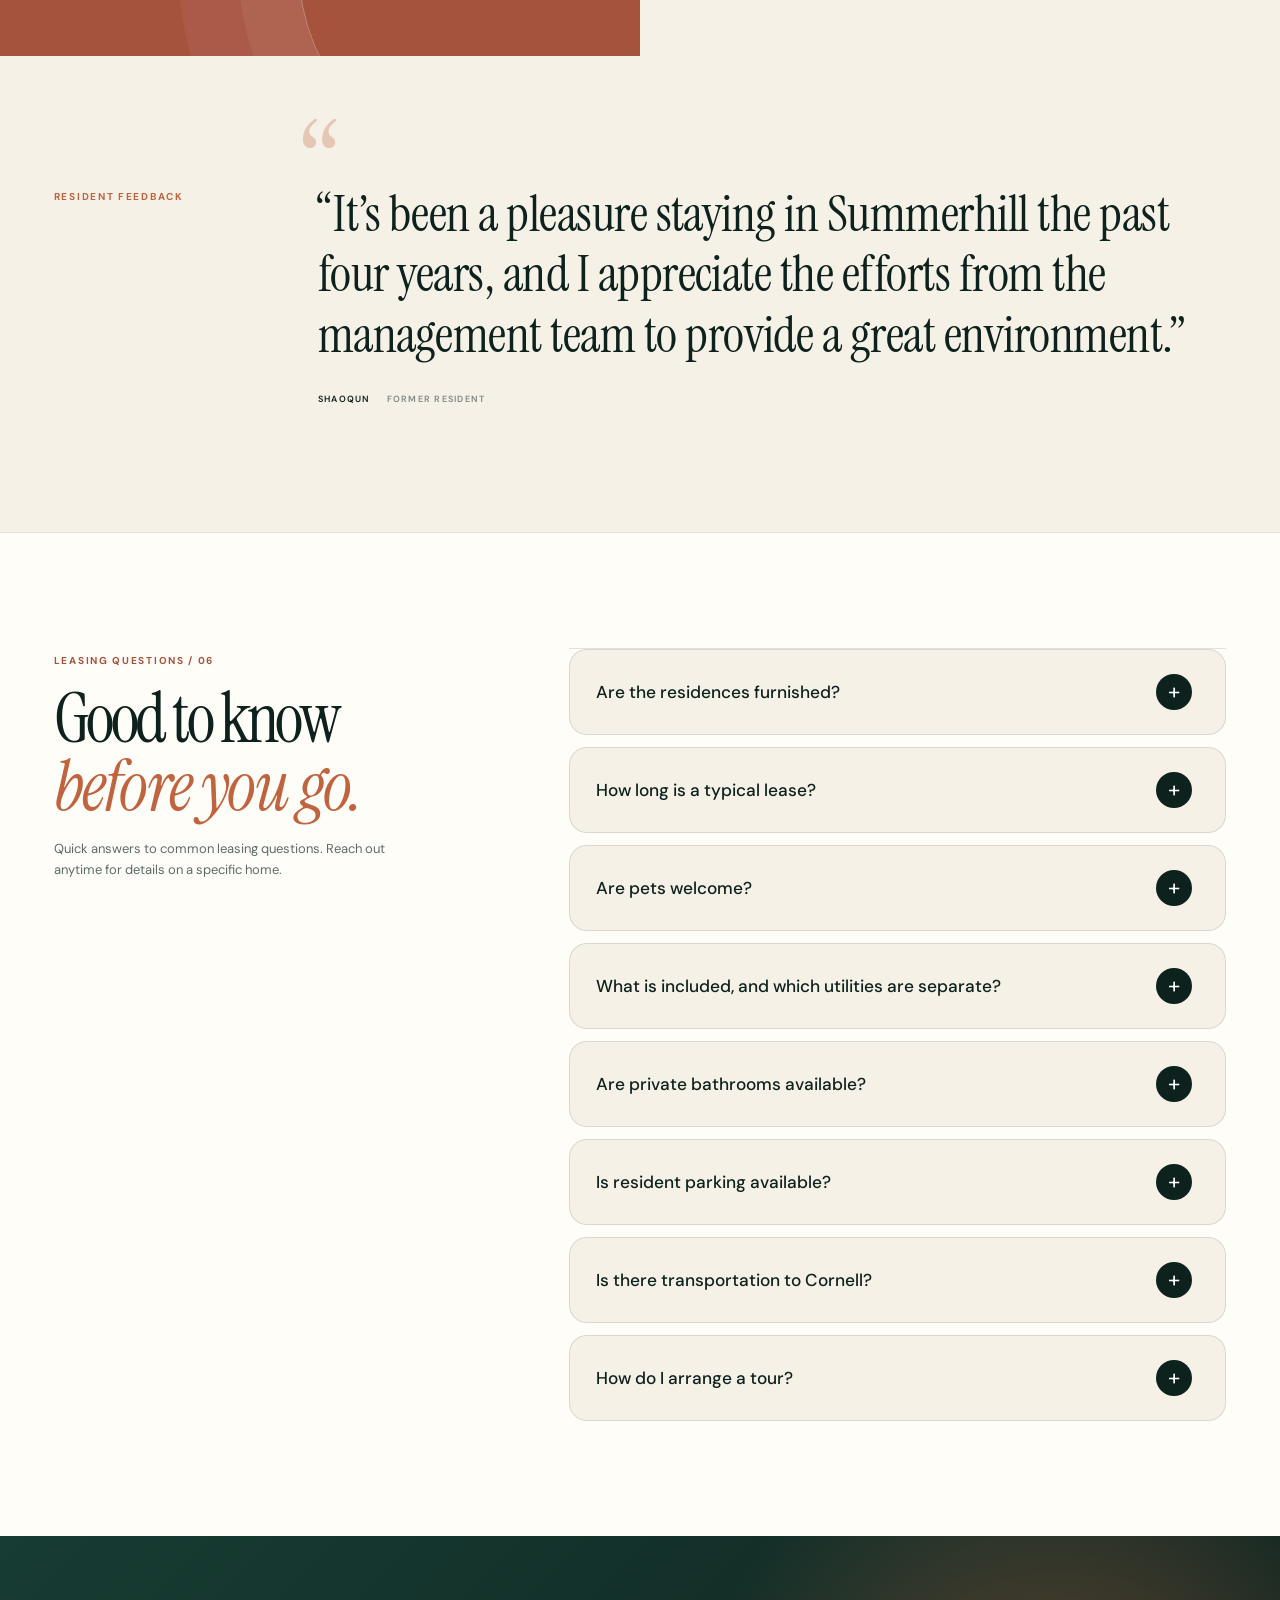
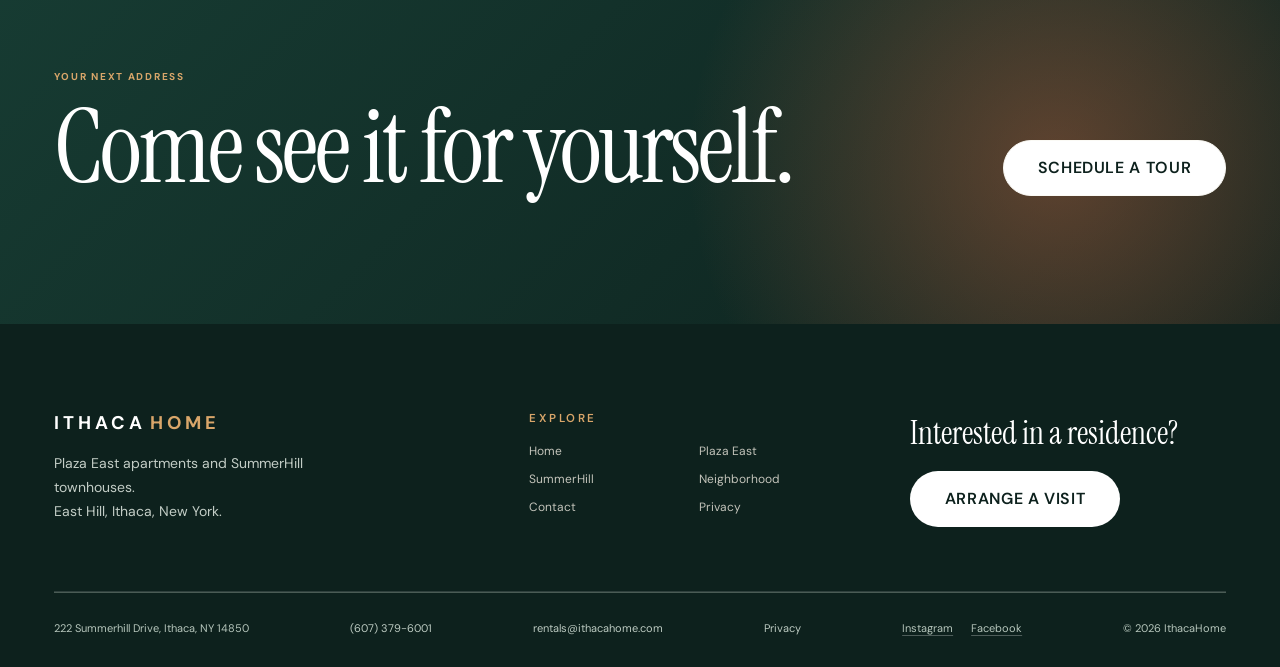
==== commit e7b2150f: "Rewrite FAQ copy in resident-friendly language, fix broken characters, remove header logo icon Co-au" ====
--- a/index.html
+++ b/index.html
@@ -1,5 +1,5 @@
 <!DOCTYPE html>
-<html lang="en"><head><meta charset="utf-8"/><meta content="width=device-width, initial-scale=1" name="viewport"/><meta content="#f7f4ef" name="theme-color"/><meta content="Explore Plaza East apartments and SummerHill townhouses on East Hill in Ithaca, NY. Two- to four-bedroom homes, landscaped grounds and Cornell access." name="description"/><title>IthacaHome | Apartments &amp; Townhouses Near Cornell University</title><link href="https://www.ithacahome.com/" rel="canonical"/><meta content="website" property="og:type"/><meta content="IthacaHome | Apartments &amp; Townhouses Near Cornell University" property="og:title"/><meta content="Explore Plaza East apartments and SummerHill townhouses on East Hill in Ithaca, NY. Two- to four-bedroom homes, landscaped grounds and Cornell access." property="og:description"/><meta content="https://www.ithacahome.com/" property="og:url"/><meta content="https://www.ithacahome.com/assets/residences-autumn.webp" property="og:image"/><meta content="summary_large_image" name="twitter:card"/><link href="/assets/favicon.svg" rel="icon" type="image/svg+xml"/><link href="https://fonts.googleapis.com" rel="preconnect"/><link crossorigin="" href="https://fonts.gstatic.com" rel="preconnect"/><link href="https://fonts.googleapis.com/css2?family=DM+Sans:wght@400;500;600;700&amp;family=Manrope:wght@400;500;600;700&amp;family=Instrument+Serif:ital@0;1&amp;display=swap" rel="stylesheet"/><link href="/assets/site.css" rel="stylesheet"/><link href="/assets/v14.css" rel="stylesheet"/><script defer="" src="/assets/site.js"></script><script type="application/ld+json">{"@context":"https://schema.org","@type":"ApartmentComplex","name":"IthacaHome \u2014 Plaza East and SummerHill","url":"https://www.ithacahome.com","description":"Apartments and townhouses on East Hill, near Cornell University.","telephone":"+1-607-379-6001","email":"rentals@ithacahome.com","address":{"@type":"PostalAddress","streetAddress":"222 Summerhill Drive","addressLocality":"Ithaca","addressRegion":"NY","postalCode":"14850","addressCountry":"US"}}</script><link as="image" href="/assets/residences-autumn.webp" rel="preload"/></head><body data-page="home"><a class="skip-link" href="#content">Skip to content</a><div aria-hidden="true" class="reading-progress"></div><header class="header" id="header"><div class="header-inner"><a aria-label="IthacaHome home" class="wordmark" href="/"><span aria-hidden="true" class="wordmark-roof"></span><span>ITHACA<span class="wordmark-home">HOME</span></span></a><nav aria-label="Main navigation" class="nav-desktop"><a href="/" aria-current="page">Home</a><a href="/plaza-east.html">Plaza East</a><a href="/summerhill.html">SummerHill</a><a href="/neighborhood.html">Neighborhood</a><a href="/contact.html">Contact</a></nav><a class="nav-action" href="/contact.html">Schedule a tour</a><button aria-controls="nav-mobile" aria-expanded="false" aria-label="Open navigation" class="nav-toggle" id="nav-toggle" type="button"><span></span><span></span></button></div><nav aria-label="Mobile navigation" class="nav-mobile" id="nav-mobile" inert=""><a href="/" aria-current="page">Home</a><a href="/plaza-east.html">Plaza East</a><a href="/summerhill.html">SummerHill</a><a href="/neighborhood.html">Neighborhood</a><a href="/contact.html">Contact</a><a class="mobile-book" href="/contact.html">Schedule a tour</a><div class="mobile-contact"><a href="tel:+16073796001">(607) 379-6001</a><a href="mailto:rentals@ithacahome.com">rentals@ithacahome.com</a><a href="/privacy.html">Privacy</a></div></nav></header><main id="content">
+<html lang="en"><head><meta charset="utf-8"/><meta content="width=device-width, initial-scale=1" name="viewport"/><meta content="#f7f4ef" name="theme-color"/><meta content="Explore Plaza East apartments and SummerHill townhouses on East Hill in Ithaca, NY. Two- to four-bedroom homes, landscaped grounds and Cornell access." name="description"/><title>IthacaHome | Apartments &amp; Townhouses Near Cornell University</title><link href="https://www.ithacahome.com/" rel="canonical"/><meta content="website" property="og:type"/><meta content="IthacaHome | Apartments &amp; Townhouses Near Cornell University" property="og:title"/><meta content="Explore Plaza East apartments and SummerHill townhouses on East Hill in Ithaca, NY. Two- to four-bedroom homes, landscaped grounds and Cornell access." property="og:description"/><meta content="https://www.ithacahome.com/" property="og:url"/><meta content="https://www.ithacahome.com/assets/residences-autumn.webp" property="og:image"/><meta content="summary_large_image" name="twitter:card"/><link href="/assets/favicon.svg" rel="icon" type="image/svg+xml"/><link href="https://fonts.googleapis.com" rel="preconnect"/><link crossorigin="" href="https://fonts.gstatic.com" rel="preconnect"/><link href="https://fonts.googleapis.com/css2?family=DM+Sans:wght@400;500;600;700&amp;family=Manrope:wght@400;500;600;700&amp;family=Instrument+Serif:ital@0;1&amp;display=swap" rel="stylesheet"/><link href="/assets/site.css" rel="stylesheet"/><link href="/assets/v14.css" rel="stylesheet"/><script defer="" src="/assets/site.js"></script><script type="application/ld+json">{"@context":"https://schema.org","@type":"ApartmentComplex","name":"IthacaHome \u2014 Plaza East and SummerHill","url":"https://www.ithacahome.com","description":"Apartments and townhouses on East Hill, near Cornell University.","telephone":"+1-607-379-6001","email":"rentals@ithacahome.com","address":{"@type":"PostalAddress","streetAddress":"222 Summerhill Drive","addressLocality":"Ithaca","addressRegion":"NY","postalCode":"14850","addressCountry":"US"}}</script><link as="image" href="/assets/residences-autumn.webp" rel="preload"/></head><body data-page="home"><a class="skip-link" href="#content">Skip to content</a><div aria-hidden="true" class="reading-progress"></div><header class="header" id="header"><div class="header-inner"><a aria-label="IthacaHome home" class="wordmark" href="/"><span>ITHACA<span class="wordmark-home">HOME</span></span></a><nav aria-label="Main navigation" class="nav-desktop"><a href="/" aria-current="page">Home</a><a href="/plaza-east.html">Plaza East</a><a href="/summerhill.html">SummerHill</a><a href="/neighborhood.html">Neighborhood</a><a href="/contact.html">Contact</a></nav><a class="nav-action" href="/contact.html">Schedule a tour</a><button aria-controls="nav-mobile" aria-expanded="false" aria-label="Open navigation" class="nav-toggle" id="nav-toggle" type="button"><span></span><span></span></button></div><nav aria-label="Mobile navigation" class="nav-mobile" id="nav-mobile" inert=""><a href="/" aria-current="page">Home</a><a href="/plaza-east.html">Plaza East</a><a href="/summerhill.html">SummerHill</a><a href="/neighborhood.html">Neighborhood</a><a href="/contact.html">Contact</a><a class="mobile-book" href="/contact.html">Schedule a tour</a><div class="mobile-contact"><a href="tel:+16073796001">(607) 379-6001</a><a href="mailto:rentals@ithacahome.com">rentals@ithacahome.com</a><a href="/privacy.html">Privacy</a></div></nav></header><main id="content">
 <section aria-labelledby="hero-heading" class="x-hero"><div class="x-hero-media"><img alt="Tree-lined IthacaHome townhouse courtyard with white siding and warm autumn foliage" decoding="async" fetchpriority="high" height="1066" loading="eager" src="/assets/residences-autumn.webp" width="1600"/></div><div class="x-hero-inner"><div class="x-hero-copy"><p class="x-kicker"><span></span>Plaza East &amp; SummerHill · East Hill, Ithaca</p><h1 id="hero-heading">A home on <em>East&nbsp;Hill.</em></h1><p class="x-lead">Apartments and townhouses with two to four bedrooms, landscaped grounds, and an easy walk to Cornell-bound transit.</p><div class="x-actions"><a class="x-btn x-btn-light" href="#communities">Explore the residences</a><a class="x-btn x-btn-ghost" href="/contact.html">Schedule a tour</a></div></div><dl class="x-facts"><div><dt>2–4</dt><dd>Bedroom layouts</dd></div><div><dt>3 min</dt><dd>Walk to East Hill Plaza</dd></div><div><dt>15 min</dt><dd>Walk to Cornell</dd></div></dl></div><a aria-label="Scroll to the residences" class="x-scroll" href="#communities"><span></span></a></section><section aria-label="Highlights" class="x-ticker"><div class="x-ticker-track"><ul><li>Two communities</li><li>Internet included</li><li>Snow removal included</li><li>In-unit washer/dryer</li><li>Free resident parking</li><li>Pet friendly</li><li>TCAT routes 82 &amp; 51</li></ul><ul aria-hidden="true"><li>Two communities</li><li>Internet included</li><li>Snow removal included</li><li>In-unit washer/dryer</li><li>Free resident parking</li><li>Pet friendly</li><li>TCAT routes 82 &amp; 51</li></ul></div></section>
 <section class="x-intro"><div class="container x-intro-grid"><span class="x-eyebrow">Welcome to IthacaHome</span><p>Two distinct communities on East Hill. <em>Well-kept residences, landscaped grounds,</em> and practical access to everything Ithaca has to offer.</p></div></section>
 <section class="x-communities" id="communities"><div class="container"><div class="x-head reveal"><span class="x-eyebrow">The properties</span><h2>Two communities. <em>One address&nbsp;on East&nbsp;Hill.</em></h2></div><div class="x-cards"><a class="x-card reveal" href="/plaza-east.html"><img alt="Plaza East apartments, white buildings framed by green trees" decoding="async" height="1200" loading="lazy" src="/assets/plaza-east-exterior.webp" width="1600"/><div class="x-card-body"><span class="x-tag">01 · Apartments &amp; townhouses</span><h3>Plaza East</h3><p>2, 3 &amp; 4 bedrooms with a private bath in every bedroom.</p><span class="x-link">View Plaza East <i aria-hidden="true"></i></span></div></a><a class="x-card reveal" href="/summerhill.html"><img alt="SummerHill townhouse buildings and parking area in Ithaca" decoding="async" height="1600" loading="lazy" src="/assets/summerhill-street.webp" width="2048"/><div class="x-card-body"><span class="x-tag">02 · Townhouses</span><h3>SummerHill</h3><p>2 &amp; 3 bedrooms with updated interiors and private outdoor space.</p><span class="x-link">View SummerHill <i aria-hidden="true"></i></span></div></a></div></div></section>
@@ -7,5 +7,5 @@
 <section class="x-looks"><div class="container"><div class="x-head reveal"><span class="x-eyebrow">Inside &amp; out</span><h2>A closer <em>look.</em></h2><p>Real photos from both properties. Each residence page has the complete gallery and floor plans.</p></div><div class="x-bento"><a class="x-tile x-tile-a reveal" href="/plaza-east.html#gallery"><img alt="Plaza East kitchen with warm wood cabinetry and white appliances" decoding="async" height="1200" loading="lazy" src="/assets/plaza-bedroom.webp" width="1800"/><span>Plaza East<i aria-hidden="true"></i></span></a><a class="x-tile x-tile-b reveal" href="/summerhill.html#gallery"><img alt="SummerHill townhouse kitchen with white cabinets and a sunlit window" decoding="async" height="1200" loading="lazy" src="/assets/summerhill-kitchen.webp" width="1800"/><span>SummerHill<i aria-hidden="true"></i></span></a></div></div></section>
 <section class="location-tease location-tease-refined"><div class="location-band"><span>EAST HILL / ITHACA</span><strong>3 min</strong><span>WALK TO EAST HILL PLAZA</span></div><div class="location-tease-copy reveal"><span class="eyebrow">THE NEIGHBORHOOD / 04</span><h2>Close to Cornell.<br/><em>Connected to Ithaca.</em></h2><p>East Hill Plaza and its TCAT stop are about a three-minute walk away. Cornell is about a 15-minute walk or three-minute drive.</p><a class="quiet-link" href="/neighborhood.html">Explore the location <span aria-hidden="true" class="line-mark"></span></a><div class="location-facts"><span>TCAT ROUTES 82 &amp; 51</span><span>NEAR CORNELL UNIVERSITY</span></div></div></section>
 <section class="testimonial section"><div class="container quote-grid"><div><span class="eyebrow">RESIDENT FEEDBACK</span><p class="quote-label">A note from a resident</p></div><div class="quote-content reveal"><blockquote>“It’s been a pleasure staying in Summerhill the past four years, and I appreciate the efforts from the management team to provide a great environment.”</blockquote><div class="quote-credit"><span>SHAOQUN</span><span>FORMER RESIDENT</span></div></div></div></section>
-<section class="faq-section section" id="faq"><div class="container faq-grid"><div class="reveal"><span class="eyebrow">LEASING QUESTIONS / 06</span><h2>Good to know<br/><em>before you go.</em></h2><p>Answers to a few common leasing questions. The team can confirm current terms for a specific unit.</p></div><div class="faq-list reveal"><details><summary>Are the residences furnished?</summary><p>The supplied rental information lists the residences as unfurnished. Ask the leasing team whether any current exceptions apply.</p></details><details><summary>How long is a typical lease?</summary><p>Leases are generally for one year. Shorter terms may occasionally be possible; inquire directly.</p></details><details><summary>Are pets welcome?</summary><p>Cats and dogs are permitted subject to breed restrictions. The existing IthacaHome FAQ names pit bulls, Rottweilers and German shepherds among breeds not accepted, and sets a three-pet-per-unit maximum. It lists no added fee for the first pet and $25 per month for each additional pet. The supplied 2025?26 sheet also lists an extra $25 per month for pets over 50 pounds. Policies and fees can change; confirm the current rules with leasing. Contact the team about accommodation requests.</p></details><details><summary>What is included, and which utilities are separate?</summary><p>The supplied 2025?26 sheet lists internet, snow removal and in-unit washer/dryer at no extra charge, with water and sewer subject to a quarterly cap. Gas/electric usage and solid-waste charges are listed separately. These are historical terms, not a current quote; ask leasing to confirm today's inclusions and costs.</p></details><details><summary>Are private bathrooms available?</summary><p>Every Plaza East bedroom has an attached private bathroom. Some SummerHill layouts do as well; check with leasing about the specific floor plan.</p></details><details><summary>Is resident parking available?</summary><p>The supplied information lists free resident parking and optional garage rentals. Contact leasing for current garage availability and pricing.</p></details><details><summary>Is there transportation to Cornell?</summary><p>East Hill Plaza and its TCAT stop are about a three-minute walk away. Cornell is about a 15-minute walk or three-minute drive. Routes 82 and 51 serve the area; <a href="https://tcatbus.com/bus-schedules/" rel="noopener noreferrer" target="_blank">check current TCAT schedules</a>.</p></details><details><summary>How do I arrange a tour?</summary><p>Use the inquiry form or email <a href="mailto:rentals@ithacahome.com">rentals@ithacahome.com</a> to coordinate an in-person visit. <a href="https://www.apartments.com/plaza-east-summerhill-townhouses-ithaca-ny/przvhlr/" rel="noopener noreferrer" target="_blank">Virtual 3D tours</a> are also available.</p></details></div></div></section>
+<section class="faq-section section" id="faq"><div class="container faq-grid"><div class="reveal"><span class="eyebrow">LEASING QUESTIONS / 06</span><h2>Good to know<br/><em>before you go.</em></h2><p>Quick answers to common leasing questions. Reach out anytime for details on a specific home.</p></div><div class="faq-list reveal"><details><summary>Are the residences furnished?</summary><p>Residences are unfurnished. If you have questions about a specific unit, the leasing team is happy to help.</p></details><details><summary>How long is a typical lease?</summary><p>Leases are generally for one year. Shorter terms may occasionally be possible; inquire directly.</p></details><details><summary>Are pets welcome?</summary><p>Yes. Cats and dogs are welcome, up to three pets per home. The first pet is free and each additional pet is $25 per month. Pets over 50 lb carry an extra $25 per month. Pit bulls, Rottweilers and German Shepherds are not accepted. Contact the leasing team to confirm current pet terms or to ask about an accommodation.</p></details><details><summary>What is included, and which utilities are separate?</summary><p>Internet, snow removal and an in-unit washer/dryer come at no extra charge, and water and sewer are covered up to a quarterly cap. Gas, electric and solid-waste charges are billed separately. Ask the leasing team for the current details for your unit.</p></details><details><summary>Are private bathrooms available?</summary><p>Every Plaza East bedroom has an attached private bathroom. Some SummerHill layouts do as well. Ask the leasing team about a specific floor plan.</p></details><details><summary>Is resident parking available?</summary><p>Yes. Resident parking is free, and garages are available to rent. Contact the leasing team for current garage availability.</p></details><details><summary>Is there transportation to Cornell?</summary><p>East Hill Plaza and its TCAT stop are about a three-minute walk away. Cornell is about a 15-minute walk or three-minute drive. Routes 82 and 51 serve the area; <a href="https://tcatbus.com/bus-schedules/" rel="noopener noreferrer" target="_blank">check current TCAT schedules</a>.</p></details><details><summary>How do I arrange a tour?</summary><p>Use the inquiry form or email <a href="mailto:rentals@ithacahome.com">rentals@ithacahome.com</a> to coordinate an in-person visit. <a href="https://www.apartments.com/plaza-east-summerhill-townhouses-ithaca-ny/przvhlr/" rel="noopener noreferrer" target="_blank">Virtual 3D tours</a> are also available.</p></details></div></div></section>
 <section class="bottom-call"><div class="container bottom-call-inner reveal"><div><span class="eyebrow">YOUR NEXT ADDRESS</span><h2>Come see it for yourself.</h2></div><a class="button button-paper" href="/contact.html">Schedule a tour</a></div></section></main><footer class="footer"><div class="container"><div class="footer-top"><div><a class="footer-brand" href="/">ITHACA<span>HOME</span></a><p>Plaza East apartments and SummerHill townhouses.<br/>East Hill, Ithaca, New York.</p></div><nav aria-label="Footer navigation" class="footer-nav"><span>EXPLORE</span><div><a href="/">Home</a><a href="/plaza-east.html">Plaza East</a><a href="/summerhill.html">SummerHill</a><a href="/neighborhood.html">Neighborhood</a><a href="/contact.html">Contact</a><a href="/privacy.html">Privacy</a></div></nav><div class="footer-cta"><p>Interested in a residence?</p><a class="button button-cream" href="/contact.html">Arrange a visit</a></div></div><div class="footer-bottom"><span>222 Summerhill Drive, Ithaca, NY 14850</span><a href="tel:+16073796001">(607) 379-6001</a><a href="mailto:rentals@ithacahome.com">rentals@ithacahome.com</a><a href="/privacy.html">Privacy</a><div class="footer-social" aria-label="Follow IthacaHome"><a href="https://www.instagram.com/ithacahomeny/" rel="noopener noreferrer" target="_blank">Instagram</a><a href="https://www.facebook.com/profile.php?id=61592656851045" rel="noopener noreferrer" target="_blank">Facebook</a></div><span>© <span id="year">2026</span> IthacaHome</span></div></div></footer><dialog aria-label="Property image viewer" class="lightbox" id="lightbox"><div class="lightbox-top"><span id="lightbox-count">01 / 12</span><button aria-label="Close gallery" class="lightbox-close" type="button">Close</button></div><div class="lightbox-stage"><button aria-label="Previous photo" class="lightbox-prev" type="button">Previous</button><figure><img alt="" id="lightbox-img"/><figcaption id="lightbox-caption"></figcaption></figure><button aria-label="Next photo" class="lightbox-next" type="button">Next</button></div></dialog></body></html>
--- a/assets/v14.css
+++ b/assets/v14.css
@@ -21,6 +21,7 @@
 .header{height:76px;background:rgba(246,241,231,.82);-webkit-backdrop-filter:saturate(1.4) blur(18px);backdrop-filter:saturate(1.4) blur(18px);border-bottom:1px solid var(--x-line);transition:background .4s,height .4s var(--x-ease),box-shadow .4s}
 .header.is-condensed{height:64px;box-shadow:0 14px 40px -24px rgba(13,33,29,.5)}
 .header-inner{width:min(100% - var(--x-pad)*2,var(--x-max));max-width:none;margin-inline:auto;padding:0;display:flex;align-items:center;gap:28px;height:100%}
+.wordmark-roof{display:none!important}
 .wordmark{display:flex;align-items:center;gap:10px;font:700 .95rem/1 var(--font);letter-spacing:.2em;color:var(--x-ink);margin-right:auto}
 .wordmark-home{color:var(--x-clay);font-weight:700}
 .nav-desktop{display:flex;gap:4px;align-items:center}
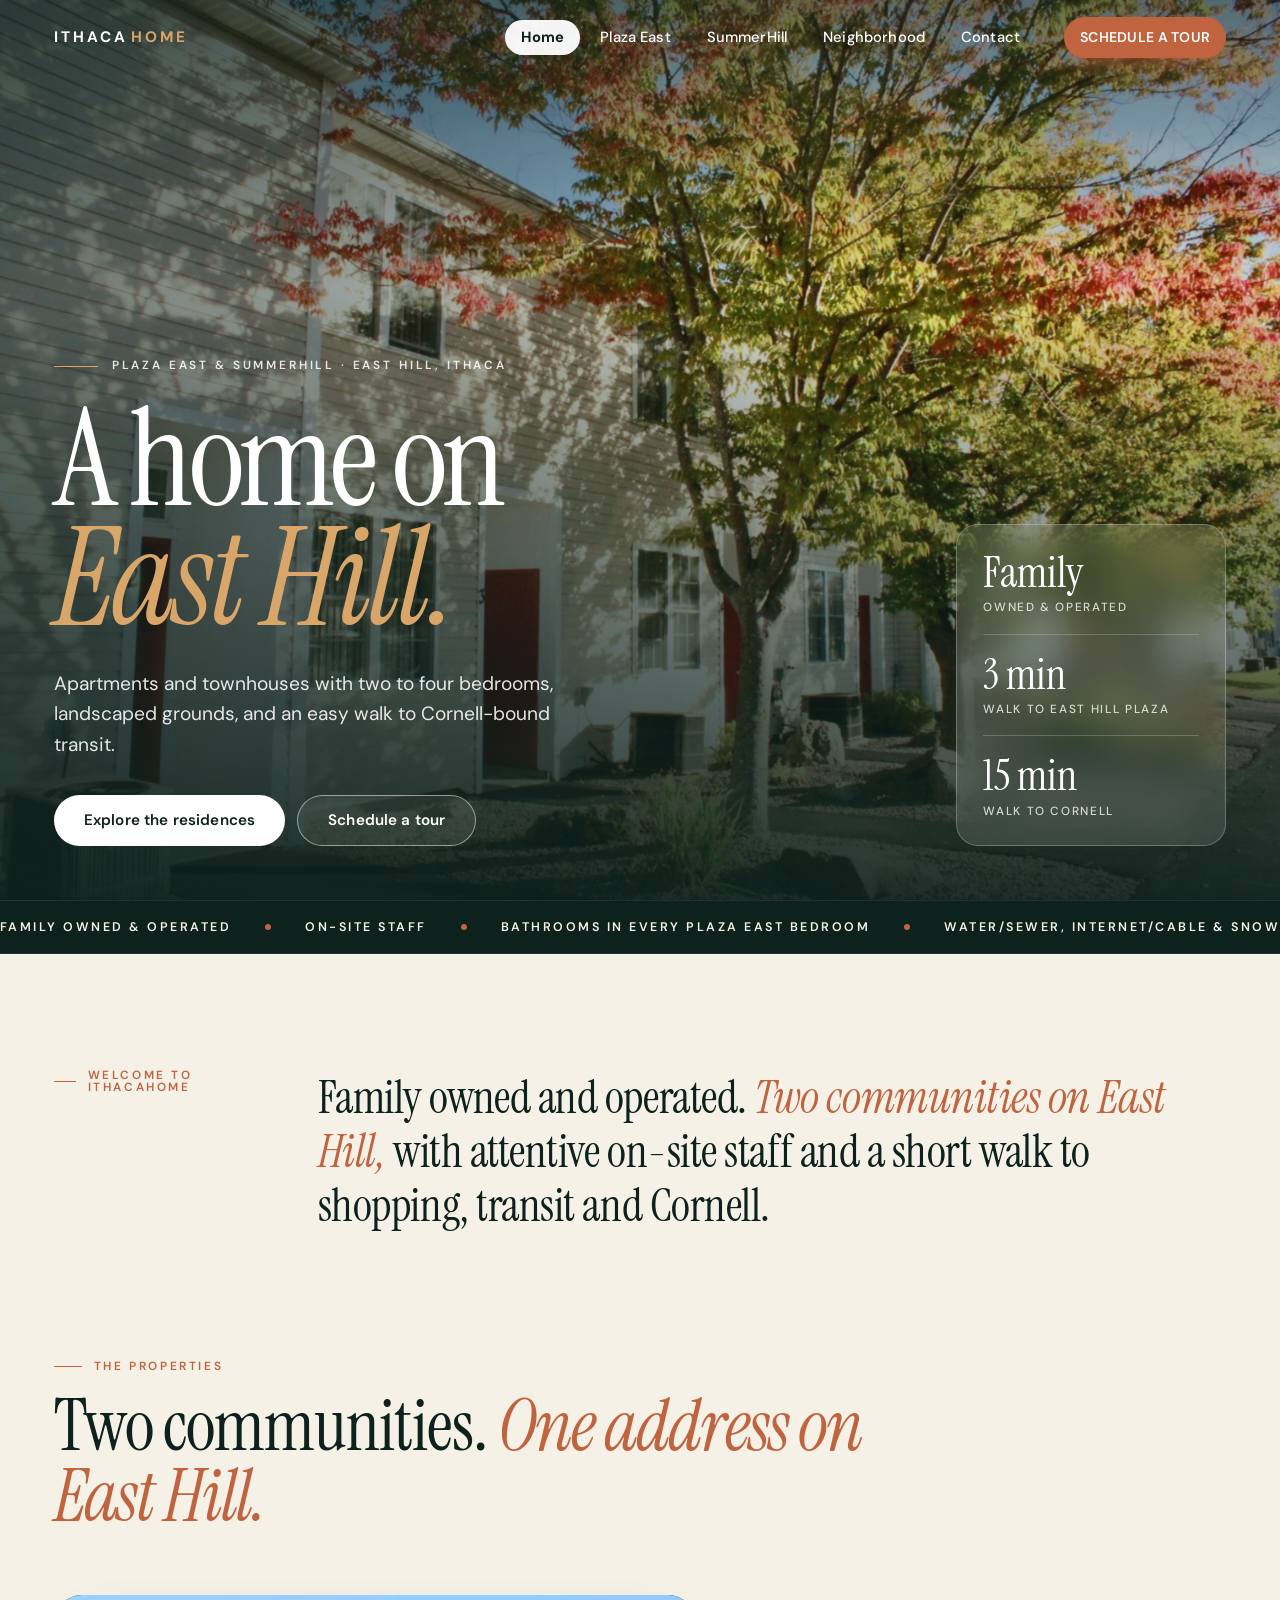
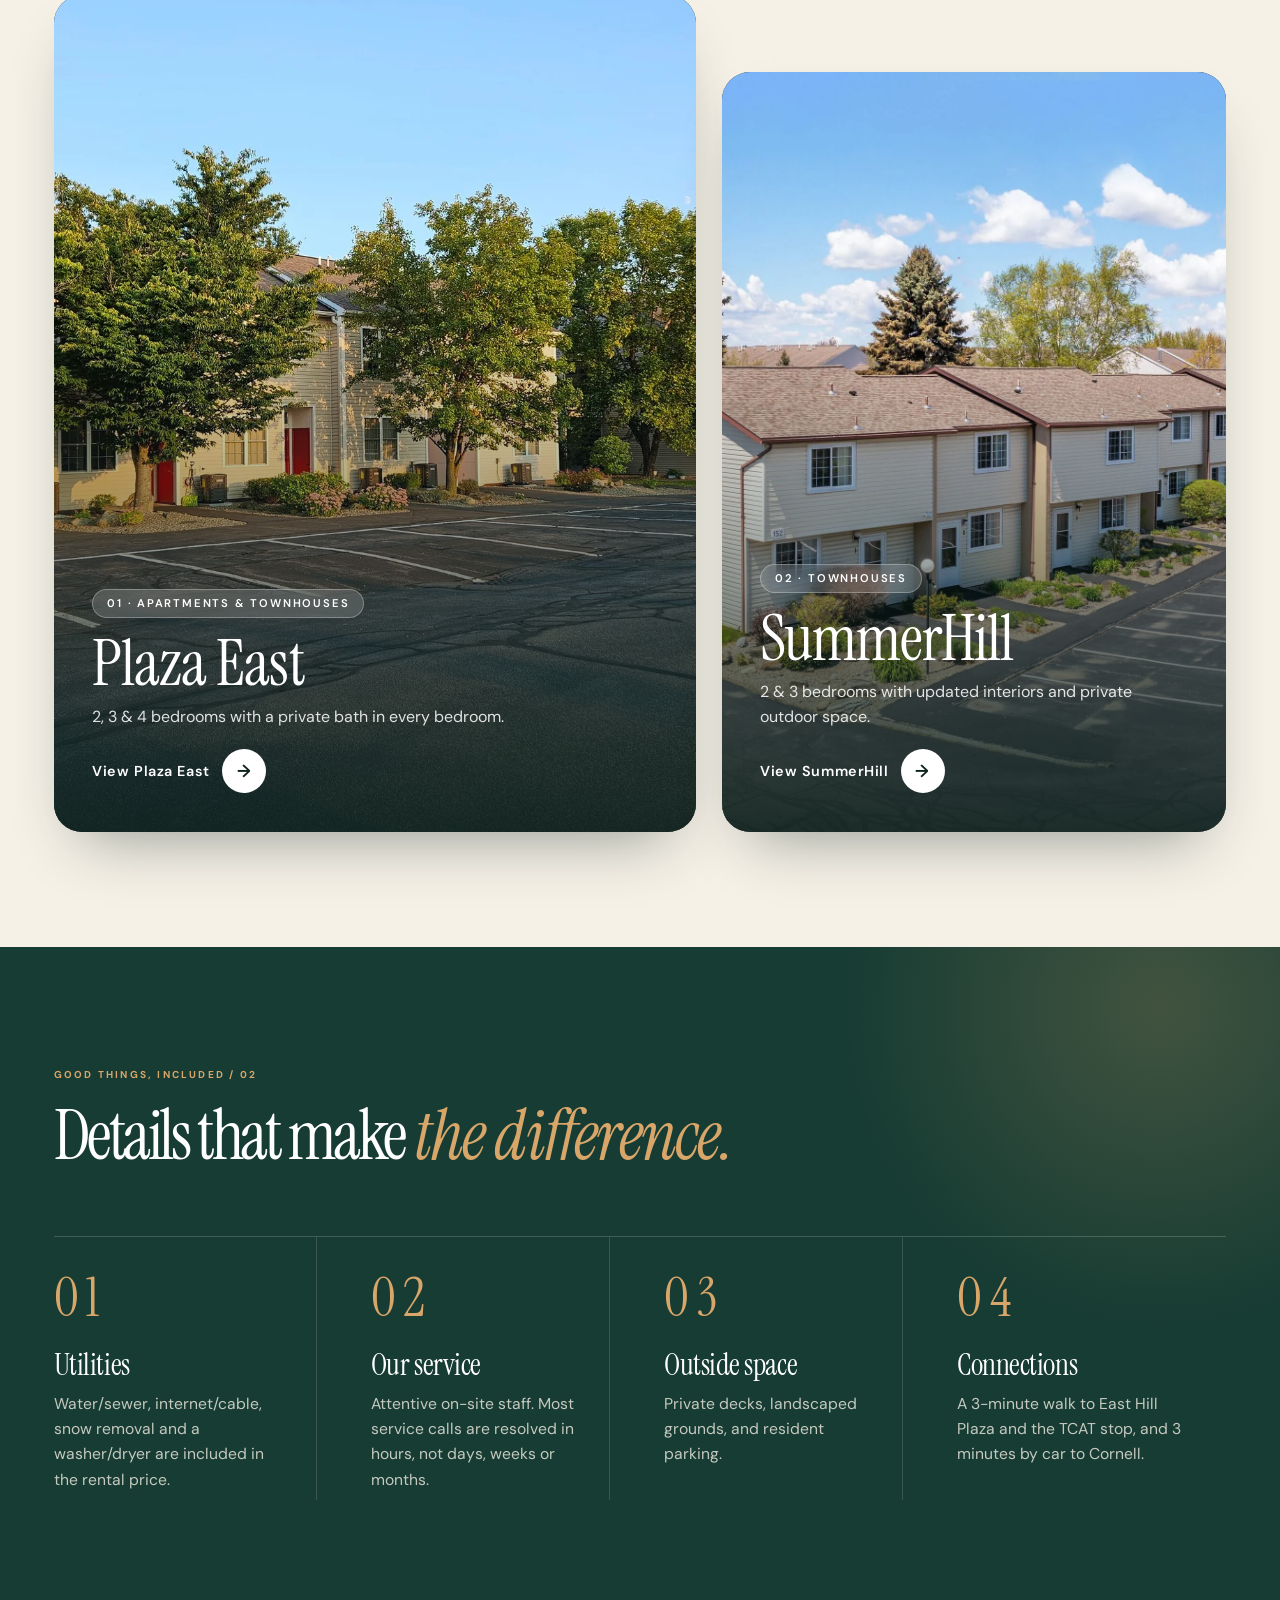
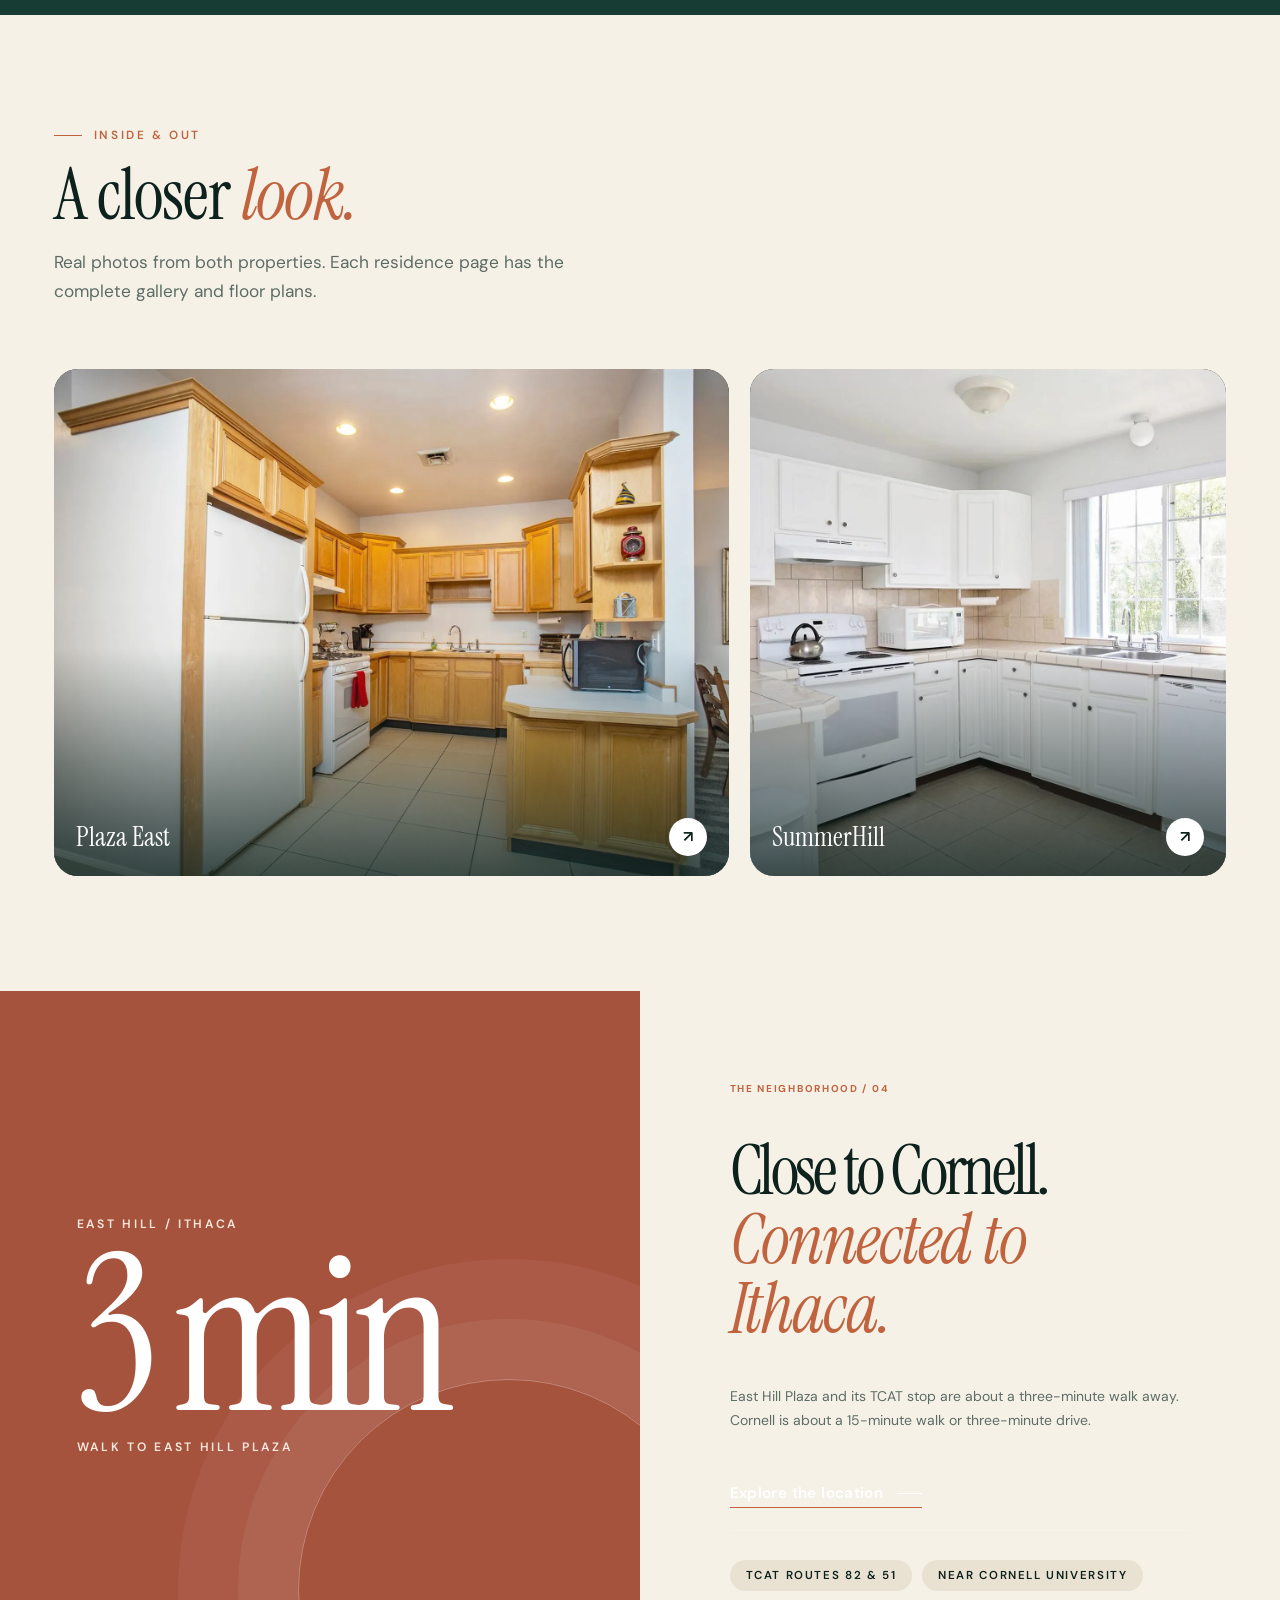
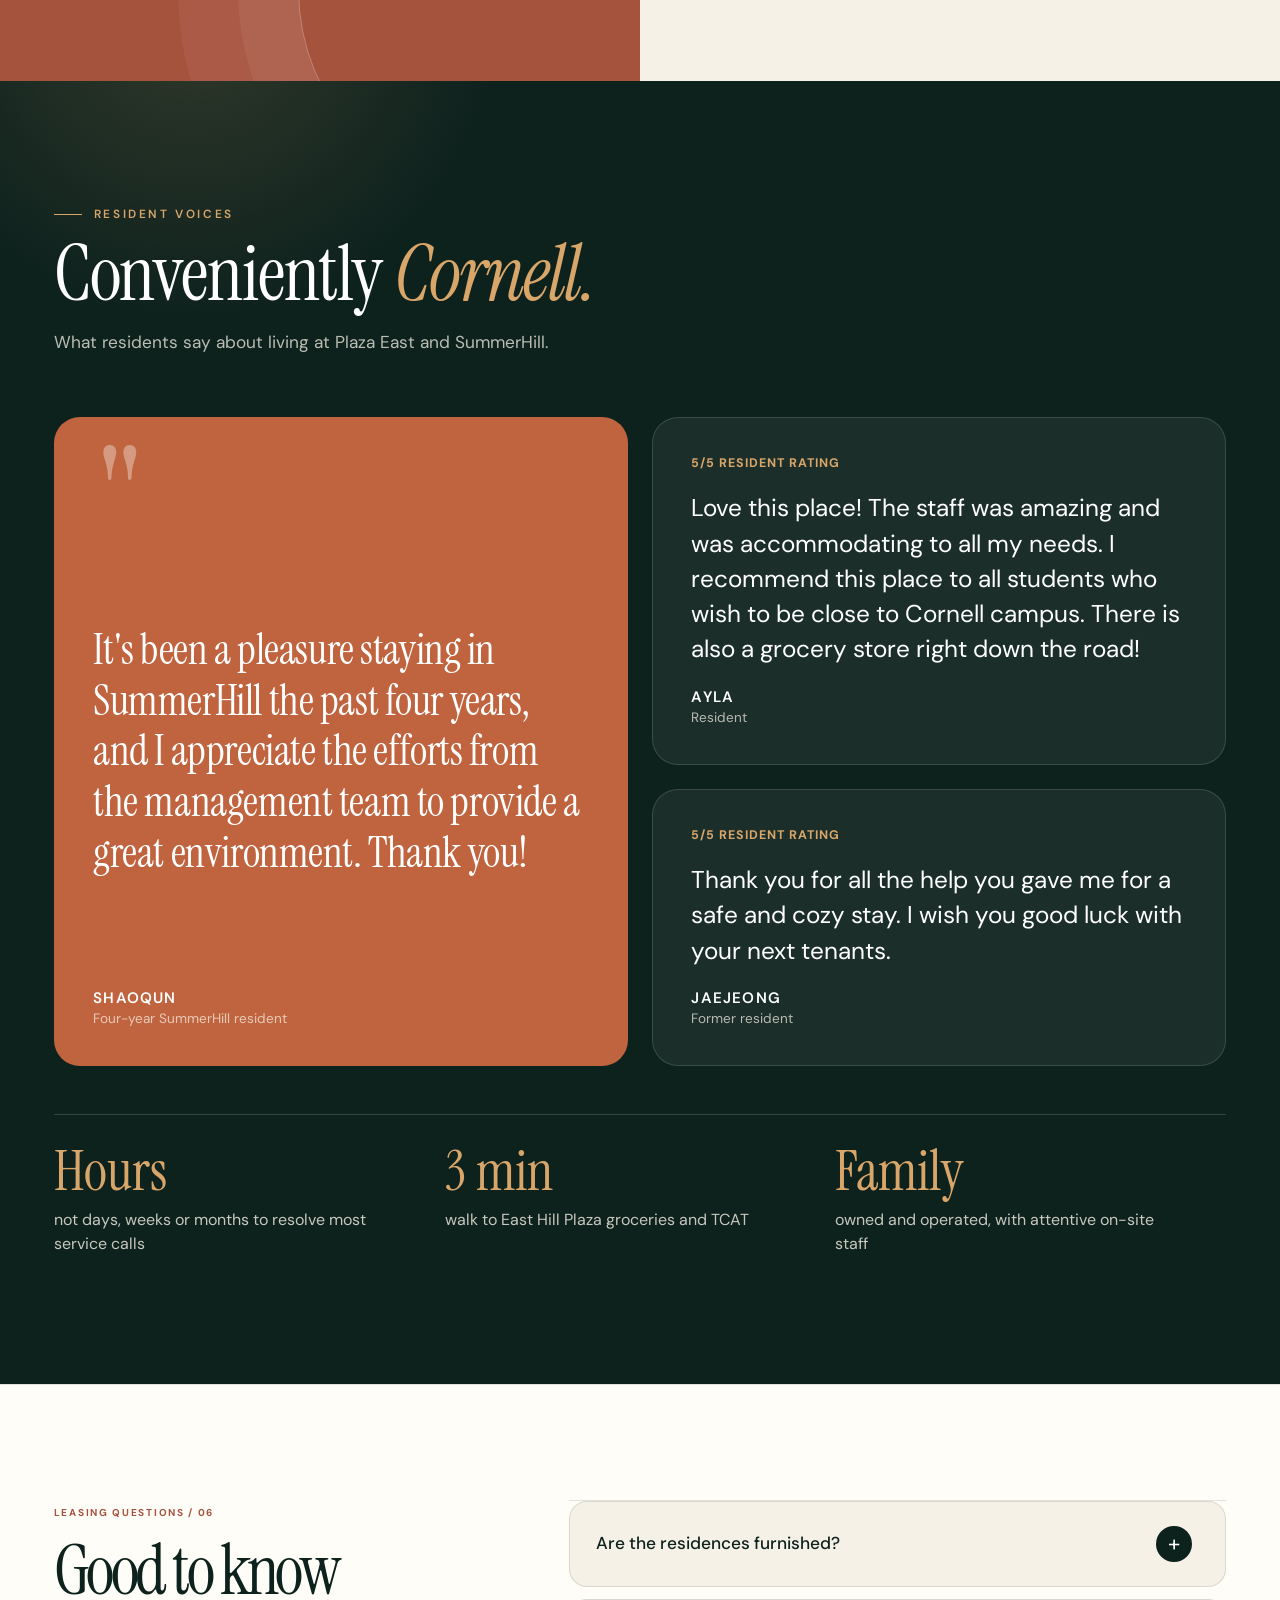
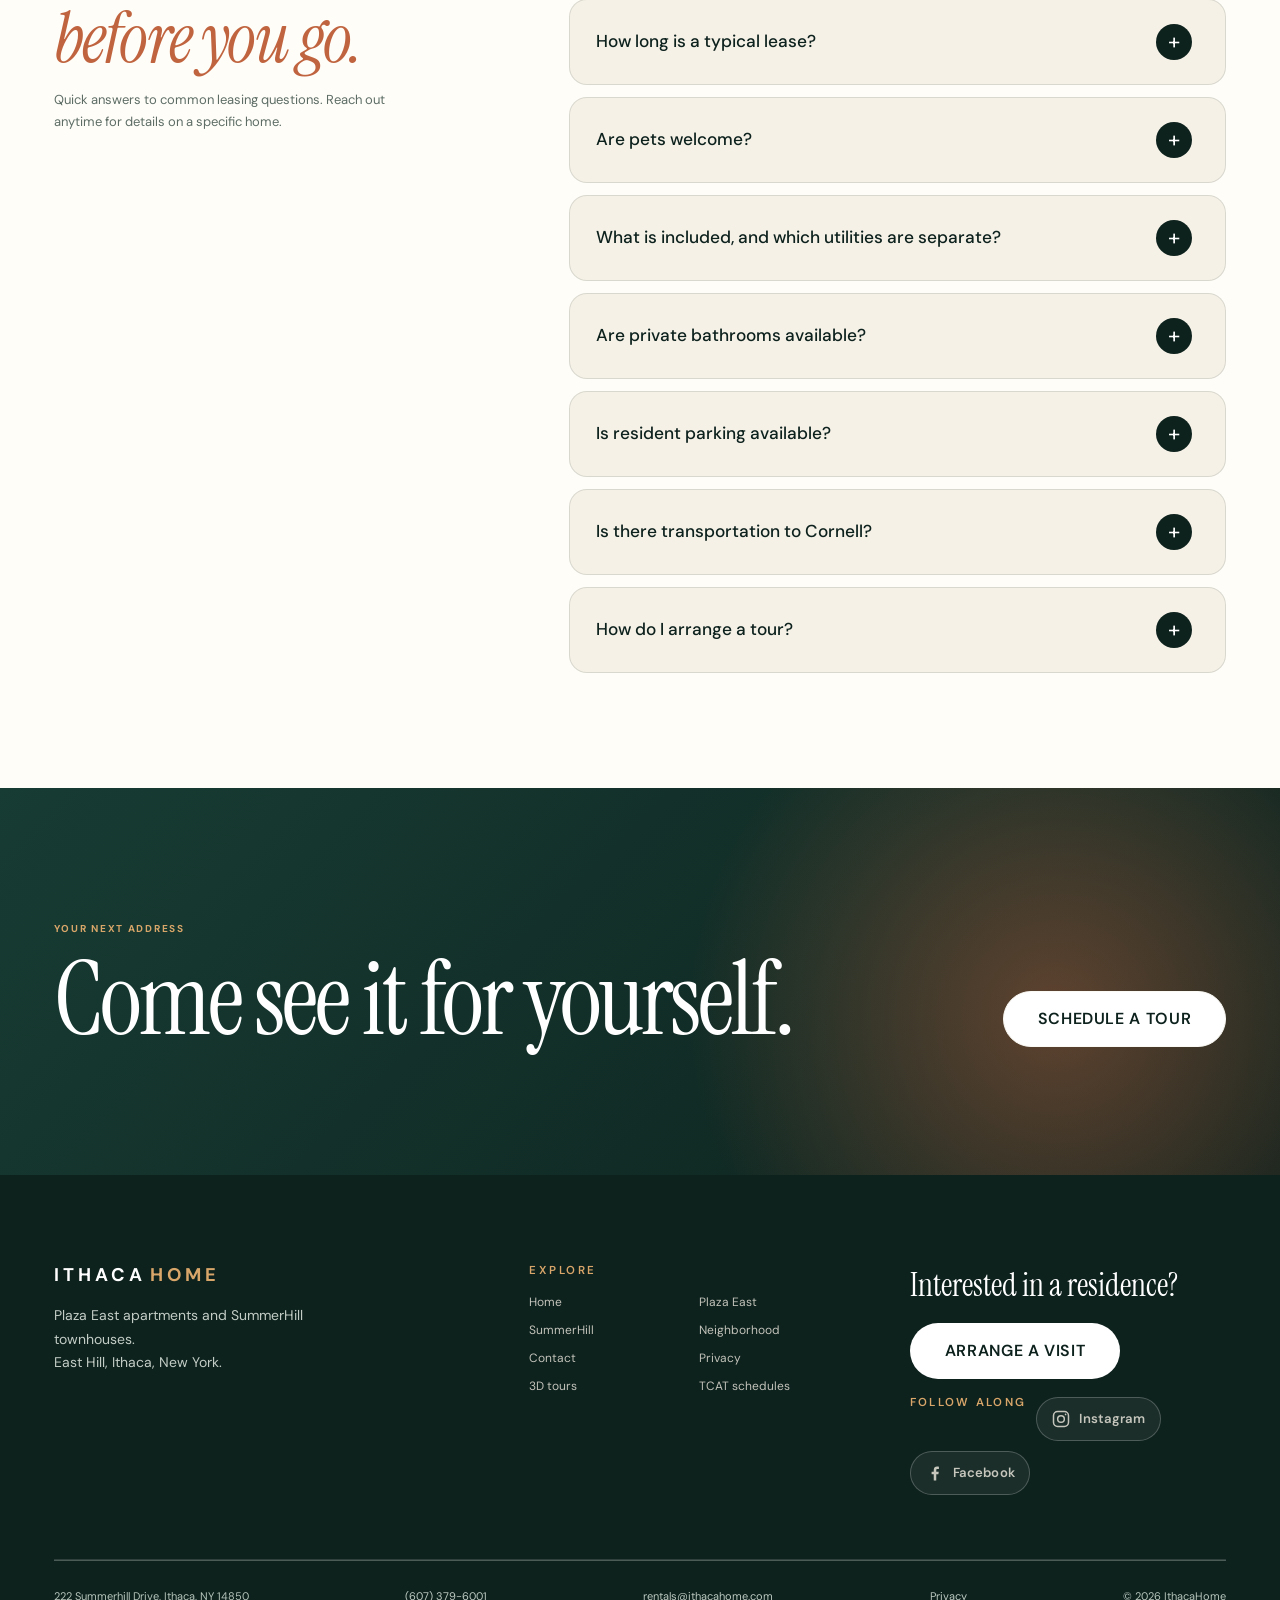
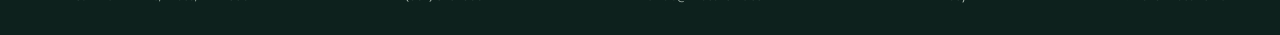
==== commit 2f360488: "Refresh homepage content from original site, expand resident voices, and improve social accessibilit" ====
--- a/index.html
+++ b/index.html
@@ -1,11 +1,11 @@
 <!DOCTYPE html>
-<html lang="en"><head><meta charset="utf-8"/><meta content="width=device-width, initial-scale=1" name="viewport"/><meta content="#f7f4ef" name="theme-color"/><meta content="Explore Plaza East apartments and SummerHill townhouses on East Hill in Ithaca, NY. Two- to four-bedroom homes, landscaped grounds and Cornell access." name="description"/><title>IthacaHome | Apartments &amp; Townhouses Near Cornell University</title><link href="https://www.ithacahome.com/" rel="canonical"/><meta content="website" property="og:type"/><meta content="IthacaHome | Apartments &amp; Townhouses Near Cornell University" property="og:title"/><meta content="Explore Plaza East apartments and SummerHill townhouses on East Hill in Ithaca, NY. Two- to four-bedroom homes, landscaped grounds and Cornell access." property="og:description"/><meta content="https://www.ithacahome.com/" property="og:url"/><meta content="https://www.ithacahome.com/assets/residences-autumn.webp" property="og:image"/><meta content="summary_large_image" name="twitter:card"/><link href="/assets/favicon.svg" rel="icon" type="image/svg+xml"/><link href="https://fonts.googleapis.com" rel="preconnect"/><link crossorigin="" href="https://fonts.gstatic.com" rel="preconnect"/><link href="https://fonts.googleapis.com/css2?family=DM+Sans:wght@400;500;600;700&amp;family=Manrope:wght@400;500;600;700&amp;family=Instrument+Serif:ital@0;1&amp;display=swap" rel="stylesheet"/><link href="/assets/site.css" rel="stylesheet"/><link href="/assets/v14.css" rel="stylesheet"/><script defer="" src="/assets/site.js"></script><script type="application/ld+json">{"@context":"https://schema.org","@type":"ApartmentComplex","name":"IthacaHome \u2014 Plaza East and SummerHill","url":"https://www.ithacahome.com","description":"Apartments and townhouses on East Hill, near Cornell University.","telephone":"+1-607-379-6001","email":"rentals@ithacahome.com","address":{"@type":"PostalAddress","streetAddress":"222 Summerhill Drive","addressLocality":"Ithaca","addressRegion":"NY","postalCode":"14850","addressCountry":"US"}}</script><link as="image" href="/assets/residences-autumn.webp" rel="preload"/></head><body data-page="home"><a class="skip-link" href="#content">Skip to content</a><div aria-hidden="true" class="reading-progress"></div><header class="header" id="header"><div class="header-inner"><a aria-label="IthacaHome home" class="wordmark" href="/"><span>ITHACA<span class="wordmark-home">HOME</span></span></a><nav aria-label="Main navigation" class="nav-desktop"><a href="/" aria-current="page">Home</a><a href="/plaza-east.html">Plaza East</a><a href="/summerhill.html">SummerHill</a><a href="/neighborhood.html">Neighborhood</a><a href="/contact.html">Contact</a></nav><a class="nav-action" href="/contact.html">Schedule a tour</a><button aria-controls="nav-mobile" aria-expanded="false" aria-label="Open navigation" class="nav-toggle" id="nav-toggle" type="button"><span></span><span></span></button></div><nav aria-label="Mobile navigation" class="nav-mobile" id="nav-mobile" inert=""><a href="/" aria-current="page">Home</a><a href="/plaza-east.html">Plaza East</a><a href="/summerhill.html">SummerHill</a><a href="/neighborhood.html">Neighborhood</a><a href="/contact.html">Contact</a><a class="mobile-book" href="/contact.html">Schedule a tour</a><div class="mobile-contact"><a href="tel:+16073796001">(607) 379-6001</a><a href="mailto:rentals@ithacahome.com">rentals@ithacahome.com</a><a href="/privacy.html">Privacy</a></div></nav></header><main id="content">
-<section aria-labelledby="hero-heading" class="x-hero"><div class="x-hero-media"><img alt="Tree-lined IthacaHome townhouse courtyard with white siding and warm autumn foliage" decoding="async" fetchpriority="high" height="1066" loading="eager" src="/assets/residences-autumn.webp" width="1600"/></div><div class="x-hero-inner"><div class="x-hero-copy"><p class="x-kicker"><span></span>Plaza East &amp; SummerHill · East Hill, Ithaca</p><h1 id="hero-heading">A home on <em>East&nbsp;Hill.</em></h1><p class="x-lead">Apartments and townhouses with two to four bedrooms, landscaped grounds, and an easy walk to Cornell-bound transit.</p><div class="x-actions"><a class="x-btn x-btn-light" href="#communities">Explore the residences</a><a class="x-btn x-btn-ghost" href="/contact.html">Schedule a tour</a></div></div><dl class="x-facts"><div><dt>2–4</dt><dd>Bedroom layouts</dd></div><div><dt>3 min</dt><dd>Walk to East Hill Plaza</dd></div><div><dt>15 min</dt><dd>Walk to Cornell</dd></div></dl></div><a aria-label="Scroll to the residences" class="x-scroll" href="#communities"><span></span></a></section><section aria-label="Highlights" class="x-ticker"><div class="x-ticker-track"><ul><li>Two communities</li><li>Internet included</li><li>Snow removal included</li><li>In-unit washer/dryer</li><li>Free resident parking</li><li>Pet friendly</li><li>TCAT routes 82 &amp; 51</li></ul><ul aria-hidden="true"><li>Two communities</li><li>Internet included</li><li>Snow removal included</li><li>In-unit washer/dryer</li><li>Free resident parking</li><li>Pet friendly</li><li>TCAT routes 82 &amp; 51</li></ul></div></section>
-<section class="x-intro"><div class="container x-intro-grid"><span class="x-eyebrow">Welcome to IthacaHome</span><p>Two distinct communities on East Hill. <em>Well-kept residences, landscaped grounds,</em> and practical access to everything Ithaca has to offer.</p></div></section>
+<html lang="en"><head><meta charset="utf-8"/><meta content="width=device-width, initial-scale=1" name="viewport"/><meta content="#f7f4ef" name="theme-color"/><meta content="Explore Plaza East apartments and SummerHill townhouses on East Hill in Ithaca, NY. Two- to four-bedroom homes, landscaped grounds and Cornell access." name="description"/><title>IthacaHome | Apartments &amp; Townhouses Near Cornell University</title><link href="https://www.ithacahome.com/" rel="canonical"/><meta content="website" property="og:type"/><meta content="IthacaHome | Apartments &amp; Townhouses Near Cornell University" property="og:title"/><meta content="Explore Plaza East apartments and SummerHill townhouses on East Hill in Ithaca, NY. Two- to four-bedroom homes, landscaped grounds and Cornell access." property="og:description"/><meta content="https://www.ithacahome.com/" property="og:url"/><meta content="https://www.ithacahome.com/assets/residences-autumn.webp" property="og:image"/><meta content="summary_large_image" name="twitter:card"/><link href="/assets/favicon.svg" rel="icon" type="image/svg+xml"/><link href="https://fonts.googleapis.com" rel="preconnect"/><link crossorigin="" href="https://fonts.gstatic.com" rel="preconnect"/><link href="https://fonts.googleapis.com/css2?family=DM+Sans:wght@400;500;600;700&amp;family=Manrope:wght@400;500;600;700&amp;family=Instrument+Serif:ital@0;1&amp;display=swap" rel="stylesheet"/><link href="/assets/site.css" rel="stylesheet"/><link href="/assets/v14.css" rel="stylesheet"/><script defer="" src="/assets/site.js"></script><script type="application/ld+json">{"@context":"https://schema.org","@type":"ApartmentComplex","name":"IthacaHome \u2014 Plaza East and SummerHill","url":"https://www.ithacahome.com","description":"Apartments and townhouses on East Hill, near Cornell University.","telephone":"+1-607-379-6001","email":"rentals@ithacahome.com","address":{"@type":"PostalAddress","streetAddress":"222 Summerhill Drive","addressLocality":"Ithaca","addressRegion":"NY","postalCode":"14850","addressCountry":"US"}}</script><link as="image" href="/assets/residences-autumn.webp" rel="preload"/></head><body data-page="home"><a class="skip-link" href="#content">Skip to content</a><div aria-hidden="true" class="reading-progress"></div><header class="header" id="header"><div class="header-inner"><a aria-label="IthacaHome home" class="wordmark" href="/"><span>ITHACA<span class="wordmark-home">HOME</span></span></a><nav aria-label="Main navigation" class="nav-desktop"><a href="/" aria-current="page">Home</a><a href="/plaza-east.html">Plaza East</a><a href="/summerhill.html">SummerHill</a><a href="/neighborhood.html">Neighborhood</a><a href="/contact.html">Contact</a></nav><a class="nav-action" href="/contact.html">Schedule a tour</a><button aria-controls="nav-mobile" aria-expanded="false" aria-label="Open navigation" class="nav-toggle" id="nav-toggle" type="button"><span></span><span></span></button></div><nav aria-label="Mobile navigation" class="nav-mobile" id="nav-mobile" inert=""><a href="/" aria-current="page">Home</a><a href="/plaza-east.html">Plaza East</a><a href="/summerhill.html">SummerHill</a><a href="/neighborhood.html">Neighborhood</a><a href="/contact.html">Contact</a><a class="mobile-book" href="/contact.html">Schedule a tour</a><div class="mobile-contact"><a href="tel:+16073796001">(607) 379-6001</a><a href="mailto:rentals@ithacahome.com">rentals@ithacahome.com</a><a href="/privacy.html">Privacy</a><div aria-label="Follow IthacaHome" class="mobile-social" role="group"><a aria-label="Follow IthacaHome on Instagram (opens in a new tab)" class="social-btn" href="https://www.instagram.com/ithacahomeny/" rel="noopener noreferrer" target="_blank"><svg aria-hidden="true" viewBox="0 0 24 24" width="20" height="20" fill="none" stroke="currentColor" stroke-width="1.8" stroke-linecap="round" stroke-linejoin="round"><rect x="3" y="3" width="18" height="18" rx="5"/><circle cx="12" cy="12" r="4"/><circle cx="17.5" cy="6.5" r="1" fill="currentColor" stroke="none"/></svg><span>Instagram</span></a><a aria-label="Follow IthacaHome on Facebook (opens in a new tab)" class="social-btn" href="https://www.facebook.com/profile.php?id=61592656851045" rel="noopener noreferrer" target="_blank"><svg aria-hidden="true" viewBox="0 0 24 24" width="20" height="20" fill="currentColor"><path d="M13.5 21v-7.5h2.6l.4-3h-3V8.6c0-.9.3-1.5 1.6-1.5h1.6V4.4c-.3 0-1.2-.1-2.3-.1-2.3 0-3.9 1.4-3.9 4v2.2H7.9v3h2.6V21z"/></svg><span>Facebook</span></a></div></div></nav></header><main id="content">
+<section aria-labelledby="hero-heading" class="x-hero"><div class="x-hero-media"><img alt="Tree-lined IthacaHome townhouse courtyard with white siding and warm autumn foliage" decoding="async" fetchpriority="high" height="1066" loading="eager" src="/assets/residences-autumn.webp" width="1600"/></div><div class="x-hero-inner"><div class="x-hero-copy"><p class="x-kicker"><span></span>Plaza East &amp; SummerHill · East Hill, Ithaca</p><h1 id="hero-heading">A home on <em>East&nbsp;Hill.</em></h1><p class="x-lead">Apartments and townhouses with two to four bedrooms, landscaped grounds, and an easy walk to Cornell-bound transit.</p><div class="x-actions"><a class="x-btn x-btn-light" href="#communities">Explore the residences</a><a class="x-btn x-btn-ghost" href="/contact.html">Schedule a tour</a></div></div><dl class="x-facts"><div><dt>Family</dt><dd>Owned &amp; operated</dd></div><div><dt>3 min</dt><dd>Walk to East Hill Plaza</dd></div><div><dt>15 min</dt><dd>Walk to Cornell</dd></div></dl></div><a aria-label="Scroll to the residences" class="x-scroll" href="#communities"><span></span></a></section><section aria-label="Highlights" class="x-ticker"><div class="x-ticker-track"><ul><li>Family owned &amp; operated</li><li>On-site staff</li><li>Bathrooms in every Plaza East bedroom</li><li>Water/sewer, internet/cable &amp; snow removal included</li><li>Washer/dryer included</li><li>Pet friendly</li><li>TCAT routes 82 &amp; 51</li></ul><ul aria-hidden="true"><li>Family owned &amp; operated</li><li>On-site staff</li><li>Bathrooms in every Plaza East bedroom</li><li>Water/sewer, internet/cable &amp; snow removal included</li><li>Washer/dryer included</li><li>Pet friendly</li><li>TCAT routes 82 &amp; 51</li></ul></div></section>
+<section class="x-intro"><div class="container x-intro-grid"><span class="x-eyebrow">Welcome to IthacaHome</span><p>Family owned and operated. <em>Two communities on East Hill,</em> with attentive on-site staff and a short walk to shopping, transit and Cornell.</p></div></section>
 <section class="x-communities" id="communities"><div class="container"><div class="x-head reveal"><span class="x-eyebrow">The properties</span><h2>Two communities. <em>One address&nbsp;on East&nbsp;Hill.</em></h2></div><div class="x-cards"><a class="x-card reveal" href="/plaza-east.html"><img alt="Plaza East apartments, white buildings framed by green trees" decoding="async" height="1200" loading="lazy" src="/assets/plaza-east-exterior.webp" width="1600"/><div class="x-card-body"><span class="x-tag">01 · Apartments &amp; townhouses</span><h3>Plaza East</h3><p>2, 3 &amp; 4 bedrooms with a private bath in every bedroom.</p><span class="x-link">View Plaza East <i aria-hidden="true"></i></span></div></a><a class="x-card reveal" href="/summerhill.html"><img alt="SummerHill townhouse buildings and parking area in Ithaca" decoding="async" height="1600" loading="lazy" src="/assets/summerhill-street.webp" width="2048"/><div class="x-card-body"><span class="x-tag">02 · Townhouses</span><h3>SummerHill</h3><p>2 &amp; 3 bedrooms with updated interiors and private outdoor space.</p><span class="x-link">View SummerHill <i aria-hidden="true"></i></span></div></a></div></div></section>
-<section aria-label="IthacaHome amenities" class="overview"><div class="container"><div class="overview-header reveal"><span class="eyebrow">GOOD THINGS, INCLUDED / 02</span><h2>Details that make <em>the difference.</em></h2></div><div class="overview-grid"><div class="overview-item reveal"><span class="overview-number">01</span><h3>Utilities</h3><p>Internet, cable, water, sewer and snow removal are included.</p></div><div class="overview-item reveal"><span class="overview-number">02</span><h3>Maintenance</h3><p>On-site staff and online service requests for straightforward support.</p></div><div class="overview-item reveal"><span class="overview-number">03</span><h3>Outside space</h3><p>Private decks, landscaped grounds, and resident parking.</p></div><div class="overview-item reveal"><span class="overview-number">04</span><h3>Connections</h3><p>Close to East Hill Plaza shopping and TCAT service toward Cornell.</p></div></div></div></section>
+<section aria-label="IthacaHome amenities" class="overview"><div class="container"><div class="overview-header reveal"><span class="eyebrow">GOOD THINGS, INCLUDED / 02</span><h2>Details that make <em>the difference.</em></h2></div><div class="overview-grid"><div class="overview-item reveal"><span class="overview-number">01</span><h3>Utilities</h3><p>Water/sewer, internet/cable, snow removal and a washer/dryer are included in the rental price.</p></div><div class="overview-item reveal"><span class="overview-number">02</span><h3>Our service</h3><p>Attentive on-site staff. Most service calls are resolved in hours, not days, weeks or months.</p></div><div class="overview-item reveal"><span class="overview-number">03</span><h3>Outside space</h3><p>Private decks, landscaped grounds, and resident parking.</p></div><div class="overview-item reveal"><span class="overview-number">04</span><h3>Connections</h3><p>A 3-minute walk to East Hill Plaza and the TCAT stop, and 3 minutes by car to Cornell.</p></div></div></div></section>
 <section class="x-looks"><div class="container"><div class="x-head reveal"><span class="x-eyebrow">Inside &amp; out</span><h2>A closer <em>look.</em></h2><p>Real photos from both properties. Each residence page has the complete gallery and floor plans.</p></div><div class="x-bento"><a class="x-tile x-tile-a reveal" href="/plaza-east.html#gallery"><img alt="Plaza East kitchen with warm wood cabinetry and white appliances" decoding="async" height="1200" loading="lazy" src="/assets/plaza-bedroom.webp" width="1800"/><span>Plaza East<i aria-hidden="true"></i></span></a><a class="x-tile x-tile-b reveal" href="/summerhill.html#gallery"><img alt="SummerHill townhouse kitchen with white cabinets and a sunlit window" decoding="async" height="1200" loading="lazy" src="/assets/summerhill-kitchen.webp" width="1800"/><span>SummerHill<i aria-hidden="true"></i></span></a></div></div></section>
 <section class="location-tease location-tease-refined"><div class="location-band"><span>EAST HILL / ITHACA</span><strong>3 min</strong><span>WALK TO EAST HILL PLAZA</span></div><div class="location-tease-copy reveal"><span class="eyebrow">THE NEIGHBORHOOD / 04</span><h2>Close to Cornell.<br/><em>Connected to Ithaca.</em></h2><p>East Hill Plaza and its TCAT stop are about a three-minute walk away. Cornell is about a 15-minute walk or three-minute drive.</p><a class="quiet-link" href="/neighborhood.html">Explore the location <span aria-hidden="true" class="line-mark"></span></a><div class="location-facts"><span>TCAT ROUTES 82 &amp; 51</span><span>NEAR CORNELL UNIVERSITY</span></div></div></section>
-<section class="testimonial section"><div class="container quote-grid"><div><span class="eyebrow">RESIDENT FEEDBACK</span><p class="quote-label">A note from a resident</p></div><div class="quote-content reveal"><blockquote>“It’s been a pleasure staying in Summerhill the past four years, and I appreciate the efforts from the management team to provide a great environment.”</blockquote><div class="quote-credit"><span>SHAOQUN</span><span>FORMER RESIDENT</span></div></div></div></section>
+<section aria-labelledby="voices-heading" class="x-voices"><div class="container"><div class="x-voices-head reveal"><span class="x-eyebrow">Resident voices</span><h2 id="voices-heading">Conveniently <em>Cornell.</em></h2><p>What residents say about living at Plaza East and SummerHill.</p></div><div class="x-voices-grid"><figure class="x-quote x-quote-lead reveal"><span aria-hidden="true" class="x-quote-mark">"</span><blockquote>It's been a pleasure staying in SummerHill the past four years, and I appreciate the efforts from the management team to provide a great environment. Thank you!</blockquote><figcaption><b>Shaoqun</b><span>Four-year SummerHill resident</span></figcaption></figure><figure class="x-quote reveal"><div aria-label="Rated 5 out of 5" class="x-stars">5/5 resident rating</div><blockquote>Love this place! The staff was amazing and was accommodating to all my needs. I recommend this place to all students who wish to be close to Cornell campus. There is also a grocery store right down the road!</blockquote><figcaption><b>Ayla</b><span>Resident</span></figcaption></figure><figure class="x-quote reveal"><div aria-label="Rated 5 out of 5" class="x-stars">5/5 resident rating</div><blockquote>Thank you for all the help you gave me for a safe and cozy stay. I wish you good luck with your next tenants.</blockquote><figcaption><b>Jaejeong</b><span>Former resident</span></figcaption></figure><div class="x-voice-stats reveal"><div><strong>Hours</strong><span>not days, weeks or months to resolve most service calls</span></div><div><strong>3 min</strong><span>walk to East Hill Plaza groceries and TCAT</span></div><div><strong>Family</strong><span>owned and operated, with attentive on-site staff</span></div></div></div></div></section>
 <section class="faq-section section" id="faq"><div class="container faq-grid"><div class="reveal"><span class="eyebrow">LEASING QUESTIONS / 06</span><h2>Good to know<br/><em>before you go.</em></h2><p>Quick answers to common leasing questions. Reach out anytime for details on a specific home.</p></div><div class="faq-list reveal"><details><summary>Are the residences furnished?</summary><p>Residences are unfurnished. If you have questions about a specific unit, the leasing team is happy to help.</p></details><details><summary>How long is a typical lease?</summary><p>Leases are generally for one year. Shorter terms may occasionally be possible; inquire directly.</p></details><details><summary>Are pets welcome?</summary><p>Yes. Cats and dogs are welcome, up to three pets per home. The first pet is free and each additional pet is $25 per month. Pets over 50 lb carry an extra $25 per month. Pit bulls, Rottweilers and German Shepherds are not accepted. Contact the leasing team to confirm current pet terms or to ask about an accommodation.</p></details><details><summary>What is included, and which utilities are separate?</summary><p>Internet, snow removal and an in-unit washer/dryer come at no extra charge, and water and sewer are covered up to a quarterly cap. Gas, electric and solid-waste charges are billed separately. Ask the leasing team for the current details for your unit.</p></details><details><summary>Are private bathrooms available?</summary><p>Every Plaza East bedroom has an attached private bathroom. Some SummerHill layouts do as well. Ask the leasing team about a specific floor plan.</p></details><details><summary>Is resident parking available?</summary><p>Yes. Resident parking is free, and garages are available to rent. Contact the leasing team for current garage availability.</p></details><details><summary>Is there transportation to Cornell?</summary><p>East Hill Plaza and its TCAT stop are about a three-minute walk away. Cornell is about a 15-minute walk or three-minute drive. Routes 82 and 51 serve the area; <a href="https://tcatbus.com/bus-schedules/" rel="noopener noreferrer" target="_blank">check current TCAT schedules</a>.</p></details><details><summary>How do I arrange a tour?</summary><p>Use the inquiry form or email <a href="mailto:rentals@ithacahome.com">rentals@ithacahome.com</a> to coordinate an in-person visit. <a href="https://www.apartments.com/plaza-east-summerhill-townhouses-ithaca-ny/przvhlr/" rel="noopener noreferrer" target="_blank">Virtual 3D tours</a> are also available.</p></details></div></div></section>
-<section class="bottom-call"><div class="container bottom-call-inner reveal"><div><span class="eyebrow">YOUR NEXT ADDRESS</span><h2>Come see it for yourself.</h2></div><a class="button button-paper" href="/contact.html">Schedule a tour</a></div></section></main><footer class="footer"><div class="container"><div class="footer-top"><div><a class="footer-brand" href="/">ITHACA<span>HOME</span></a><p>Plaza East apartments and SummerHill townhouses.<br/>East Hill, Ithaca, New York.</p></div><nav aria-label="Footer navigation" class="footer-nav"><span>EXPLORE</span><div><a href="/">Home</a><a href="/plaza-east.html">Plaza East</a><a href="/summerhill.html">SummerHill</a><a href="/neighborhood.html">Neighborhood</a><a href="/contact.html">Contact</a><a href="/privacy.html">Privacy</a></div></nav><div class="footer-cta"><p>Interested in a residence?</p><a class="button button-cream" href="/contact.html">Arrange a visit</a></div></div><div class="footer-bottom"><span>222 Summerhill Drive, Ithaca, NY 14850</span><a href="tel:+16073796001">(607) 379-6001</a><a href="mailto:rentals@ithacahome.com">rentals@ithacahome.com</a><a href="/privacy.html">Privacy</a><div class="footer-social" aria-label="Follow IthacaHome"><a href="https://www.instagram.com/ithacahomeny/" rel="noopener noreferrer" target="_blank">Instagram</a><a href="https://www.facebook.com/profile.php?id=61592656851045" rel="noopener noreferrer" target="_blank">Facebook</a></div><span>© <span id="year">2026</span> IthacaHome</span></div></div></footer><dialog aria-label="Property image viewer" class="lightbox" id="lightbox"><div class="lightbox-top"><span id="lightbox-count">01 / 12</span><button aria-label="Close gallery" class="lightbox-close" type="button">Close</button></div><div class="lightbox-stage"><button aria-label="Previous photo" class="lightbox-prev" type="button">Previous</button><figure><img alt="" id="lightbox-img"/><figcaption id="lightbox-caption"></figcaption></figure><button aria-label="Next photo" class="lightbox-next" type="button">Next</button></div></dialog></body></html>+<section class="bottom-call"><div class="container bottom-call-inner reveal"><div><span class="eyebrow">YOUR NEXT ADDRESS</span><h2>Come see it for yourself.</h2></div><a class="button button-paper" href="/contact.html">Schedule a tour</a></div></section></main><footer class="footer"><div class="container"><div class="footer-top"><div><a class="footer-brand" href="/">ITHACA<span>HOME</span></a><p>Plaza East apartments and SummerHill townhouses.<br/>East Hill, Ithaca, New York.</p></div><nav aria-label="Footer navigation" class="footer-nav"><span>EXPLORE</span><div><a href="/">Home</a><a href="/plaza-east.html">Plaza East</a><a href="/summerhill.html">SummerHill</a><a href="/neighborhood.html">Neighborhood</a><a href="/contact.html">Contact</a><a href="/privacy.html">Privacy</a><a href="https://www.apartments.com/plaza-east-summerhill-townhouses-ithaca-ny/przvhlr/#3dtours" rel="noopener noreferrer" target="_blank">3D tours</a><a href="https://tcatbus.com/bus-schedules/" rel="noopener noreferrer" target="_blank">TCAT schedules</a></div></nav><div class="footer-cta"><p>Interested in a residence?</p><a class="button button-cream" href="/contact.html">Arrange a visit</a><div aria-label="Follow IthacaHome" class="footer-follow" role="group"><span>Follow along</span><a aria-label="Follow IthacaHome on Instagram (opens in a new tab)" class="social-btn" href="https://www.instagram.com/ithacahomeny/" rel="noopener noreferrer" target="_blank"><svg aria-hidden="true" viewBox="0 0 24 24" width="20" height="20" fill="none" stroke="currentColor" stroke-width="1.8" stroke-linecap="round" stroke-linejoin="round"><rect x="3" y="3" width="18" height="18" rx="5"/><circle cx="12" cy="12" r="4"/><circle cx="17.5" cy="6.5" r="1" fill="currentColor" stroke="none"/></svg><span>Instagram</span></a><a aria-label="Follow IthacaHome on Facebook (opens in a new tab)" class="social-btn" href="https://www.facebook.com/profile.php?id=61592656851045" rel="noopener noreferrer" target="_blank"><svg aria-hidden="true" viewBox="0 0 24 24" width="20" height="20" fill="currentColor"><path d="M13.5 21v-7.5h2.6l.4-3h-3V8.6c0-.9.3-1.5 1.6-1.5h1.6V4.4c-.3 0-1.2-.1-2.3-.1-2.3 0-3.9 1.4-3.9 4v2.2H7.9v3h2.6V21z"/></svg><span>Facebook</span></a></div></div></div><div class="footer-bottom"><span>222 Summerhill Drive, Ithaca, NY 14850</span><a href="tel:+16073796001">(607) 379-6001</a><a href="mailto:rentals@ithacahome.com">rentals@ithacahome.com</a><a href="/privacy.html">Privacy</a><span>© <span id="year">2026</span> IthacaHome</span></div></div></footer><dialog aria-label="Property image viewer" class="lightbox" id="lightbox"><div class="lightbox-top"><span id="lightbox-count">01 / 12</span><button aria-label="Close gallery" class="lightbox-close" type="button">Close</button></div><div class="lightbox-stage"><button aria-label="Previous photo" class="lightbox-prev" type="button">Previous</button><figure><img alt="" id="lightbox-img"/><figcaption id="lightbox-caption"></figcaption></figure><button aria-label="Next photo" class="lightbox-next" type="button">Next</button></div></dialog></body></html>
--- a/assets/v14.css
+++ b/assets/v14.css
@@ -351,3 +351,45 @@
   .x-ticker-track,.x-hero-media img,.x-kicker,.x-hero h1,.x-lead,.x-actions,.x-facts{animation:none!important}
   html{scroll-behavior:auto}
 }
+
+
+/* ---------- Accessible socials ---------- */
+.footer-follow{display:grid;gap:12px;margin-top:18px}
+.footer-follow>span{font:600 .72rem/1 var(--font);letter-spacing:.2em;text-transform:uppercase;color:var(--x-gold)}
+.footer-follow,.mobile-social{display:flex;flex-wrap:wrap;gap:10px}
+.social-btn{display:inline-flex;align-items:center;gap:8px;min-height:44px;padding:10px 14px;border-radius:999px;border:1px solid rgba(255,255,255,.22);background:rgba(255,255,255,.06);color:#fff;font:600 .82rem/1 var(--font);letter-spacing:.01em;transition:background .25s,color .25s,border-color .25s,transform .25s}
+.social-btn:hover{background:#fff;color:var(--x-ink);border-color:#fff;transform:translateY(-2px)}
+.social-btn:focus-visible{outline:2px solid var(--x-gold);outline-offset:2px;background:#fff;color:var(--x-ink);border-color:#fff}
+.social-btn svg{flex:none}
+.mobile-social{margin-top:12px;padding-top:12px;border-top:1px solid rgba(255,255,255,.18)}
+@media (max-width:700px){
+  .footer-follow{display:grid}
+  .footer-follow .social-btn,.mobile-social .social-btn{flex:1 1 100%;justify-content:center}
+}
+
+
+/* ---------- Resident voices ---------- */
+.x-voices{background:var(--x-ink);color:var(--x-cream);padding:clamp(72px,10vw,140px) 0;position:relative;overflow:hidden}
+.x-voices::before{content:"";position:absolute;left:-10%;top:-30%;width:640px;height:640px;border-radius:50%;background:radial-gradient(circle,rgba(217,166,106,.18),transparent 70%)}
+.x-voices-head{position:relative;display:grid;gap:16px;margin-bottom:clamp(32px,5vw,60px);max-width:820px}
+.x-voices-head .x-eyebrow{color:var(--x-gold)}
+.x-voices-head h2{margin:0;color:#fff;font-size:clamp(2.6rem,6vw,5.4rem);line-height:.98}
+.x-voices-head h2 em{color:var(--x-gold)}
+.x-voices-head p{margin:0;color:rgba(246,241,231,.75);font-size:1.08rem}
+.x-voices-grid{position:relative;display:grid;grid-template-columns:repeat(2,1fr);gap:clamp(14px,2vw,24px)}
+.x-quote{margin:0;padding:clamp(24px,3vw,40px);border-radius:26px;background:rgba(255,255,255,.06);border:1px solid rgba(255,255,255,.14);display:flex;flex-direction:column;gap:22px;justify-content:space-between;transition:transform .5s var(--x-ease),background .3s}
+.x-quote:hover{transform:translateY(-5px);background:rgba(255,255,255,.1)}
+.x-quote blockquote{margin:0;font:400 clamp(1.25rem,1.9vw,1.55rem)/1.45 var(--font);color:#fff}
+.x-quote-lead{grid-row:span 2;background:var(--x-clay);border-color:transparent;position:relative;overflow:hidden}
+.x-quote-lead:hover{background:var(--x-clay-d)}
+.x-quote-lead blockquote{font:400 clamp(1.8rem,3.3vw,3rem)/1.2 var(--display);letter-spacing:-.01em;position:relative}
+.x-quote-mark{font:400 9rem/.6 var(--display);color:rgba(255,255,255,.35);height:56px}
+.x-stars{color:var(--x-gold);letter-spacing:.08em;font:700 .78rem/1 var(--font);text-transform:uppercase}
+.x-quote figcaption{display:flex;flex-direction:column;gap:4px}
+.x-quote figcaption b{font:600 .95rem/1 var(--font);letter-spacing:.08em;text-transform:uppercase;color:#fff}
+.x-quote figcaption span{font-size:.85rem;color:rgba(246,241,231,.72)}
+.x-voice-stats{grid-column:1/-1;display:grid;grid-template-columns:repeat(3,1fr);border-top:1px solid rgba(255,255,255,.16);margin-top:clamp(10px,2vw,24px)}
+.x-voice-stats div{padding:28px 28px 0 0;display:grid;gap:8px;align-content:start}
+.x-voice-stats strong{font:400 clamp(2.4rem,4.4vw,3.8rem)/1 var(--display);color:var(--x-gold)}
+.x-voice-stats span{color:rgba(246,241,231,.8);line-height:1.5;max-width:30ch}
+@media (max-width:900px){.x-voices-grid{grid-template-columns:1fr}.x-quote-lead{grid-row:auto}.x-voice-stats{grid-template-columns:1fr}.x-voice-stats div{padding:22px 0 0}}
